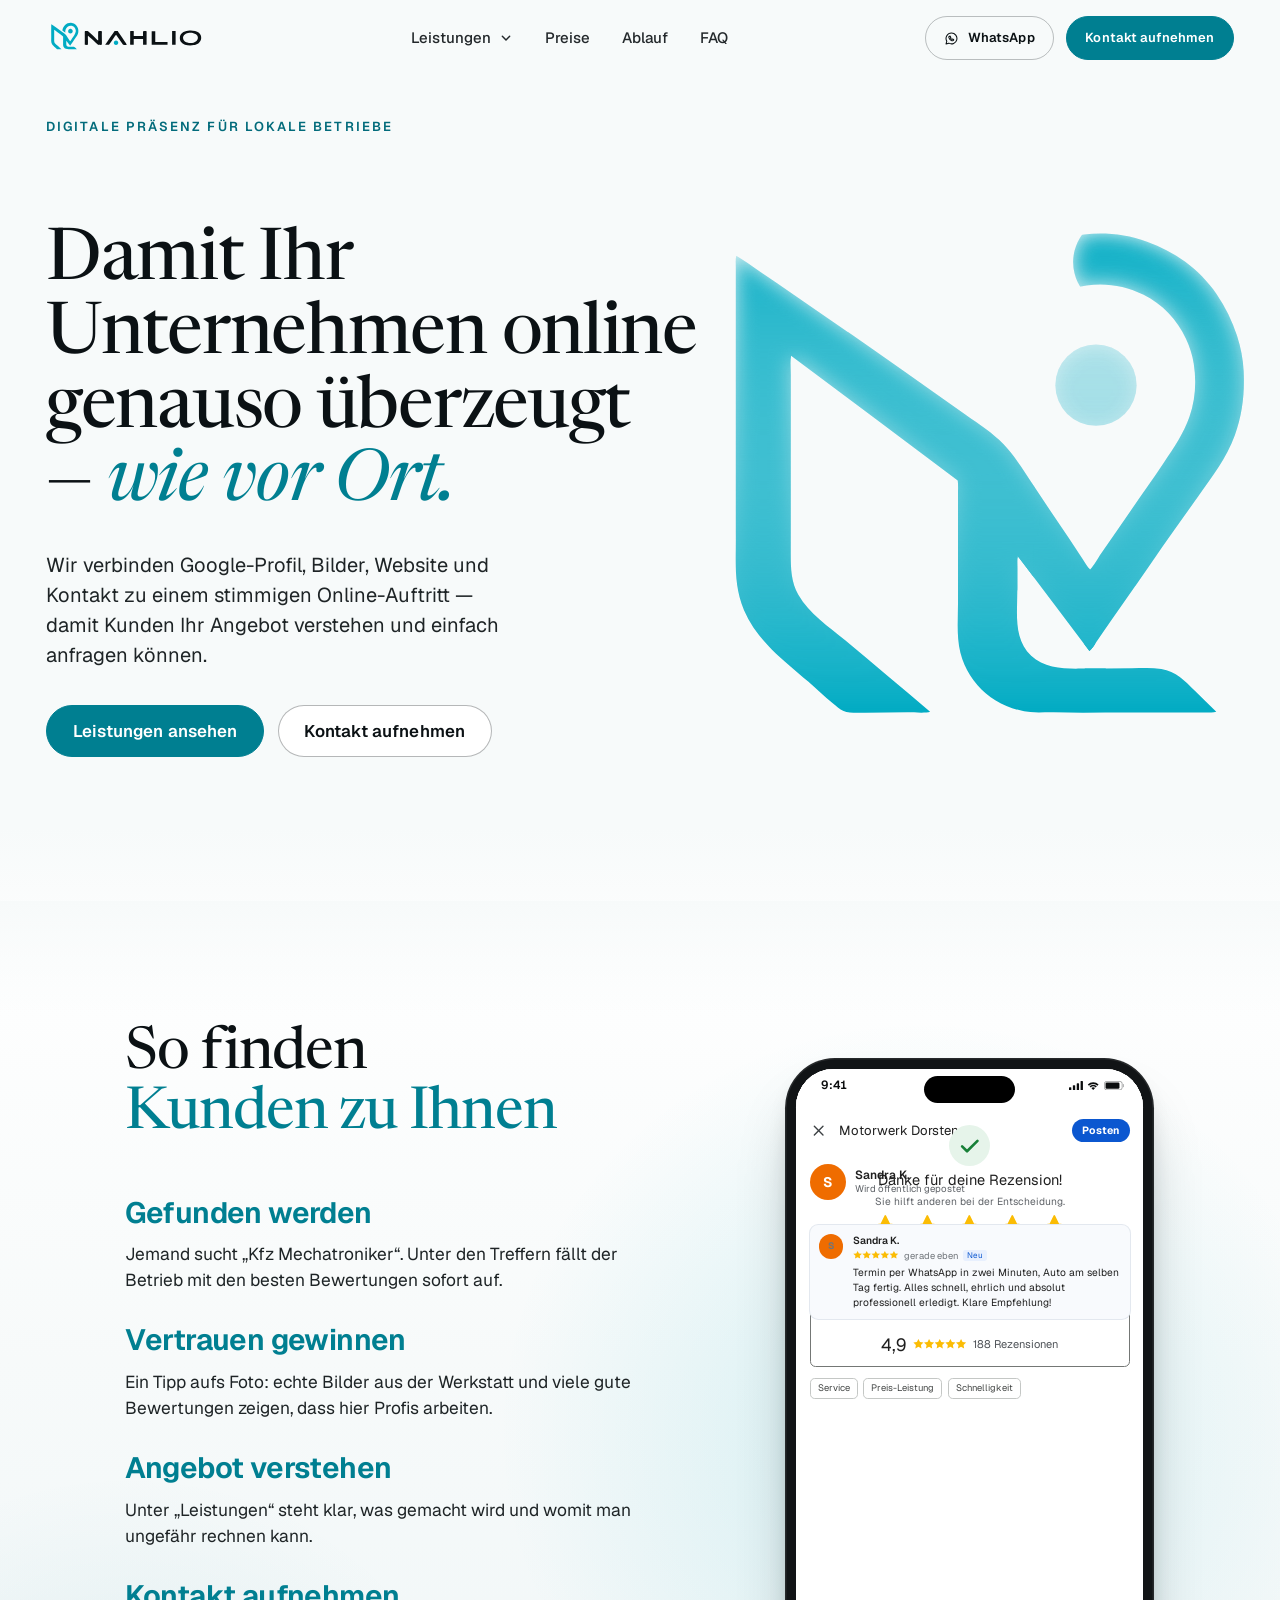
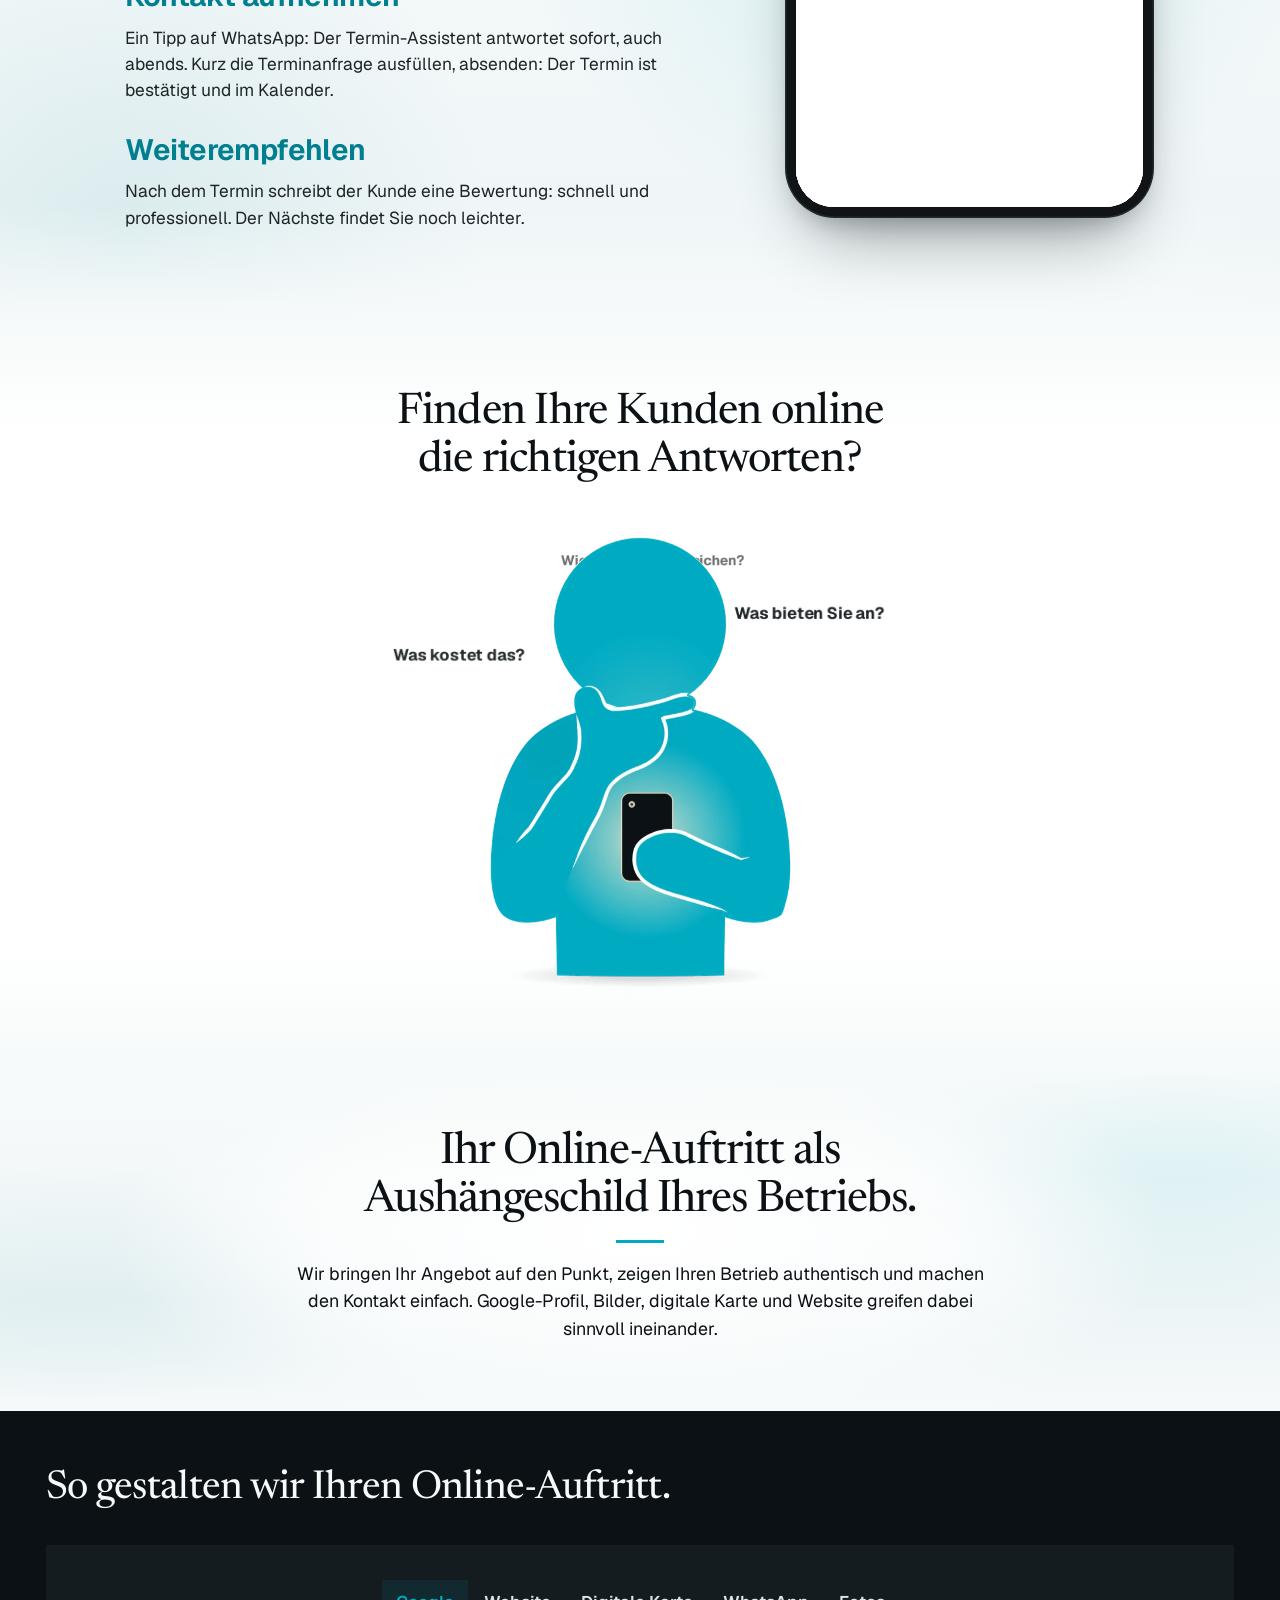
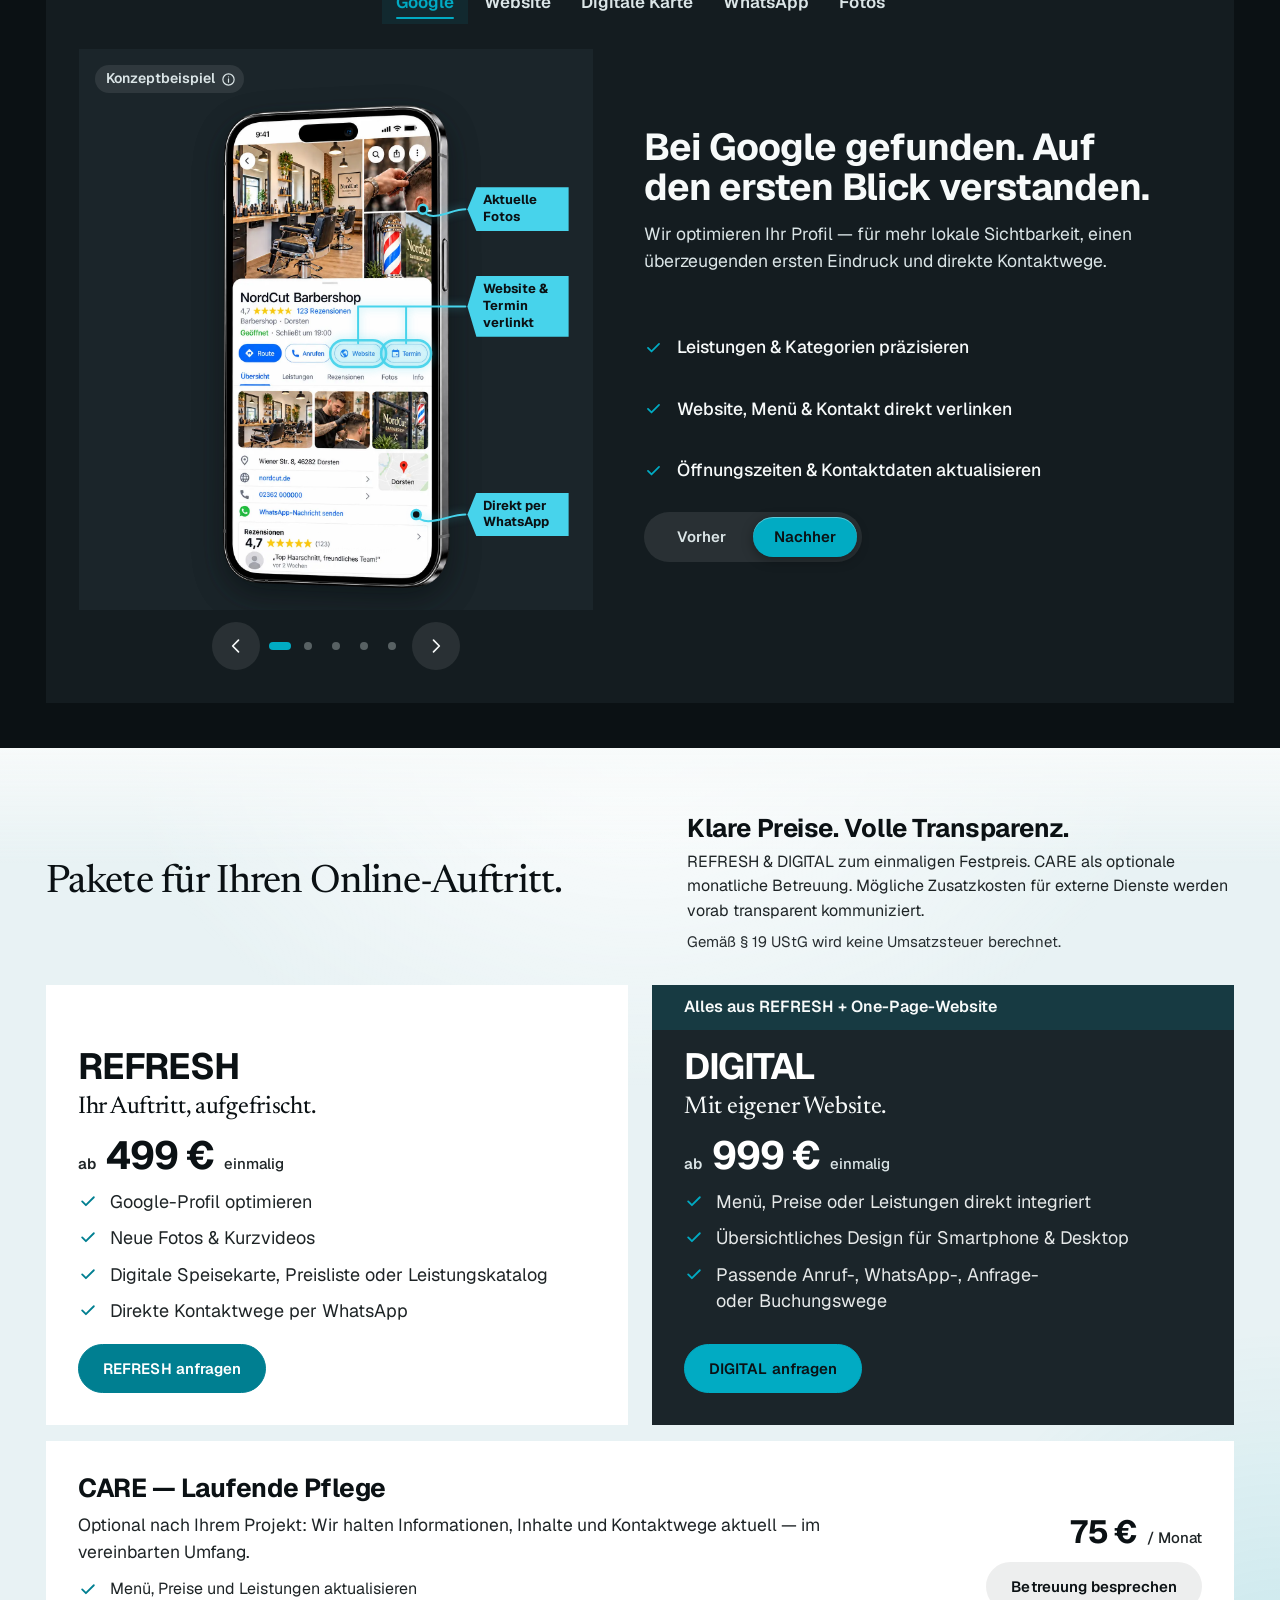
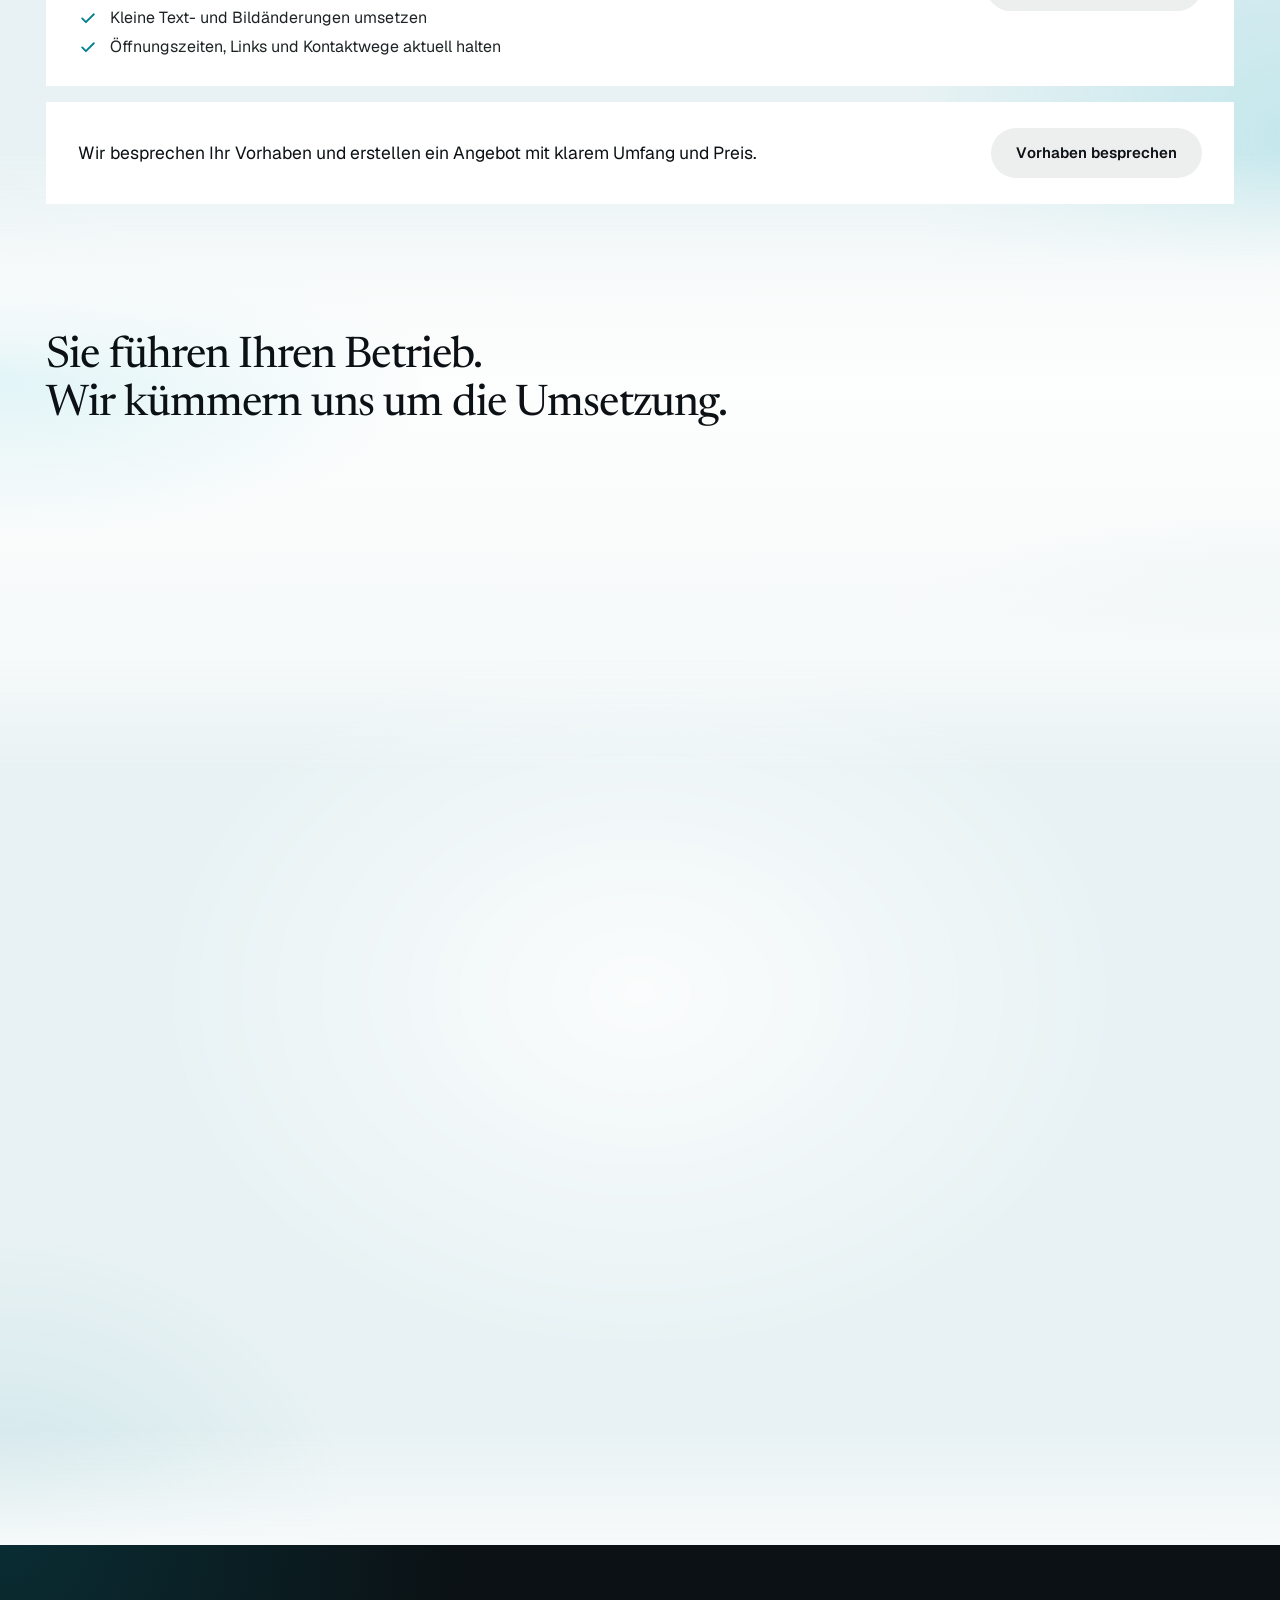
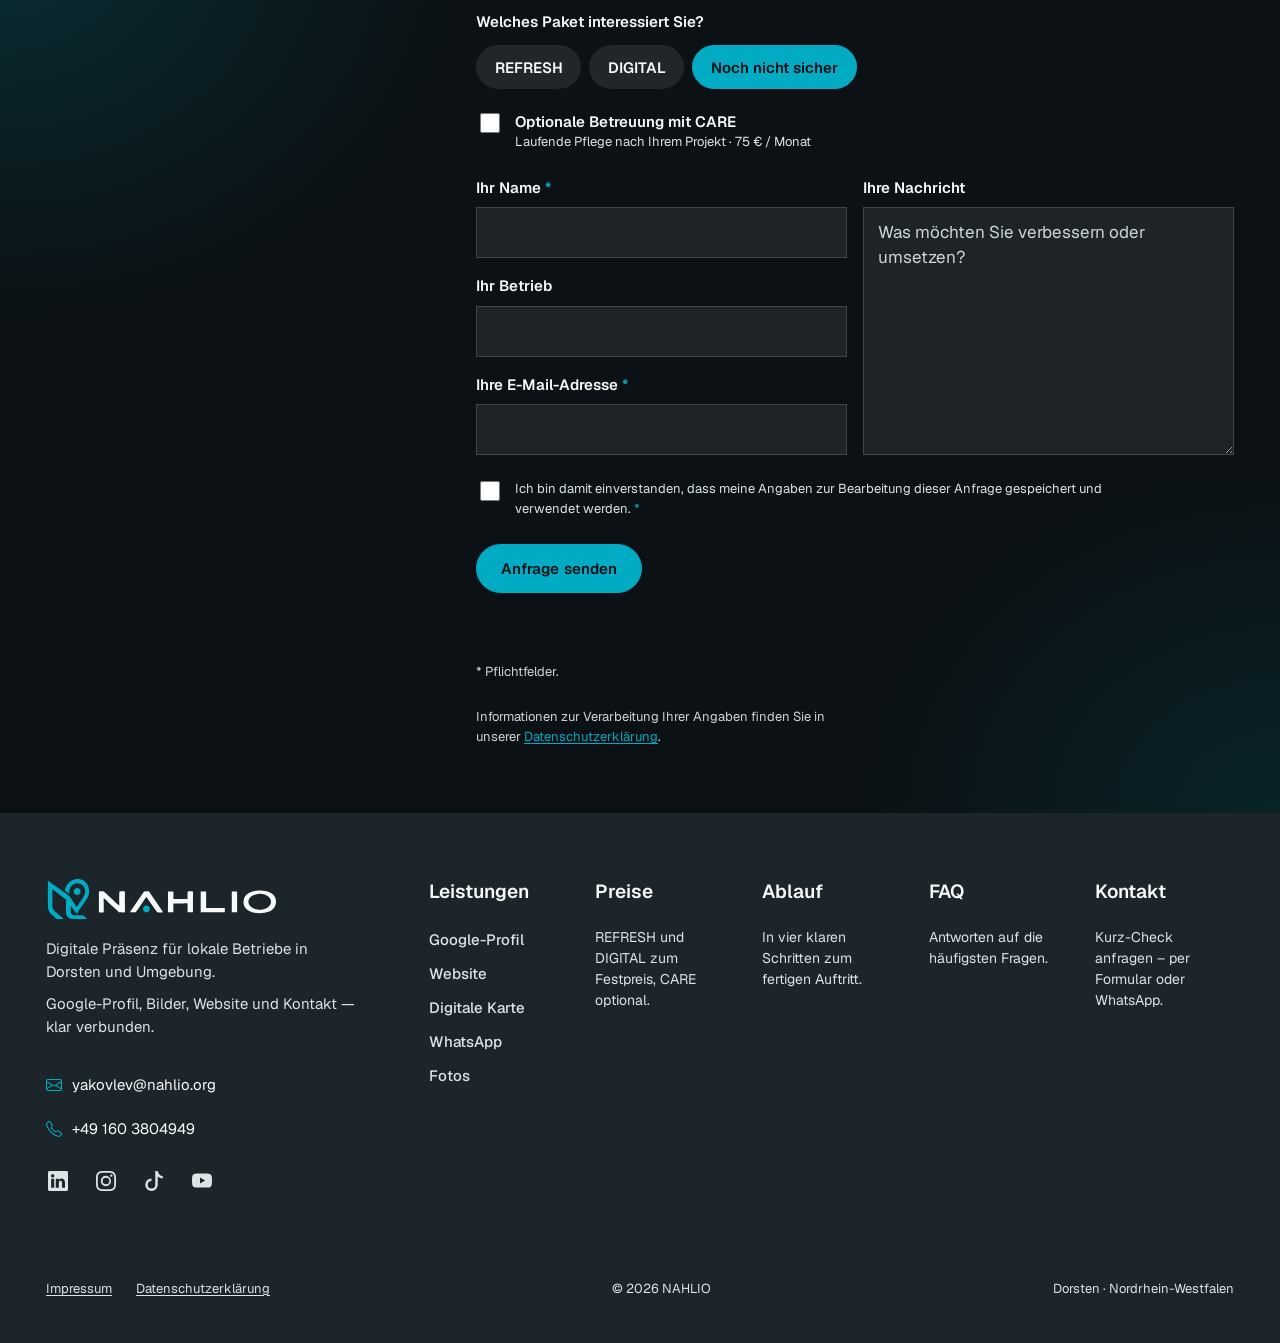
==== index.html @ 48f81d1a "Hero-Marke: Unschaerfe nur auf den Linien, von oben nach unten auslaufend - SVG-Filter statt CSS-blu" ====
<!doctype html>
<html lang="de">
<head>
<meta charset="utf-8">
<meta name="viewport" content="width=device-width, initial-scale=1, viewport-fit=cover">
<meta name="color-scheme" content="only light">
<title>Webdesign &amp; lokales Online-Marketing – NAHLIO aus Dorsten</title>
<meta name="description" content="Mehr Sichtbarkeit für Ihren Betrieb: Wir verbessern Ihren Auftritt bei Google und im Web – mit starken Bildern und einfachen Kontaktwegen. Jetzt unverbindlich anfragen!">
<link rel="canonical" href="https://nahlio.org/">
<meta name="theme-color" content="#0B1114">
<meta property="og:type" content="website">
<meta property="og:locale" content="de_DE">
<meta property="og:site_name" content="NAHLIO">
<meta property="og:title" content="NAHLIO — Digitale Präsenz für lokale Betriebe in Dorsten">
<meta property="og:description" content="Google-Profil, frische Fotos, digitale Karten und Websites für Betriebe in Dorsten und Umgebung. Damit Kunden Ihr Angebot verstehen und einfach Kontakt aufnehmen.">
<meta property="og:url" content="https://nahlio.org/">
<meta name="twitter:card" content="summary_large_image">
<link rel="icon" href="favicon.svg" type="image/svg+xml">
<link rel="icon" href="favicon-32x32.svg" sizes="32x32" type="image/svg+xml">
<link rel="icon" href="favicon-48x48.svg" sizes="48x48" type="image/svg+xml">
<link rel="apple-touch-icon" href="apple-touch-icon.svg">
<link rel="manifest" href="site.webmanifest">
<link rel="preload" href="fonts/geist-latin.woff2" as="font" type="font/woff2" crossorigin>
<link rel="preload" href="fonts/newsreader-latin-standard-normal.woff2" as="font" type="font/woff2" crossorigin>
<link rel="stylesheet" href="css/styles.css?v=g2">
<link rel="stylesheet" href="css/premium.css?v=19">
<link rel="stylesheet" href="css/story.css?v=40">
<link rel="stylesheet" href="css/flat.css?v=9">
<link rel="stylesheet" href="css/szenen.css?v=1">
<link rel="stylesheet" href="css/space.css?v=5">
<script>(function(d,w){var c=d.documentElement.classList;c.add('js');if(!w.location.hash||w.location.hash==='#top')c.add('hero-in-view');try{if(!w.matchMedia('(prefers-reduced-motion: reduce)').matches){c.add('motion-ok');var n=w.performance&&w.performance.getEntriesByType?w.performance.getEntriesByType('navigation')[0]:null;if((!w.location.hash||w.location.hash==='#top')&&(!n||n.type==='navigate'))c.add('hero-intro');}}catch(e){c.add('motion-ok');}w.setTimeout(function(){if(!(w.NAHLIO&&w.NAHLIO.popReady))c.remove('motion-ok','hero-intro');},4000);})(document,window);</script>
<script type="application/ld+json">
{
  "@context": "https://schema.org",
  "@graph": [
    {
      "@type": "Organization",
      "@id": "https://nahlio.org/#organization",
      "name": "NAHLIO Digital Studio",
      "alternateName": "NAHLIO",
      "url": "https://nahlio.org/",
      "slogan": "Damit Ihr Unternehmen online genauso überzeugt wie vor Ort.",
      "description": "Wir machen sichtbar, was Ihr Unternehmen besonders macht – damit Sie online genauso überzeugen wie vor Ort. Mit einem starken Google-Profil, modernen Websites, digitalen Menüs und Preislisten, WhatsApp-Chatbots sowie professionellen Fotos und Kurzvideos schaffen wir einen Online-Auftritt, der Vertrauen weckt und Kunden den Kontakt erleichtert.",
      "logo": {
        "@type": "ImageObject",
        "@id": "https://nahlio.org/#logo",
        "url": "https://nahlio.org/img/nahlio-logo.webp",
        "contentUrl": "https://nahlio.org/img/nahlio-logo.webp",
        "width": 2048,
        "height": 2048
      },
      "email": "yakovlev@nahlio.org",
      "telephone": "+491603804949",
      "sameAs": [
        "https://www.instagram.com/nahlio.studio/",
        "https://www.tiktok.com/@nahlio.studio",
        "https://www.youtube.com/@NAHLIO",
        "https://www.linkedin.com/company/nahlio/"
      ]
    },
    {
      "@type": "WebSite",
      "@id": "https://nahlio.org/#website",
      "url": "https://nahlio.org/",
      "name": "NAHLIO Digital Studio",
      "alternateName": "NAHLIO",
      "inLanguage": "de-DE",
      "publisher": {
        "@id": "https://nahlio.org/#organization"
      }
    },
    {
      "@type": "WebPage",
      "@id": "https://nahlio.org/#webpage",
      "url": "https://nahlio.org/",
      "name": "NAHLIO — Digitale Präsenz für lokale Betriebe in Dorsten",
      "inLanguage": "de-DE",
      "isPartOf": {
        "@id": "https://nahlio.org/#website"
      },
      "about": {
        "@id": "https://nahlio.org/#organization"
      }
    },
    {
      "@type": "Service",
      "@id": "https://nahlio.org/#service-google",
      "name": "Google Unternehmensprofil Optimierung",
      "description": "Optimierung von Google Unternehmensprofilen mit aktuellen Informationen, Leistungen, Bildern und Kontaktmöglichkeiten für lokale Unternehmen.",
      "serviceType": "Google Unternehmensprofil Optimierung",
      "provider": {
        "@id": "https://nahlio.org/#organization"
      },
      "areaServed": {
        "@type": "Place",
        "name": "Ruhrgebiet, Nordrhein-Westfalen, Deutschland"
      }
    },
    {
      "@type": "Service",
      "@id": "https://nahlio.org/#service-webdesign",
      "name": "One-Page Webdesign",
      "description": "Erstellung moderner, mobiloptimierter One-Page-Websites mit klarer Darstellung von Leistungen, Preisen und direkten Kontaktmöglichkeiten.",
      "serviceType": "Webdesign",
      "provider": {
        "@id": "https://nahlio.org/#organization"
      },
      "areaServed": {
        "@type": "Place",
        "name": "Ruhrgebiet, Nordrhein-Westfalen, Deutschland"
      }
    },
    {
      "@type": "Service",
      "@id": "https://nahlio.org/#service-digitale-karten",
      "name": "Digitale Speisekarten und Preislisten",
      "description": "Erstellung digitaler Speisekarten, Preislisten und Leistungskataloge für eine übersichtliche Darstellung auf Smartphones.",
      "serviceType": "Digitale Speisekarten und Preislisten",
      "provider": {
        "@id": "https://nahlio.org/#organization"
      },
      "areaServed": {
        "@type": "Place",
        "name": "Ruhrgebiet, Nordrhein-Westfalen, Deutschland"
      }
    },
    {
      "@type": "Service",
      "@id": "https://nahlio.org/#service-whatsapp",
      "name": "WhatsApp Business Integration",
      "description": "Einrichtung von WhatsApp Business mit automatisierten Chatbots für Kundenanfragen, Terminbuchungen und eine einfache Kundenkommunikation.",
      "serviceType": "WhatsApp Business Integration",
      "provider": {
        "@id": "https://nahlio.org/#organization"
      },
      "areaServed": {
        "@type": "Place",
        "name": "Ruhrgebiet, Nordrhein-Westfalen, Deutschland"
      }
    },
    {
      "@type": "Service",
      "@id": "https://nahlio.org/#service-fotografie",
      "name": "Business Fotografie und Kurzvideos",
      "description": "Professionelle Fotos und kurze Videos für lokale Unternehmen zur Präsentation von Räumen, Produkten und Dienstleistungen.",
      "serviceType": "Business Fotografie und Kurzvideos",
      "provider": {
        "@id": "https://nahlio.org/#organization"
      },
      "areaServed": {
        "@type": "Place",
        "name": "Ruhrgebiet, Nordrhein-Westfalen, Deutschland"
      }
    }
  ]
}
</script>
</head>
<body>
<a class="skip" href="#inhalt">Direkt zum Inhalt</a>
<header class="nav" data-nav data-state="light">
  <div class="nav__bar">
    <div class="nav__inner shell">
      <a class="nav__logo" href="#top" aria-label="NAHLIO — Startseite"><svg xmlns="http://www.w3.org/2000/svg" viewBox="0 0 1600 519" role="img" aria-label="NAHLIO" class="logo logo--wordmark">
  <path class="logo__type" d="M1432.48 184.25C1462.76 182 1502.46 187.81 1526.39 207.99C1559.88 236.24 1555.58 289.33 1520.03 314.01C1506.62 323.32 1490.66 327.63 1474.78 330.3C1433.56 337.21 1372.14 334.12 1345.88 296.1C1340.73 288.64 1338.02 280.06 1336.66 271.21C1335.5 263.62 1335.52 255.73 1336.73 248.16C1344.17 201.7 1391.67 187.29 1432.48 184.25ZM519.6 283.27C522.12 278.9 520.41 264.07 520.28 258.35C519.95 243.42 519.99 228.34 520.55 213.42C520.81 206.44 519.84 198.38 522.34 191.78C529.47 188.99 548.88 189.75 556.71 190.95C559.6 198.44 557.34 214.85 557.31 223.4C557.21 246.99 558.13 270.54 558.09 294.12C558.08 301.62 558.12 309.12 557.83 316.61C557.69 320.19 558.04 324.14 556.21 327.26C550.56 329.48 536.23 328.1 529.59 328.05C526.63 328.03 522.59 328.77 519.83 327.59C517.68 326.67 515.82 324.02 514.1 322.49C508.27 317.25 502.4 312.03 496.7 306.64C481.7 292.5 466.2 278.9 451.26 264.71C441.09 255.05 431.17 244.2 419.76 236.01C417.31 241.49 418.51 256.7 418.51 263.34C418.51 284.66 419.54 306.1 418.64 327.41C412.36 329.05 393.73 328.87 387.31 327.42C386.48 318.33 387.09 309.07 387.1 299.95C387.13 281.37 387.26 262.78 387.1 244.2C387.01 233.66 387.03 223.12 387.04 212.58C387.04 205.51 386.46 197.85 388.06 190.95C394.65 189.55 402.2 190.47 408.94 190.47C411.88 190.47 415.87 189.77 418.61 190.9C421.52 192.09 424.25 195.82 426.58 197.88C433.2 203.73 439.56 209.85 446.1 215.78C464.27 232.24 481.8 249.41 500 265.85C506.45 271.68 512.65 278.05 519.6 283.27ZM807.14 327.41C802.6 328.75 797.29 328.2 792.51 328.21C784.96 328.22 776.59 328.95 769.21 327.49C745.89 293.9 722.57 260.32 699.25 226.73C691.74 233.08 681.63 251.07 675.51 259.87C659.77 282.5 644.7 305.65 628.6 328.03C616.05 328.03 603.5 328.03 590.95 328.03C591.86 323.6 595.11 319.75 597.67 316.01C602.27 309.25 606.91 302.51 611.57 295.79C628.06 272.02 643.86 247.77 660.6 224.17C666.03 216.52 671.05 208.58 676.4 200.88C678.4 198.01 680.54 193.29 683.43 191.26C685.52 189.79 689.38 190.59 691.84 190.56C696.6 190.5 711.3 189.42 715 190.68C717.59 191.57 719.7 196.45 721.26 198.56C727.56 207.05 733.18 216.08 739.17 224.78C754.35 246.84 768.91 269.29 784.1 291.34C791.29 301.78 802.64 315.87 807.14 327.41ZM874.97 190.55C877.47 198.16 876 220.12 875.93 229.23C875.9 233.06 875.42 236.97 876.55 240.6C907.23 240.6 937.91 240.6 968.59 240.6C969.94 226.65 966.07 204.4 970.36 191.78C976.5 189.05 996.71 189.73 1003.61 190.95C1004.92 195.56 1004.38 201.11 1004.44 205.93C1004.55 216.19 1004.24 226.45 1004.16 236.71C1004 258.62 1004.39 280.54 1004.11 302.44C1004 310.9 1004.76 319.61 1003.85 328.01C992.19 328.01 980.54 328.01 968.88 328.01C968.88 308.67 968.88 289.33 968.88 269.99C961.39 267.75 947.27 269.25 938.95 269.25C918.15 269.25 897.35 269.36 876.55 269.35C874.75 275.32 875.72 282.86 875.72 289.13C875.72 302.07 876.14 315.09 875.63 328.02C864.01 328.02 852.39 328.02 840.77 328.02C839.04 321.09 839.98 312.93 839.98 305.77C839.98 291.63 840.2 277.48 840.38 263.34C840.6 246.7 839.93 230.06 840.18 213.42C840.29 205.92 839.56 197.89 841.21 190.55C852.46 190.55 863.71 190.55 874.97 190.55ZM1293.84 190.49C1293.84 236.32 1293.84 282.14 1293.84 327.96C1282.12 327.96 1270.4 327.96 1258.68 327.96C1258.68 282.14 1258.68 236.32 1258.68 190.49C1270.4 190.49 1282.12 190.49 1293.84 190.49ZM1054.83 191.21C1066.79 191.21 1078.75 191.21 1090.71 191.21C1090.71 227.18 1090.71 263.14 1090.71 299.11C1131.51 299.11 1172.31 299.11 1213.11 299.11C1213.11 308.73 1213.11 318.36 1213.11 327.99C1160.35 327.99 1107.59 327.99 1054.83 327.99C1054.83 282.4 1054.83 236.8 1054.83 191.21ZM1429.27 207.54C1401 211.39 1362.66 230.4 1368.78 265C1369.61 269.7 1371.24 274.18 1373.72 278.28C1382 291.97 1396.05 300.06 1410.73 305.25C1438.98 315.26 1475.26 311.16 1498.9 292.05C1523.4 272.26 1521.59 241.21 1496.46 222.95C1477.55 209.2 1452.23 204.41 1429.27 207.54Z" fill="currentColor" fill-rule="evenodd"/>
  <path class="logo__mark" d="M222.94 346.81C223.1 347.06 223.25 347.32 223.4 347.57C225.9 347.71 228.39 347.85 230.89 347.99C231.03 347.72 231.17 347.45 231.31 347.18C239.9 347.17 248.5 347.16 257.1 347.15C257.24 347.42 257.38 347.69 257.51 347.96C261.95 347.97 266.39 347.97 270.83 347.97C270.97 347.7 271.1 347.43 271.24 347.15C275.06 347.26 279.06 347 282.72 348.35C292.29 351.89 301.44 364.35 308.68 371.5C297.22 372 285.65 371.66 274.15 371.66C265.83 371.66 257.51 371.66 249.19 371.66C223.35 371.66 191.68 377.09 176.82 350.27C174.85 346.71 173.16 343.02 172.27 339.03C170.19 329.73 170.72 320.25 170.72 310.76C170.72 297.45 170.68 284.14 170.81 270.83C170.87 264.73 170.83 258.62 170.82 252.52C170.81 250.04 171.42 246.67 170.46 244.34C169.59 242.22 165.89 240.39 164.11 239.02C158.14 234.44 152.2 229.83 146.26 225.22C125.16 208.89 104.53 191.7 82.79 176.24C80.56 179.54 81.75 186.02 81.75 190.12C81.73 202.32 81.75 214.53 81.75 226.73C81.75 242.54 81.87 258.35 81.76 274.15C81.69 284.2 80.7 294.85 84.55 304.39C88.81 314.92 99.04 321.94 107.36 329.04C117.67 337.84 127.87 346.79 138.07 355.72C143.71 360.66 149.77 365.31 155.01 370.67C149.1 372.9 130.01 371.8 122.72 371.79C118.65 371.79 113.59 372.37 109.77 370.69C102.84 367.66 96.88 360 91.47 354.91C80.04 344.18 66.45 335.06 59.32 320.52C48.91 299.27 52.33 273.93 52.33 250.86C52.33 207.64 51.21 164.26 52.42 121.06C58.35 122.71 64.07 128.33 69.02 131.9C80.81 140.38 92.84 148.54 104.6 157.07C125.01 171.88 145.4 186.74 165.9 201.42C175.52 208.31 186.45 214.86 194.53 223.58C202.25 231.92 207.82 242.07 214.09 251.47C219.64 259.81 225.09 268.23 230.46 276.69C233.77 281.91 236.88 287.64 240.87 292.35C246.19 288.34 255.23 272.1 259.49 265.7C273.13 245.2 294.06 220.08 297.05 195.47C298.58 192.54 298.52 186.97 297.05 183.99C295.64 174.07 292.62 164.59 286.58 156.48C269.06 132.98 235.43 130.53 213.08 148.58C196.4 162.06 191.12 182.39 192.36 203.02C192.3 203.71 192.23 204.4 192.17 205.1C191.55 205.28 190.93 205.46 190.32 205.64C181.33 198.8 172.35 191.96 163.36 185.13C168.98 139.95 210.79 102.19 257.48 109.21C266.38 110.55 274.76 113.7 282.62 117.98C290.33 122.17 297.19 127.66 302.88 134.35C309.23 141.8 314.32 150.23 317.71 159.44C320.26 166.36 322.06 173.62 322.76 180.97C325.68 211.74 315.04 229.14 298.46 253.13C291.66 262.97 284.86 272.8 278.16 282.7C269.64 295.26 260.91 307.73 252.63 320.46C248.96 326.11 245.46 332.09 241.29 337.39C228.39 320.35 215.5 303.31 202.6 286.27C202.06 293.82 202.45 301.52 202.45 309.1C202.45 327.32 202.25 341.74 222.94 346.81ZM266.85 187.21C266.6 187.35 266.36 187.48 266.11 187.62C266.23 189.98 266.34 192.34 266.46 194.7C264 221.69 220.8 218.77 221 190.95C221.12 175.09 237.27 163.86 252.2 169.28C260.36 172.25 264.65 179.31 266.85 187.21Z" fill="#01ABC3" fill-rule="evenodd"/><path class="logo__mark logo__dot" d="M699.38 283.31C728.68 283.66 728.34 328.88 698.49 328.39C669.3 327.9 670.04 282.96 699.38 283.31Z" fill="#01ABC3" fill-rule="evenodd"/>
  <path class="logo__mark" d="M297.05 183.99C298.52 186.97 298.58 192.54 297.05 195.47C297.05 191.64 297.05 187.82 297.05 183.99ZM266.85 187.21C266.96 189.56 267.07 191.92 267.18 194.28C266.94 194.42 266.7 194.56 266.46 194.7C266.34 192.34 266.23 189.98 266.11 187.62C266.36 187.48 266.6 187.35 266.85 187.21ZM192.36 203.02C192.6 203.15 192.84 203.29 193.08 203.43C193.23 204.82 193.38 206.21 193.54 207.59C191.79 207.26 191.37 207.09 190.32 205.64C190.93 205.46 191.55 205.28 192.17 205.1C192.23 204.4 192.3 203.71 192.36 203.02ZM222.94 346.81C225.73 346.93 228.52 347.06 231.31 347.18C231.17 347.45 231.03 347.72 230.89 347.99C228.39 347.85 225.9 347.71 223.4 347.57C223.25 347.32 223.1 347.06 222.94 346.81ZM257.1 347.15C261.81 347.15 266.53 347.15 271.24 347.15C271.1 347.43 270.97 347.7 270.83 347.97C266.39 347.97 261.95 347.97 257.51 347.96C257.38 347.69 257.24 347.42 257.1 347.15Z" fill="#01ABC3" fill-rule="evenodd"/>
</svg></a>
      <nav class="nav__links" aria-label="Hauptnavigation">
        <ul class="nav__list"><li class="nav__item nav__item--sub" data-nav-sub><span class="nav__subhead"><a class="nav__link" data-nav-link href="#beispiele">Leistungen</a><button class="nav__subbtn" type="button" aria-expanded="false" aria-controls="nav-sub" data-nav-subbtn><span class="visually-hidden">Leistungen anzeigen</span><svg viewBox="0 0 24 24" aria-hidden="true" focusable="false"><path d="m6.5 9.5 5.5 5.5 5.5-5.5"/></svg></button></span><div class="nav__sub" id="nav-sub" data-nav-subpanel><ul class="nav__sublist"><li><a class="nav__sublink" href="#beispiele" data-show-slide="google"><span class="nav__sublink-ic" aria-hidden="true"><svg viewBox="0 0 24 24" focusable="false"><path class="d" d="M12 21.2s-6.8-6.2-6.8-11.6a6.8 6.8 0 0 1 13.6 0c0 5.4-6.8 11.6-6.8 11.6z"/><path d="M12 21.2s-6.8-6.2-6.8-11.6a6.8 6.8 0 0 1 13.6 0c0 5.4-6.8 11.6-6.8 11.6z"/><path d="m12 6.4 1.05 2.15 2.35.34-1.7 1.66.4 2.34L12 11.8l-2.1 1.1.4-2.34-1.7-1.66 2.35-.34z"/></svg></span><span class="nav__sublink-txt"><b>Google-Profil</b><small>Informationen, Leistungen und Kontakt</small></span></a></li><li><a class="nav__sublink" href="#beispiele" data-show-slide="website"><span class="nav__sublink-ic" aria-hidden="true"><svg viewBox="0 0 24 24" focusable="false"><rect class="d" x="3" y="4.5" width="18" height="15" rx="1.6"/><rect x="3" y="4.5" width="18" height="15" rx="1.6"/><path d="M3 8.5h18M5.6 6.5h.01M7.8 6.5h.01"/><rect x="6" y="11" width="6" height="5.5" rx=".6"/><path d="M14.5 11.6h3.5M14.5 14h3.5M14.5 16.4h2.2"/></svg></span><span class="nav__sublink-txt"><b>One-Page-Website</b><small>Ihr Betrieb auf einer Seite</small></span></a></li><li><a class="nav__sublink" href="#beispiele" data-show-slide="karte"><span class="nav__sublink-ic" aria-hidden="true"><svg viewBox="0 0 24 24" focusable="false"><rect class="d" x="5" y="3" width="14" height="18" rx="1.8"/><rect x="5" y="3" width="14" height="18" rx="1.8"/><path d="M9 7h6M8.2 10.8h5M15.6 10.8h.4M8.2 13.8h5M15.6 13.8h.4M8.2 16.8h5M15.6 16.8h.4"/></svg></span><span class="nav__sublink-txt"><b>Digitale Karte</b><small>Menüs, Preise und Leistungen</small></span></a></li><li><a class="nav__sublink" href="#beispiele" data-show-slide="kontakt"><span class="nav__sublink-ic" aria-hidden="true"><svg viewBox="0 0 24 24" focusable="false"><path class="d" d="M4 5h16v11h-8.4L7 19.8V16H4z"/><path d="M4 5h16v11h-8.4L7 19.8V16H4z"/><path d="M7.4 8.6h9.2M7.4 11.6h4.4"/><path d="m13.4 11.9 1.2 1.2 2.6-2.8"/></svg></span><span class="nav__sublink-txt"><b>Kontakt &amp; WhatsApp</b><small>Einfach schreiben und anfragen</small></span></a></li><li><a class="nav__sublink" href="#beispiele" data-show-slide="fotos"><span class="nav__sublink-ic" aria-hidden="true"><svg viewBox="0 0 24 24" focusable="false"><rect class="d" x="2.5" y="6.5" width="13.5" height="11" rx="1.6"/><rect x="2.5" y="6.5" width="13.5" height="11" rx="1.6"/><path d="m16 10.4 5.5-3v9.2l-5.5-3"/><circle cx="9.2" cy="12" r="2.6"/></svg></span><span class="nav__sublink-txt"><b>Fotos &amp; Kurzvideos</b><small>Ihr Betrieb authentisch im Bild</small></span></a></li></ul></div></li><li class="nav__item"><a class="nav__link" data-nav-link href="#preise">Preise</a></li><li class="nav__item"><a class="nav__link" data-nav-link href="#ablauf">Ablauf</a></li><li class="nav__item"><a class="nav__link" data-nav-link href="#fragen">FAQ</a></li></ul>
      </nav>
      <div class="nav__actions">
        <a class="btn btn--sm btn--wa nav__wa" href="https://wa.me/491603804949?text=Hallo%20Artem"><svg class="wa-ico" viewBox="0 0 24 24" aria-hidden="true" focusable="false"><path d="M12 3.2a8.7 8.7 0 0 0-7.5 13.1L3.3 20.7l4.5-1.2A8.7 8.7 0 1 0 12 3.2z"/><path d="M9.2 8.6c.2-.4.5-.4.8-.3l.9 2c0 .3-.3.6-.5.8.5 1 1.3 1.8 2.3 2.3.2-.2.5-.6.8-.5l2 .9c.1.3.1.6-.2 1-.5.8-1.5 1-2.6.7-2.4-.7-4.2-2.5-4.9-4.9-.3-1 0-1.6.4-2z"/></svg><span>WhatsApp</span></a>
        <a class="btn btn--sm nav__cta" href="#kontakt">Kontakt aufnehmen</a>
      </div>
      <button class="nav__toggle" type="button" data-nav-toggle
              aria-expanded="false" aria-controls="nav-panel"
              aria-label="Menü öffnen" data-label-open="Menü öffnen" data-label-close="Menü schließen">
        <span class="nav__toggle-bars" aria-hidden="true"></span>
      </button>
    </div>
  </div>
  <nav class="nav__panel" id="nav-panel" aria-label="Hauptnavigation" hidden>
    <div class="nav__panel-group" data-nav-panel-sub><span class="nav__panel-row"><a class="nav__panel-link" data-nav-panel-link href="#beispiele">Leistungen</a><button class="nav__panel-subbtn" type="button" aria-expanded="false" aria-controls="nav-panel-sub" data-nav-panel-subbtn><span class="visually-hidden">Leistungen anzeigen</span><svg viewBox="0 0 24 24" aria-hidden="true" focusable="false"><path d="m6.5 9.5 5.5 5.5 5.5-5.5"/></svg></button></span><ul class="nav__panel-sub" id="nav-panel-sub" hidden><li><a class="nav__panel-sublink" href="#beispiele" data-show-slide="google"><span class="nav__panel-sublink-ic" aria-hidden="true"><svg viewBox="0 0 24 24" focusable="false"><path class="d" d="M12 21.2s-6.8-6.2-6.8-11.6a6.8 6.8 0 0 1 13.6 0c0 5.4-6.8 11.6-6.8 11.6z"/><path d="M12 21.2s-6.8-6.2-6.8-11.6a6.8 6.8 0 0 1 13.6 0c0 5.4-6.8 11.6-6.8 11.6z"/><path d="m12 6.4 1.05 2.15 2.35.34-1.7 1.66.4 2.34L12 11.8l-2.1 1.1.4-2.34-1.7-1.66 2.35-.34z"/></svg></span><span class="nav__panel-sublink-txt"><b>Google-Profil</b><small>Informationen, Leistungen und Kontakt</small></span></a></li><li><a class="nav__panel-sublink" href="#beispiele" data-show-slide="website"><span class="nav__panel-sublink-ic" aria-hidden="true"><svg viewBox="0 0 24 24" focusable="false"><rect class="d" x="3" y="4.5" width="18" height="15" rx="1.6"/><rect x="3" y="4.5" width="18" height="15" rx="1.6"/><path d="M3 8.5h18M5.6 6.5h.01M7.8 6.5h.01"/><rect x="6" y="11" width="6" height="5.5" rx=".6"/><path d="M14.5 11.6h3.5M14.5 14h3.5M14.5 16.4h2.2"/></svg></span><span class="nav__panel-sublink-txt"><b>One-Page-Website</b><small>Ihr Betrieb auf einer Seite</small></span></a></li><li><a class="nav__panel-sublink" href="#beispiele" data-show-slide="karte"><span class="nav__panel-sublink-ic" aria-hidden="true"><svg viewBox="0 0 24 24" focusable="false"><rect class="d" x="5" y="3" width="14" height="18" rx="1.8"/><rect x="5" y="3" width="14" height="18" rx="1.8"/><path d="M9 7h6M8.2 10.8h5M15.6 10.8h.4M8.2 13.8h5M15.6 13.8h.4M8.2 16.8h5M15.6 16.8h.4"/></svg></span><span class="nav__panel-sublink-txt"><b>Digitale Karte</b><small>Menüs, Preise und Leistungen</small></span></a></li><li><a class="nav__panel-sublink" href="#beispiele" data-show-slide="kontakt"><span class="nav__panel-sublink-ic" aria-hidden="true"><svg viewBox="0 0 24 24" focusable="false"><path class="d" d="M4 5h16v11h-8.4L7 19.8V16H4z"/><path d="M4 5h16v11h-8.4L7 19.8V16H4z"/><path d="M7.4 8.6h9.2M7.4 11.6h4.4"/><path d="m13.4 11.9 1.2 1.2 2.6-2.8"/></svg></span><span class="nav__panel-sublink-txt"><b>Kontakt &amp; WhatsApp</b><small>Einfach schreiben und anfragen</small></span></a></li><li><a class="nav__panel-sublink" href="#beispiele" data-show-slide="fotos"><span class="nav__panel-sublink-ic" aria-hidden="true"><svg viewBox="0 0 24 24" focusable="false"><rect class="d" x="2.5" y="6.5" width="13.5" height="11" rx="1.6"/><rect x="2.5" y="6.5" width="13.5" height="11" rx="1.6"/><path d="m16 10.4 5.5-3v9.2l-5.5-3"/><circle cx="9.2" cy="12" r="2.6"/></svg></span><span class="nav__panel-sublink-txt"><b>Fotos &amp; Kurzvideos</b><small>Ihr Betrieb authentisch im Bild</small></span></a></li></ul></div><a class="nav__panel-link" data-nav-panel-link href="#preise">Preise</a><a class="nav__panel-link" data-nav-panel-link href="#ablauf">Ablauf</a><a class="nav__panel-link" data-nav-panel-link href="#fragen">FAQ</a>
    <div class="nav__panel-cta">
      <a class="btn" href="#kontakt">Kontakt aufnehmen</a>
      <a class="btn btn--wa" href="https://wa.me/491603804949?text=Hallo%20Artem"><svg class="wa-ico" viewBox="0 0 24 24" aria-hidden="true" focusable="false"><path d="M12 3.2a8.7 8.7 0 0 0-7.5 13.1L3.3 20.7l4.5-1.2A8.7 8.7 0 1 0 12 3.2z"/><path d="M9.2 8.6c.2-.4.5-.4.8-.3l.9 2c0 .3-.3.6-.5.8.5 1 1.3 1.8 2.3 2.3.2-.2.5-.6.8-.5l2 .9c.1.3.1.6-.2 1-.5.8-1.5 1-2.6.7-2.4-.7-4.2-2.5-4.9-4.9-.3-1 0-1.6.4-2z"/></svg><span>WhatsApp</span></a>
    </div>
  </nav>
</header>
<main id="inhalt">
<div class="pageline" data-pageline aria-hidden="true"><svg class="pageline__svg" focusable="false" preserveAspectRatio="xMinYMin meet"><path class="pageline__main" data-line-main d=""/></svg></div><div class="opening"><div class="opening__surface" aria-hidden="true"></div>
<section class="hero hero--mark" id="top" data-nav-theme="light" aria-labelledby="hero-titel">
  <div class="hero__stage">
    <div class="shell hero__copy">
      <p class="hero__eyebrow">DIGITALE PRÄSENZ FÜR LOKALE BETRIEBE</p>
      <h1 class="hero__title" id="hero-titel"><span class="hero__phrase">Damit Ihr Unternehmen online genauso überzeugt — </span><span class="hero__hl">wie vor Ort.</span></h1>
      <p class="hero__sub">Wir verbinden Google-Profil, Bilder, Website und Kontakt zu einem stimmigen Online-Auftritt — damit Kunden Ihr Angebot verstehen und einfach anfragen können.</p>
      <div class="hero__actions"><a class="btn hero__btn hero__btn--main" href="#beispiele">Leistungen ansehen</a><a class="btn hero__btn hero__btn--line" href="#kontakt">Kontakt aufnehmen</a></div>
    </div>
    <div class="hero__mark" data-mark aria-hidden="true">
      <svg class="hero__static" viewBox="0 0 1095 1095" focusable="false"><path d="M698.5 774C664.83 729.41 631.17 684.82 597.5 640.24C596.8 645.91 597.19 651.79 597.19 657.5C597.19 668.17 597.22 678.83 597.22 689.5C597.22 720.67 591.67 757.22 616.67 780.84C634.98 798.14 661.78 799.06 685.5 798.76C709.83 798.45 734.15 798.1 758.5 798.11C772.06 798.11 786.03 797.12 799.49 799.14C819.8 802.18 832.91 815.92 846.6 829.9C856.44 839.94 866.82 849.48 876.7 859.5C872.75 861.06 867.84 860.37 863.5 860.39C855.17 860.42 846.83 860.4 838.5 860.4C809.83 860.4 781.17 860.4 752.5 860.4C717.85 860.4 683.14 861.03 648.5 860.21C637.53 859.95 626.44 861.06 615.5 859.89C568.85 854.91 528.86 822.33 517.29 776.32C511.62 753.78 513.91 729.53 513.91 706.5C513.91 668.17 513.91 629.83 513.91 591.5C513.91 579.5 513.92 567.5 513.92 555.5C513.92 548.55 514.39 541.39 513.55 534.5C435.54 476.14 357.52 417.78 279.5 359.42C277.84 367.61 279.06 377.12 279.06 385.5C279.06 402.5 279.06 419.5 279.06 436.5C279.06 489.5 279.04 542.5 279.03 595.5C279.03 608.17 279.02 620.83 279 633.5C278.96 654.77 278.69 675.85 289.62 694.86C305.18 721.91 332.16 739.33 355.45 759.03C395.13 792.59 435.36 825.55 474.7 859.5C468.47 861.79 450.22 860.13 442.5 860.2C422.83 860.37 403.17 860.63 383.5 860.75C374.63 860.81 361.31 861.77 353.09 858.41C347.62 856.18 342.52 851.21 337.96 847.53C326.03 837.89 315.08 827.04 303.5 816.99C269.17 787.18 231.61 759.54 213.19 716.31C201.59 689.07 201.15 660.65 201.67 631.5C201.9 618.51 201.7 605.49 201.7 592.5C201.7 520.83 201.7 449.17 201.7 377.5C201.7 341.5 201.7 305.5 201.7 269.5C201.7 258.5 201.7 247.5 201.7 236.5C201.7 230.75 200.92 224.32 202.5 218.86C213.74 225.4 224.19 233.23 234.92 240.54C251.19 251.62 267.54 262.57 283.71 273.8C334.67 309.18 386.11 343.91 436.66 379.87C466.09 400.79 495.53 421.68 525.07 442.45C543.26 455.24 562.45 467.43 577.94 483.57C592.64 498.88 603.93 517.29 615.58 534.91C633.21 561.56 651.05 588.06 669.01 614.49C675.78 624.45 682.2 634.64 688.92 644.63C692.22 649.53 695.31 655.41 699.5 659.55C704.74 654.49 710.68 643.13 715.19 636.71C729.1 616.9 742.73 596.91 756.51 577.01C772.19 554.36 788.19 531.87 803.47 508.96C816.97 488.73 830.82 468.59 838.94 445.45C847.36 421.45 849.03 395.53 845.07 370.5C843.15 358.37 839.39 346.48 834.14 335.36C827.92 322.2 819.7 310.38 809.8 299.72C799.83 288.96 787.71 280.4 774.71 273.77C704.38 237.91 620.15 271.13 585.27 339.75C574.47 360.98 569.7 384.78 569.96 408.5C570.03 415.18 570.4 421.86 571.2 428.49C571.74 432.95 573.14 437.58 572.5 441.99C546.45 422.82 520.39 403.66 494.34 384.5C495.31 367.72 503.43 343.08 509.68 327.22C550.67 223.12 671.95 160.88 779.49 199C798.7 205.81 816.78 215.23 833.14 227.38C849.96 239.88 865.15 255.17 877.03 272.49C889.56 290.77 899.14 310.43 905.97 331.51C911.06 347.23 914.38 363.99 915.16 380.5C916.66 412.2 913.58 441.2 902.65 471.21C891.14 502.79 870.88 529.06 851.65 556.17C829.37 587.58 806.87 618.86 785.14 650.66C766.1 678.52 746.46 705.99 727.3 733.77C721.05 742.84 714.62 751.81 708.46 760.94C705.56 765.23 702.6 770.98 698.5 774ZM701.7 339.4C710.41 338.46 719.58 339.61 727.79 342.63C764 355.95 781.18 398.94 760.18 432.69C754.41 441.97 746.59 449.17 737.17 454.64C730.34 458.6 722.34 461 714.5 461.83C706.06 462.71 697.31 461.96 689.25 459.33C681.17 456.7 673.79 452.71 667.28 447.2C634.34 419.34 641.45 367.31 678.13 346.61C685.31 342.56 693.54 340.29 701.7 339.4Z"/></svg>
      <canvas class="hero__gl" data-mark-gl></canvas>
      <svg class="hero__ink" data-mark-ink focusable="false"><g data-mark-g>
        <clipPath id="hero-mark-clip"><path d="M698.5 774C664.83 729.41 631.17 684.82 597.5 640.24C596.8 645.91 597.19 651.79 597.19 657.5C597.19 668.17 597.22 678.83 597.22 689.5C597.22 720.67 591.67 757.22 616.67 780.84C634.98 798.14 661.78 799.06 685.5 798.76C709.83 798.45 734.15 798.1 758.5 798.11C772.06 798.11 786.03 797.12 799.49 799.14C819.8 802.18 832.91 815.92 846.6 829.9C856.44 839.94 866.82 849.48 876.7 859.5C872.75 861.06 867.84 860.37 863.5 860.39C855.17 860.42 846.83 860.4 838.5 860.4C809.83 860.4 781.17 860.4 752.5 860.4C717.85 860.4 683.14 861.03 648.5 860.21C637.53 859.95 626.44 861.06 615.5 859.89C568.85 854.91 528.86 822.33 517.29 776.32C511.62 753.78 513.91 729.53 513.91 706.5C513.91 668.17 513.91 629.83 513.91 591.5C513.91 579.5 513.92 567.5 513.92 555.5C513.92 548.55 514.39 541.39 513.55 534.5C435.54 476.14 357.52 417.78 279.5 359.42C277.84 367.61 279.06 377.12 279.06 385.5C279.06 402.5 279.06 419.5 279.06 436.5C279.06 489.5 279.04 542.5 279.03 595.5C279.03 608.17 279.02 620.83 279 633.5C278.96 654.77 278.69 675.85 289.62 694.86C305.18 721.91 332.16 739.33 355.45 759.03C395.13 792.59 435.36 825.55 474.7 859.5C468.47 861.79 450.22 860.13 442.5 860.2C422.83 860.37 403.17 860.63 383.5 860.75C374.63 860.81 361.31 861.77 353.09 858.41C347.62 856.18 342.52 851.21 337.96 847.53C326.03 837.89 315.08 827.04 303.5 816.99C269.17 787.18 231.61 759.54 213.19 716.31C201.59 689.07 201.15 660.65 201.67 631.5C201.9 618.51 201.7 605.49 201.7 592.5C201.7 520.83 201.7 449.17 201.7 377.5C201.7 341.5 201.7 305.5 201.7 269.5C201.7 258.5 201.7 247.5 201.7 236.5C201.7 230.75 200.92 224.32 202.5 218.86C213.74 225.4 224.19 233.23 234.92 240.54C251.19 251.62 267.54 262.57 283.71 273.8C334.67 309.18 386.11 343.91 436.66 379.87C466.09 400.79 495.53 421.68 525.07 442.45C543.26 455.24 562.45 467.43 577.94 483.57C592.64 498.88 603.93 517.29 615.58 534.91C633.21 561.56 651.05 588.06 669.01 614.49C675.78 624.45 682.2 634.64 688.92 644.63C692.22 649.53 695.31 655.41 699.5 659.55C704.74 654.49 710.68 643.13 715.19 636.71C729.1 616.9 742.73 596.91 756.51 577.01C772.19 554.36 788.19 531.87 803.47 508.96C816.97 488.73 830.82 468.59 838.94 445.45C847.36 421.45 849.03 395.53 845.07 370.5C843.15 358.37 839.39 346.48 834.14 335.36C827.92 322.2 819.7 310.38 809.8 299.72C799.83 288.96 787.71 280.4 774.71 273.77C704.38 237.91 620.15 271.13 585.27 339.75C574.47 360.98 569.7 384.78 569.96 408.5C570.03 415.18 570.4 421.86 571.2 428.49C571.74 432.95 573.14 437.58 572.5 441.99C546.45 422.82 520.39 403.66 494.34 384.5C495.31 367.72 503.43 343.08 509.68 327.22C550.67 223.12 671.95 160.88 779.49 199C798.7 205.81 816.78 215.23 833.14 227.38C849.96 239.88 865.15 255.17 877.03 272.49C889.56 290.77 899.14 310.43 905.97 331.51C911.06 347.23 914.38 363.99 915.16 380.5C916.66 412.2 913.58 441.2 902.65 471.21C891.14 502.79 870.88 529.06 851.65 556.17C829.37 587.58 806.87 618.86 785.14 650.66C766.1 678.52 746.46 705.99 727.3 733.77C721.05 742.84 714.62 751.81 708.46 760.94C705.56 765.23 702.6 770.98 698.5 774ZM701.7 339.4C710.41 338.46 719.58 339.61 727.79 342.63C764 355.95 781.18 398.94 760.18 432.69C754.41 441.97 746.59 449.17 737.17 454.64C730.34 458.6 722.34 461 714.5 461.83C706.06 462.71 697.31 461.96 689.25 459.33C681.17 456.7 673.79 452.71 667.28 447.2C634.34 419.34 641.45 367.31 678.13 346.61C685.31 342.56 693.54 340.29 701.7 339.4Z"/></clipPath>
        <g class="hero__strokes" clip-path="url(#hero-mark-clip)"><path data-stroke="a" stroke-width="130" d="M447.0 851.7 C446.0 851.4 443.2 850.5 441.2 849.9 C439.3 849.3 437.4 848.7 435.5 848.2 C433.5 847.6 431.6 847.0 429.7 846.4 C427.8 845.9 425.8 845.3 423.9 844.7 C422.0 844.2 420.1 843.6 418.1 843.0 C416.2 842.4 414.3 841.9 412.3 841.3 C410.4 840.7 408.5 840.2 406.6 839.6 C404.6 839.0 402.7 838.4 400.8 837.9 C398.9 837.3 396.9 836.8 395.0 836.2 C393.1 835.6 391.1 835.0 389.2 834.4 C387.3 833.7 385.5 833.0 383.7 832.1 C381.9 831.2 380.1 830.2 378.4 829.1 C376.7 828.0 375.1 826.8 373.5 825.6 C372.0 824.3 370.4 823.0 368.9 821.7 C367.3 820.5 365.8 819.1 364.3 817.9 C362.7 816.6 361.2 815.3 359.6 814.0 C358.1 812.7 356.5 811.4 355.0 810.1 C353.5 808.8 352.0 807.5 350.5 806.2 C348.9 804.9 347.4 803.5 345.9 802.2 C344.4 800.9 342.9 799.6 341.3 798.3 C339.8 796.9 338.3 795.6 336.8 794.3 C335.3 793.0 333.8 791.6 332.3 790.3 C330.7 789.0 329.2 787.7 327.7 786.4 C326.2 785.1 324.6 783.8 323.1 782.5 C321.5 781.2 320.0 780.0 318.4 778.7 C316.9 777.4 315.3 776.1 313.8 774.8 C312.2 773.6 310.7 772.3 309.1 771.0 C307.6 769.7 306.0 768.4 304.5 767.1 C303.0 765.8 301.4 764.6 299.9 763.2 C298.4 761.9 296.8 760.6 295.3 759.3 C293.8 758.0 292.3 756.6 290.8 755.3 C289.3 753.9 287.8 752.6 286.4 751.2 C284.9 749.8 283.5 748.4 282.0 747.0 C280.6 745.6 279.2 744.2 277.8 742.7 C276.4 741.3 275.1 739.8 273.8 738.3 C272.4 736.8 271.1 735.2 269.8 733.7 C268.5 732.2 267.3 730.6 266.1 729.0 C264.8 727.4 263.7 725.7 262.5 724.1 C261.4 722.5 260.2 720.8 259.2 719.1 C258.1 717.4 257.1 715.6 256.2 713.8 C255.3 712.1 254.4 710.3 253.5 708.4 C252.7 706.6 252.0 704.7 251.3 702.8 C250.6 701.0 249.9 699.1 249.3 697.1 C248.7 695.2 248.2 693.3 247.7 691.3 C247.2 689.4 246.8 687.4 246.3 685.5 C245.9 683.5 245.5 681.5 245.1 679.5 C244.8 677.6 244.5 675.6 244.2 673.6 C243.9 671.6 243.6 669.6 243.4 667.6 C243.1 665.6 242.9 663.6 242.6 661.6 C242.4 659.6 242.2 657.6 242.0 655.6 C241.8 653.6 241.6 651.6 241.5 649.6 C241.3 647.6 241.1 645.6 241.0 643.6 C240.9 641.6 240.7 639.6 240.6 637.6 C240.5 635.6 240.5 633.6 240.4 631.6 C240.3 629.6 240.1 627.6 240.1 625.5 C240.0 623.5 240.0 621.5 240.0 619.5 C240.0 617.5 240.0 615.5 240.0 613.5 C240.0 611.5 240.0 609.5 240.0 607.5 C240.0 605.4 240.0 603.4 240.0 601.4 C240.0 599.4 240.0 597.4 240.0 595.4 C240.0 593.4 240.0 591.4 240.0 589.4 C240.0 587.4 240.0 585.3 240.0 583.3 C240.0 581.3 240.0 579.3 240.0 577.3 C240.0 575.3 240.0 573.3 240.0 571.3 C240.0 569.3 240.0 567.3 240.0 565.2 C240.0 563.2 240.0 561.2 240.0 559.2 C240.0 557.2 240.0 555.2 240.0 553.2 C240.0 551.2 240.0 549.2 240.0 547.1 C240.0 545.1 240.0 543.1 240.0 541.1 C240.0 539.1 240.0 537.1 240.0 535.1 C240.0 533.1 240.0 531.1 240.0 529.1 C240.0 527.0 240.0 525.0 240.0 523.0 C240.0 521.0 240.0 519.0 240.0 517.0 C240.0 515.0 240.0 513.0 240.0 511.0 C240.0 509.0 240.0 506.9 240.0 504.9 C240.0 502.9 240.0 500.9 240.0 498.9 C240.0 496.9 240.0 494.9 240.0 492.9 C240.0 490.9 240.0 488.9 240.0 486.8 C240.0 484.8 240.0 482.8 240.0 480.8 C240.0 478.8 240.0 476.8 240.0 474.8 C240.0 472.8 240.0 470.8 240.0 468.8 C240.0 466.7 240.0 464.7 240.0 462.7 C240.0 460.7 240.0 458.7 240.0 456.7 C240.0 454.7 240.0 452.7 240.0 450.7 C240.0 448.6 240.0 446.6 240.0 444.6 C240.0 442.6 240.0 440.6 240.0 438.6 C240.0 436.6 240.0 433.6 240.0 432.6 L239.9 285.0 L333.3 352.9 C334.1 353.5 336.5 355.3 338.1 356.5 C339.8 357.6 341.4 358.8 343.0 360.0 C344.7 361.2 346.3 362.3 347.9 363.5 C349.6 364.7 351.2 365.8 352.9 367.0 C354.5 368.1 356.2 369.3 357.8 370.5 C359.4 371.6 361.0 372.8 362.6 374.0 C364.3 375.2 365.9 376.4 367.5 377.6 C369.1 378.7 370.8 379.9 372.4 381.1 C374.0 382.3 375.7 383.4 377.3 384.6 C378.9 385.8 380.6 387.0 382.2 388.1 C383.8 389.3 385.5 390.5 387.1 391.6 C388.7 392.8 390.4 394.0 392.0 395.2 C393.6 396.4 395.2 397.6 396.8 398.8 C398.4 400.0 400.1 401.1 401.7 402.3 C403.3 403.5 404.9 404.7 406.5 405.9 C408.2 407.1 409.8 408.3 411.4 409.5 C413.0 410.6 414.7 411.8 416.3 413.0 C417.9 414.2 419.5 415.4 421.2 416.5 C422.8 417.7 424.4 418.9 426.0 420.1 C427.7 421.3 429.3 422.4 430.9 423.6 C432.6 424.8 434.2 426.0 435.8 427.2 C437.4 428.4 439.0 429.5 440.6 430.7 C442.3 431.9 443.9 433.1 445.5 434.3 C447.1 435.5 448.7 436.7 450.4 437.9 C452.0 439.1 453.6 440.3 455.2 441.4 C456.9 442.6 458.5 443.8 460.1 444.9 C461.8 446.1 463.4 447.3 465.0 448.5 C466.6 449.6 468.3 450.8 469.9 452.0 C471.5 453.2 473.2 454.3 474.8 455.5 C476.4 456.7 478.0 457.9 479.7 459.1 C481.3 460.2 482.9 461.4 484.5 462.6 C486.2 463.8 487.8 465.0 489.4 466.2 C491.0 467.4 492.6 468.6 494.3 469.8 C495.9 470.9 497.5 472.1 499.1 473.3 C500.8 474.4 502.4 475.6 504.1 476.8 C505.7 477.9 507.3 479.1 509.0 480.3 C510.6 481.4 512.2 482.6 513.9 483.8 C515.5 485.0 517.1 486.2 518.7 487.4 C520.3 488.6 521.9 489.8 523.5 491.0 C525.1 492.2 526.8 493.4 528.4 494.6 C530.0 495.8 531.6 497.0 533.1 498.3 C534.7 499.5 536.3 500.7 537.8 502.1 C539.3 503.4 540.9 504.8 542.0 506.4 C543.1 508.0 543.7 510.0 544.5 511.9 C545.2 513.7 545.7 515.7 546.4 517.6 C547.0 519.5 547.5 521.4 548.1 523.4 C548.7 525.3 549.3 527.2 549.9 529.1 C550.4 531.1 551.0 533.0 551.5 534.9 C552.1 536.9 552.6 538.8 553.1 540.7 C553.6 542.7 554.2 544.6 554.7 546.6 C555.2 548.5 555.7 550.5 556.2 552.4 C556.7 554.3 557.2 556.3 557.7 558.2 C558.2 560.2 558.7 562.1 559.2 564.1 C559.7 566.0 560.2 568.0 560.7 569.9 C561.1 571.9 561.6 573.8 562.0 575.8 C562.5 577.7 563.0 579.7 563.5 581.6 C563.9 583.6 564.6 586.5 564.8 587.5"/><path data-stroke="b" stroke-width="130" d="M566.1 589.2 C567.0 589.6 569.9 590.9 571.7 591.7 C573.6 592.5 575.5 593.3 577.4 594.1 C579.3 594.9 581.2 595.7 583.1 596.5 C585.0 597.3 586.8 598.2 588.7 599.0 C590.6 599.8 592.5 600.6 594.4 601.4 C596.3 602.2 598.2 603.0 600.1 603.8 C601.9 604.6 603.8 605.4 605.7 606.2 C607.6 607.0 609.5 607.9 611.4 608.7 C613.3 609.5 615.2 610.3 617.1 611.1 C618.9 611.9 621.0 612.4 622.7 613.6 C624.3 614.7 625.6 616.4 626.9 618.0 C628.2 619.5 629.4 621.3 630.6 622.9 C631.8 624.6 632.9 626.3 634.1 628.0 C635.2 629.7 636.4 631.4 637.6 633.0 C638.8 634.7 640.0 636.4 641.2 638.0 C642.5 639.7 643.7 641.3 644.9 643.0 C646.1 644.7 647.2 646.4 648.4 648.1 C649.6 649.7 650.8 651.4 651.9 653.1 C653.1 654.8 654.3 656.5 655.5 658.1 C656.7 659.8 657.9 661.5 659.1 663.1 C660.3 664.8 662.0 667.3 662.6 668.2 L702.1 712.4 L783.2 595.4 C783.8 594.6 785.5 592.1 786.6 590.5 C787.8 588.8 788.9 587.2 790.1 585.5 C791.2 583.9 792.4 582.3 793.5 580.6 C794.7 579.0 795.8 577.3 797.0 575.7 C798.1 574.0 799.3 572.4 800.4 570.7 C801.6 569.1 802.7 567.4 803.9 565.8 C805.0 564.2 806.2 562.5 807.3 560.9 C808.5 559.2 809.6 557.6 810.8 555.9 C811.9 554.3 813.1 552.6 814.2 551.0 C815.4 549.3 816.5 547.7 817.7 546.0 C818.8 544.4 820.0 542.8 821.1 541.1 C822.3 539.5 823.4 537.8 824.5 536.2 C825.7 534.5 826.8 532.9 828.0 531.2 C829.1 529.6 830.2 527.9 831.4 526.3 C832.5 524.6 833.6 522.9 834.8 521.3 C835.9 519.6 837.0 518.0 838.1 516.3 C839.3 514.6 840.4 512.9 841.5 511.3 C842.6 509.6 843.7 507.9 844.7 506.2 C845.8 504.5 846.9 502.8 847.9 501.1 C849.0 499.4 850.0 497.7 851.1 496.0 C852.1 494.2 853.1 492.5 854.1 490.8 C855.1 489.0 856.1 487.3 857.0 485.5 C857.9 483.7 858.9 481.9 859.8 480.1 C860.7 478.4 861.5 476.5 862.4 474.7 C863.2 472.9 864.0 471.1 864.8 469.2 C865.6 467.4 866.3 465.5 867.0 463.6 C867.8 461.7 868.4 459.9 869.1 458.0 C869.7 456.1 870.3 454.1 870.9 452.2 C871.5 450.3 872.0 448.4 872.5 446.4 C873.0 444.5 873.5 442.5 873.9 440.6 C874.4 438.6 874.8 436.6 875.1 434.7 C875.5 432.7 875.8 430.7 876.1 428.7 C876.4 426.8 876.7 424.8 877.0 422.8 C877.2 420.8 877.5 418.8 877.7 416.8 C877.9 414.8 878.1 412.8 878.2 410.8 C878.4 408.8 878.6 406.8 878.7 404.8 C878.8 402.8 878.8 400.8 878.9 398.8 C878.9 396.8 878.9 394.8 878.9 392.8 C878.9 390.8 878.8 388.7 878.7 386.7 C878.6 384.7 878.4 382.7 878.2 380.7 C878.1 378.7 877.9 376.7 877.7 374.7 C877.4 372.8 877.2 370.8 876.9 368.8 C876.7 366.8 876.4 364.8 876.0 362.8 C875.7 360.8 875.4 358.9 875.0 356.9 C874.6 354.9 874.2 352.9 873.8 351.0 C873.3 349.0 872.9 347.1 872.4 345.1 C871.9 343.2 871.3 341.3 870.8 339.3 C870.2 337.4 869.6 335.5 868.9 333.6 C868.3 331.7 867.6 329.8 866.9 327.9 C866.2 326.1 865.4 324.2 864.6 322.4 C863.9 320.5 863.0 318.7 862.2 316.9 C861.3 315.0 860.4 313.2 859.5 311.5 C858.6 309.7 857.6 307.9 856.6 306.2 C855.7 304.4 854.6 302.7 853.6 301.0 C852.5 299.3 851.4 297.6 850.3 295.9 C849.2 294.3 848.1 292.6 846.9 291.0 C845.7 289.4 844.5 287.8 843.3 286.2 C842.0 284.6 840.8 283.0 839.5 281.5 C838.2 280.0 836.9 278.5 835.5 277.0 C834.1 275.5 832.8 274.0 831.4 272.6 C829.9 271.2 828.5 269.8 827.0 268.4 C825.6 267.1 824.1 265.7 822.5 264.4 C821.0 263.1 819.5 261.8 817.9 260.6 C816.3 259.3 814.7 258.1 813.1 256.9 C811.5 255.7 809.9 254.6 808.2 253.5 C806.5 252.3 804.8 251.3 803.1 250.2 C801.4 249.1 799.7 248.1 798.0 247.1 C796.2 246.1 794.5 245.2 792.7 244.2 C790.9 243.3 789.1 242.4 787.3 241.6 C785.5 240.7 783.6 239.9 781.8 239.1 C779.9 238.3 778.1 237.5 776.2 236.8 C774.3 236.1 772.4 235.4 770.5 234.8 C768.6 234.2 766.7 233.5 764.8 233.0 C762.9 232.4 760.9 231.9 759.0 231.4 C757.1 230.9 755.1 230.4 753.1 230.0 C751.2 229.6 749.2 229.2 747.2 228.8 C745.3 228.5 743.3 228.1 741.3 227.8 C739.3 227.5 737.3 227.2 735.3 227.0 C733.4 226.7 731.4 226.5 729.4 226.3 C727.4 226.1 725.4 225.9 723.4 225.8 C721.4 225.6 719.4 225.5 717.3 225.5 C715.3 225.4 713.3 225.4 711.3 225.4 C709.3 225.4 707.3 225.5 705.3 225.6 C703.3 225.7 701.3 225.8 699.3 226.0 C697.3 226.2 695.3 226.4 693.3 226.6 C691.3 226.8 689.3 227.1 687.3 227.4 C685.4 227.6 683.4 227.9 681.4 228.3 C679.4 228.6 677.4 228.9 675.5 229.3 C673.5 229.7 671.5 230.1 669.6 230.6 C667.6 231.0 665.7 231.5 663.7 232.1 C661.8 232.6 659.9 233.1 658.0 233.7 C656.0 234.3 654.1 234.9 652.2 235.6 C650.3 236.3 648.5 236.9 646.6 237.7 C644.7 238.4 642.9 239.2 641.0 240.0 C639.2 240.7 637.3 241.6 635.5 242.4 C633.7 243.3 631.9 244.2 630.1 245.1 C628.3 246.0 626.6 247.0 624.8 247.9 C623.1 248.9 621.3 249.9 619.6 251.0 C617.9 252.0 616.2 253.1 614.5 254.2 C612.9 255.3 611.2 256.4 609.5 257.6 C607.9 258.7 606.3 259.9 604.7 261.1 C603.1 262.3 601.5 263.5 599.9 264.8 C598.4 266.1 596.8 267.3 595.3 268.6 C593.8 270.0 592.3 271.3 590.8 272.7 C589.3 274.0 587.9 275.4 586.5 276.8 C585.0 278.2 583.6 279.7 582.3 281.1 C580.9 282.6 579.5 284.1 578.2 285.6 C576.9 287.1 575.6 288.6 574.3 290.2 C573.0 291.7 571.8 293.3 570.6 294.9 C569.3 296.5 568.2 298.1 567.0 299.7 C565.8 301.4 564.7 303.0 563.6 304.7 C562.5 306.4 561.4 308.0 560.3 309.8 C559.3 311.5 558.2 313.2 557.3 314.9 C556.3 316.7 555.3 318.4 554.4 320.2 C553.5 322.0 552.6 323.8 551.7 325.6 C550.8 327.4 550.0 329.3 549.2 331.1 C548.4 332.9 547.7 334.8 547.0 336.7 C546.2 338.6 545.5 340.4 544.9 342.3 C544.2 344.2 543.6 346.1 543.0 348.0 C542.3 349.9 541.8 351.9 541.2 353.8 C540.6 355.7 540.0 357.6 539.4 359.5 C538.8 361.5 538.3 363.4 537.7 365.3 C537.1 367.2 536.6 369.2 536.0 371.1 C535.4 373.0 534.8 374.9 534.3 376.9 C533.7 378.8 533.1 380.7 532.5 382.6 C532.0 384.6 531.1 387.4 530.8 388.4 L519.3 426.7"/><path data-stroke="c" stroke-width="130" d="M564.0 590.0 C563.3 590.7 561.1 592.8 559.7 594.3 C558.4 595.8 556.9 597.3 556.1 599.1 C555.3 600.9 555.2 603.1 555.0 605.1 C554.8 607.1 555.0 609.1 555.0 611.1 C555.0 613.2 555.0 615.2 555.0 617.2 C555.0 619.2 555.0 621.3 555.0 623.3 C555.0 625.3 555.0 627.3 555.0 629.4 C555.0 631.4 555.0 633.4 555.0 635.4 C555.0 637.5 555.0 639.5 555.0 641.5 C555.0 643.5 555.0 645.5 555.0 647.6 C555.0 649.6 555.0 651.6 555.0 653.6 C555.0 655.7 555.0 657.7 555.0 659.7 C555.0 661.7 555.0 663.8 555.0 665.8 C555.0 667.8 555.0 669.8 555.0 671.9 C555.0 673.9 555.0 675.9 555.0 677.9 C555.0 680.0 555.0 682.0 555.0 684.0 C555.0 686.0 555.0 688.0 555.0 690.1 C555.0 692.1 555.0 694.1 555.0 696.1 C555.0 698.2 555.0 700.2 555.0 702.2 C555.0 704.2 555.0 706.3 555.0 708.3 C555.0 710.3 555.0 712.3 555.0 714.4 C555.0 716.4 555.1 718.4 555.2 720.4 C555.3 722.4 555.5 724.5 555.6 726.5 C555.8 728.5 555.9 730.5 556.1 732.5 C556.3 734.5 556.6 736.6 556.8 738.6 C557.0 740.6 557.3 742.6 557.6 744.6 C557.8 746.6 558.1 748.6 558.5 750.6 C558.8 752.6 559.1 754.6 559.5 756.6 C559.9 758.6 560.4 760.5 560.8 762.5 C561.3 764.5 561.7 766.4 562.3 768.4 C562.8 770.3 563.4 772.3 564.1 774.2 C564.7 776.1 565.5 778.0 566.2 779.9 C567.0 781.7 567.8 783.6 568.7 785.4 C569.6 787.2 570.6 789.0 571.7 790.7 C572.7 792.4 573.9 794.1 575.1 795.7 C576.3 797.4 577.5 799.0 578.8 800.5 C580.2 802.0 581.5 803.5 583.0 804.9 C584.4 806.3 585.9 807.7 587.5 809.0 C589.0 810.3 590.7 811.5 592.3 812.7 C594.0 813.9 595.6 815.0 597.4 816.0 C599.1 817.1 600.9 818.0 602.7 818.9 C604.5 819.8 606.4 820.6 608.3 821.4 C610.1 822.1 612.0 822.8 614.0 823.5 C615.9 824.1 617.8 824.7 619.8 825.2 C621.7 825.7 623.7 826.1 625.7 826.5 C627.7 826.9 629.7 827.3 631.7 827.6 C633.7 827.9 635.7 828.1 637.7 828.3 C639.7 828.5 641.7 828.6 643.8 828.7 C645.8 828.8 647.8 828.9 649.8 829.0 C651.8 829.0 653.9 829.0 655.9 829.0 C657.9 829.0 659.9 829.0 662.0 829.0 C664.0 829.0 666.0 829.0 668.0 829.0 C670.1 829.0 672.1 829.0 674.1 829.0 C676.1 829.0 678.2 829.0 680.2 829.0 C682.2 829.0 684.2 829.0 686.3 829.0 C688.3 829.0 690.3 829.0 692.3 829.0 C694.3 829.0 696.4 829.0 698.4 829.0 C700.4 829.0 702.4 829.0 704.5 829.0 C706.5 829.0 708.5 829.0 710.5 829.0 C712.6 829.0 714.6 829.0 716.6 829.0 C718.6 829.0 720.7 829.0 722.7 829.0 C724.7 829.0 726.7 829.0 728.8 829.0 C730.8 829.0 732.8 829.0 734.8 829.0 C736.8 829.0 738.9 829.0 740.9 829.0 C742.9 829.0 744.9 829.0 747.0 829.0 C749.0 829.0 751.0 829.0 753.0 829.0 C755.1 829.0 757.1 829.0 759.1 829.0 C761.1 829.0 763.2 829.1 765.2 829.2 C767.2 829.4 769.2 829.5 771.2 829.7 C773.2 829.9 775.3 830.1 777.3 830.4 C779.3 830.6 781.3 830.9 783.3 831.3 C785.3 831.6 787.2 832.0 789.2 832.5 C791.2 832.9 793.2 833.4 795.1 833.8 C797.1 834.3 799.1 834.8 801.0 835.3 C803.0 835.9 804.9 836.4 806.9 837.0 C808.8 837.6 810.7 838.2 812.7 838.8 C814.6 839.4 816.5 840.0 818.4 840.6 C820.4 841.3 822.3 841.9 824.2 842.6 C826.1 843.2 828.0 843.8 830.0 844.5 C831.9 845.1 833.8 845.8 835.7 846.4 C837.6 847.0 839.6 847.7 841.5 848.3 C843.4 849.0 845.3 849.6 847.2 850.2 C849.2 850.9 852.0 851.8 853.0 852.1 L900.9 866.5"/></g>
        <circle class="hero__dot" data-mark-dot cx="707.73" cy="400.63" r="61.55"/>
        <path class="hero__fill" data-mark-fill d="M698.5 774C664.83 729.41 631.17 684.82 597.5 640.24C596.8 645.91 597.19 651.79 597.19 657.5C597.19 668.17 597.22 678.83 597.22 689.5C597.22 720.67 591.67 757.22 616.67 780.84C634.98 798.14 661.78 799.06 685.5 798.76C709.83 798.45 734.15 798.1 758.5 798.11C772.06 798.11 786.03 797.12 799.49 799.14C819.8 802.18 832.91 815.92 846.6 829.9C856.44 839.94 866.82 849.48 876.7 859.5C872.75 861.06 867.84 860.37 863.5 860.39C855.17 860.42 846.83 860.4 838.5 860.4C809.83 860.4 781.17 860.4 752.5 860.4C717.85 860.4 683.14 861.03 648.5 860.21C637.53 859.95 626.44 861.06 615.5 859.89C568.85 854.91 528.86 822.33 517.29 776.32C511.62 753.78 513.91 729.53 513.91 706.5C513.91 668.17 513.91 629.83 513.91 591.5C513.91 579.5 513.92 567.5 513.92 555.5C513.92 548.55 514.39 541.39 513.55 534.5C435.54 476.14 357.52 417.78 279.5 359.42C277.84 367.61 279.06 377.12 279.06 385.5C279.06 402.5 279.06 419.5 279.06 436.5C279.06 489.5 279.04 542.5 279.03 595.5C279.03 608.17 279.02 620.83 279 633.5C278.96 654.77 278.69 675.85 289.62 694.86C305.18 721.91 332.16 739.33 355.45 759.03C395.13 792.59 435.36 825.55 474.7 859.5C468.47 861.79 450.22 860.13 442.5 860.2C422.83 860.37 403.17 860.63 383.5 860.75C374.63 860.81 361.31 861.77 353.09 858.41C347.62 856.18 342.52 851.21 337.96 847.53C326.03 837.89 315.08 827.04 303.5 816.99C269.17 787.18 231.61 759.54 213.19 716.31C201.59 689.07 201.15 660.65 201.67 631.5C201.9 618.51 201.7 605.49 201.7 592.5C201.7 520.83 201.7 449.17 201.7 377.5C201.7 341.5 201.7 305.5 201.7 269.5C201.7 258.5 201.7 247.5 201.7 236.5C201.7 230.75 200.92 224.32 202.5 218.86C213.74 225.4 224.19 233.23 234.92 240.54C251.19 251.62 267.54 262.57 283.71 273.8C334.67 309.18 386.11 343.91 436.66 379.87C466.09 400.79 495.53 421.68 525.07 442.45C543.26 455.24 562.45 467.43 577.94 483.57C592.64 498.88 603.93 517.29 615.58 534.91C633.21 561.56 651.05 588.06 669.01 614.49C675.78 624.45 682.2 634.64 688.92 644.63C692.22 649.53 695.31 655.41 699.5 659.55C704.74 654.49 710.68 643.13 715.19 636.71C729.1 616.9 742.73 596.91 756.51 577.01C772.19 554.36 788.19 531.87 803.47 508.96C816.97 488.73 830.82 468.59 838.94 445.45C847.36 421.45 849.03 395.53 845.07 370.5C843.15 358.37 839.39 346.48 834.14 335.36C827.92 322.2 819.7 310.38 809.8 299.72C799.83 288.96 787.71 280.4 774.71 273.77C704.38 237.91 620.15 271.13 585.27 339.75C574.47 360.98 569.7 384.78 569.96 408.5C570.03 415.18 570.4 421.86 571.2 428.49C571.74 432.95 573.14 437.58 572.5 441.99C546.45 422.82 520.39 403.66 494.34 384.5C495.31 367.72 503.43 343.08 509.68 327.22C550.67 223.12 671.95 160.88 779.49 199C798.7 205.81 816.78 215.23 833.14 227.38C849.96 239.88 865.15 255.17 877.03 272.49C889.56 290.77 899.14 310.43 905.97 331.51C911.06 347.23 914.38 363.99 915.16 380.5C916.66 412.2 913.58 441.2 902.65 471.21C891.14 502.79 870.88 529.06 851.65 556.17C829.37 587.58 806.87 618.86 785.14 650.66C766.1 678.52 746.46 705.99 727.3 733.77C721.05 742.84 714.62 751.81 708.46 760.94C705.56 765.23 702.6 770.98 698.5 774ZM701.7 339.4C710.41 338.46 719.58 339.61 727.79 342.63C764 355.95 781.18 398.94 760.18 432.69C754.41 441.97 746.59 449.17 737.17 454.64C730.34 458.6 722.34 461 714.5 461.83C706.06 462.71 697.31 461.96 689.25 459.33C681.17 456.7 673.79 452.71 667.28 447.2C634.34 419.34 641.45 367.31 678.13 346.61C685.31 342.56 693.54 340.29 701.7 339.4Z"/>
      </g></svg>
      <span class="hero__exit" data-line-exit></span>
    </div>
  </div>
</section>
<section class="section customer-path ks" id="kundenweg" data-ks data-theme="white" data-nav-theme="light" aria-labelledby="kundenweg-titel">
  <div class="ks__track">
    <div class="ks__stage">
      <div class="shell ks__in">
        <div class="ks__text">
          <h2 class="ks__title" id="kundenweg-titel">So finden <span class="ks__hl">Kunden zu Ihnen</span></h2>
          <ol class="ks__steps" role="list">
            <li class="ks__step is-active" data-step="0"><h3 class="ks__step-title"><span class="ks__hl">Gefunden werden</span></h3><p class="ks__step-text">Jemand sucht „Kfz Mechatroniker“. Unter den Treffern fällt der Betrieb mit den besten Bewertungen sofort auf.</p></li>
            <li class="ks__step" data-step="1"><h3 class="ks__step-title"><span class="ks__hl">Vertrauen gewinnen</span></h3><p class="ks__step-text">Ein Tipp aufs Foto: echte Bilder aus der Werkstatt und viele gute Bewertungen zeigen, dass hier Profis arbeiten.</p></li>
            <li class="ks__step" data-step="2"><h3 class="ks__step-title"><span class="ks__hl">Angebot verstehen</span></h3><p class="ks__step-text">Unter „Leistungen“ steht klar, was gemacht wird und womit man ungefähr rechnen kann.</p></li>
            <li class="ks__step" data-step="3"><h3 class="ks__step-title"><span class="ks__hl">Kontakt aufnehmen</span></h3><p class="ks__step-text">Ein Tipp auf WhatsApp: Der Termin-Assistent antwortet sofort, auch abends. Kurz die Terminanfrage ausfüllen, absenden: Der Termin ist bestätigt und im Kalender.</p></li>
            <li class="ks__step" data-step="4"><h3 class="ks__step-title"><span class="ks__hl">Weiterempfehlen</span></h3><p class="ks__step-text">Nach dem Termin schreibt der Kunde eine Bewertung: schnell und professionell. Der Nächste findet Sie noch leichter.</p></li>
          </ol>
          <div class="ks__bar" aria-hidden="true"><i></i><i></i><i></i><i></i><i></i></div>
        </div>

        <div class="ks-phone" data-ui aria-hidden="true">
          <div class="ks-phone__screen">
            <div class="ks-status"><b>9:41</b><span class="ks-status__ic"><svg viewBox="0 0 18 12"><rect x="0" y="8" width="3" height="4" rx=".8"/><rect x="5" y="5.5" width="3" height="6.5" rx=".8"/><rect x="10" y="3" width="3" height="9" rx=".8"/><rect x="15" y="0" width="3" height="12" rx=".8"/></svg><svg viewBox="0 0 16 12"><path d="M8 11.6 5.6 9.2a3.4 3.4 0 0 1 4.8 0zM3.3 6.9a6.6 6.6 0 0 1 9.4 0l-1.5 1.5a4.5 4.5 0 0 0-6.4 0zM1 4.6a9.9 9.9 0 0 1 14 0l-1.5 1.5a7.8 7.8 0 0 0-11 0z"/></svg><svg viewBox="0 0 27 12"><rect x=".5" y=".5" width="23" height="11" rx="3" fill="none" stroke="currentColor" opacity=".45"/><rect x="2" y="2" width="18" height="8" rx="1.6"/><path d="M25 4v4a2 2 0 0 0 0-4z" opacity=".45"/></svg></span></div>
            <div class="ks-island"></div>

            <!-- 1) Google-Suche -->
            <div class="ks-app ks-g">
              <div class="ks-g__top">
                <div class="ks-g__bar"><svg class="ks-ic" viewBox="0 0 24 24"><circle cx="10.5" cy="10.5" r="6.5"/><path d="m15.5 15.5 5 5"/></svg><span class="ks-g__q"><span data-ks-type="Kfz Mechatroniker"></span><span class="ks-g__ph">Suchen oder URL eingeben</span></span><svg class="ks-ic ks-g__x" viewBox="0 0 24 24"><path d="m6 6 12 12M18 6 6 18"/></svg><svg class="ks-ic ks-g__mic" viewBox="0 0 24 24"><rect x="9" y="3" width="6" height="11" rx="3"/><path d="M5.5 11a6.5 6.5 0 0 0 13 0M12 17.5V21"/></svg></div>
                <div class="ks-g__tabs"><span class="is-on">Alle</span><span>Maps</span><span>Bilder</span><span>Videos</span><span>News</span><span>Shopping</span></div>
              </div>
              <div class="ks-g__body">
                <div class="ks-g__packhead"><b>Orte</b><span class="ks-chip">Bewertung <svg viewBox="0 0 10 6"><path d="m1 1 4 4 4-4"/></svg></span><span class="ks-chip">Jetzt geöffnet</span><span class="ks-chip">Öffnungszeiten <svg viewBox="0 0 10 6"><path d="m1 1 4 4 4-4"/></svg></span></div>
                <div class="ks-g__map">
                  <svg viewBox="0 0 250 104" preserveAspectRatio="xMidYMid slice"><rect width="250" height="104" fill="#EEF1F3"/><path d="M0 70c40-6 70 10 110 4s70-30 140-22v52H0z" fill="#DDEFD7"/><path d="M-5 30c50 10 90-12 140 0s90 20 120 4" fill="none" stroke="#BFE0F5" stroke-width="9"/><g fill="none" stroke-linecap="round"><path d="M-5 88 255 46M40-5l30 115M150-5l-10 115M-5 12l260 30M200-5l40 115" stroke="#fff" stroke-width="5"/><path d="M-5 58c80-8 170 6 260-2" stroke="#FCE7A4" stroke-width="6"/><path d="M-5 58c80-8 170 6 260-2" stroke="#F6D77A" stroke-width="1"/></g><g class="ks-pin" style="--px:62px;--py:40px"><path d="M0 0c-6-8-9-11-9-15a9 9 0 0 1 18 0c0 4-3 7-9 15z"/><circle cy="-15" r="3.2"/></g><g class="ks-pin ks-pin--best" style="--px:152px;--py:62px"><path d="M0 0c-6-8-9-11-9-15a9 9 0 0 1 18 0c0 4-3 7-9 15z"/><circle cy="-15" r="3.2"/></g><g class="ks-pin" style="--px:206px;--py:34px"><path d="M0 0c-6-8-9-11-9-15a9 9 0 0 1 18 0c0 4-3 7-9 15z"/><circle cy="-15" r="3.2"/></g></svg>
                </div>
                <div class="ks-g__res" style="--r:0">
                  <div class="ks-g__rt"><b>KFZ-Technik Hellweg</b><span class="ks-rate">4,1 <i class="ks-stars" style="--v:4.1"></i> (29)</span><span>Kfz-Werkstatt · 2,4 km</span><span><em>Geöffnet</em> · Schließt um 17:00</span></div>
                  <img class="ks-g__thumb" src="img/kfz-alt-2.webp" alt="" loading="lazy" decoding="async">
                  <div class="ks-g__acts"><span><svg class="ks-ic" viewBox="0 0 24 24"><circle cx="12" cy="12" r="8.5"/><path d="M3.5 12h17M12 3.5c2.6 2.5 2.6 14.5 0 17M12 3.5c-2.6 2.5-2.6 14.5 0 17"/></svg>Website</span><span><svg class="ks-ic" viewBox="0 0 24 24"><path d="m12 3 9 9-9 9-9-9z"/><path d="M9.5 13.5V11h5m-1.6-1.6L14.5 11l-1.6 1.6"/></svg>Route</span><span><svg class="ks-ic" viewBox="0 0 24 24"><path d="M6.6 3.5 9 3l1.6 4.2-1.9 1.3a10 10 0 0 0 6.8 6.8l1.3-1.9L21 15l-.5 2.4a2.2 2.2 0 0 1-2.3 1.8A15.6 15.6 0 0 1 4.8 5.8a2.2 2.2 0 0 1 1.8-2.3z"/></svg>Anrufen</span></div>
                </div>
                <div class="ks-g__res ks-g__res--best" style="--r:1">
                  <div class="ks-g__rt"><b>Motorwerk Dorsten</b><span class="ks-rate">4,9 <i class="ks-stars" style="--v:4.9"></i> (187)</span><span>Kfz-Werkstatt · Meisterbetrieb · 1,1 km</span><span><em>Geöffnet</em> · Schließt um 18:00</span></div>
                  <img class="ks-g__thumb" src="img/kfz-werkstatt-aussen.webp" alt="" loading="lazy" decoding="async">
                  <div class="ks-g__acts"><span><svg class="ks-ic" viewBox="0 0 24 24"><circle cx="12" cy="12" r="8.5"/><path d="M3.5 12h17M12 3.5c2.6 2.5 2.6 14.5 0 17M12 3.5c-2.6 2.5-2.6 14.5 0 17"/></svg>Website</span><span><svg class="ks-ic" viewBox="0 0 24 24"><path d="m12 3 9 9-9 9-9-9z"/><path d="M9.5 13.5V11h5m-1.6-1.6L14.5 11l-1.6 1.6"/></svg>Route</span><span><svg class="ks-ic" viewBox="0 0 24 24"><path d="M6.6 3.5 9 3l1.6 4.2-1.9 1.3a10 10 0 0 0 6.8 6.8l1.3-1.9L21 15l-.5 2.4a2.2 2.2 0 0 1-2.3 1.8A15.6 15.6 0 0 1 4.8 5.8a2.2 2.2 0 0 1 1.8-2.3z"/></svg>Anrufen</span></div>
                </div>
                <div class="ks-g__res" style="--r:2">
                  <div class="ks-g__rt"><b>Autoservice Brenner</b><span class="ks-rate">3,8 <i class="ks-stars" style="--v:3.8"></i> (14)</span><span>Autowerkstatt · 3,0 km</span><span><em class="is-closed">Geschlossen</em> · Öffnet um 14:00</span></div>
                  <img class="ks-g__thumb" src="img/kfz-alt-1.webp" alt="" loading="lazy" decoding="async">
                  <div class="ks-g__acts"><span><svg class="ks-ic" viewBox="0 0 24 24"><path d="m12 3 9 9-9 9-9-9z"/><path d="M9.5 13.5V11h5m-1.6-1.6L14.5 11l-1.6 1.6"/></svg>Route</span><span><svg class="ks-ic" viewBox="0 0 24 24"><path d="M6.6 3.5 9 3l1.6 4.2-1.9 1.3a10 10 0 0 0 6.8 6.8l1.3-1.9L21 15l-.5 2.4a2.2 2.2 0 0 1-2.3 1.8A15.6 15.6 0 0 1 4.8 5.8a2.2 2.2 0 0 1 1.8-2.3z"/></svg>Anrufen</span></div>
                </div>
              </div>
            </div>

            <!-- 2) Google-Unternehmensprofil -->
            <div class="ks-app ks-p">
              <div class="ks-p__top"><svg class="ks-ic" viewBox="0 0 24 24"><path d="M19 12H5m6-6-6 6 6 6"/></svg><span>Motorwerk Dorsten</span><svg class="ks-ic" viewBox="0 0 24 24"><path d="M12 4v11M7.5 8.5 12 4l4.5 4.5M5 13v6h14v-6"/></svg></div>
              <div class="ks-p__view">
                <div class="ks-p__scroll">
                  <div class="ks-p__photos"><img src="img/kfz-werkstatt-aussen.webp" alt="" loading="lazy" decoding="async"><img src="img/kfz-hebebuehne.webp" alt="" loading="lazy" decoding="async"><img src="img/kfz-meister.webp" alt="" loading="lazy" decoding="async"><span class="ks-p__count">86 Fotos</span></div>
                  <div class="ks-p__head">
                    <b class="ks-p__name">Motorwerk Dorsten</b>
                    <span class="ks-rate">4,9 <i class="ks-stars" style="--v:4.9"></i> <u>(187)</u></span>
                    <span class="ks-p__cat">Kfz-Werkstatt in Dorsten · Meisterbetrieb</span>
                  </div>
                  <div class="ks-p__acts">
                    <span><i><svg class="ks-ic" viewBox="0 0 24 24"><path d="M6.6 3.5 9 3l1.6 4.2-1.9 1.3a10 10 0 0 0 6.8 6.8l1.3-1.9L21 15l-.5 2.4a2.2 2.2 0 0 1-2.3 1.8A15.6 15.6 0 0 1 4.8 5.8a2.2 2.2 0 0 1 1.8-2.3z"/></svg></i>Anrufen</span>
                    <span><i><svg class="ks-ic" viewBox="0 0 24 24"><path d="m12 3 9 9-9 9-9-9z"/><path d="M9.5 13.5V11h5m-1.6-1.6L14.5 11l-1.6 1.6"/></svg></i>Route</span>
                    <span><i><svg class="ks-ic" viewBox="0 0 24 24"><circle cx="12" cy="12" r="8.5"/><path d="M3.5 12h17M12 3.5c2.6 2.5 2.6 14.5 0 17M12 3.5c-2.6 2.5-2.6 14.5 0 17"/></svg></i>Website</span>
                    <span class="ks-p__chat"><i><svg viewBox="0 0 24 24"><path fill="currentColor" d="M12 3.2a8.7 8.7 0 0 0-7.5 13.1L3.3 20.8l4.6-1.2A8.7 8.7 0 1 0 12 3.2zm0 15.9a7.2 7.2 0 0 1-3.7-1l-.3-.2-2.7.7.7-2.6-.2-.3A7.2 7.2 0 1 1 12 19.1zm4-5.4c-.2-.1-1.3-.6-1.5-.7s-.3-.1-.5.1l-.7.9c-.1.2-.3.2-.5.1a5.9 5.9 0 0 1-2.9-2.6c-.2-.4.2-.4.6-1.2.1-.1 0-.3 0-.4l-.7-1.6c-.2-.4-.4-.4-.5-.4h-.4a.8.8 0 0 0-.6.3 2.4 2.4 0 0 0-.8 1.8 4.2 4.2 0 0 0 .9 2.2 9.6 9.6 0 0 0 3.7 3.3c1.4.6 1.9.6 2.6.5.4-.1 1.3-.5 1.5-1.1s.2-1 .1-1.1-.2-.1-.4-.2z"/></svg></i>WhatsApp</span>
                    <span><i><svg class="ks-ic" viewBox="0 0 24 24"><path d="M7 3.5h10v17l-5-3.6-5 3.6z"/></svg></i>Speichern</span>
                  </div>
                  <div class="ks-p__tabs"><span class="ks-p__tab ks-p__tab--ov">Übersicht</span><span class="ks-p__tab ks-p__tab--lei">Leistungen</span><span class="ks-p__tab">Rezensionen</span><span class="ks-p__tab">Fotos</span><span class="ks-p__tab">Info</span><i class="ks-p__ink"></i></div>
                  <div class="ks-p__panes">
                    <div class="ks-p__pane ks-p__pane--ov">
                      <div class="ks-p__row ks-p__row--wa"><svg viewBox="0 0 24 24"><path fill="currentColor" d="M12 3.2a8.7 8.7 0 0 0-7.5 13.1L3.3 20.8l4.6-1.2A8.7 8.7 0 1 0 12 3.2zm0 15.9a7.2 7.2 0 0 1-3.7-1l-.3-.2-2.7.7.7-2.6-.2-.3A7.2 7.2 0 1 1 12 19.1z"/></svg><span>Per WhatsApp chatten</span></div>
                      <div class="ks-p__row"><svg class="ks-ic" viewBox="0 0 24 24"><circle cx="12" cy="12" r="8.5"/><path d="M12 7.5V12l3 2"/></svg><span><em>Geöffnet</em> · Schließt um 18:00</span></div>
                      <div class="ks-p__row"><svg class="ks-ic" viewBox="0 0 24 24"><path d="M12 21s-6.5-5.8-6.5-11a6.5 6.5 0 0 1 13 0c0 5.2-6.5 11-6.5 11z"/><circle cx="12" cy="10" r="2.3"/></svg><span>Industriestraße 12, 46282 Dorsten</span></div>
                      <div class="ks-p__revs">
                        <div class="ks-p__sum"><div class="ks-p__big"><b>4,9</b><i class="ks-stars" style="--v:4.9"></i><span>187 Rezensionen</span></div><div class="ks-p__bars"><i style="--w:92%"></i><i style="--w:6%"></i><i style="--w:2%"></i><i style="--w:0%"></i><i style="--w:1%"></i></div></div>
                        <div class="ks-rev"><span class="ks-av" style="--c:#7cb342">L</span><div><b>Lena M.</b><span><i class="ks-stars" style="--v:5"></i> vor 2 Wochen</span><p>Ehrlich, schnell und fair. Mir wurde genau erklärt, was gemacht werden muss.</p></div></div>
                        <div class="ks-rev"><span class="ks-av" style="--c:#5c6bc0">T</span><div><b>Thomas R.</b><span><i class="ks-stars" style="--v:5"></i> vor einem Monat</span><p>Inspektion am selben Tag fertig, Preis wie abgesprochen. Gerne wieder.</p></div></div>
                      </div>
                    </div>
                    <div class="ks-p__pane ks-p__pane--lei">
                      <div class="ks-svc"><img src="img/kfz-diagnose.webp" alt="" loading="lazy" decoding="async"><div><b>Inspektion nach Herstellervorgaben</b><span>Mit Stempel im Serviceheft, Herstellergarantie bleibt.</span><em>ab 149 €</em></div></div>
                      <div class="ks-svc"><img src="img/kfz-hebebuehne.webp" alt="" loading="lazy" decoding="async"><div><b>Bremsen-Service</b><span>Beläge und Scheiben prüfen und tauschen.</span><em>ab 89 €</em></div></div>
                      <div class="ks-svc"><img src="img/kfz-reifen.webp" alt="" loading="lazy" decoding="async"><div><b>Reifenwechsel inkl. Wuchten</b><span>Auch Einlagerung möglich.</span><em>ab 39 €</em></div></div>
                      <div class="ks-svc"><img src="img/kfz-werkstatt-aussen.webp" alt="" loading="lazy" decoding="async"><div><b>HU/AU-Vorbereitung</b><span>Prüfung im Haus, ohne Wartezeit.</span><em>ab 129 €</em></div></div>
                    </div>
                  </div>
                </div>
              </div>
            </div>

            <!-- 3) WhatsApp: Termin-Assistent (Bot) -> Terminanfrage (Formular) -> bestaetigt -> Kalender (Wunsch 08.11.) -->
            <div class="ks-app ks-w">
              <div class="ks-w__head"><svg class="ks-ic" viewBox="0 0 24 24"><path d="m15 5-7 7 7 7"/></svg><img src="img/kfz-werkstatt-aussen.webp" alt=""><div><b>Motorwerk Dorsten</b><i>Geschäftskonto · Termin-Assistent</i></div><svg class="ks-ic" viewBox="0 0 24 24"><rect x="3" y="6.5" width="12.5" height="11" rx="2.5"/><path d="m15.5 10.5 5-3v9l-5-3z"/></svg><svg class="ks-ic" viewBox="0 0 24 24"><path d="M6.6 3.5 9 3l1.6 4.2-1.9 1.3a10 10 0 0 0 6.8 6.8l1.3-1.9L21 15l-.5 2.4a2.2 2.2 0 0 1-2.3 1.8A15.6 15.6 0 0 1 4.8 5.8a2.2 2.2 0 0 1 1.8-2.3z"/></svg></div>
              <div class="ks-w__chat">
                <span class="ks-w__day">Heute</span>
                <span class="ks-w__note">Automatische Antworten von Motorwerk Dorsten</span>
                <div class="ks-w__row ks-w__row--out" data-m="1"><div class="ks-w__out"><div class="ks-w__msg ks-w__msg--out">Hallo 👋<span class="ks-w__t">18:42 <svg viewBox="0 0 18 10"><path d="m1 5.5 3 3 6-7M7 8.5l.8.8 6-7"/></svg></span></div></div></div>
                <div class="ks-w__row" data-m="2"><div class="ks-w__bot"><div class="ks-w__msg ks-w__msg--in">Hallo! Schön, dass Sie da sind 😊<br>Wie können wir Ihnen helfen?<span class="ks-w__t">18:42</span></div><div class="ks-w__btns"><span class="ks-w__btn ks-w__btn--pick">📅 Termin anfragen</span><span class="ks-w__btn">🔧 Leistungen ansehen</span><span class="ks-w__btn">💬 Direkt kontaktieren</span><span class="ks-w__btn">🌐 Website</span></div></div></div>
                <div class="ks-w__row ks-w__row--out" data-m="3"><div class="ks-w__out"><div class="ks-w__msg ks-w__msg--out">📅 Termin anfragen<span class="ks-w__t">18:42 <svg viewBox="0 0 18 10"><path d="m1 5.5 3 3 6-7M7 8.5l.8.8 6-7"/></svg></span></div></div></div>
                <div class="ks-w__row" data-m="4"><div class="ks-w__bot"><div class="ks-w__msg ks-w__msg--in">Gerne 😊<br>Füllen Sie kurz die Terminanfrage aus.<span class="ks-w__t">18:42</span></div><div class="ks-w__btns"><span class="ks-w__btn ks-w__btn--flow"><svg viewBox="0 0 24 24"><rect x="5" y="3.5" width="14" height="17" rx="2"/><path d="M8.5 8.5h7M8.5 12h7M8.5 15.5h4"/></svg>Terminanfrage</span></div></div></div>
                <div class="ks-w__row" data-m="5"><div class="ks-w__bot"><div class="ks-w__msg ks-w__msg--in ks-w__done"><b>Termin bestätigt ✅</b><span>Inspektion</span><span>14.11. · 15:30 Uhr</span><span class="ks-w__t">18:43</span></div><div class="ks-w__btns"><span class="ks-w__btn ks-w__btn--cal">📅 Im Kalender speichern</span><span class="ks-w__btn">💬 Direkt kontaktieren</span></div></div></div>
              </div>
              <div class="ks-w__input"><svg class="ks-ic" viewBox="0 0 24 24"><path d="M12 5v14M5 12h14"/></svg><span>Nachricht</span><svg class="ks-ic" viewBox="0 0 24 24"><rect x="3" y="6.5" width="18" height="13" rx="3"/><circle cx="12" cy="13" r="3.5"/><path d="M8.5 6.5 10 4h4l1.5 2.5"/></svg><svg class="ks-ic" viewBox="0 0 24 24"><rect x="9" y="3" width="6" height="11" rx="3"/><path d="M5.5 11a6.5 6.5 0 0 0 13 0M12 17.5V21"/></svg></div>
              <div class="ks-w__dim"></div>
              <!-- Terminanfrage als WhatsApp-Formular: fuellt sich von selbst, dann "Anfrage senden" -->
              <div class="ks-w__sheet">
                <div class="ks-w__sh-head"><svg class="ks-ic" viewBox="0 0 24 24"><path d="M6 6l12 12M18 6 6 18"/></svg><b>Terminanfrage</b><svg class="ks-ic" viewBox="0 0 24 24"><circle cx="12" cy="5.5" r="1.2"/><circle cx="12" cy="12" r="1.2"/><circle cx="12" cy="18.5" r="1.2"/></svg></div>
                <div class="ks-w__fields">
                  <p class="ks-w__lead">Wählen Sie Leistung und Wunschtermin.</p>
                  <div class="ks-w__f" data-f="1"><span class="ks-w__fl">Leistung</span><span class="ks-w__fv"><em>Auswählen</em><b>Inspektion</b></span><svg viewBox="0 0 24 24"><path d="m7 10 5 5 5-5"/></svg></div>
                  <div class="ks-w__f" data-f="2"><span class="ks-w__fl">Datum</span><span class="ks-w__fv"><em>TT.MM.</em><b>14.11.</b></span><svg viewBox="0 0 24 24"><rect x="4" y="5.5" width="16" height="14" rx="2"/><path d="M4 10h16M8.5 3.5v4M15.5 3.5v4"/></svg></div>
                  <div class="ks-w__f" data-f="3"><span class="ks-w__fl">Uhrzeit</span><span class="ks-w__fv"><em>Auswählen</em><b>15:30</b></span><svg viewBox="0 0 24 24"><circle cx="12" cy="12" r="8"/><path d="M12 7.5V12l3 2"/></svg></div>
                  <div class="ks-w__f" data-f="4"><span class="ks-w__fl">Name</span><span class="ks-w__fv"><em>Ihr Name</em><b class="ks-w__typed">Max Mustermann</b></span></div>
                </div>
                <div class="ks-w__sh-foot"><span class="ks-w__send">Anfrage senden</span><span class="ks-w__managed">Verwaltet von Motorwerk Dorsten. <u>Mehr erfahren</u></span></div>
              </div>
              <!-- Kalender: Termin uebernehmen -->
              <div class="ks-w__cal">
                <div class="ks-w__cal-bar"><span>Abbrechen</span><b>Neues Ereignis</b><span class="ks-w__cal-add">Hinzufügen</span></div>
                <div class="ks-w__cal-card"><b>Inspektion</b><span>Motorwerk Dorsten · Industriestraße 12</span></div>
                <div class="ks-w__cal-card"><p><span>Beginn</span><b>14.11. · 15:30</b></p><p><span>Ende</span><b>14.11. · 16:30</b></p></div>
                <div class="ks-w__cal-card"><p><span>Erinnerung</span><b>1 Tag vorher</b></p></div>
              </div>
              <span class="ks-w__toast">📅 Im Kalender gespeichert</span>
            </div>

            <!-- 4) Rezension schreiben -->
            <div class="ks-app ks-r">
              <div class="ks-r__write">
                <div class="ks-r__head"><svg class="ks-ic" viewBox="0 0 24 24"><path d="m6 6 12 12M18 6 6 18"/></svg><span>Motorwerk Dorsten</span><b class="ks-r__post">Posten</b></div>
                <div class="ks-r__who"><span class="ks-av" style="--c:#ef6c00">S</span><div><b>Sandra K.</b><i>Wird öffentlich gepostet</i></div></div>
                <div class="ks-r__stars"><svg viewBox="0 0 24 24" style="--k:0"><path d="m12 2.8 2.8 5.8 6.3.9-4.6 4.4 1.1 6.3L12 17.3l-5.6 2.9 1.1-6.3-4.6-4.4 6.3-.9z"/></svg><svg viewBox="0 0 24 24" style="--k:1"><path d="m12 2.8 2.8 5.8 6.3.9-4.6 4.4 1.1 6.3L12 17.3l-5.6 2.9 1.1-6.3-4.6-4.4 6.3-.9z"/></svg><svg viewBox="0 0 24 24" style="--k:2"><path d="m12 2.8 2.8 5.8 6.3.9-4.6 4.4 1.1 6.3L12 17.3l-5.6 2.9 1.1-6.3-4.6-4.4 6.3-.9z"/></svg><svg viewBox="0 0 24 24" style="--k:3"><path d="m12 2.8 2.8 5.8 6.3.9-4.6 4.4 1.1 6.3L12 17.3l-5.6 2.9 1.1-6.3-4.6-4.4 6.3-.9z"/></svg><svg viewBox="0 0 24 24" style="--k:4"><path d="m12 2.8 2.8 5.8 6.3.9-4.6 4.4 1.1 6.3L12 17.3l-5.6 2.9 1.1-6.3-4.6-4.4 6.3-.9z"/></svg></div>
                <div class="ks-r__field"><span data-ks-type="Termin per WhatsApp in zwei Minuten, Auto am selben Tag fertig. Alles schnell, ehrlich und absolut professionell erledigt. Klare Empfehlung!"></span><span class="ks-r__ph">Teile Details zu deinen Erfahrungen an diesem Ort</span></div>
                <div class="ks-r__chips"><span>Service</span><span>Preis-Leistung</span><span>Schnelligkeit</span></div>
              </div>
              <div class="ks-r__done">
                <div class="ks-r__ok"><svg viewBox="0 0 24 24"><path d="m5 12.5 4.5 4.5L19 7.5"/></svg><b>Danke für deine Rezension!</b><span>Sie hilft anderen bei der Entscheidung.</span></div>
                <div class="ks-rev ks-rev--new"><span class="ks-av" style="--c:#ef6c00">S</span><div><b>Sandra K.</b><span><i class="ks-stars" style="--v:5"></i> gerade eben <u>Neu</u></span><p>Termin per WhatsApp in zwei Minuten, Auto am selben Tag fertig. Alles schnell, ehrlich und absolut professionell erledigt. Klare Empfehlung!</p></div></div>
                <div class="ks-r__score"><b>4,9</b><i class="ks-stars" style="--v:4.9"></i><span>188 Rezensionen</span></div>
              </div>
            </div>
          </div>
        </div>
      </div>
    </div>
  </div>
</section>
</div>
<!-- Wunsch 10.11.: Strichmann nach "So finden Kunden zu Ihnen": nimmt das Handy, das Licht des Bildschirms faellt auf sein
     Gesicht, dann denkt er nach; um seinen Kopf kreisen die drei Fragen. Darunter je eine kurze Erklaerung. -->
<section class="section frage" id="fragen-kunden" data-frage data-theme="white" data-nav-theme="light" aria-labelledby="frage-titel">
  <h2 class="frage__title" id="frage-titel">Finden Ihre Kunden online die richtigen Antworten?</h2>
  <div class="frage__scene" aria-hidden="true">
    <!-- die drei Fragen kreisen um den Kopf (story.js setzt Lage, Groesse und vorn/hinten); reiner Text, keine Blasen -->
    <span class="frage__q">Was bieten Sie an?</span>
    <span class="frage__q">Was kostet das?</span>
    <span class="frage__q">Wie kann ich Sie erreichen?</span>
    <!-- Figur als Video (Auftakt, dann ruhige Schleife). Jedes Bild traegt Farbe und Deckkraft nebeneinander; story.js
         setzt sie im WebGL-Canvas zusammen: die Figur mit durchsichtigem Grund, hell wie dunkel gleich (kein Umfaerben). -->
    <video class="frage__src" data-src="intro" muted playsinline preload="auto" aria-hidden="true" tabindex="-1"><source src="media/frage-intro.mp4?v=11" type="video/mp4"><source src="media/frage-intro.webm?v=11" type="video/webm"></video>
    <video class="frage__src" data-src="loop" muted playsinline loop preload="auto" aria-hidden="true" tabindex="-1"><source src="media/frage-ruhe.mp4?v=4" type="video/mp4"><source src="media/frage-ruhe.webm?v=4" type="video/webm"></video>
    <canvas class="frage__gl" aria-hidden="true"></canvas>
    <svg class="frage__art" viewBox="90 96 586 484" focusable="false">
      <!-- Endbild der Figur (= letztes Bild des Videos media/frage-intro, erzeugt mit tools/figur): eine Silhouette aus Torso,
           Schultern und Armen, darueber Hand und Linien; Ruhe-Bewegung per CSS (Atmen, Kopf, Licht). -->
      <defs>
        <radialGradient id="frage-glow" cx="390" cy="430" r="96" gradientUnits="userSpaceOnUse"><stop offset="0" stop-color="#fffaf0" stop-opacity=".96"/><stop offset=".32" stop-color="#efe5cc" stop-opacity=".6"/><stop offset="1" stop-color="#efe5cc" stop-opacity="0"/></radialGradient>
        <radialGradient id="frage-face" cx="392" cy="318" r="92" gradientUnits="userSpaceOnUse"><stop offset="0" stop-color="#f6edd6" stop-opacity=".55"/><stop offset="1" stop-color="#f6edd6" stop-opacity="0"/></radialGradient>
        <radialGradient id="frage-sheen" cx="292" cy="336" r="150" gradientUnits="userSpaceOnUse"><stop offset="0" stop-color="#007F91" stop-opacity=".2"/><stop offset="1" stop-color="#007F91" stop-opacity="0"/></radialGradient>
        <radialGradient id="frage-shadow" cx="383" cy="562" r="130" gradientTransform="matrix(1 0 0 .09 0 511.4)" gradientUnits="userSpaceOnUse"><stop offset="0" stop-color="#0b1114" stop-opacity=".2"/><stop offset="1" stop-color="#0b1114" stop-opacity="0"/></radialGradient>
        <clipPath id="frage-tv"><path d="M465.26 557.37 C465.26 556.99 465.25 557.75 465.26 557.37 C465.26 556.99 465.28 555.85 465.29 555.09 C465.30 554.33 465.31 553.18 465.32 552.80 C465.32 552.42 465.31 553.17 465.32 552.80 C465.32 552.44 465.34 551.34 465.35 550.60 C465.36 549.87 465.37 549.12 465.38 548.41 C465.39 547.69 465.40 547.00 465.41 546.29 C465.42 545.59 465.43 544.87 465.44 544.18 C465.45 543.49 465.46 542.83 465.47 542.15 C465.48 541.48 465.48 541.11 465.50 540.13 C465.52 539.14 465.54 537.51 465.56 536.24 C465.58 534.98 465.60 533.74 465.62 532.53 C465.64 531.32 465.66 530.14 465.68 528.99 C465.70 527.84 465.72 526.72 465.74 525.63 C465.76 524.54 465.78 523.47 465.79 522.44 C465.81 521.40 465.83 520.40 465.84 519.42 C465.86 518.45 465.87 517.50 465.89 516.58 C465.90 515.66 465.91 514.77 465.93 513.91 C465.94 513.05 465.95 512.22 465.96 511.42 C465.97 510.62 465.97 509.85 465.98 509.10 C465.99 508.36 465.99 507.65 465.99 506.96 C466.00 506.28 466.00 505.34 466.00 505.01 C466.00 504.69 466.00 505.01 466.00 505.01 C466.00 505.01 466.00 505.01 466.00 505.01 C466.00 505.01 466.00 505.01 466.00 505.01 C466.00 505.01 466.00 505.01 466.00 505.01 C466.00 505.01 466.00 505.01 466.00 505.01 C466.00 505.01 466.00 505.01 466.00 505.01 C466.00 505.01 466.00 505.01 466.00 505.01 C466.00 505.01 466.00 505.01 466.00 505.01 C466.00 505.01 466.00 505.01 466.00 505.01 C466.00 505.01 466.00 505.01 466.00 505.01 C466.00 505.01 466.01 505.01 466.01 505.01 C466.01 505.01 466.01 505.00 466.01 505.00 C466.01 505.00 466.01 505.00 466.01 505.00 C466.01 505.00 466.01 505.00 466.01 505.00 C466.01 505.00 466.01 505.00 466.01 505.00 C466.01 505.00 466.01 505.00 466.01 505.00 C466.01 505.00 466.01 505.00 466.01 505.00 C466.01 505.00 466.01 505.00 466.01 505.00 C466.01 505.00 465.68 504.88 466.01 505.00 C466.35 505.13 467.70 505.61 468.04 505.73 C468.38 505.86 467.69 505.62 468.04 505.73 C468.39 505.85 469.80 506.31 470.16 506.43 C470.51 506.55 469.79 506.32 470.16 506.43 C470.52 506.54 471.97 506.98 472.34 507.09 C472.70 507.20 471.96 506.99 472.34 507.09 C472.71 507.19 474.20 507.60 474.57 507.70 C474.95 507.80 474.19 507.61 474.57 507.70 C474.96 507.79 476.48 508.17 476.86 508.26 C477.24 508.35 476.47 508.18 476.86 508.26 C477.25 508.34 478.80 508.68 479.19 508.77 C479.58 508.85 478.79 508.69 479.19 508.77 C479.58 508.84 481.15 509.14 481.55 509.21 C481.94 509.29 481.15 509.15 481.55 509.21 C481.94 509.27 483.53 509.53 483.93 509.59 C484.32 509.66 483.53 509.54 483.93 509.59 C484.33 509.64 486.24 510.02 486.32 509.90 C486.40 509.79 485.05 509.23 484.42 508.89 C483.79 508.55 483.16 508.21 482.52 507.88 C481.89 507.54 481.26 507.20 480.63 506.86 C479.99 506.52 479.36 506.18 478.73 505.85 C478.10 505.51 477.46 505.17 476.83 504.83 C476.20 504.49 475.56 504.16 474.93 503.82 C474.30 503.48 473.67 503.14 473.03 502.80 C472.40 502.46 471.77 502.13 471.14 501.79 C470.50 501.45 469.87 501.11 469.24 500.77 C468.60 500.44 467.97 500.10 467.34 499.76 C466.71 499.42 466.07 499.08 465.44 498.74 C464.81 498.41 464.46 498.10 463.54 497.73 C462.62 497.36 461.12 496.94 459.92 496.55 C458.72 496.16 457.52 495.77 456.32 495.39 C455.13 495.00 453.94 494.62 452.75 494.25 C451.56 493.88 450.38 493.50 449.20 493.14 C448.02 492.77 446.84 492.41 445.67 492.05 C444.50 491.69 443.33 491.33 442.17 490.98 C441.00 490.63 439.84 490.28 438.69 489.94 C437.53 489.59 436.38 489.25 435.23 488.92 C434.08 488.58 432.94 488.25 431.80 487.92 C430.66 487.59 429.52 487.27 428.39 486.95 C427.25 486.63 426.00 486.28 425.00 486.00 C424.00 485.72 423.25 485.50 422.38 485.25 C421.50 485.00 420.63 484.75 419.76 484.49 C418.89 484.24 418.02 483.98 417.15 483.72 C416.29 483.46 415.42 483.20 414.56 482.94 C413.70 482.67 412.85 482.40 412.00 482.13 C411.15 481.85 410.30 481.57 409.46 481.29 C408.62 481.00 407.79 480.71 406.96 480.42 C406.13 480.12 405.31 479.81 404.50 479.50 C403.69 479.19 402.88 478.87 402.09 478.54 C401.29 478.21 400.50 477.87 399.73 477.52 C398.95 477.18 398.18 476.82 397.42 476.45 C396.67 476.08 395.92 475.70 395.19 475.31 C394.45 474.92 393.73 474.52 393.02 474.10 C392.31 473.69 391.61 473.26 390.93 472.82 C390.25 472.38 389.58 471.92 388.92 471.45 C388.27 470.98 387.56 470.47 387.00 470.00 C386.44 469.53 386.02 469.11 385.56 468.65 C385.10 468.19 384.66 467.72 384.23 467.24 C383.81 466.76 383.41 466.26 383.03 465.76 C382.64 465.26 382.28 464.74 381.94 464.22 C381.59 463.70 381.27 463.16 380.96 462.62 C380.66 462.08 380.37 461.53 380.11 460.96 C379.84 460.40 379.60 459.83 379.37 459.26 C379.14 458.68 378.94 458.09 378.75 457.50 C378.56 456.91 378.39 456.30 378.25 455.70 C378.10 455.09 377.97 454.47 377.86 453.85 C377.75 453.22 377.66 452.59 377.59 451.96 C377.52 451.32 377.47 450.68 377.44 450.03 C377.41 449.38 377.39 448.73 377.40 448.07 C377.41 447.41 377.44 446.74 377.48 446.07 C377.53 445.40 377.60 444.73 377.68 444.05 C377.77 443.37 377.87 442.64 378.00 442.00 C378.13 441.36 378.27 440.77 378.44 440.18 C378.62 439.60 378.81 439.03 379.03 438.48 C379.24 437.93 379.48 437.39 379.74 436.88 C380.00 436.36 380.28 435.86 380.58 435.38 C380.88 434.89 381.20 434.42 381.54 433.97 C381.88 433.51 382.24 433.07 382.62 432.65 C383.00 432.22 383.40 431.81 383.82 431.41 C384.24 431.01 384.67 430.63 385.12 430.25 C385.58 429.87 386.05 429.51 386.54 429.16 C387.02 428.81 387.53 428.47 388.05 428.13 C388.57 427.80 389.11 427.48 389.66 427.17 C390.21 426.85 390.78 426.55 391.36 426.25 C391.94 425.95 392.54 425.66 393.15 425.38 C393.76 425.10 394.38 424.82 395.02 424.55 C395.66 424.28 396.31 424.02 396.97 423.76 C397.64 423.50 398.35 423.21 399.00 423.00 C399.65 422.79 400.25 422.64 400.87 422.47 C401.50 422.31 402.12 422.16 402.75 422.02 C403.37 421.88 404.00 421.75 404.62 421.64 C405.24 421.52 405.86 421.42 406.48 421.33 C407.11 421.24 407.73 421.16 408.34 421.10 C408.96 421.03 409.58 420.98 410.20 420.94 C410.81 420.91 411.43 420.88 412.04 420.87 C412.65 420.86 413.27 420.86 413.88 420.88 C414.48 420.89 415.09 420.92 415.70 420.96 C416.30 421.01 416.91 421.06 417.51 421.13 C418.11 421.21 418.70 421.29 419.30 421.39 C419.90 421.49 420.49 421.61 421.08 421.73 C421.67 421.86 422.25 422.01 422.84 422.17 C423.42 422.32 424.00 422.50 424.58 422.69 C425.16 422.87 425.73 423.08 426.30 423.30 C426.87 423.52 427.46 423.76 428.00 424.00 C428.54 424.24 429.01 424.50 429.52 424.76 C430.04 425.02 430.56 425.28 431.09 425.54 C431.62 425.81 432.16 426.08 432.71 426.35 C433.26 426.62 433.81 426.89 434.38 427.17 C434.94 427.45 435.51 427.73 436.09 428.01 C436.66 428.30 437.25 428.58 437.84 428.87 C438.44 429.16 439.04 429.45 439.65 429.74 C440.26 430.03 440.88 430.33 441.50 430.62 C442.12 430.92 442.76 431.22 443.40 431.52 C444.04 431.82 444.69 432.12 445.34 432.43 C446.00 432.73 446.66 433.04 447.34 433.34 C448.01 433.65 448.69 433.96 449.38 434.27 C450.06 434.57 450.76 434.88 451.46 435.19 C452.16 435.50 452.88 435.82 453.59 436.13 C454.31 436.44 455.04 436.75 455.77 437.06 C456.51 437.37 457.24 437.68 458.00 438.00 C458.76 438.32 459.52 438.64 460.32 438.97 C461.11 439.31 461.93 439.65 462.76 440.01 C463.59 440.36 464.44 440.72 465.30 441.10 C466.17 441.47 467.05 441.85 467.94 442.23 C468.83 442.62 469.73 443.02 470.64 443.41 C471.55 443.81 472.47 444.22 473.40 444.63 C474.32 445.04 475.26 445.45 476.19 445.87 C477.12 446.28 478.06 446.70 479.00 447.12 C479.94 447.55 481.01 448.26 481.81 448.40 C482.61 448.53 483.12 448.11 483.78 447.96 C484.43 447.82 485.09 447.67 485.74 447.53 C486.40 447.38 487.05 447.24 487.71 447.10 C488.36 446.95 489.02 446.81 489.67 446.66 C490.33 446.52 490.99 446.37 491.64 446.23 C492.30 446.09 492.95 445.94 493.61 445.80 C494.26 445.65 494.92 445.51 495.57 445.36 C496.23 445.22 496.88 445.07 497.54 444.93 C498.20 444.79 498.85 444.64 499.51 444.50 C500.16 444.35 500.82 444.21 501.47 444.06 C502.13 443.92 502.78 443.78 503.44 443.63 C504.09 443.49 504.75 443.34 505.40 443.20 C506.06 443.05 506.72 442.91 507.37 442.76 C508.03 442.62 508.68 442.48 509.34 442.33 C509.99 442.19 510.65 442.04 511.30 441.90 C511.96 441.75 512.61 441.61 513.27 441.47 C513.93 441.32 514.58 441.18 515.24 441.03 C515.89 440.89 516.55 440.74 517.20 440.60 C517.86 440.45 518.51 440.31 519.17 440.17 C519.82 440.02 520.48 439.88 521.13 439.73 C521.79 439.59 522.45 439.44 523.10 439.30 C523.76 439.15 524.41 439.01 525.07 438.87 C525.72 438.72 526.38 438.58 527.03 438.43 C527.69 438.29 528.71 438.51 529.00 438.00 C529.29 437.49 528.86 436.25 528.79 435.38 C528.72 434.51 528.61 433.20 528.58 432.76 C528.54 432.32 528.62 433.20 528.58 432.76 C528.54 432.33 528.41 431.02 528.32 430.16 C528.23 429.29 528.10 427.98 528.06 427.55 C528.02 427.12 528.11 427.98 528.06 427.55 C528.01 427.12 527.86 425.82 527.76 424.96 C527.65 424.10 527.50 422.80 527.45 422.37 C527.40 421.94 527.51 422.80 527.45 422.37 C527.39 421.94 527.22 420.66 527.10 419.80 C526.98 418.94 526.80 417.66 526.75 417.23 C526.69 416.80 526.81 417.66 526.75 417.23 C526.68 416.81 526.48 415.53 526.34 414.68 C526.21 413.84 526.01 412.56 525.94 412.14 C525.88 411.71 526.02 412.56 525.94 412.14 C525.87 411.72 525.65 410.46 525.50 409.62 C525.35 408.77 525.12 407.51 525.05 407.09 C524.97 406.67 525.13 407.51 525.05 407.09 C524.96 406.68 524.72 405.43 524.55 404.60 C524.38 403.77 524.14 402.52 524.05 402.11 C523.97 401.69 524.14 402.52 524.05 402.11 C523.96 401.70 523.69 400.47 523.51 399.65 C523.33 398.83 523.05 397.60 522.96 397.19 C522.87 396.78 523.06 397.59 522.96 397.19 C522.86 396.78 522.57 395.57 522.37 394.76 C522.17 393.95 521.87 392.74 521.78 392.33 C521.68 391.93 521.88 392.73 521.78 392.33 C521.67 391.93 521.35 390.74 521.13 389.94 C520.92 389.15 520.60 387.95 520.49 387.55 C520.38 387.16 520.61 387.95 520.49 387.55 C520.37 387.16 520.03 385.99 519.80 385.21 C519.57 384.42 519.22 383.25 519.11 382.86 C518.99 382.47 519.23 383.24 519.11 382.86 C518.98 382.47 518.61 381.32 518.37 380.55 C518.12 379.79 517.75 378.63 517.63 378.25 C517.50 377.87 517.76 378.63 517.62 378.25 C517.49 377.87 517.10 376.75 516.83 375.99 C516.57 375.24 516.18 374.11 516.04 373.74 C515.91 373.36 516.18 374.10 516.04 373.74 C515.90 373.37 515.48 372.26 515.20 371.53 C514.92 370.79 514.50 369.69 514.36 369.32 C514.22 368.95 514.51 369.68 514.36 369.32 C514.22 368.96 513.77 367.88 513.47 367.17 C513.18 366.45 512.73 365.37 512.58 365.01 C512.44 364.65 512.74 365.36 512.58 365.01 C512.43 364.66 511.96 363.61 511.64 362.91 C511.33 362.21 510.86 361.16 510.70 360.81 C510.55 360.47 510.87 361.15 510.70 360.81 C510.54 360.47 510.04 359.46 509.71 358.78 C509.38 358.10 508.89 357.08 508.72 356.74 C508.56 356.40 508.90 357.07 508.72 356.74 C508.55 356.41 508.03 355.42 507.68 354.76 C507.33 354.10 506.81 353.11 506.64 352.78 C506.47 352.45 506.82 353.10 506.64 352.78 C506.46 352.46 505.91 351.51 505.55 350.87 C505.18 350.23 504.64 349.28 504.46 348.96 C504.28 348.64 504.65 349.26 504.46 348.96 C504.27 348.65 503.70 347.73 503.31 347.11 C502.93 346.50 502.36 345.58 502.17 345.27 C501.98 344.96 502.37 345.56 502.17 345.27 C501.97 344.97 501.38 344.09 500.98 343.50 C500.58 342.90 499.98 342.02 499.78 341.72 C499.58 341.43 499.99 342.01 499.78 341.72 C499.58 341.44 498.95 340.59 498.54 340.02 C498.12 339.46 497.50 338.61 497.29 338.33 C497.08 338.04 497.51 338.60 497.29 338.33 C497.08 338.05 496.43 337.24 496.00 336.70 C495.56 336.16 494.91 335.35 494.70 335.08 C494.48 334.81 494.92 335.34 494.70 335.08 C494.47 334.83 493.80 334.05 493.35 333.54 C492.90 333.03 492.23 332.26 492.00 332.00 C491.78 331.74 492.38 332.37 492.00 332.00 C491.62 331.63 490.08 330.15 489.70 329.78 C489.32 329.41 490.10 330.14 489.70 329.78 C489.30 329.42 487.70 327.99 487.30 327.63 C486.90 327.27 487.71 327.98 487.30 327.63 C486.88 327.28 485.22 325.89 484.80 325.54 C484.38 325.19 485.23 325.88 484.80 325.54 C484.37 325.20 482.64 323.86 482.21 323.52 C481.78 323.18 482.66 323.84 482.21 323.52 C481.77 323.19 479.98 321.89 479.54 321.57 C479.09 321.24 480.00 321.88 479.54 321.57 C479.08 321.25 477.24 320.00 476.78 319.69 C476.32 319.37 477.25 319.99 476.78 319.69 C476.31 319.39 474.42 318.18 473.95 317.88 C473.47 317.58 474.43 318.17 473.95 317.88 C473.46 317.59 471.52 316.44 471.04 316.15 C470.55 315.86 471.53 316.42 471.04 316.15 C470.54 315.87 468.56 314.77 468.06 314.49 C467.56 314.22 468.57 314.76 468.06 314.49 C467.55 314.23 465.52 313.18 465.02 312.91 C464.51 312.65 465.53 313.16 465.01 312.91 C464.50 312.66 462.43 311.67 461.91 311.42 C461.39 311.17 462.44 311.65 461.91 311.42 C461.38 311.18 459.28 310.24 458.75 310.00 C458.22 309.76 459.29 310.22 458.75 310.00 C458.21 309.78 456.07 308.89 455.54 308.67 C455.00 308.44 456.08 308.87 455.54 308.67 C454.99 308.46 452.82 307.63 452.28 307.42 C451.73 307.21 452.83 307.61 452.28 307.42 C451.73 307.23 449.52 306.45 448.97 306.26 C448.42 306.06 449.53 306.44 448.97 306.26 C448.42 306.08 446.19 305.36 445.63 305.19 C445.07 305.01 446.19 305.35 445.63 305.19 C445.07 305.02 442.81 304.37 442.25 304.20 C441.69 304.04 442.82 304.35 442.25 304.20 C441.68 304.05 439.41 303.46 438.84 303.31 C438.28 303.16 439.42 303.45 438.84 303.31 C438.27 303.18 435.98 302.65 435.41 302.52 C434.84 302.38 435.48 302.53 435.41 302.52 C435.34 302.50 435.08 302.40 434.97 302.43 C434.86 302.45 434.97 302.48 434.76 302.67 C434.54 302.86 434.06 303.29 433.67 303.57 C433.28 303.86 432.86 304.12 432.42 304.36 C431.97 304.60 431.49 304.80 431.00 305.00 C430.51 305.20 429.99 305.37 429.48 305.54 C428.96 305.71 428.44 305.88 427.91 306.04 C427.39 306.20 426.85 306.35 426.32 306.50 C425.78 306.64 425.23 306.78 424.69 306.92 C424.14 307.06 423.59 307.19 423.04 307.32 C422.48 307.45 421.93 307.57 421.37 307.69 C420.81 307.81 420.25 307.93 419.69 308.04 C419.13 308.15 418.56 308.27 418.00 308.38 C417.44 308.48 416.87 308.59 416.31 308.70 C415.75 308.80 415.19 308.91 414.63 309.01 C414.07 309.12 413.52 309.22 412.96 309.33 C412.41 309.43 411.86 309.53 411.31 309.64 C410.77 309.75 410.22 309.85 409.68 309.96 C409.15 310.07 408.61 310.18 408.09 310.29 C407.56 310.40 407.04 310.52 406.52 310.64 C406.01 310.75 405.11 310.65 405.00 311.00 C404.89 311.35 405.61 312.13 405.88 312.71 C406.15 313.29 406.41 313.87 406.64 314.46 C406.88 315.05 407.09 315.65 407.29 316.25 C407.48 316.86 407.66 317.47 407.81 318.08 C407.97 318.69 408.11 319.31 408.22 319.93 C408.34 320.55 408.44 321.18 408.52 321.81 C408.59 322.44 408.65 323.07 408.69 323.71 C408.73 324.35 408.75 324.98 408.75 325.62 C408.75 326.27 408.73 326.91 408.69 327.55 C408.65 328.20 408.59 328.84 408.52 329.49 C408.44 330.13 408.34 330.78 408.22 331.42 C408.11 332.07 407.97 332.72 407.81 333.36 C407.66 334.00 407.48 334.65 407.29 335.29 C407.09 335.93 406.88 336.57 406.64 337.21 C406.41 337.85 406.15 338.48 405.88 339.11 C405.61 339.75 405.31 340.41 405.00 341.00 C404.69 341.59 404.36 342.11 404.02 342.65 C403.67 343.19 403.31 343.72 402.94 344.24 C402.57 344.75 402.18 345.26 401.78 345.75 C401.38 346.25 400.96 346.73 400.53 347.20 C400.10 347.68 399.66 348.14 399.20 348.59 C398.75 349.04 398.28 349.48 397.79 349.91 C397.31 350.34 396.82 350.76 396.31 351.17 C395.80 351.58 395.28 351.98 394.75 352.38 C394.22 352.77 393.68 353.15 393.12 353.52 C392.57 353.89 392.00 354.25 391.43 354.60 C390.85 354.96 390.26 355.30 389.67 355.63 C389.07 355.97 388.46 356.29 387.84 356.61 C387.23 356.93 386.60 357.23 385.96 357.53 C385.33 357.83 384.68 358.12 384.03 358.40 C383.37 358.69 382.71 358.96 382.04 359.23 C381.37 359.49 380.65 359.75 380.00 360.00 C379.35 360.25 378.76 360.50 378.15 360.75 C377.54 361.00 376.94 361.25 376.34 361.51 C375.75 361.76 375.16 362.02 374.58 362.28 C374.00 362.54 373.43 362.80 372.86 363.06 C372.29 363.33 371.73 363.60 371.18 363.87 C370.63 364.15 370.08 364.43 369.54 364.71 C369.00 365.00 368.47 365.29 367.94 365.58 C367.41 365.88 366.89 366.19 366.38 366.50 C365.86 366.81 365.35 367.13 364.85 367.46 C364.34 367.79 363.84 368.13 363.35 368.48 C362.86 368.82 362.37 369.18 361.89 369.55 C361.40 369.92 360.93 370.30 360.45 370.69 C359.98 371.08 359.51 371.48 359.05 371.90 C358.59 372.31 358.13 372.74 357.67 373.18 C357.22 373.62 356.77 374.08 356.32 374.55 C355.88 375.02 355.42 375.46 355.00 376.00 C354.59 376.54 354.22 377.18 353.83 377.77 C353.44 378.35 353.02 378.91 352.66 379.53 C352.31 380.15 352.02 380.84 351.69 381.49 C351.37 382.15 351.01 382.76 350.72 383.45 C350.44 384.14 350.23 384.90 349.99 385.62 C349.74 386.34 349.50 387.05 349.25 387.79 C349.00 388.52 348.75 389.28 348.49 390.03 C348.24 390.78 348.00 391.52 347.74 392.28 C347.47 393.03 347.19 393.81 346.92 394.57 C346.64 395.34 346.38 396.10 346.09 396.87 C345.80 397.64 345.48 398.42 345.18 399.19 C344.87 399.96 344.59 400.74 344.26 401.51 C343.93 402.29 343.54 403.05 343.18 403.82 C342.82 404.59 342.48 405.37 342.09 406.13 C341.70 406.90 341.25 407.65 340.82 408.42 C340.40 409.18 339.98 409.93 339.56 410.70 C339.13 411.47 338.71 412.25 338.28 413.03 C337.86 413.80 337.43 414.57 337.01 415.36 C336.59 416.14 336.17 416.94 335.75 417.73 C335.33 418.53 334.91 419.31 334.49 420.11 C334.07 420.91 333.66 421.73 333.25 422.53 C332.84 423.34 332.42 424.14 332.01 424.96 C331.60 425.77 331.19 426.60 330.79 427.41 C330.38 428.23 329.97 429.05 329.56 429.87 C329.16 430.70 328.76 431.53 328.36 432.36 C327.96 433.19 327.56 434.01 327.16 434.85 C326.77 435.68 326.38 436.52 325.99 437.36 C325.59 438.19 325.14 439.13 324.81 439.87 C324.48 440.60 324.26 441.14 323.98 441.77 C323.71 442.41 323.43 443.04 323.16 443.68 C322.88 444.32 322.61 444.95 322.33 445.59 C322.06 446.22 321.78 446.86 321.51 447.49 C321.23 448.13 320.96 448.76 320.68 449.40 C320.41 450.03 320.13 450.67 319.86 451.31 C319.58 451.94 319.30 452.58 319.03 453.21 C318.75 453.85 318.48 454.48 318.20 455.12 C317.93 455.75 317.65 456.39 317.38 457.03 C317.10 457.66 316.83 458.30 316.55 458.93 C316.28 459.57 316.00 460.20 315.73 460.84 C315.45 461.47 315.18 462.11 314.90 462.74 C314.63 463.38 314.35 464.02 314.08 464.65 C313.80 465.29 313.52 465.92 313.25 466.56 C312.97 467.19 312.70 467.83 312.42 468.46 C312.15 469.10 311.87 469.73 311.60 470.37 C311.32 471.01 311.05 471.64 310.77 472.28 C310.50 472.91 310.33 473.30 309.95 474.18 C309.56 475.07 308.96 476.46 308.47 477.59 C307.97 478.72 307.48 479.84 306.98 480.95 C306.49 482.06 305.99 483.16 305.49 484.24 C305.00 485.33 304.50 486.40 304.00 487.46 C303.50 488.52 302.99 489.57 302.49 490.60 C301.98 491.63 301.48 492.64 300.97 493.64 C300.46 494.63 299.95 495.61 299.44 496.56 C298.93 497.52 298.41 498.45 297.89 499.36 C297.38 500.27 296.81 501.27 296.34 502.03 C295.86 502.79 295.47 503.29 295.03 503.92 C294.60 504.55 294.16 505.18 293.73 505.81 C293.29 506.44 292.27 507.49 292.43 507.70 C292.58 507.91 294.29 507.19 294.66 507.09 C295.04 506.99 294.30 507.20 294.66 507.09 C295.03 506.98 296.48 506.54 296.84 506.43 C297.21 506.32 296.49 506.55 296.84 506.43 C297.20 506.31 298.61 505.85 298.96 505.73 C299.31 505.62 298.62 505.86 298.96 505.73 C299.30 505.61 300.65 505.13 300.99 505.00 C301.32 504.88 300.99 505.00 300.99 505.00 C300.99 505.00 300.99 505.00 300.99 505.00 C300.99 505.00 300.99 505.00 300.99 505.00 C300.99 505.00 300.99 505.00 300.99 505.00 C300.99 505.00 300.99 505.00 300.99 505.00 C300.99 505.00 300.99 505.00 300.99 505.00 C300.99 505.00 300.99 505.00 300.99 505.00 C300.99 505.00 300.99 505.01 300.99 505.01 C300.99 505.01 301.00 505.01 301.00 505.01 C301.00 505.01 301.00 505.01 301.00 505.01 C301.00 505.01 301.00 505.01 301.00 505.01 C301.00 505.01 301.00 505.01 301.00 505.01 C301.00 505.01 301.00 505.01 301.00 505.01 C301.00 505.01 301.00 505.01 301.00 505.01 C301.00 505.01 301.00 505.01 301.00 505.01 C301.00 505.01 301.00 505.01 301.00 505.01 C301.00 505.01 301.00 505.01 301.00 505.01 C301.00 505.01 301.00 505.01 301.00 505.01 C301.00 505.01 301.00 504.69 301.00 505.01 C301.00 505.34 301.00 506.28 301.01 506.96 C301.01 507.65 301.01 508.36 301.02 509.10 C301.03 509.85 301.03 510.62 301.04 511.42 C301.05 512.22 301.06 513.05 301.07 513.91 C301.09 514.77 301.10 515.66 301.11 516.58 C301.13 517.50 301.14 518.45 301.16 519.42 C301.17 520.40 301.19 521.40 301.21 522.44 C301.22 523.47 301.24 524.54 301.26 525.63 C301.28 526.72 301.30 527.84 301.32 528.99 C301.34 530.14 301.36 531.32 301.38 532.53 C301.40 533.74 301.42 534.98 301.44 536.24 C301.46 537.51 301.48 539.14 301.50 540.12 C301.52 541.11 301.52 541.48 301.53 542.15 C301.54 542.83 301.55 543.49 301.56 544.18 C301.57 544.87 301.58 545.59 301.59 546.29 C301.60 547.00 301.61 547.69 301.62 548.41 C301.63 549.12 301.64 549.87 301.65 550.60 C301.66 551.34 301.68 552.44 301.68 552.80 C301.69 553.17 301.68 552.42 301.68 552.80 C301.69 553.18 301.70 554.33 301.71 555.09 C301.72 555.85 301.74 556.99 301.74 557.37 C301.75 557.75 301.74 556.99 301.74 557.37 C301.75 557.75 301.76 558.88 301.77 559.63 C301.77 560.38 301.67 561.51 301.79 561.89 C301.91 562.27 302.00 561.90 302.50 561.91 C303.00 561.92 304.03 561.95 304.79 561.96 C305.56 561.98 306.32 562.00 307.08 562.02 C307.85 562.04 308.61 562.06 309.38 562.07 C310.14 562.09 310.90 562.11 311.67 562.13 C312.43 562.15 313.19 562.17 313.96 562.18 C314.72 562.20 315.49 562.22 316.25 562.24 C317.01 562.26 317.78 562.27 318.54 562.28 C319.31 562.30 320.07 562.31 320.83 562.33 C321.60 562.34 322.36 562.36 323.12 562.37 C323.89 562.39 324.65 562.40 325.42 562.42 C326.18 562.44 326.94 562.45 327.71 562.47 C328.47 562.48 329.24 562.50 330.00 562.51 C330.76 562.52 331.53 562.53 332.29 562.55 C333.06 562.56 333.82 562.57 334.58 562.58 C335.35 562.59 336.11 562.61 336.88 562.62 C337.64 562.63 338.40 562.64 339.17 562.65 C339.93 562.66 340.69 562.68 341.46 562.69 C342.22 562.70 342.99 562.71 343.75 562.72 C344.51 562.73 345.28 562.74 346.04 562.75 C346.81 562.76 347.57 562.77 348.33 562.77 C349.10 562.78 349.86 562.79 350.62 562.80 C351.39 562.81 352.15 562.82 352.92 562.83 C353.68 562.83 354.44 562.84 355.21 562.85 C355.97 562.86 356.74 562.87 357.50 562.88 C358.26 562.88 359.03 562.89 359.79 562.89 C360.56 562.90 361.32 562.90 362.08 562.91 C362.85 562.91 363.61 562.92 364.38 562.92 C365.14 562.93 365.90 562.93 366.67 562.94 C367.43 562.94 368.19 562.95 368.96 562.95 C369.72 562.96 370.49 562.97 371.25 562.97 C372.01 562.97 372.78 562.97 373.54 562.97 C374.31 562.98 375.07 562.98 375.83 562.98 C376.60 562.98 377.36 562.98 378.12 562.98 C378.89 562.99 379.65 562.99 380.42 562.99 C381.18 562.99 381.94 562.99 382.71 562.99 C383.47 563.00 384.24 563.00 385.00 563.00 C385.76 563.00 386.53 563.00 387.29 562.99 C388.06 562.99 388.82 562.99 389.58 562.99 C390.35 562.99 391.11 562.99 391.88 562.98 C392.64 562.98 393.40 562.98 394.17 562.98 C394.93 562.98 395.69 562.98 396.46 562.97 C397.22 562.97 397.99 562.97 398.75 562.97 C399.51 562.97 400.28 562.96 401.04 562.95 C401.81 562.95 402.57 562.94 403.33 562.94 C404.10 562.93 404.86 562.93 405.62 562.92 C406.39 562.92 407.15 562.91 407.92 562.91 C408.68 562.90 409.44 562.90 410.21 562.89 C410.97 562.89 411.74 562.88 412.50 562.88 C413.26 562.87 414.03 562.86 414.79 562.85 C415.56 562.84 416.32 562.83 417.08 562.83 C417.85 562.82 418.61 562.81 419.38 562.80 C420.14 562.79 420.90 562.78 421.67 562.77 C422.43 562.77 423.19 562.76 423.96 562.75 C424.72 562.74 425.49 562.73 426.25 562.72 C427.01 562.71 427.78 562.70 428.54 562.69 C429.31 562.68 430.07 562.66 430.83 562.65 C431.60 562.64 432.36 562.63 433.12 562.62 C433.89 562.61 434.65 562.59 435.42 562.58 C436.18 562.57 436.94 562.56 437.71 562.55 C438.47 562.53 439.24 562.52 440.00 562.51 C440.76 562.50 441.53 562.48 442.29 562.47 C443.06 562.45 443.82 562.44 444.58 562.42 C445.35 562.40 446.11 562.39 446.88 562.37 C447.64 562.36 448.40 562.34 449.17 562.33 C449.93 562.31 450.69 562.30 451.46 562.28 C452.22 562.27 452.99 562.26 453.75 562.24 C454.51 562.22 455.28 562.20 456.04 562.18 C456.81 562.17 457.57 562.15 458.33 562.13 C459.10 562.11 459.86 562.09 460.62 562.07 C461.39 562.06 462.15 562.04 462.92 562.02 C463.68 562.00 464.82 562.36 465.21 561.96 C465.59 561.57 465.22 560.43 465.23 559.67 C465.24 558.90 465.25 557.75 465.26 557.37Z M373.05 300.00 C372.17 300.00 371.52 300.00 370.76 300.00 C369.99 300.00 369.23 300.00 368.47 300.00 C367.70 300.00 366.94 300.00 366.18 300.00 C365.41 300.00 364.65 300.00 363.89 300.00 C363.12 300.00 362.43 300.00 361.60 300.00 C360.76 300.00 359.78 300.00 358.89 300.00 C358.00 300.00 357.12 300.00 356.27 300.00 C355.41 300.00 354.56 300.00 353.74 300.00 C352.91 300.00 351.74 300.00 351.31 300.00 C350.88 300.00 351.16 299.98 351.16 300.00 C351.15 300.02 351.16 300.02 351.28 300.10 C351.40 300.18 351.67 300.38 351.88 300.50 C352.08 300.62 352.29 300.74 352.50 300.85 C352.72 300.96 352.94 301.06 353.17 301.16 C353.39 301.25 353.63 301.34 353.87 301.41 C354.11 301.49 354.36 301.56 354.61 301.62 C354.86 301.69 355.12 301.74 355.39 301.79 C355.66 301.84 355.93 301.87 356.22 301.91 C356.50 301.94 356.79 301.96 357.09 301.98 C357.38 301.99 357.40 302.00 358.00 302.00 C358.60 302.00 359.77 301.98 360.68 301.95 C361.59 301.92 362.52 301.88 363.47 301.82 C364.42 301.76 365.38 301.68 366.36 301.60 C367.33 301.51 368.32 301.41 369.33 301.30 C370.33 301.18 371.35 301.06 372.38 300.92 C373.40 300.78 374.49 300.62 375.49 300.47 C376.49 300.32 378.29 300.08 378.38 300.00 C378.47 299.92 376.90 300.00 376.01 300.00 C375.13 300.00 373.92 300.00 373.05 300.00Z M318.03 306.26 C317.48 306.45 315.27 307.23 314.72 307.42 C314.17 307.61 315.27 307.21 314.72 307.42 C314.18 307.63 312.01 308.46 311.46 308.67 C310.92 308.87 312.00 308.44 311.46 308.67 C310.93 308.89 308.79 309.78 308.25 310.00 C307.71 310.22 308.78 309.76 308.25 310.00 C307.72 310.24 305.62 311.18 305.09 311.42 C304.56 311.65 305.61 311.17 305.09 311.42 C304.57 311.67 302.50 312.66 301.99 312.91 C301.47 313.16 302.49 312.65 301.98 312.91 C301.48 313.18 299.45 314.23 298.94 314.49 C298.43 314.76 299.44 314.22 298.94 314.49 C298.44 314.77 296.46 315.87 295.96 316.15 C295.47 316.42 296.45 315.86 295.96 316.15 C295.48 316.44 293.54 317.59 293.05 317.88 C292.57 318.17 293.53 317.58 293.05 317.88 C292.58 318.18 290.69 319.39 290.22 319.69 C289.75 319.99 290.68 319.37 290.22 319.69 C289.76 320.00 287.92 321.25 287.46 321.57 C287.00 321.88 287.91 321.24 287.46 321.57 C287.02 321.89 285.23 323.19 284.79 323.52 C284.34 323.84 285.22 323.18 284.79 323.52 C284.36 323.86 282.63 325.20 282.20 325.54 C281.77 325.88 282.62 325.19 282.20 325.54 C281.78 325.89 280.12 327.28 279.70 327.63 C279.29 327.98 280.10 327.27 279.70 327.63 C279.30 327.99 277.70 329.42 277.30 329.78 C276.90 330.14 277.68 329.41 277.30 329.78 C276.92 330.15 275.38 331.63 275.00 332.00 C274.62 332.37 275.22 331.74 275.00 332.00 C274.77 332.26 274.10 333.03 273.65 333.54 C273.20 334.05 272.53 334.83 272.30 335.08 C272.08 335.34 272.52 334.81 272.30 335.08 C272.09 335.35 271.44 336.16 271.00 336.70 C270.57 337.24 269.92 338.05 269.71 338.33 C269.49 338.60 269.92 338.04 269.71 338.33 C269.50 338.61 268.88 339.46 268.46 340.02 C268.05 340.59 267.42 341.44 267.22 341.72 C267.01 342.01 267.42 341.43 267.22 341.72 C267.02 342.02 266.42 342.90 266.02 343.50 C265.62 344.09 265.03 344.97 264.83 345.27 C264.63 345.56 265.02 344.96 264.83 345.27 C264.64 345.58 264.07 346.50 263.69 347.11 C263.30 347.73 262.73 348.65 262.54 348.96 C262.35 349.26 262.72 348.64 262.54 348.96 C262.36 349.28 261.82 350.23 261.45 350.87 C261.09 351.51 260.54 352.46 260.36 352.78 C260.18 353.10 260.53 352.45 260.36 352.78 C260.19 353.11 259.67 354.10 259.32 354.76 C258.97 355.42 258.45 356.41 258.28 356.74 C258.10 357.07 258.44 356.40 258.28 356.74 C258.11 357.08 257.62 358.10 257.29 358.78 C256.96 359.46 256.46 360.47 256.30 360.81 C256.13 361.15 256.45 360.47 256.30 360.81 C256.14 361.16 255.67 362.21 255.36 362.91 C255.04 363.61 254.57 364.66 254.42 365.01 C254.26 365.36 254.56 364.65 254.42 365.01 C254.27 365.37 253.82 366.45 253.53 367.17 C253.23 367.88 252.78 368.96 252.64 369.32 C252.49 369.68 252.78 368.95 252.64 369.32 C252.50 369.69 252.08 370.79 251.80 371.53 C251.52 372.26 251.10 373.37 250.96 373.74 C250.82 374.10 251.09 373.36 250.96 373.74 C250.82 374.11 250.43 375.24 250.17 375.99 C249.90 376.75 249.51 377.87 249.38 378.25 C249.24 378.63 249.50 377.87 249.37 378.25 C249.25 378.63 248.88 379.79 248.63 380.55 C248.39 381.32 248.02 382.47 247.89 382.86 C247.77 383.24 248.01 382.47 247.89 382.86 C247.78 383.25 247.43 384.42 247.20 385.21 C246.97 385.99 246.63 387.16 246.51 387.55 C246.39 387.95 246.62 387.16 246.51 387.55 C246.40 387.95 246.08 389.15 245.87 389.94 C245.65 390.74 245.33 391.93 245.22 392.33 C245.12 392.73 245.32 391.93 245.22 392.33 C245.13 392.74 244.83 393.95 244.63 394.76 C244.43 395.57 244.14 396.78 244.04 397.19 C243.94 397.59 244.13 396.78 244.04 397.19 C243.95 397.60 243.67 398.83 243.49 399.65 C243.31 400.47 243.04 401.70 242.95 402.11 C242.86 402.52 243.03 401.69 242.95 402.11 C242.86 402.52 242.62 403.77 242.45 404.60 C242.28 405.43 242.04 406.68 241.95 407.09 C241.87 407.51 242.03 406.67 241.95 407.09 C241.88 407.51 241.65 408.77 241.50 409.62 C241.35 410.46 241.13 411.72 241.06 412.14 C240.98 412.56 241.12 411.71 241.06 412.14 C240.99 412.56 240.79 413.84 240.66 414.68 C240.52 415.53 240.32 416.81 240.25 417.23 C240.19 417.66 240.31 416.80 240.25 417.23 C240.20 417.66 240.02 418.94 239.90 419.80 C239.78 420.66 239.61 421.94 239.55 422.37 C239.49 422.80 239.60 421.94 239.55 422.37 C239.50 422.80 239.35 424.10 239.24 424.96 C239.14 425.82 238.99 427.12 238.94 427.55 C238.89 427.98 238.98 427.12 238.94 427.55 C238.90 427.98 238.77 429.29 238.68 430.16 C238.59 431.02 238.46 432.33 238.42 432.76 C238.38 433.20 238.46 432.32 238.42 432.76 C238.39 433.20 238.28 434.51 238.21 435.38 C238.14 436.25 238.04 437.56 238.00 438.00 C237.96 438.44 238.04 437.42 238.00 438.00 C237.96 438.58 237.81 440.91 237.77 441.49 C237.73 442.07 237.80 440.91 237.77 441.49 C237.74 442.07 237.62 444.37 237.59 444.95 C237.56 445.53 237.61 444.38 237.59 444.95 C237.56 445.52 237.47 447.81 237.45 448.38 C237.42 448.95 237.46 447.82 237.45 448.38 C237.43 448.95 237.37 451.21 237.36 451.77 C237.34 452.34 237.36 451.22 237.36 451.77 C237.35 452.33 237.32 454.56 237.32 455.12 C237.31 455.68 237.31 454.57 237.32 455.12 C237.32 455.67 237.09 458.12 237.33 458.42 C237.57 458.72 238.27 457.43 238.75 456.93 C239.22 456.44 239.69 455.94 240.17 455.44 C240.64 454.95 241.11 454.45 241.58 453.95 C242.06 453.46 242.53 452.96 243.00 452.46 C243.48 451.97 243.95 451.47 244.42 450.97 C244.90 450.48 245.37 449.98 245.84 449.48 C246.31 448.99 246.79 448.49 247.26 447.99 C247.73 447.50 248.21 447.00 248.68 446.50 C249.15 446.01 249.63 445.51 250.10 445.01 C250.57 444.52 251.04 444.02 251.52 443.52 C251.99 443.03 252.46 442.53 252.94 442.04 C253.41 441.54 253.88 441.04 254.36 440.55 C254.83 440.05 255.30 439.55 255.77 439.06 C256.25 438.56 256.72 438.06 257.19 437.57 C257.67 437.07 258.14 436.57 258.61 436.08 C259.08 435.58 259.56 435.08 260.03 434.59 C260.50 434.09 260.98 433.59 261.45 433.10 C261.92 432.60 262.40 432.10 262.87 431.61 C263.34 431.11 263.81 430.61 264.29 430.12 C264.76 429.62 265.23 429.12 265.71 428.63 C266.18 428.13 266.65 427.63 267.13 427.14 C267.60 426.64 268.07 426.14 268.54 425.65 C269.02 425.15 269.49 424.66 269.96 424.16 C270.44 423.66 270.91 423.17 271.38 422.67 C271.86 422.17 272.33 421.68 272.80 421.18 C273.27 420.68 273.75 420.19 274.22 419.69 C274.69 419.19 275.17 418.82 275.64 418.20 C276.11 417.58 276.58 416.70 277.05 415.95 C277.52 415.20 277.98 414.45 278.46 413.70 C278.93 412.95 279.40 412.19 279.88 411.43 C280.35 410.68 280.82 409.92 281.30 409.16 C281.77 408.41 282.25 407.64 282.72 406.88 C283.20 406.12 283.67 405.36 284.15 404.60 C284.62 403.84 285.10 403.07 285.57 402.31 C286.05 401.54 286.53 400.78 287.00 400.01 C287.47 399.24 287.94 398.47 288.42 397.71 C288.89 396.94 289.36 396.17 289.83 395.40 C290.30 394.63 290.77 393.86 291.23 393.09 C291.70 392.32 292.17 391.55 292.64 390.78 C293.10 390.01 293.56 389.23 294.02 388.46 C294.47 387.69 294.91 386.90 295.39 386.14 C295.88 385.39 296.43 384.66 296.94 383.92 C297.46 383.17 297.93 382.41 298.49 381.69 C299.04 380.97 299.67 380.29 300.27 379.59 C300.86 378.88 301.44 378.17 302.04 377.48 C302.65 376.79 303.29 376.12 303.91 375.45 C304.54 374.77 305.16 374.08 305.78 373.41 C306.41 372.73 307.04 372.07 307.66 371.40 C308.29 370.73 308.93 370.06 309.54 369.40 C310.16 368.73 310.75 368.06 311.36 367.40 C311.96 366.73 312.64 366.09 313.17 365.39 C313.71 364.70 314.09 363.95 314.55 363.23 C315.01 362.50 315.52 361.80 315.93 361.06 C316.34 360.32 316.64 359.55 316.99 358.79 C317.35 358.04 317.72 357.28 318.06 356.52 C318.40 355.77 318.70 355.01 319.03 354.26 C319.35 353.51 319.72 352.69 320.00 352.00 C320.28 351.31 320.49 350.74 320.71 350.10 C320.94 349.46 321.16 348.81 321.36 348.16 C321.56 347.51 321.75 346.84 321.93 346.18 C322.11 345.51 322.28 344.84 322.44 344.16 C322.59 343.48 322.74 342.79 322.87 342.10 C323.00 341.41 323.12 340.71 323.23 340.01 C323.34 339.31 323.44 338.60 323.53 337.89 C323.61 337.18 323.69 336.47 323.75 335.75 C323.81 335.03 323.86 334.31 323.90 333.58 C323.94 332.86 323.97 332.13 323.98 331.39 C324.00 330.66 324.00 329.93 324.00 329.19 C323.99 328.45 323.97 327.71 323.94 326.97 C323.91 326.23 323.86 325.48 323.81 324.74 C323.75 323.99 323.69 323.24 323.61 322.50 C323.53 321.75 323.44 321.00 323.34 320.25 C323.24 319.50 323.12 318.75 323.00 318.00 C322.88 317.25 322.74 316.51 322.60 315.77 C322.47 315.04 322.32 314.31 322.17 313.59 C322.03 312.88 321.87 312.16 321.72 311.46 C321.57 310.76 321.42 310.06 321.27 309.37 C321.11 308.69 320.96 307.98 320.81 307.34 C320.67 306.69 320.88 305.67 320.41 305.49 C319.95 305.31 318.43 306.13 318.03 306.26 C317.63 306.39 318.58 306.06 318.03 306.26Z"/></clipPath>
        <clipPath id="frage-hd"><circle cx="383.00" cy="219.00" r="84"/></clipPath>
      </defs>
      <ellipse cx="383" cy="562" rx="150" ry="14" fill="url(#frage-shadow)"/>
      <g class="fig__breath">
        <path class="fig__ink" d="M436.56 300.28 C436.67 300.09 436.76 299.89 436.85 299.70 C436.94 299.50 437.02 299.31 437.09 299.11 C437.17 298.91 437.24 298.71 437.30 298.51 C437.36 298.31 437.41 298.11 437.45 297.91 C437.50 297.71 437.54 297.51 437.57 297.30 C437.60 297.10 437.62 296.90 437.64 296.70 C437.65 296.49 437.66 296.29 437.66 296.09 C437.67 295.89 437.66 295.69 437.65 295.49 C437.63 295.29 437.61 295.09 437.58 294.89 C437.56 294.69 437.52 294.50 437.48 294.30 C437.43 294.11 437.38 293.91 437.33 293.72 C437.27 293.53 437.20 293.35 437.13 293.16 C437.06 292.98 436.97 292.80 436.89 292.62 C436.80 292.44 436.70 292.26 436.60 292.09 C436.50 291.92 436.39 291.75 436.27 291.59 C436.15 291.42 436.02 291.26 435.89 291.11 C435.75 290.95 435.61 290.80 435.46 290.65 C435.31 290.51 435.16 290.37 434.99 290.23 C434.83 290.09 434.66 289.96 434.48 289.84 C434.30 289.71 434.11 289.59 433.91 289.48 C433.72 289.37 433.51 289.26 433.30 289.16 C433.10 289.06 432.88 288.97 432.67 288.88 C432.45 288.79 432.22 288.71 432.00 288.64 C431.77 288.56 431.55 288.50 431.32 288.44 C431.09 288.37 430.86 288.32 430.63 288.27 C430.40 288.22 430.17 288.18 429.93 288.14 C429.70 288.10 429.46 288.07 429.22 288.05 C428.98 288.02 428.74 288.00 428.50 287.98 C428.26 287.97 428.02 287.96 427.77 287.95 C427.53 287.95 427.28 287.95 427.03 287.95 C426.79 287.96 426.54 287.97 426.29 287.98 C426.04 287.99 425.78 288.01 425.53 288.03 C425.28 288.06 425.02 288.08 424.77 288.12 C424.51 288.15 424.26 288.18 424.00 288.22 C423.74 288.26 423.48 288.30 423.22 288.35 C422.96 288.39 422.70 288.44 422.44 288.50 C422.17 288.55 421.91 288.61 421.65 288.67 C421.38 288.72 421.12 288.79 420.85 288.85 C420.58 288.92 420.31 288.99 420.05 289.06 C419.78 289.13 419.51 289.20 419.24 289.27 C418.97 289.35 418.70 289.43 418.43 289.51 C418.15 289.59 417.88 289.67 417.61 289.75 C417.34 289.84 417.06 289.92 416.79 290.01 C416.51 290.10 416.24 290.19 415.96 290.28 C415.69 290.37 415.41 290.46 415.13 290.55 C414.86 290.64 414.58 290.74 414.30 290.83 C414.02 290.92 413.75 291.02 413.47 291.12 C413.19 291.21 412.91 291.31 412.63 291.41 C412.35 291.50 412.07 291.60 411.79 291.70 C411.51 291.80 411.23 291.89 410.95 291.99 C410.67 292.09 410.39 292.18 410.11 292.28 C409.83 292.38 409.55 292.47 409.27 292.57 C408.98 292.67 408.77 292.75 408.42 292.86 C408.08 292.97 407.67 293.09 407.20 293.23 C406.73 293.37 406.13 293.54 405.59 293.69 C405.06 293.85 404.52 294.00 403.98 294.15 C403.44 294.30 402.90 294.45 402.36 294.60 C401.81 294.75 401.27 294.89 400.73 295.04 C400.18 295.18 399.64 295.33 399.09 295.47 C398.54 295.61 398.00 295.75 397.45 295.89 C396.90 296.03 396.35 296.17 395.81 296.31 C395.26 296.44 394.71 296.58 394.16 296.71 C393.61 296.85 393.06 296.98 392.51 297.11 C391.96 297.24 391.42 297.36 390.87 297.49 C390.32 297.61 389.77 297.74 389.22 297.86 C388.68 297.98 388.13 298.10 387.58 298.22 C387.04 298.34 386.49 298.45 385.94 298.56 C385.40 298.68 384.86 298.79 384.31 298.90 C383.77 299.01 383.23 299.11 382.69 299.22 C382.15 299.32 381.61 299.42 381.07 299.52 C380.53 299.62 379.88 299.74 379.46 299.81 C379.05 299.88 378.76 299.94 378.59 299.97 C378.42 300.00 378.58 299.98 378.45 299.99 C378.32 299.99 378.10 300.00 377.79 300.00 C377.48 300.00 377.02 300.00 376.61 300.00 C376.19 300.00 375.74 300.00 375.27 300.00 C374.80 300.00 374.25 300.00 373.79 300.00 C373.32 300.00 372.88 300.00 372.47 300.00 C372.06 300.00 371.71 300.00 371.33 300.00 C370.95 300.00 370.57 300.00 370.18 300.00 C369.80 300.00 369.42 300.00 369.04 300.00 C368.66 300.00 368.28 300.00 367.89 300.00 C367.51 300.00 367.13 300.00 366.75 300.00 C366.37 300.00 365.99 300.00 365.60 300.00 C365.22 300.00 364.84 300.00 364.46 300.00 C364.08 300.00 363.69 300.00 363.31 300.00 C362.93 300.00 362.57 300.00 362.17 300.00 C361.77 300.00 361.35 300.00 360.92 300.00 C360.49 300.00 360.01 300.00 359.57 300.00 C359.12 300.00 358.67 300.00 358.23 300.00 C357.79 300.00 357.35 300.00 356.92 300.00 C356.49 300.00 356.06 300.00 355.63 300.00 C355.21 300.00 354.79 300.00 354.37 300.00 C353.95 300.00 353.54 300.00 353.13 300.00 C352.72 300.00 352.23 300.00 351.92 300.00 C351.61 300.00 351.39 300.00 351.27 300.00 C351.15 300.00 351.23 300.01 351.19 300.00 C351.16 299.99 351.11 299.96 351.05 299.91 C350.99 299.87 350.91 299.81 350.83 299.74 C350.76 299.68 350.68 299.61 350.59 299.53 C350.51 299.46 350.42 299.37 350.33 299.29 C350.24 299.20 350.16 299.12 350.07 299.03 C349.99 298.94 349.91 298.85 349.83 298.76 C349.75 298.67 349.67 298.57 349.59 298.48 C349.51 298.38 349.43 298.29 349.35 298.19 C349.28 298.09 349.20 297.98 349.13 297.88 C349.05 297.78 348.98 297.67 348.91 297.56 C348.84 297.46 348.77 297.35 348.70 297.24 C348.63 297.12 348.56 297.01 348.49 296.90 C348.42 296.78 348.36 296.66 348.29 296.54 C348.22 296.43 348.16 296.31 348.10 296.18 C348.03 296.05 347.97 295.91 347.91 295.76 C347.84 295.61 347.78 295.44 347.72 295.28 C347.66 295.12 347.59 294.96 347.53 294.79 C347.47 294.63 347.40 294.46 347.34 294.29 C347.27 294.12 347.21 293.96 347.14 293.79 C347.08 293.62 347.01 293.44 346.95 293.27 C346.88 293.10 346.81 292.93 346.75 292.75 C346.68 292.58 346.61 292.41 346.54 292.23 C346.47 292.06 346.40 291.88 346.33 291.70 C346.26 291.53 346.19 291.35 346.11 291.17 C346.04 291.00 345.96 290.82 345.89 290.64 C345.81 290.47 345.73 290.29 345.66 290.11 C345.58 289.94 345.50 289.76 345.41 289.58 C345.33 289.41 345.25 289.23 345.16 289.06 C345.08 288.88 344.99 288.71 344.91 288.53 C344.82 288.36 344.73 288.18 344.64 288.01 C344.54 287.84 344.45 287.67 344.35 287.50 C344.26 287.32 344.16 287.15 344.06 286.99 C343.96 286.82 343.86 286.65 343.75 286.49 C343.65 286.32 343.54 286.16 343.43 285.99 C343.32 285.83 343.21 285.67 343.10 285.51 C342.98 285.35 342.87 285.19 342.75 285.04 C342.63 284.88 342.51 284.73 342.38 284.58 C342.26 284.43 342.13 284.28 342.00 284.13 C341.87 283.98 341.74 283.84 341.60 283.70 C341.47 283.56 341.33 283.42 341.19 283.28 C341.05 283.14 340.90 283.01 340.75 282.88 C340.60 282.75 340.45 282.62 340.30 282.49 C340.14 282.37 339.98 282.25 339.82 282.13 C339.66 282.01 339.50 281.89 339.33 281.78 C339.16 281.67 338.99 281.56 338.81 281.46 C338.63 281.35 338.45 281.25 338.27 281.15 C338.09 281.06 337.90 280.96 337.71 280.88 C337.52 280.79 337.33 280.71 337.13 280.63 C336.94 280.55 336.74 280.48 336.54 280.42 C336.34 280.35 336.14 280.29 335.93 280.24 C335.73 280.19 335.52 280.14 335.31 280.10 C335.10 280.05 334.89 280.02 334.68 279.99 C334.47 279.96 334.26 279.93 334.05 279.91 C333.83 279.89 333.62 279.88 333.40 279.87 C333.18 279.86 332.97 279.85 332.75 279.85 C332.53 279.86 332.32 279.86 332.10 279.87 C331.88 279.89 331.66 279.90 331.44 279.93 C331.22 279.95 331.01 279.98 330.79 280.01 C330.57 280.04 330.35 280.08 330.13 280.12 C329.92 280.17 329.70 280.21 329.48 280.27 C329.27 280.32 329.05 280.38 328.84 280.44 C328.62 280.51 328.41 280.57 328.20 280.65 C327.98 280.72 327.77 280.80 327.56 280.88 C327.35 280.96 327.15 281.05 326.94 281.15 C326.73 281.24 326.53 281.34 326.33 281.44 C326.13 281.54 325.93 281.65 325.73 281.76 C325.53 281.87 325.34 281.99 325.15 282.11 C324.96 282.23 324.77 282.35 324.58 282.48 C324.39 282.61 324.21 282.75 324.03 282.89 C323.85 283.02 323.67 283.17 323.50 283.32 C323.33 283.46 323.16 283.62 322.99 283.77 C322.83 283.93 322.66 284.09 322.50 284.26 C322.35 284.42 322.19 284.59 322.04 284.76 C321.89 284.94 321.75 285.12 321.61 285.30 C321.47 285.48 321.33 285.67 321.20 285.86 C321.07 286.05 320.94 286.24 320.82 286.44 C320.70 286.64 320.58 286.84 320.47 287.05 C320.36 287.26 320.26 287.46 320.16 287.68 C320.06 287.91 319.97 288.14 319.88 288.38 C319.79 288.62 319.71 288.89 319.64 289.14 C319.56 289.40 319.50 289.66 319.43 289.92 C319.37 290.18 319.32 290.44 319.27 290.70 C319.22 290.96 319.18 291.23 319.14 291.50 C319.10 291.77 319.07 292.04 319.04 292.31 C319.01 292.58 318.99 292.85 318.97 293.13 C318.96 293.40 318.95 293.68 318.94 293.96 C318.93 294.24 318.93 294.52 318.93 294.80 C318.93 295.09 318.94 295.37 318.95 295.66 C318.96 295.95 318.98 296.23 319.00 296.53 C319.02 296.82 319.04 297.11 319.07 297.40 C319.10 297.70 319.13 298.00 319.16 298.29 C319.19 298.59 319.23 298.89 319.27 299.20 C319.31 299.50 319.36 299.80 319.40 300.11 C319.45 300.42 319.50 300.73 319.55 301.04 C319.60 301.35 319.66 301.66 319.71 301.97 C319.77 302.29 319.83 302.61 319.89 302.92 C319.95 303.24 320.02 303.56 320.08 303.88 C320.15 304.21 320.23 304.61 320.28 304.86 C320.33 305.11 320.37 305.28 320.39 305.38 C320.41 305.48 320.50 305.40 320.41 305.46 C320.31 305.51 320.11 305.58 319.82 305.68 C319.52 305.79 318.92 305.97 318.62 306.07 C318.33 306.16 318.13 306.23 318.03 306.26 C317.93 306.29 318.16 306.21 318.03 306.26 C317.89 306.31 317.61 306.40 317.20 306.55 C316.79 306.69 315.96 306.98 315.55 307.13 C315.14 307.27 314.86 307.37 314.72 307.42 C314.59 307.47 314.86 307.37 314.72 307.42 C314.59 307.47 314.32 307.57 313.91 307.73 C313.50 307.89 312.69 308.20 312.28 308.35 C311.87 308.51 311.60 308.61 311.46 308.67 C311.33 308.72 311.60 308.61 311.46 308.67 C311.33 308.72 311.06 308.83 310.66 309.00 C310.26 309.17 309.45 309.50 309.05 309.67 C308.65 309.83 308.38 309.94 308.25 310.00 C308.12 310.06 308.38 309.94 308.25 310.00 C308.12 310.06 307.85 310.18 307.46 310.35 C307.06 310.53 306.27 310.89 305.88 311.06 C305.48 311.24 305.22 311.36 305.09 311.42 C304.96 311.48 305.22 311.35 305.09 311.42 C304.96 311.48 304.70 311.60 304.31 311.79 C303.93 311.98 303.15 312.35 302.76 312.54 C302.37 312.73 302.11 312.85 301.98 312.91 C301.86 312.98 302.11 312.85 301.98 312.91 C301.86 312.98 301.60 313.11 301.22 313.31 C300.84 313.51 300.08 313.90 299.70 314.10 C299.32 314.29 299.07 314.43 298.94 314.49 C298.81 314.56 299.07 314.42 298.94 314.49 C298.82 314.56 298.57 314.70 298.20 314.91 C297.82 315.11 297.08 315.53 296.71 315.73 C296.34 315.94 296.09 316.08 295.96 316.15 C295.84 316.22 296.08 316.08 295.96 316.15 C295.84 316.22 295.60 316.36 295.24 316.58 C294.87 316.80 294.14 317.23 293.78 317.45 C293.42 317.66 293.18 317.81 293.05 317.88 C292.93 317.95 293.17 317.81 293.05 317.88 C292.94 317.96 292.70 318.11 292.35 318.33 C291.99 318.56 291.28 319.01 290.93 319.24 C290.57 319.46 290.34 319.61 290.22 319.69 C290.10 319.76 290.33 319.61 290.22 319.69 C290.10 319.77 289.87 319.92 289.53 320.16 C289.18 320.39 288.50 320.86 288.15 321.10 C287.81 321.33 287.58 321.49 287.46 321.57 C287.35 321.65 287.57 321.49 287.46 321.57 C287.35 321.65 287.13 321.81 286.79 322.06 C286.46 322.30 285.79 322.79 285.46 323.03 C285.12 323.27 284.90 323.44 284.79 323.52 C284.68 323.60 284.89 323.43 284.79 323.52 C284.68 323.60 284.46 323.77 284.14 324.02 C283.82 324.28 283.17 324.78 282.85 325.03 C282.52 325.29 282.31 325.45 282.20 325.54 C282.09 325.62 282.30 325.45 282.20 325.54 C282.10 325.63 281.89 325.80 281.58 326.06 C281.26 326.32 280.64 326.84 280.33 327.11 C280.01 327.37 279.81 327.54 279.70 327.63 C279.60 327.71 279.80 327.54 279.70 327.63 C279.60 327.72 279.40 327.90 279.10 328.17 C278.80 328.44 278.20 328.97 277.90 329.24 C277.60 329.51 277.40 329.69 277.30 329.78 C277.20 329.87 277.40 329.69 277.30 329.78 C277.21 329.87 277.01 330.06 276.73 330.34 C276.44 330.61 275.86 331.17 275.58 331.45 C275.29 331.72 275.10 331.91 275.00 332.00 C274.90 332.09 275.06 331.94 275.00 332.00 C274.94 332.06 274.83 332.19 274.66 332.39 C274.49 332.58 274.21 332.90 273.99 333.16 C273.76 333.41 273.54 333.67 273.31 333.93 C273.09 334.18 272.81 334.50 272.64 334.70 C272.47 334.89 272.36 335.02 272.30 335.08 C272.25 335.15 272.36 335.01 272.30 335.08 C272.25 335.15 272.14 335.29 271.98 335.49 C271.82 335.69 271.55 336.03 271.33 336.30 C271.11 336.57 270.90 336.84 270.68 337.11 C270.46 337.38 270.19 337.72 270.03 337.92 C269.87 338.12 269.76 338.26 269.71 338.33 C269.65 338.39 269.76 338.25 269.71 338.33 C269.66 338.40 269.55 338.54 269.40 338.75 C269.24 338.96 268.98 339.32 268.77 339.60 C268.57 339.88 268.36 340.17 268.15 340.45 C267.94 340.73 267.68 341.09 267.53 341.30 C267.37 341.51 267.27 341.65 267.22 341.72 C267.16 341.79 267.27 341.65 267.22 341.72 C267.17 341.80 267.07 341.94 266.92 342.17 C266.77 342.39 266.52 342.76 266.32 343.05 C266.12 343.35 265.92 343.64 265.72 343.94 C265.53 344.23 265.28 344.60 265.13 344.83 C264.98 345.05 264.88 345.19 264.83 345.27 C264.78 345.34 264.88 345.19 264.83 345.27 C264.78 345.35 264.69 345.50 264.54 345.73 C264.40 345.96 264.16 346.34 263.97 346.65 C263.78 346.96 263.59 347.27 263.40 347.57 C263.21 347.88 262.97 348.27 262.83 348.50 C262.69 348.73 262.59 348.88 262.54 348.96 C262.50 349.03 262.59 348.88 262.54 348.96 C262.50 349.04 262.41 349.20 262.27 349.43 C262.13 349.67 261.91 350.07 261.72 350.39 C261.54 350.71 261.36 351.03 261.18 351.35 C261.00 351.67 260.77 352.06 260.63 352.30 C260.50 352.54 260.40 352.70 260.36 352.78 C260.31 352.86 260.40 352.70 260.36 352.78 C260.32 352.86 260.23 353.03 260.10 353.28 C259.97 353.52 259.75 353.93 259.58 354.26 C259.41 354.59 259.23 354.92 259.06 355.25 C258.88 355.58 258.67 355.99 258.54 356.24 C258.41 356.49 258.32 356.65 258.28 356.74 C258.23 356.82 258.32 356.65 258.28 356.74 C258.24 356.82 258.15 356.99 258.03 357.25 C257.91 357.50 257.70 357.93 257.53 358.27 C257.37 358.61 257.20 358.95 257.04 359.29 C256.87 359.63 256.67 360.05 256.54 360.30 C256.42 360.56 256.34 360.73 256.30 360.81 C256.26 360.90 256.34 360.73 256.30 360.81 C256.26 360.90 256.18 361.08 256.06 361.34 C255.94 361.60 255.75 362.04 255.59 362.39 C255.43 362.74 255.28 363.09 255.12 363.44 C254.96 363.79 254.77 364.22 254.65 364.49 C254.53 364.75 254.46 364.92 254.42 365.01 C254.38 365.10 254.45 364.92 254.42 365.01 C254.38 365.10 254.30 365.28 254.19 365.55 C254.08 365.82 253.90 366.27 253.75 366.63 C253.60 366.99 253.45 367.35 253.30 367.70 C253.16 368.06 252.97 368.51 252.86 368.78 C252.75 369.05 252.67 369.23 252.64 369.32 C252.60 369.41 252.67 369.23 252.64 369.32 C252.60 369.41 252.53 369.60 252.43 369.87 C252.32 370.15 252.15 370.61 252.01 370.98 C251.87 371.34 251.73 371.71 251.59 372.08 C251.45 372.45 251.27 372.91 251.17 373.18 C251.06 373.46 250.99 373.64 250.96 373.74 C250.92 373.83 250.99 373.64 250.96 373.74 C250.92 373.83 250.86 374.02 250.76 374.30 C250.66 374.58 250.49 375.05 250.36 375.43 C250.23 375.80 250.10 376.18 249.97 376.56 C249.84 376.93 249.67 377.40 249.57 377.69 C249.47 377.97 249.41 378.16 249.38 378.25 C249.34 378.34 249.41 378.15 249.37 378.25 C249.34 378.35 249.28 378.54 249.19 378.83 C249.10 379.11 248.94 379.59 248.82 379.98 C248.70 380.36 248.57 380.75 248.45 381.13 C248.33 381.51 248.17 381.99 248.08 382.28 C247.99 382.57 247.92 382.76 247.89 382.86 C247.86 382.95 247.92 382.76 247.89 382.86 C247.86 382.96 247.81 383.15 247.72 383.45 C247.63 383.74 247.49 384.23 247.37 384.62 C247.26 385.01 247.14 385.40 247.03 385.79 C246.91 386.18 246.77 386.67 246.68 386.97 C246.60 387.26 246.54 387.46 246.51 387.55 C246.48 387.65 246.54 387.45 246.51 387.55 C246.48 387.65 246.43 387.85 246.35 388.15 C246.27 388.45 246.13 388.95 246.03 389.35 C245.92 389.74 245.81 390.14 245.71 390.54 C245.60 390.94 245.47 391.44 245.39 391.73 C245.30 392.03 245.25 392.23 245.22 392.33 C245.20 392.43 245.25 392.23 245.22 392.33 C245.20 392.43 245.15 392.64 245.08 392.94 C245.00 393.24 244.88 393.75 244.78 394.15 C244.68 394.56 244.58 394.96 244.48 395.37 C244.38 395.77 244.26 396.28 244.19 396.58 C244.11 396.88 244.06 397.08 244.04 397.19 C244.01 397.29 244.06 397.08 244.04 397.19 C244.01 397.29 243.97 397.49 243.90 397.80 C243.83 398.11 243.72 398.62 243.63 399.03 C243.54 399.44 243.45 399.85 243.36 400.26 C243.26 400.67 243.15 401.18 243.08 401.49 C243.01 401.80 242.97 402.01 242.95 402.11 C242.92 402.21 242.97 402.00 242.95 402.11 C242.93 402.21 242.88 402.42 242.82 402.73 C242.76 403.04 242.66 403.56 242.57 403.98 C242.49 404.39 242.41 404.81 242.33 405.22 C242.24 405.64 242.14 406.16 242.08 406.47 C242.02 406.78 241.97 406.99 241.95 407.09 C241.93 407.20 241.97 406.99 241.95 407.09 C241.93 407.20 241.90 407.41 241.84 407.72 C241.78 408.04 241.69 408.56 241.62 408.98 C241.54 409.41 241.47 409.83 241.39 410.25 C241.32 410.67 241.22 411.19 241.17 411.51 C241.11 411.82 241.07 412.03 241.06 412.14 C241.04 412.24 241.07 412.03 241.06 412.14 C241.04 412.24 241.01 412.46 240.96 412.77 C240.91 413.09 240.82 413.62 240.76 414.05 C240.69 414.47 240.62 414.90 240.56 415.32 C240.49 415.75 240.40 416.28 240.35 416.59 C240.30 416.91 240.27 417.13 240.25 417.23 C240.24 417.34 240.27 417.12 240.25 417.23 C240.24 417.34 240.21 417.55 240.17 417.87 C240.12 418.20 240.05 418.73 239.99 419.16 C239.93 419.59 239.87 420.02 239.81 420.44 C239.75 420.87 239.68 421.41 239.64 421.73 C239.59 422.05 239.56 422.26 239.55 422.37 C239.53 422.48 239.56 422.26 239.55 422.37 C239.54 422.48 239.51 422.69 239.47 423.02 C239.43 423.34 239.37 423.88 239.32 424.31 C239.27 424.74 239.22 425.18 239.17 425.61 C239.12 426.04 239.05 426.58 239.01 426.90 C238.98 427.23 238.95 427.44 238.94 427.55 C238.93 427.66 238.95 427.44 238.94 427.55 C238.93 427.66 238.91 427.88 238.87 428.20 C238.84 428.53 238.79 429.07 238.74 429.50 C238.70 429.94 238.66 430.37 238.62 430.81 C238.57 431.24 238.52 431.78 238.49 432.11 C238.45 432.44 238.43 432.65 238.42 432.76 C238.41 432.87 238.43 432.65 238.42 432.76 C238.41 432.87 238.40 433.09 238.37 433.42 C238.34 433.74 238.30 434.29 238.26 434.73 C238.23 435.16 238.19 435.60 238.16 436.04 C238.12 436.47 238.08 437.02 238.05 437.35 C238.03 437.67 238.01 437.89 238.00 438.00 C237.99 438.11 238.01 437.85 238.00 438.00 C237.99 438.15 237.97 438.44 237.94 438.87 C237.91 439.31 237.86 440.18 237.83 440.62 C237.80 441.05 237.78 441.34 237.77 441.49 C237.76 441.63 237.78 441.34 237.77 441.49 C237.76 441.63 237.75 441.92 237.72 442.35 C237.70 442.79 237.66 443.65 237.63 444.09 C237.61 444.52 237.59 444.81 237.59 444.95 C237.58 445.10 237.59 444.81 237.59 444.95 C237.58 445.09 237.57 445.38 237.55 445.81 C237.53 446.24 237.50 447.09 237.48 447.52 C237.46 447.95 237.45 448.24 237.45 448.38 C237.44 448.52 237.45 448.24 237.45 448.38 C237.44 448.52 237.44 448.80 237.42 449.23 C237.41 449.65 237.39 450.50 237.38 450.93 C237.37 451.35 237.36 451.63 237.36 451.77 C237.35 451.91 237.36 451.63 237.36 451.77 C237.35 451.91 237.35 452.19 237.35 452.61 C237.34 453.03 237.33 453.87 237.33 454.28 C237.32 454.70 237.32 454.98 237.32 455.12 C237.31 455.26 237.32 454.98 237.32 455.12 C237.32 455.26 237.32 455.53 237.32 455.95 C237.32 456.36 237.32 457.18 237.33 457.60 C237.33 458.01 237.33 458.28 237.33 458.42 C237.33 458.56 237.33 458.29 237.33 458.42 C237.33 458.56 237.34 458.83 237.34 459.23 C237.35 459.64 237.37 460.45 237.38 460.86 C237.39 461.26 237.39 461.53 237.39 461.67 C237.40 461.80 237.39 461.53 237.39 461.67 C237.40 461.80 237.41 462.07 237.43 462.46 C237.44 462.86 237.47 463.66 237.49 464.06 C237.50 464.45 237.51 464.72 237.52 464.85 C237.52 464.98 237.51 464.72 237.52 464.85 C237.53 464.98 237.54 465.24 237.56 465.63 C237.59 466.02 237.63 466.80 237.66 467.19 C237.68 467.58 237.69 467.84 237.70 467.97 C237.71 468.10 237.69 467.84 237.70 467.97 C237.71 468.10 237.73 468.35 237.76 468.73 C237.79 469.11 237.85 469.88 237.88 470.26 C237.91 470.64 237.93 470.89 237.95 471.02 C237.96 471.14 237.93 470.89 237.95 471.02 C237.96 471.14 237.98 471.39 238.02 471.76 C238.06 472.13 238.14 472.87 238.18 473.25 C238.21 473.62 238.24 473.86 238.25 473.99 C238.27 474.11 238.24 473.87 238.25 473.99 C238.27 474.11 238.30 474.35 238.35 474.71 C238.39 475.07 238.49 475.79 238.53 476.15 C238.58 476.51 238.61 476.75 238.62 476.87 C238.64 477.00 238.61 476.76 238.63 476.88 C238.64 476.99 238.68 477.22 238.74 477.57 C238.79 477.92 238.90 478.62 238.96 478.97 C239.01 479.32 239.05 479.56 239.07 479.67 C239.08 479.79 239.04 479.56 239.07 479.67 C239.09 479.79 239.13 480.01 239.19 480.35 C239.26 480.69 239.38 481.36 239.45 481.70 C239.51 482.04 239.55 482.27 239.58 482.38 C239.60 482.49 239.55 482.27 239.58 482.38 C239.60 482.49 239.65 482.70 239.72 483.03 C239.79 483.35 239.94 484.01 240.01 484.33 C240.09 484.66 240.13 484.87 240.16 484.98 C240.18 485.09 240.13 484.88 240.16 484.98 C240.19 485.09 240.24 485.29 240.32 485.61 C240.40 485.92 240.57 486.54 240.65 486.86 C240.73 487.17 240.79 487.38 240.81 487.48 C240.84 487.59 240.78 487.38 240.81 487.48 C240.85 487.58 240.91 487.78 241.00 488.08 C241.09 488.38 241.27 488.97 241.36 489.27 C241.46 489.57 241.52 489.77 241.55 489.87 C241.58 489.97 241.51 489.77 241.55 489.87 C241.58 489.96 241.65 490.15 241.75 490.44 C241.85 490.72 242.06 491.29 242.16 491.57 C242.26 491.86 242.33 492.05 242.36 492.14 C242.39 492.24 242.32 492.05 242.36 492.14 C242.40 492.23 242.47 492.41 242.58 492.68 C242.69 492.95 242.92 493.48 243.03 493.75 C243.14 494.02 243.21 494.20 243.25 494.29 C243.29 494.38 243.21 494.21 243.25 494.29 C243.29 494.37 243.37 494.54 243.50 494.79 C243.62 495.05 243.86 495.55 243.98 495.80 C244.10 496.06 244.19 496.23 244.23 496.31 C244.27 496.39 244.18 496.23 244.23 496.31 C244.27 496.39 244.36 496.55 244.49 496.78 C244.62 497.02 244.89 497.49 245.02 497.73 C245.15 497.96 245.24 498.12 245.29 498.20 C245.33 498.28 245.24 498.12 245.29 498.20 C245.33 498.27 245.43 498.42 245.57 498.63 C245.72 498.85 246.00 499.29 246.15 499.51 C246.29 499.73 246.39 499.87 246.43 499.94 C246.48 500.02 246.38 499.88 246.43 499.95 C246.49 500.01 246.59 500.15 246.74 500.35 C246.90 500.55 247.21 500.95 247.36 501.15 C247.52 501.35 247.62 501.48 247.67 501.55 C247.72 501.61 247.62 501.49 247.67 501.55 C247.73 501.61 247.84 501.73 248.00 501.91 C248.17 502.09 248.50 502.46 248.67 502.64 C248.83 502.82 248.94 502.94 249.00 503.00 C249.06 503.06 248.94 502.95 249.00 503.00 C249.07 503.05 249.20 503.16 249.39 503.33 C249.59 503.49 249.98 503.81 250.17 503.98 C250.37 504.14 250.50 504.25 250.56 504.30 C250.63 504.36 250.49 504.25 250.56 504.30 C250.63 504.35 250.77 504.45 250.98 504.59 C251.19 504.74 251.61 505.03 251.82 505.17 C252.03 505.32 252.17 505.42 252.24 505.46 C252.31 505.51 252.16 505.42 252.24 505.46 C252.31 505.51 252.46 505.59 252.68 505.72 C252.91 505.85 253.35 506.11 253.58 506.23 C253.80 506.36 253.95 506.45 254.02 506.49 C254.10 506.53 253.94 506.45 254.02 506.49 C254.10 506.53 254.26 506.60 254.49 506.71 C254.73 506.83 255.20 507.05 255.44 507.16 C255.67 507.27 255.83 507.35 255.91 507.38 C255.99 507.42 255.83 507.35 255.91 507.38 C255.99 507.42 256.15 507.48 256.40 507.58 C256.65 507.67 257.14 507.86 257.39 507.96 C257.63 508.06 257.80 508.12 257.88 508.15 C257.96 508.18 257.80 508.12 257.88 508.15 C257.97 508.18 258.14 508.23 258.40 508.31 C258.65 508.39 259.17 508.55 259.42 508.64 C259.68 508.72 259.85 508.77 259.94 508.80 C260.02 508.82 259.85 508.77 259.94 508.80 C260.03 508.82 260.20 508.86 260.47 508.93 C260.74 508.99 261.27 509.13 261.53 509.19 C261.80 509.26 261.98 509.30 262.07 509.32 C262.15 509.35 261.97 509.31 262.07 509.33 C262.16 509.34 262.34 509.38 262.61 509.43 C262.89 509.48 263.44 509.58 263.71 509.64 C263.99 509.69 264.17 509.72 264.26 509.74 C264.35 509.76 264.17 509.73 264.26 509.74 C264.35 509.75 264.54 509.78 264.82 509.82 C265.10 509.86 265.66 509.93 265.95 509.97 C266.23 510.01 266.41 510.04 266.51 510.05 C266.60 510.06 266.41 510.04 266.51 510.05 C266.60 510.06 266.79 510.07 267.08 510.10 C267.37 510.13 267.94 510.18 268.23 510.20 C268.52 510.23 268.71 510.25 268.80 510.25 C268.90 510.26 268.71 510.25 268.80 510.25 C268.90 510.26 269.10 510.27 269.39 510.28 C269.68 510.29 270.26 510.32 270.55 510.33 C270.85 510.35 271.04 510.36 271.14 510.36 C271.23 510.37 271.04 510.36 271.14 510.36 C271.24 510.36 271.43 510.36 271.73 510.36 C272.02 510.37 272.61 510.37 272.91 510.37 C273.20 510.37 273.40 510.37 273.50 510.37 C273.60 510.38 273.40 510.38 273.50 510.37 C273.60 510.37 273.80 510.37 274.10 510.36 C274.39 510.35 274.99 510.33 275.29 510.32 C275.59 510.31 275.78 510.30 275.88 510.30 C275.98 510.30 275.78 510.31 275.88 510.30 C275.98 510.29 276.18 510.28 276.48 510.26 C276.78 510.24 277.38 510.20 277.68 510.18 C277.98 510.16 278.18 510.15 278.28 510.14 C278.38 510.14 278.18 510.15 278.28 510.14 C278.38 510.13 278.58 510.11 278.88 510.08 C279.18 510.05 279.78 509.99 280.08 509.96 C280.38 509.93 280.58 509.91 280.68 509.90 C280.78 509.89 280.58 509.92 280.68 509.90 C280.78 509.89 280.98 509.87 281.28 509.83 C281.58 509.79 282.18 509.71 282.48 509.67 C282.77 509.63 282.97 509.61 283.07 509.59 C283.17 509.58 282.97 509.61 283.07 509.59 C283.17 509.58 283.37 509.54 283.67 509.50 C283.97 509.45 284.56 509.35 284.86 509.31 C285.16 509.26 285.36 509.23 285.45 509.21 C285.55 509.20 285.36 509.23 285.45 509.21 C285.55 509.19 285.75 509.16 286.04 509.10 C286.34 509.04 286.93 508.93 287.22 508.88 C287.52 508.82 287.71 508.78 287.81 508.77 C287.91 508.75 287.72 508.79 287.81 508.77 C287.91 508.74 288.10 508.70 288.39 508.64 C288.69 508.58 289.27 508.45 289.56 508.39 C289.85 508.32 290.04 508.28 290.14 508.26 C290.24 508.24 290.04 508.28 290.14 508.26 C290.23 508.24 290.43 508.19 290.71 508.12 C291.00 508.05 291.57 507.91 291.85 507.84 C292.14 507.77 292.33 507.72 292.43 507.70 C292.52 507.68 292.33 507.72 292.43 507.70 C292.52 507.67 292.71 507.62 292.99 507.55 C293.27 507.47 293.82 507.32 294.10 507.24 C294.38 507.16 294.57 507.11 294.66 507.09 C294.76 507.06 294.57 507.12 294.66 507.09 C294.75 507.06 294.94 507.01 295.21 506.92 C295.48 506.84 296.03 506.68 296.30 506.60 C296.57 506.51 296.75 506.46 296.84 506.43 C296.94 506.40 296.76 506.46 296.84 506.43 C296.93 506.40 297.11 506.34 297.37 506.26 C297.64 506.17 298.17 506.00 298.43 505.91 C298.70 505.82 298.87 505.76 298.96 505.73 C299.05 505.70 298.88 505.76 298.96 505.73 C299.04 505.70 299.21 505.64 299.47 505.55 C299.72 505.46 300.23 505.28 300.48 505.19 C300.73 505.10 300.90 505.04 300.99 505.00 C301.07 504.97 300.99 505.00 300.99 505.00 C300.99 505.00 300.99 505.00 300.99 505.00 C300.99 505.00 300.99 505.00 300.99 505.00 C300.99 505.00 300.99 505.00 300.99 505.00 C300.99 505.00 300.99 505.00 300.99 505.00 C300.99 505.00 300.99 505.00 300.99 505.00 C300.99 505.00 300.99 505.00 300.99 505.00 C300.99 505.00 300.99 505.00 300.99 505.00 C300.99 505.00 300.99 505.00 300.99 505.00 C300.99 505.00 300.99 505.00 300.99 505.00 C300.99 505.00 300.99 505.00 300.99 505.00 C300.99 505.00 300.99 505.00 300.99 505.00 C300.99 505.00 300.99 505.00 300.99 505.00 C300.99 505.00 300.99 505.00 300.99 505.00 C300.99 505.01 300.99 505.01 300.99 505.01 C300.99 505.01 300.99 505.01 300.99 505.01 C300.99 505.01 300.99 505.01 301.00 505.01 C301.00 505.01 301.00 505.01 301.00 505.01 C301.00 505.01 301.00 505.01 301.00 505.01 C301.00 505.01 301.00 505.01 301.00 505.01 C301.00 505.01 301.00 505.01 301.00 505.01 C301.00 505.01 301.00 505.01 301.00 505.01 C301.00 505.01 301.00 505.01 301.00 505.01 C301.00 505.01 301.00 505.01 301.00 505.01 C301.00 505.01 301.00 505.01 301.00 505.01 C301.00 505.01 301.00 505.01 301.00 505.01 C301.00 505.01 301.00 505.01 301.00 505.01 C301.00 505.01 301.00 505.01 301.00 505.01 C301.00 505.01 301.00 505.01 301.00 505.01 C301.00 505.01 301.00 505.01 301.00 505.01 C301.00 505.01 301.00 505.01 301.00 505.01 C301.00 505.01 301.00 505.01 301.00 505.01 C301.00 505.01 301.00 505.01 301.00 505.01 C301.00 505.01 301.00 505.01 301.00 505.01 C301.00 505.01 301.00 505.01 301.00 505.01 C301.00 505.01 301.00 505.01 301.00 505.01 C301.00 505.01 301.00 504.93 301.00 505.01 C301.00 505.10 301.00 505.26 301.00 505.50 C301.00 505.75 301.00 506.14 301.00 506.48 C301.01 506.81 301.01 507.15 301.01 507.50 C301.01 507.85 301.01 508.20 301.02 508.57 C301.02 508.93 301.02 509.30 301.03 509.68 C301.03 510.06 301.03 510.45 301.04 510.84 C301.04 511.23 301.05 511.63 301.05 512.04 C301.06 512.45 301.06 512.87 301.07 513.29 C301.07 513.71 301.08 514.14 301.08 514.58 C301.09 515.02 301.10 515.46 301.10 515.91 C301.11 516.36 301.12 516.82 301.12 517.29 C301.13 517.76 301.14 518.23 301.15 518.71 C301.15 519.19 301.16 519.68 301.17 520.18 C301.18 520.67 301.18 521.17 301.19 521.68 C301.20 522.19 301.21 522.71 301.22 523.24 C301.23 523.76 301.24 524.29 301.25 524.83 C301.25 525.37 301.26 525.92 301.27 526.47 C301.28 527.02 301.29 527.59 301.30 528.15 C301.31 528.72 301.32 529.30 301.33 529.88 C301.34 530.46 301.35 531.05 301.36 531.65 C301.37 532.24 301.38 532.85 301.39 533.46 C301.40 534.07 301.41 534.69 301.42 535.31 C301.43 535.94 301.44 536.57 301.45 537.21 C301.46 537.85 301.48 538.58 301.48 539.15 C301.49 539.72 301.50 540.22 301.51 540.63 C301.51 541.05 301.52 541.31 301.52 541.65 C301.53 541.98 301.53 542.32 301.54 542.66 C301.54 543.00 301.55 543.33 301.55 543.67 C301.56 544.01 301.56 544.36 301.57 544.71 C301.58 545.06 301.58 545.41 301.59 545.76 C301.59 546.12 301.60 546.47 301.60 546.82 C301.61 547.17 301.61 547.52 301.62 547.88 C301.62 548.23 301.63 548.59 301.63 548.96 C301.64 549.32 301.64 549.69 301.65 550.05 C301.65 550.42 301.66 550.79 301.66 551.15 C301.67 551.52 301.67 551.98 301.68 552.25 C301.68 552.53 301.68 552.71 301.68 552.80 C301.68 552.89 301.68 552.71 301.68 552.80 C301.68 552.90 301.69 553.09 301.69 553.37 C301.69 553.66 301.70 554.13 301.71 554.52 C301.71 554.90 301.71 555.28 301.72 555.66 C301.72 556.04 301.73 556.51 301.73 556.80 C301.74 557.08 301.74 557.28 301.74 557.37 C301.74 557.47 301.74 557.28 301.74 557.37 C301.74 557.46 301.74 557.65 301.75 557.94 C301.75 558.22 301.76 558.69 301.76 559.07 C301.76 559.44 301.77 559.82 301.77 560.20 C301.78 560.57 301.75 561.04 301.79 561.33 C301.82 561.61 301.88 561.80 301.97 561.90 C302.06 561.99 302.14 561.90 302.32 561.91 C302.51 561.91 302.76 561.92 303.07 561.92 C303.39 561.93 303.84 561.94 304.22 561.95 C304.60 561.96 304.98 561.97 305.36 561.98 C305.75 561.99 306.13 562.00 306.51 562.01 C306.89 562.02 307.27 562.02 307.66 562.03 C308.04 562.04 308.42 562.05 308.80 562.06 C309.18 562.07 309.57 562.08 309.95 562.09 C310.33 562.10 310.71 562.11 311.09 562.12 C311.48 562.12 311.86 562.13 312.24 562.14 C312.62 562.15 313.00 562.16 313.39 562.17 C313.77 562.18 314.15 562.19 314.53 562.20 C314.91 562.21 315.30 562.22 315.68 562.23 C316.06 562.23 316.44 562.24 316.82 562.25 C317.20 562.26 317.59 562.27 317.97 562.27 C318.35 562.28 318.73 562.29 319.11 562.30 C319.50 562.30 319.88 562.31 320.26 562.32 C320.64 562.33 321.02 562.33 321.41 562.34 C321.79 562.35 322.17 562.36 322.55 562.36 C322.93 562.37 323.32 562.38 323.70 562.39 C324.08 562.39 324.46 562.40 324.84 562.41 C325.23 562.42 325.61 562.42 325.99 562.43 C326.37 562.44 326.75 562.45 327.14 562.45 C327.52 562.46 327.90 562.47 328.28 562.48 C328.66 562.48 329.05 562.49 329.43 562.50 C329.81 562.51 330.19 562.51 330.57 562.52 C330.95 562.53 331.34 562.53 331.72 562.54 C332.10 562.54 332.48 562.55 332.86 562.55 C333.25 562.56 333.63 562.57 334.01 562.57 C334.39 562.58 334.77 562.58 335.16 562.59 C335.54 562.60 335.92 562.60 336.30 562.61 C336.68 562.61 337.07 562.62 337.45 562.63 C337.83 562.63 338.21 562.64 338.59 562.64 C338.98 562.65 339.36 562.66 339.74 562.66 C340.12 562.67 340.50 562.67 340.89 562.68 C341.27 562.69 341.65 562.69 342.03 562.70 C342.41 562.70 342.80 562.71 343.18 562.71 C343.56 562.72 343.94 562.73 344.32 562.73 C344.70 562.73 345.09 562.74 345.47 562.74 C345.85 562.75 346.23 562.75 346.61 562.76 C347.00 562.76 347.38 562.76 347.76 562.77 C348.14 562.77 348.52 562.78 348.91 562.78 C349.29 562.79 349.67 562.79 350.05 562.79 C350.43 562.80 350.82 562.80 351.20 562.81 C351.58 562.81 351.96 562.82 352.34 562.82 C352.73 562.82 353.11 562.83 353.49 562.83 C353.87 562.84 354.25 562.84 354.64 562.84 C355.02 562.85 355.40 562.85 355.78 562.86 C356.16 562.86 356.55 562.87 356.93 562.87 C357.31 562.87 357.69 562.88 358.07 562.88 C358.45 562.88 358.84 562.89 359.22 562.89 C359.60 562.89 359.98 562.89 360.36 562.90 C360.75 562.90 361.13 562.90 361.51 562.90 C361.89 562.91 362.27 562.91 362.66 562.91 C363.04 562.91 363.42 562.92 363.80 562.92 C364.18 562.92 364.57 562.92 364.95 562.93 C365.33 562.93 365.71 562.93 366.09 562.93 C366.48 562.94 366.86 562.94 367.24 562.94 C367.62 562.94 368.00 562.95 368.39 562.95 C368.77 562.95 369.15 562.96 369.53 562.96 C369.91 562.96 370.30 562.96 370.68 562.97 C371.06 562.97 371.44 562.97 371.82 562.97 C372.20 562.97 372.59 562.97 372.97 562.97 C373.35 562.97 373.73 562.97 374.11 562.98 C374.50 562.98 374.88 562.98 375.26 562.98 C375.64 562.98 376.02 562.98 376.41 562.98 C376.79 562.98 377.17 562.98 377.55 562.98 C377.93 562.98 378.32 562.99 378.70 562.99 C379.08 562.99 379.46 562.99 379.84 562.99 C380.23 562.99 380.61 562.99 380.99 562.99 C381.37 562.99 381.75 562.99 382.14 562.99 C382.52 562.99 382.90 563.00 383.28 563.00 C383.66 563.00 384.05 563.00 384.43 563.00 C384.81 563.00 385.19 563.00 385.57 563.00 C385.95 563.00 386.34 563.00 386.72 563.00 C387.10 563.00 387.48 562.99 387.86 562.99 C388.25 562.99 388.63 562.99 389.01 562.99 C389.39 562.99 389.77 562.99 390.16 562.99 C390.54 562.99 390.92 562.99 391.30 562.99 C391.68 562.99 392.07 562.98 392.45 562.98 C392.83 562.98 393.21 562.98 393.59 562.98 C393.98 562.98 394.36 562.98 394.74 562.98 C395.12 562.98 395.50 562.98 395.89 562.98 C396.27 562.97 396.65 562.97 397.03 562.97 C397.41 562.97 397.80 562.97 398.18 562.97 C398.56 562.97 398.94 562.97 399.32 562.97 C399.70 562.96 400.09 562.96 400.47 562.96 C400.85 562.96 401.23 562.95 401.61 562.95 C402.00 562.95 402.38 562.94 402.76 562.94 C403.14 562.94 403.52 562.94 403.91 562.93 C404.29 562.93 404.67 562.93 405.05 562.93 C405.43 562.92 405.82 562.92 406.20 562.92 C406.58 562.92 406.96 562.91 407.34 562.91 C407.73 562.91 408.11 562.91 408.49 562.90 C408.87 562.90 409.25 562.90 409.64 562.90 C410.02 562.89 410.40 562.89 410.78 562.89 C411.16 562.89 411.55 562.88 411.93 562.88 C412.31 562.88 412.69 562.87 413.07 562.87 C413.45 562.87 413.84 562.86 414.22 562.86 C414.60 562.85 414.98 562.85 415.36 562.84 C415.75 562.84 416.13 562.84 416.51 562.83 C416.89 562.83 417.27 562.82 417.66 562.82 C418.04 562.82 418.42 562.81 418.80 562.81 C419.18 562.80 419.57 562.80 419.95 562.79 C420.33 562.79 420.71 562.79 421.09 562.78 C421.48 562.78 421.86 562.77 422.24 562.77 C422.62 562.76 423.00 562.76 423.39 562.76 C423.77 562.75 424.15 562.75 424.53 562.74 C424.91 562.74 425.30 562.73 425.68 562.73 C426.06 562.73 426.44 562.72 426.82 562.71 C427.20 562.71 427.59 562.70 427.97 562.70 C428.35 562.69 428.73 562.69 429.11 562.68 C429.50 562.67 429.88 562.67 430.26 562.66 C430.64 562.66 431.02 562.65 431.41 562.64 C431.79 562.64 432.17 562.63 432.55 562.63 C432.93 562.62 433.32 562.61 433.70 562.61 C434.08 562.60 434.46 562.60 434.84 562.59 C435.23 562.58 435.61 562.58 435.99 562.57 C436.37 562.57 436.75 562.56 437.14 562.55 C437.52 562.55 437.90 562.54 438.28 562.54 C438.66 562.53 439.05 562.53 439.43 562.52 C439.81 562.51 440.19 562.51 440.57 562.50 C440.95 562.49 441.34 562.48 441.72 562.48 C442.10 562.47 442.48 562.46 442.86 562.45 C443.25 562.45 443.63 562.44 444.01 562.43 C444.39 562.42 444.77 562.42 445.16 562.41 C445.54 562.40 445.92 562.39 446.30 562.39 C446.68 562.38 447.07 562.37 447.45 562.36 C447.83 562.36 448.21 562.35 448.59 562.34 C448.98 562.33 449.36 562.33 449.74 562.32 C450.12 562.31 450.50 562.30 450.89 562.30 C451.27 562.29 451.65 562.28 452.03 562.27 C452.41 562.27 452.80 562.26 453.18 562.25 C453.56 562.24 453.94 562.23 454.32 562.23 C454.70 562.22 455.09 562.21 455.47 562.20 C455.85 562.19 456.23 562.18 456.61 562.17 C457.00 562.16 457.38 562.15 457.76 562.14 C458.14 562.13 458.52 562.12 458.91 562.12 C459.29 562.11 459.67 562.10 460.05 562.09 C460.43 562.08 460.82 562.07 461.20 562.06 C461.58 562.05 461.96 562.04 462.34 562.03 C462.72 562.02 463.11 562.02 463.49 562.01 C463.87 562.00 464.35 562.08 464.63 561.98 C464.92 561.88 465.11 561.68 465.21 561.39 C465.31 561.10 465.22 560.62 465.23 560.24 C465.23 559.86 465.24 559.48 465.24 559.09 C465.24 558.71 465.25 558.23 465.25 557.94 C465.26 557.66 465.26 557.47 465.26 557.37 C465.26 557.27 465.26 557.47 465.26 557.37 C465.26 557.28 465.26 557.08 465.27 556.80 C465.27 556.51 465.28 556.04 465.28 555.66 C465.29 555.28 465.29 554.90 465.29 554.52 C465.30 554.13 465.31 553.66 465.31 553.37 C465.31 553.09 465.32 552.90 465.32 552.80 C465.32 552.71 465.32 552.89 465.32 552.80 C465.32 552.71 465.32 552.53 465.32 552.25 C465.33 551.98 465.33 551.52 465.34 551.15 C465.34 550.79 465.35 550.42 465.35 550.05 C465.36 549.69 465.36 549.32 465.37 548.96 C465.37 548.59 465.38 548.23 465.38 547.88 C465.39 547.52 465.39 547.17 465.40 546.82 C465.40 546.47 465.41 546.12 465.41 545.76 C465.42 545.41 465.42 545.06 465.43 544.71 C465.44 544.36 465.44 544.01 465.45 543.67 C465.45 543.33 465.46 543.00 465.46 542.66 C465.47 542.32 465.47 541.98 465.48 541.65 C465.48 541.31 465.49 541.05 465.49 540.63 C465.50 540.22 465.51 539.72 465.52 539.15 C465.52 538.58 465.54 537.85 465.55 537.21 C465.56 536.57 465.57 535.94 465.58 535.31 C465.59 534.69 465.60 534.07 465.61 533.46 C465.62 532.85 465.63 532.24 465.64 531.65 C465.65 531.05 465.66 530.46 465.67 529.88 C465.68 529.30 465.69 528.72 465.70 528.15 C465.71 527.59 465.72 527.02 465.73 526.47 C465.74 525.92 465.75 525.37 465.75 524.83 C465.76 524.29 465.77 523.76 465.78 523.24 C465.79 522.71 465.80 522.19 465.81 521.68 C465.82 521.17 465.82 520.67 465.83 520.18 C465.84 519.68 465.85 519.19 465.85 518.71 C465.86 518.23 465.87 517.76 465.88 517.29 C465.88 516.82 465.89 516.36 465.90 515.91 C465.90 515.46 465.91 515.02 465.92 514.58 C465.92 514.14 465.93 513.71 465.93 513.29 C465.94 512.87 465.94 512.45 465.95 512.04 C465.95 511.63 465.96 511.23 465.96 510.84 C465.97 510.45 465.97 510.06 465.97 509.68 C465.98 509.30 465.98 508.93 465.98 508.57 C465.99 508.20 465.99 507.85 465.99 507.50 C465.99 507.15 465.99 506.81 466.00 506.48 C466.00 506.14 466.00 505.75 466.00 505.50 C466.00 505.26 466.00 505.10 466.00 505.01 C466.00 504.93 466.00 505.01 466.00 505.01 C466.00 505.01 466.00 505.01 466.00 505.01 C466.00 505.01 466.00 505.01 466.00 505.01 C466.00 505.01 466.00 505.01 466.00 505.01 C466.00 505.01 466.00 505.01 466.00 505.01 C466.00 505.01 466.00 505.01 466.00 505.01 C466.00 505.01 466.00 505.01 466.00 505.01 C466.00 505.01 466.00 505.01 466.00 505.01 C466.00 505.01 466.00 505.01 466.00 505.01 C466.00 505.01 466.00 505.01 466.00 505.01 C466.00 505.01 466.00 505.01 466.00 505.01 C466.00 505.01 466.00 505.01 466.00 505.01 C466.00 505.01 466.00 505.01 466.00 505.01 C466.00 505.01 466.00 505.01 466.00 505.01 C466.00 505.01 466.00 505.01 466.00 505.01 C466.00 505.01 466.00 505.01 466.00 505.01 C466.00 505.01 466.00 505.01 466.00 505.01 C466.00 505.01 466.00 505.01 466.00 505.01 C466.00 505.01 466.00 505.01 466.00 505.01 C466.00 505.01 466.00 505.01 466.00 505.01 C466.01 505.01 466.01 505.01 466.01 505.01 C466.01 505.01 466.01 505.01 466.01 505.01 C466.01 505.01 466.01 505.01 466.01 505.00 C466.01 505.00 466.01 505.00 466.01 505.00 C466.01 505.00 466.01 505.00 466.01 505.00 C466.01 505.00 466.01 505.00 466.01 505.00 C466.01 505.00 466.01 505.00 466.01 505.00 C466.01 505.00 466.01 505.00 466.01 505.00 C466.01 505.00 466.01 505.00 466.01 505.00 C466.01 505.00 466.01 505.00 466.01 505.00 C466.01 505.00 466.01 505.00 466.01 505.00 C466.01 505.00 466.01 505.00 466.01 505.00 C466.01 505.00 466.01 505.00 466.01 505.00 C466.01 505.00 466.01 505.00 466.01 505.00 C466.01 505.00 466.01 505.00 466.01 505.00 C466.01 505.00 466.01 505.00 466.01 505.00 C466.01 505.00 465.93 504.97 466.01 505.00 C466.10 505.04 466.27 505.10 466.52 505.19 C466.77 505.28 467.28 505.46 467.53 505.55 C467.79 505.64 467.96 505.70 468.04 505.73 C468.12 505.76 467.95 505.70 468.04 505.73 C468.13 505.76 468.30 505.82 468.57 505.91 C468.83 506.00 469.36 506.17 469.63 506.26 C469.89 506.34 470.07 506.40 470.16 506.43 C470.24 506.46 470.06 506.40 470.16 506.43 C470.25 506.46 470.43 506.51 470.70 506.60 C470.97 506.68 471.52 506.84 471.79 506.92 C472.06 507.01 472.25 507.06 472.34 507.09 C472.43 507.12 472.24 507.06 472.34 507.09 C472.43 507.11 472.62 507.16 472.90 507.24 C473.18 507.32 473.73 507.47 474.01 507.55 C474.29 507.62 474.48 507.67 474.57 507.70 C474.67 507.72 474.48 507.68 474.57 507.70 C474.67 507.72 474.86 507.77 475.15 507.84 C475.43 507.91 476.00 508.05 476.29 508.12 C476.57 508.19 476.77 508.24 476.86 508.26 C476.96 508.28 476.76 508.24 476.86 508.26 C476.96 508.28 477.15 508.32 477.44 508.39 C477.73 508.45 478.31 508.58 478.61 508.64 C478.90 508.70 479.09 508.74 479.19 508.77 C479.28 508.79 479.09 508.75 479.19 508.77 C479.29 508.78 479.48 508.82 479.78 508.88 C480.07 508.93 480.66 509.04 480.96 509.10 C481.25 509.16 481.45 509.19 481.55 509.21 C481.64 509.23 481.45 509.20 481.55 509.21 C481.64 509.23 481.84 509.26 482.14 509.31 C482.44 509.35 483.03 509.45 483.33 509.50 C483.63 509.54 483.83 509.58 483.93 509.59 C484.03 509.61 483.83 509.58 483.93 509.59 C484.03 509.61 484.23 509.63 484.52 509.67 C484.82 509.71 485.42 509.79 485.72 509.83 C486.02 509.87 486.22 509.89 486.32 509.90 C486.42 509.92 486.22 509.89 486.32 509.90 C486.42 509.91 486.62 509.93 486.92 509.96 C487.22 509.99 487.82 510.05 488.12 510.08 C488.42 510.11 488.62 510.13 488.72 510.14 C488.82 510.15 488.62 510.14 488.72 510.14 C488.82 510.15 489.02 510.16 489.32 510.18 C489.62 510.20 490.22 510.24 490.52 510.26 C490.82 510.28 491.02 510.29 491.12 510.30 C491.22 510.31 491.02 510.30 491.12 510.30 C491.22 510.30 491.41 510.31 491.71 510.32 C492.01 510.33 492.61 510.35 492.90 510.36 C493.20 510.37 493.40 510.37 493.50 510.37 C493.60 510.38 493.40 510.38 493.50 510.37 C493.60 510.37 493.80 510.37 494.09 510.37 C494.39 510.37 494.98 510.37 495.27 510.36 C495.57 510.36 495.76 510.36 495.86 510.36 C495.96 510.36 495.77 510.37 495.86 510.36 C495.96 510.36 496.15 510.35 496.45 510.33 C496.74 510.32 497.32 510.29 497.61 510.28 C497.90 510.27 498.10 510.26 498.20 510.25 C498.29 510.25 498.10 510.26 498.20 510.25 C498.29 510.25 498.48 510.23 498.77 510.20 C499.06 510.18 499.63 510.13 499.92 510.10 C500.21 510.07 500.40 510.06 500.49 510.05 C500.59 510.04 500.40 510.06 500.49 510.05 C500.59 510.04 500.77 510.01 501.05 509.97 C501.34 509.93 501.90 509.86 502.18 509.82 C502.46 509.78 502.65 509.75 502.74 509.74 C502.83 509.73 502.65 509.76 502.74 509.74 C502.83 509.72 503.01 509.69 503.29 509.64 C503.56 509.58 504.11 509.48 504.39 509.43 C504.66 509.38 504.84 509.34 504.93 509.33 C505.03 509.31 504.85 509.35 504.93 509.32 C505.02 509.30 505.20 509.26 505.47 509.19 C505.73 509.13 506.26 508.99 506.53 508.93 C506.80 508.86 506.97 508.82 507.06 508.80 C507.15 508.77 506.98 508.82 507.06 508.80 C507.15 508.77 507.32 508.72 507.58 508.64 C507.83 508.55 508.27 508.42 508.60 508.31 C508.94 508.20 509.28 508.09 509.61 507.98 C509.94 507.87 510.26 507.76 510.58 507.64 C510.91 507.53 511.23 507.42 511.56 507.31 C511.88 507.19 512.21 507.08 512.53 506.97 C512.86 506.85 513.18 506.74 513.51 506.63 C513.83 506.52 514.15 506.41 514.49 506.29 C514.82 506.17 515.15 506.04 515.50 505.90 C515.84 505.77 516.20 505.62 516.54 505.47 C516.89 505.32 517.23 505.16 517.57 505.00 C517.91 504.83 518.24 504.66 518.58 504.48 C518.91 504.30 519.24 504.11 519.56 503.91 C519.88 503.72 520.24 503.53 520.52 503.30 C520.80 503.08 521.03 502.84 521.22 502.57 C521.41 502.30 521.52 502.00 521.67 501.71 C521.81 501.42 521.95 501.13 522.09 500.83 C522.23 500.54 522.36 500.24 522.49 499.94 C522.62 499.64 522.74 499.34 522.86 499.03 C522.98 498.73 523.10 498.42 523.21 498.11 C523.33 497.81 523.44 497.49 523.54 497.18 C523.65 496.87 523.75 496.55 523.85 496.24 C523.95 495.92 524.04 495.60 524.13 495.28 C524.22 494.96 524.30 494.65 524.39 494.32 C524.48 493.99 524.57 493.64 524.66 493.28 C524.76 492.93 524.85 492.55 524.95 492.18 C525.05 491.81 525.15 491.44 525.24 491.07 C525.34 490.70 525.44 490.33 525.53 489.96 C525.63 489.59 525.73 489.22 525.82 488.86 C525.92 488.49 526.02 488.12 526.11 487.75 C526.21 487.38 526.31 487.01 526.41 486.64 C526.50 486.27 526.62 485.81 526.70 485.54 C526.77 485.26 526.82 485.07 526.84 484.98 C526.87 484.89 526.82 485.09 526.84 484.98 C526.87 484.87 526.91 484.66 526.99 484.33 C527.06 484.01 527.21 483.35 527.28 483.03 C527.35 482.70 527.40 482.49 527.42 482.38 C527.45 482.27 527.40 482.49 527.42 482.38 C527.45 482.27 527.49 482.04 527.55 481.70 C527.62 481.36 527.74 480.69 527.81 480.35 C527.87 480.01 527.91 479.79 527.93 479.67 C527.96 479.56 527.92 479.79 527.93 479.67 C527.95 479.56 527.99 479.32 528.04 478.97 C528.10 478.62 528.21 477.92 528.26 477.57 C528.32 477.22 528.36 476.99 528.37 476.88 C528.39 476.76 528.36 477.00 528.38 476.87 C528.39 476.75 528.42 476.51 528.47 476.15 C528.51 475.79 528.61 475.07 528.65 474.71 C528.70 474.35 528.73 474.11 528.75 473.99 C528.76 473.87 528.73 474.11 528.75 473.99 C528.76 473.86 528.79 473.62 528.82 473.25 C528.86 472.87 528.94 472.13 528.98 471.76 C529.02 471.39 529.04 471.14 529.05 471.02 C529.07 470.89 529.04 471.14 529.05 471.02 C529.07 470.89 529.09 470.64 529.12 470.26 C529.15 469.88 529.21 469.11 529.24 468.73 C529.27 468.35 529.29 468.10 529.30 467.97 C529.31 467.84 529.29 468.10 529.30 467.97 C529.31 467.84 529.32 467.58 529.34 467.19 C529.37 466.80 529.41 466.02 529.44 465.63 C529.46 465.24 529.47 464.98 529.48 464.85 C529.49 464.72 529.48 464.98 529.48 464.85 C529.49 464.72 529.50 464.45 529.51 464.06 C529.53 463.66 529.56 462.86 529.57 462.46 C529.59 462.07 529.60 461.80 529.61 461.67 C529.61 461.53 529.60 461.80 529.61 461.67 C529.61 461.53 529.61 461.26 529.62 460.86 C529.63 460.45 529.65 459.64 529.66 459.23 C529.66 458.83 529.67 458.56 529.67 458.42 C529.67 458.29 529.67 458.56 529.67 458.42 C529.67 458.28 529.67 458.01 529.67 457.60 C529.68 457.18 529.68 456.36 529.68 455.95 C529.68 455.53 529.68 455.26 529.68 455.12 C529.68 454.98 529.69 455.26 529.68 455.12 C529.68 454.98 529.68 454.70 529.67 454.28 C529.67 453.87 529.66 453.03 529.65 452.61 C529.65 452.19 529.65 451.91 529.64 451.77 C529.64 451.63 529.65 451.91 529.64 451.77 C529.64 451.63 529.63 451.35 529.62 450.93 C529.61 450.50 529.59 449.65 529.58 449.23 C529.56 448.80 529.56 448.52 529.55 448.38 C529.55 448.24 529.56 448.52 529.55 448.38 C529.55 448.24 529.54 447.95 529.52 447.52 C529.50 447.09 529.47 446.24 529.45 445.81 C529.43 445.38 529.42 445.09 529.41 444.95 C529.41 444.81 529.42 445.10 529.41 444.95 C529.41 444.81 529.39 444.52 529.37 444.09 C529.34 443.65 529.30 442.79 529.28 442.35 C529.25 441.92 529.24 441.63 529.23 441.49 C529.22 441.34 529.24 441.63 529.23 441.49 C529.22 441.34 529.20 441.05 529.17 440.62 C529.14 440.18 529.09 439.31 529.06 438.87 C529.03 438.44 529.01 438.15 529.00 438.00 C528.99 437.85 529.01 438.11 529.00 438.00 C528.99 437.89 528.97 437.67 528.95 437.35 C528.92 437.02 528.88 436.47 528.84 436.04 C528.81 435.60 528.77 435.16 528.74 434.73 C528.70 434.29 528.66 433.74 528.63 433.42 C528.60 433.09 528.59 432.87 528.58 432.76 C528.57 432.65 528.59 432.87 528.58 432.76 C528.57 432.65 528.55 432.44 528.51 432.11 C528.48 431.78 528.43 431.24 528.38 430.81 C528.34 430.37 528.30 429.94 528.26 429.50 C528.21 429.07 528.16 428.53 528.13 428.20 C528.09 427.88 528.07 427.66 528.06 427.55 C528.05 427.44 528.07 427.66 528.06 427.55 C528.05 427.44 528.02 427.23 527.99 426.90 C527.95 426.58 527.88 426.04 527.83 425.61 C527.78 425.18 527.73 424.74 527.68 424.31 C527.63 423.88 527.57 423.34 527.53 423.02 C527.49 422.69 527.46 422.48 527.45 422.37 C527.44 422.26 527.47 422.48 527.45 422.37 C527.44 422.26 527.41 422.05 527.36 421.73 C527.32 421.41 527.25 420.87 527.19 420.44 C527.13 420.02 527.07 419.59 527.01 419.16 C526.95 418.73 526.88 418.20 526.83 417.87 C526.79 417.55 526.76 417.34 526.75 417.23 C526.73 417.12 526.76 417.34 526.75 417.23 C526.73 417.13 526.70 416.91 526.65 416.59 C526.60 416.28 526.51 415.75 526.44 415.32 C526.38 414.90 526.31 414.47 526.24 414.05 C526.18 413.62 526.09 413.09 526.04 412.77 C525.99 412.46 525.96 412.24 525.94 412.14 C525.93 412.03 525.96 412.24 525.94 412.14 C525.93 412.03 525.89 411.82 525.83 411.51 C525.78 411.19 525.68 410.67 525.61 410.25 C525.53 409.83 525.46 409.41 525.38 408.98 C525.31 408.56 525.22 408.04 525.16 407.72 C525.10 407.41 525.07 407.20 525.05 407.09 C525.03 406.99 525.07 407.20 525.05 407.09 C525.03 406.99 524.98 406.78 524.92 406.47 C524.86 406.16 524.76 405.64 524.67 405.22 C524.59 404.81 524.51 404.39 524.43 403.98 C524.34 403.56 524.24 403.04 524.18 402.73 C524.12 402.42 524.07 402.21 524.05 402.11 C524.03 402.00 524.08 402.21 524.05 402.11 C524.03 402.01 523.99 401.80 523.92 401.49 C523.85 401.18 523.74 400.67 523.64 400.26 C523.55 399.85 523.46 399.44 523.37 399.03 C523.28 398.62 523.17 398.11 523.10 397.80 C523.03 397.49 522.99 397.29 522.96 397.19 C522.94 397.08 522.99 397.29 522.96 397.19 C522.94 397.08 522.89 396.88 522.81 396.58 C522.74 396.28 522.62 395.77 522.52 395.37 C522.42 394.96 522.32 394.56 522.22 394.15 C522.12 393.75 522.00 393.24 521.92 392.94 C521.85 392.64 521.80 392.43 521.78 392.33 C521.75 392.23 521.80 392.43 521.78 392.33 C521.75 392.23 521.70 392.03 521.61 391.73 C521.53 391.44 521.40 390.94 521.29 390.54 C521.19 390.14 521.08 389.74 520.97 389.35 C520.87 388.95 520.73 388.45 520.65 388.15 C520.57 387.85 520.52 387.65 520.49 387.55 C520.46 387.45 520.52 387.65 520.49 387.55 C520.46 387.46 520.40 387.26 520.32 386.97 C520.23 386.67 520.09 386.18 519.97 385.79 C519.86 385.40 519.74 385.01 519.63 384.62 C519.51 384.23 519.37 383.74 519.28 383.45 C519.19 383.15 519.14 382.96 519.11 382.86 C519.08 382.76 519.14 382.95 519.11 382.86 C519.08 382.76 519.01 382.57 518.92 382.28 C518.83 381.99 518.67 381.51 518.55 381.13 C518.43 380.75 518.30 380.36 518.18 379.98 C518.06 379.59 517.90 379.11 517.81 378.83 C517.72 378.54 517.66 378.35 517.63 378.25 C517.59 378.15 517.66 378.34 517.62 378.25 C517.59 378.16 517.53 377.97 517.43 377.69 C517.33 377.40 517.16 376.93 517.03 376.56 C516.90 376.18 516.77 375.80 516.64 375.43 C516.51 375.05 516.34 374.58 516.24 374.30 C516.14 374.02 516.08 373.83 516.04 373.74 C516.01 373.64 516.08 373.83 516.04 373.74 C516.01 373.64 515.94 373.46 515.83 373.18 C515.73 372.91 515.55 372.45 515.41 372.08 C515.27 371.71 515.13 371.34 514.99 370.98 C514.85 370.61 514.68 370.15 514.57 369.87 C514.47 369.60 514.40 369.41 514.36 369.32 C514.33 369.23 514.40 369.41 514.36 369.32 C514.33 369.23 514.25 369.05 514.14 368.78 C514.03 368.51 513.84 368.06 513.70 367.70 C513.55 367.35 513.40 366.99 513.25 366.63 C513.10 366.27 512.92 365.82 512.81 365.55 C512.70 365.28 512.62 365.10 512.58 365.01 C512.55 364.92 512.62 365.10 512.58 365.01 C512.54 364.92 512.47 364.75 512.35 364.49 C512.23 364.22 512.04 363.79 511.88 363.44 C511.72 363.09 511.57 362.74 511.41 362.39 C511.25 362.04 511.06 361.60 510.94 361.34 C510.82 361.08 510.74 360.90 510.70 360.81 C510.66 360.73 510.74 360.90 510.70 360.81 C510.66 360.73 510.58 360.56 510.46 360.30 C510.33 360.05 510.13 359.63 509.96 359.29 C509.80 358.95 509.63 358.61 509.47 358.27 C509.30 357.93 509.09 357.50 508.97 357.25 C508.85 356.99 508.76 356.82 508.72 356.74 C508.68 356.65 508.77 356.82 508.72 356.74 C508.68 356.65 508.59 356.49 508.46 356.24 C508.33 355.99 508.12 355.58 507.94 355.25 C507.77 354.92 507.59 354.59 507.42 354.26 C507.25 353.93 507.03 353.52 506.90 353.28 C506.77 353.03 506.68 352.86 506.64 352.78 C506.60 352.70 506.69 352.86 506.64 352.78 C506.60 352.70 506.50 352.54 506.37 352.30 C506.23 352.06 506.00 351.67 505.82 351.35 C505.64 351.03 505.46 350.71 505.28 350.39 C505.09 350.07 504.87 349.67 504.73 349.43 C504.59 349.20 504.50 349.04 504.46 348.96 C504.41 348.88 504.50 349.03 504.46 348.96 C504.41 348.88 504.31 348.73 504.17 348.50 C504.03 348.27 503.79 347.88 503.60 347.57 C503.41 347.27 503.22 346.96 503.03 346.65 C502.84 346.34 502.60 345.96 502.46 345.73 C502.31 345.50 502.22 345.35 502.17 345.27 C502.12 345.19 502.22 345.34 502.17 345.27 C502.12 345.19 502.02 345.05 501.87 344.83 C501.72 344.60 501.47 344.23 501.28 343.94 C501.08 343.64 500.88 343.35 500.68 343.05 C500.48 342.76 500.23 342.39 500.08 342.17 C499.93 341.94 499.83 341.80 499.78 341.72 C499.73 341.65 499.84 341.79 499.78 341.72 C499.73 341.65 499.63 341.51 499.47 341.30 C499.32 341.09 499.06 340.73 498.85 340.45 C498.64 340.17 498.43 339.88 498.23 339.60 C498.02 339.32 497.76 338.96 497.60 338.75 C497.45 338.54 497.34 338.40 497.29 338.33 C497.24 338.25 497.35 338.39 497.29 338.33 C497.24 338.26 497.13 338.12 496.97 337.92 C496.81 337.72 496.54 337.38 496.32 337.11 C496.10 336.84 495.89 336.57 495.67 336.30 C495.45 336.03 495.18 335.69 495.02 335.49 C494.86 335.29 494.75 335.15 494.70 335.08 C494.64 335.01 494.75 335.15 494.70 335.08 C494.64 335.02 494.53 334.89 494.36 334.70 C494.19 334.50 493.91 334.18 493.69 333.93 C493.46 333.67 493.24 333.41 493.01 333.16 C492.79 332.90 492.51 332.58 492.34 332.39 C492.17 332.19 492.06 332.06 492.00 332.00 C491.94 331.94 492.10 332.09 492.00 332.00 C491.90 331.91 491.71 331.72 491.42 331.45 C491.14 331.17 490.56 330.61 490.27 330.34 C489.99 330.06 489.79 329.87 489.70 329.78 C489.60 329.69 489.80 329.87 489.70 329.78 C489.60 329.69 489.40 329.51 489.10 329.24 C488.80 328.97 488.20 328.44 487.90 328.17 C487.60 327.90 487.40 327.72 487.30 327.63 C487.20 327.54 487.40 327.71 487.30 327.63 C487.19 327.54 486.99 327.37 486.67 327.11 C486.36 326.84 485.74 326.32 485.42 326.06 C485.11 325.80 484.90 325.63 484.80 325.54 C484.70 325.45 484.91 325.62 484.80 325.54 C484.69 325.45 484.48 325.29 484.15 325.03 C483.83 324.78 483.18 324.28 482.86 324.02 C482.54 323.77 482.32 323.60 482.21 323.52 C482.11 323.43 482.32 323.60 482.21 323.52 C482.10 323.44 481.88 323.27 481.54 323.03 C481.21 322.79 480.54 322.30 480.21 322.06 C479.87 321.81 479.65 321.65 479.54 321.57 C479.43 321.49 479.65 321.65 479.54 321.57 C479.42 321.49 479.19 321.33 478.85 321.10 C478.50 320.86 477.82 320.39 477.47 320.16 C477.13 319.92 476.90 319.77 476.78 319.69 C476.67 319.61 476.90 319.76 476.78 319.69 C476.66 319.61 476.43 319.46 476.07 319.24 C475.72 319.01 475.01 318.56 474.65 318.33 C474.30 318.11 474.06 317.96 473.95 317.88 C473.83 317.81 474.07 317.95 473.95 317.88 C473.82 317.81 473.58 317.66 473.22 317.45 C472.86 317.23 472.13 316.80 471.76 316.58 C471.40 316.36 471.16 316.22 471.04 316.15 C470.92 316.08 471.16 316.22 471.04 316.15 C470.91 316.08 470.66 315.94 470.29 315.73 C469.92 315.53 469.18 315.11 468.80 314.91 C468.43 314.70 468.18 314.56 468.06 314.49 C467.93 314.42 468.19 314.56 468.06 314.49 C467.93 314.43 467.68 314.29 467.30 314.10 C466.92 313.90 466.16 313.51 465.78 313.31 C465.40 313.11 465.14 312.98 465.02 312.91 C464.89 312.85 465.14 312.98 465.02 312.91 C464.89 312.85 464.63 312.73 464.24 312.54 C463.85 312.35 463.07 311.98 462.69 311.79 C462.30 311.60 462.04 311.48 461.91 311.42 C461.78 311.35 462.04 311.48 461.91 311.42 C461.78 311.36 461.52 311.24 461.12 311.06 C460.73 310.89 459.94 310.53 459.54 310.35 C459.15 310.18 458.88 310.06 458.75 310.00 C458.62 309.94 458.88 310.06 458.75 310.00 C458.62 309.94 458.35 309.83 457.95 309.67 C457.55 309.50 456.74 309.17 456.34 309.00 C455.94 308.83 455.67 308.72 455.54 308.67 C455.40 308.61 455.67 308.72 455.54 308.67 C455.40 308.61 455.13 308.51 454.72 308.35 C454.31 308.20 453.50 307.89 453.09 307.73 C452.68 307.57 452.41 307.47 452.28 307.42 C452.14 307.37 452.41 307.47 452.28 307.42 C452.14 307.37 451.86 307.27 451.45 307.13 C451.04 306.98 450.21 306.69 449.80 306.55 C449.39 306.40 449.11 306.31 448.97 306.26 C448.84 306.21 449.11 306.30 448.97 306.26 C448.83 306.21 448.55 306.12 448.14 305.99 C447.72 305.86 446.88 305.59 446.47 305.45 C446.05 305.32 445.77 305.23 445.63 305.19 C445.49 305.14 445.77 305.23 445.63 305.19 C445.49 305.14 445.21 305.06 444.79 304.94 C444.36 304.82 443.52 304.57 443.10 304.45 C442.67 304.33 442.39 304.24 442.25 304.20 C442.11 304.16 442.39 304.24 442.25 304.20 C442.11 304.17 441.83 304.09 441.40 303.98 C440.97 303.87 440.12 303.65 439.70 303.54 C439.27 303.42 438.99 303.35 438.84 303.31 C438.70 303.28 438.99 303.35 438.84 303.31 C438.70 303.28 438.41 303.21 437.99 303.11 C437.56 303.01 436.70 302.81 436.27 302.72 C435.84 302.62 435.55 302.55 435.41 302.52 C435.27 302.48 435.43 302.52 435.41 302.52 C435.39 302.51 435.35 302.50 435.30 302.49 C435.25 302.48 435.11 302.49 435.08 302.45 C435.06 302.41 435.08 302.33 435.15 302.23 C435.22 302.13 435.38 301.99 435.50 301.85 C435.62 301.71 435.74 301.55 435.86 301.38 C435.98 301.21 436.11 301.02 436.23 300.84 C436.35 300.65 436.46 300.47 436.56 300.28Z"/>
        <rect x="220" y="280" width="330" height="330" fill="url(#frage-sheen)" clip-path="url(#frage-tv)"/>
        <rect class="fig__glow" x="220" y="280" width="330" height="330" fill="url(#frage-glow)" clip-path="url(#frage-tv)"/>
        <rect class="fig__case" x="365.00" y="384.00" width="50.00" height="86.00" rx="8" transform="rotate(-0.00 390.00 427.00)"/>
        <circle class="fig__cam" cx="375.00" cy="395.00" r="3.2"/><circle class="fig__lens" cx="375.00" cy="395.00" r="1.3"/>
        <path class="fig__ink" d="M425.87 423.14 C425.58 423.04 425.30 422.94 425.01 422.84 C424.72 422.74 424.43 422.65 424.14 422.56 C423.86 422.46 423.57 422.38 423.27 422.30 C422.98 422.21 422.69 422.13 422.40 422.06 C422.11 421.98 421.81 421.91 421.52 421.84 C421.22 421.77 420.93 421.71 420.63 421.65 C420.34 421.59 420.04 421.53 419.74 421.48 C419.45 421.42 419.15 421.37 418.85 421.33 C418.55 421.28 418.25 421.24 417.95 421.20 C417.65 421.16 417.35 421.12 417.05 421.09 C416.75 421.06 416.45 421.03 416.15 421.01 C415.85 420.98 415.54 420.96 415.24 420.94 C414.94 420.92 414.63 420.91 414.33 420.90 C414.03 420.89 413.72 420.88 413.42 420.87 C413.11 420.87 412.81 420.87 412.50 420.87 C412.19 420.87 411.89 420.88 411.58 420.89 C411.27 420.90 410.97 420.91 410.66 420.92 C410.35 420.94 410.04 420.96 409.73 420.98 C409.43 421.00 409.12 421.03 408.81 421.06 C408.50 421.09 408.19 421.12 407.88 421.15 C407.57 421.19 407.26 421.23 406.95 421.27 C406.64 421.31 406.33 421.36 406.02 421.40 C405.71 421.45 405.40 421.50 405.08 421.56 C404.77 421.61 404.46 421.67 404.15 421.73 C403.84 421.79 403.53 421.86 403.22 421.92 C402.90 421.99 402.59 422.06 402.28 422.13 C401.97 422.20 401.66 422.28 401.34 422.36 C401.03 422.44 400.72 422.52 400.41 422.60 C400.09 422.69 399.79 422.77 399.47 422.87 C399.15 422.97 398.82 423.07 398.49 423.19 C398.16 423.31 397.81 423.44 397.48 423.57 C397.15 423.70 396.81 423.83 396.49 423.96 C396.16 424.09 395.83 424.22 395.51 424.36 C395.19 424.49 394.87 424.63 394.55 424.76 C394.24 424.90 393.93 425.04 393.62 425.18 C393.31 425.31 393.00 425.46 392.70 425.60 C392.40 425.74 392.10 425.89 391.81 426.03 C391.51 426.18 391.22 426.33 390.93 426.48 C390.65 426.63 390.36 426.78 390.08 426.94 C389.80 427.09 389.53 427.25 389.26 427.41 C388.98 427.57 388.72 427.73 388.45 427.89 C388.19 428.05 387.93 428.22 387.67 428.39 C387.41 428.56 387.16 428.73 386.91 428.90 C386.67 429.08 386.42 429.25 386.18 429.43 C385.94 429.61 385.71 429.79 385.48 429.98 C385.25 430.16 385.02 430.35 384.80 430.54 C384.58 430.73 384.36 430.92 384.15 431.12 C383.93 431.32 383.72 431.52 383.52 431.72 C383.32 431.92 383.12 432.13 382.92 432.34 C382.73 432.55 382.54 432.76 382.35 432.98 C382.17 433.19 381.99 433.41 381.81 433.64 C381.64 433.86 381.47 434.09 381.30 434.32 C381.14 434.55 380.97 434.78 380.82 435.02 C380.66 435.26 380.51 435.50 380.37 435.75 C380.22 436.00 380.08 436.25 379.95 436.50 C379.81 436.76 379.68 437.01 379.56 437.28 C379.44 437.54 379.32 437.81 379.20 438.08 C379.09 438.35 378.98 438.62 378.88 438.90 C378.78 439.18 378.68 439.47 378.59 439.76 C378.50 440.05 378.41 440.34 378.33 440.64 C378.25 440.94 378.18 441.23 378.11 441.55 C378.04 441.86 377.98 442.18 377.92 442.51 C377.86 442.84 377.81 443.20 377.76 443.54 C377.71 443.88 377.67 444.22 377.63 444.56 C377.60 444.89 377.56 445.23 377.53 445.57 C377.51 445.90 377.48 446.24 377.46 446.57 C377.45 446.91 377.43 447.24 377.42 447.57 C377.41 447.90 377.41 448.23 377.41 448.56 C377.41 448.89 377.42 449.22 377.43 449.54 C377.44 449.87 377.46 450.19 377.48 450.51 C377.50 450.84 377.52 451.16 377.55 451.48 C377.58 451.80 377.62 452.11 377.66 452.43 C377.70 452.75 377.74 453.06 377.79 453.38 C377.84 453.69 377.90 454.00 377.96 454.31 C378.02 454.62 378.08 454.93 378.15 455.23 C378.22 455.54 378.29 455.84 378.37 456.15 C378.45 456.45 378.54 456.75 378.62 457.05 C378.71 457.35 378.81 457.64 378.91 457.94 C379.00 458.23 379.11 458.53 379.22 458.82 C379.32 459.11 379.44 459.40 379.56 459.68 C379.67 459.97 379.80 460.26 379.92 460.54 C380.05 460.82 380.19 461.10 380.32 461.38 C380.46 461.66 380.60 461.93 380.75 462.21 C380.90 462.48 381.05 462.75 381.21 463.02 C381.37 463.29 381.53 463.55 381.69 463.82 C381.86 464.08 382.03 464.34 382.21 464.60 C382.39 464.86 382.57 465.12 382.75 465.37 C382.94 465.63 383.13 465.88 383.33 466.13 C383.53 466.38 383.73 466.62 383.93 466.87 C384.14 467.11 384.35 467.35 384.57 467.59 C384.78 467.83 385.00 468.07 385.23 468.30 C385.45 468.53 385.68 468.76 385.92 468.99 C386.15 469.22 386.38 469.43 386.64 469.66 C386.90 469.89 387.18 470.13 387.48 470.36 C387.78 470.60 388.12 470.85 388.44 471.09 C388.76 471.33 389.09 471.56 389.42 471.80 C389.75 472.03 390.09 472.25 390.43 472.48 C390.77 472.70 391.11 472.92 391.45 473.14 C391.80 473.36 392.15 473.57 392.50 473.78 C392.85 473.99 393.20 474.20 393.56 474.41 C393.92 474.61 394.28 474.81 394.65 475.01 C395.01 475.21 395.38 475.40 395.75 475.60 C396.12 475.79 396.49 475.98 396.87 476.17 C397.24 476.35 397.62 476.54 398.00 476.72 C398.38 476.90 398.77 477.08 399.15 477.26 C399.54 477.43 399.93 477.61 400.32 477.78 C400.71 477.95 401.10 478.12 401.50 478.28 C401.89 478.45 402.29 478.62 402.69 478.78 C403.09 478.94 403.49 479.10 403.90 479.26 C404.30 479.42 404.71 479.57 405.11 479.73 C405.52 479.88 405.93 480.04 406.34 480.19 C406.76 480.34 407.17 480.49 407.59 480.63 C408.00 480.78 408.42 480.93 408.84 481.07 C409.25 481.21 409.67 481.36 410.09 481.50 C410.52 481.64 410.94 481.78 411.36 481.92 C411.79 482.06 412.21 482.19 412.64 482.33 C413.06 482.47 413.49 482.60 413.92 482.74 C414.35 482.87 414.78 483.00 415.21 483.13 C415.64 483.27 416.17 483.43 416.50 483.53 C416.84 483.63 417.07 483.70 417.20 483.74 C417.34 483.78 417.27 483.76 417.31 483.77 C417.35 483.78 417.40 483.78 417.45 483.77 C417.51 483.77 417.54 483.77 417.64 483.74 C417.74 483.72 417.88 483.69 418.06 483.65 C418.25 483.60 418.51 483.54 418.73 483.48 C418.95 483.42 419.17 483.35 419.39 483.28 C419.60 483.21 419.82 483.13 420.03 483.05 C420.25 482.97 420.46 482.88 420.67 482.79 C420.88 482.69 421.08 482.60 421.29 482.49 C421.49 482.39 421.70 482.28 421.89 482.17 C422.09 482.06 422.29 481.94 422.48 481.82 C422.68 481.69 422.87 481.57 423.05 481.44 C423.24 481.30 423.43 481.17 423.61 481.03 C423.79 480.89 423.96 480.74 424.14 480.59 C424.31 480.44 424.48 480.29 424.64 480.13 C424.81 479.97 424.97 479.81 425.13 479.64 C425.29 479.48 425.44 479.31 425.59 479.14 C425.74 478.96 425.89 478.79 426.03 478.61 C426.17 478.43 426.30 478.24 426.44 478.05 C426.57 477.87 426.69 477.68 426.82 477.48 C426.94 477.29 427.06 477.09 427.17 476.89 C427.28 476.70 427.39 476.49 427.49 476.29 C427.60 476.08 427.69 475.88 427.79 475.67 C427.88 475.46 427.97 475.25 428.05 475.03 C428.13 474.82 428.21 474.60 428.28 474.39 C428.35 474.17 428.42 473.95 428.48 473.73 C428.54 473.51 428.60 473.29 428.65 473.06 C428.70 472.84 428.74 472.62 428.78 472.39 C428.82 472.17 428.85 471.94 428.88 471.71 C428.91 471.48 428.93 471.26 428.95 471.03 C428.97 470.80 428.97 470.60 428.98 470.34 C428.99 470.09 429.00 469.80 429.00 469.48 C429.00 469.17 429.00 468.79 429.00 468.45 C429.00 468.10 429.00 467.76 429.00 467.41 C429.00 467.07 429.00 466.73 429.00 466.38 C429.00 466.04 429.00 465.69 429.00 465.35 C429.00 465.00 429.00 464.66 429.00 464.31 C429.00 463.97 429.00 463.62 429.00 463.28 C429.00 462.93 429.00 462.59 429.00 462.24 C429.00 461.90 429.00 461.55 429.00 461.21 C429.00 460.87 429.00 460.52 429.00 460.18 C429.00 459.83 429.00 459.49 429.00 459.14 C429.00 458.80 429.00 458.45 429.00 458.11 C429.00 457.76 429.00 457.42 429.00 457.07 C429.00 456.73 429.00 456.38 429.00 456.04 C429.00 455.70 429.00 455.35 429.00 455.01 C429.00 454.66 429.00 454.32 429.00 453.97 C429.00 453.63 429.00 453.28 429.00 452.94 C429.00 452.59 429.00 452.25 429.00 451.90 C429.00 451.56 429.00 451.21 429.00 450.87 C429.00 450.52 429.00 450.18 429.00 449.84 C429.00 449.49 429.00 449.15 429.00 448.80 C429.00 448.46 429.00 448.11 429.00 447.77 C429.00 447.42 429.00 447.08 429.00 446.73 C429.00 446.39 429.00 446.04 429.00 445.70 C429.00 445.35 429.00 445.01 429.00 444.66 C429.00 444.32 429.00 443.98 429.00 443.63 C429.00 443.29 429.00 442.94 429.00 442.60 C429.00 442.25 429.00 441.91 429.00 441.56 C429.00 441.22 429.00 440.87 429.00 440.53 C429.00 440.18 429.00 439.84 429.00 439.49 C429.00 439.15 429.00 438.80 429.00 438.46 C429.00 438.12 429.00 437.77 429.00 437.43 C429.00 437.08 429.00 436.74 429.00 436.39 C429.00 436.05 429.00 435.70 429.00 435.36 C429.00 435.01 429.00 434.67 429.00 434.32 C429.00 433.98 429.00 433.63 429.00 433.29 C429.00 432.94 429.00 432.60 429.00 432.26 C429.00 431.91 429.00 431.57 429.00 431.22 C429.00 430.88 429.00 430.53 429.00 430.19 C429.00 429.84 429.00 429.50 429.00 429.15 C429.00 428.81 429.00 428.46 429.00 428.12 C429.00 427.77 429.00 427.43 429.00 427.09 C429.00 426.74 429.00 426.40 429.00 426.05 C429.00 425.71 429.04 425.30 429.00 425.02 C428.96 424.74 428.88 424.52 428.75 424.37 C428.62 424.23 428.45 424.22 428.25 424.12 C428.05 424.03 427.83 423.93 427.58 423.82 C427.32 423.72 427.01 423.59 426.73 423.47 C426.44 423.36 426.16 423.25 425.87 423.14Z"/><path class="fig__line" d="M491.6 446.2 L489.6 446.5 L487.6 446.7 L485.6 447.0 L483.6 447.2 L482.0 447.5 L479.5 446.1 L476.7 444.6 L474.0 443.2 L471.3 441.9 L468.6 440.6 L466.0 439.4 L463.5 438.3 L461.0 437.3 L458.7 436.3 L456.5 435.4 L454.3 434.5 L452.2 433.5 L450.1 432.6 L448.1 431.7 L446.1 430.8 L444.2 429.9 L442.3 429.0 L440.4 428.1 L438.6 427.2 L436.9 426.4 L435.2 425.6 L433.5 424.7 L431.9 423.9 L430.3 423.2 L428.7 422.4 L426.9 421.6 L425.1 421.0 L423.3 420.4 L421.5 420.0 L419.6 419.6 L417.7 419.3 L415.8 419.2 L413.9 419.1 L412.0 419.1 L410.1 419.1 L408.2 419.3 L406.2 419.5 L404.3 419.9 L402.4 420.3 L400.4 420.7 L398.4 421.3 L396.3 422.1 L394.3 422.9 L392.4 423.7 L390.5 424.6 L388.8 425.6 L387.1 426.6 L385.5 427.7 L384.0 428.9 L382.6 430.1 L381.3 431.5 L380.1 432.9 L379.0 434.4 L378.1 436.1 L377.3 437.8 L376.7 439.7 L376.2 441.7 L375.9 443.8 L375.7 445.9 L375.6 448.0 L375.6 450.1 L375.8 452.2 L376.1 454.2 L376.5 456.1 L377.0 458.0 L377.7 459.9 L378.5 461.7 L379.4 463.5 L380.4 465.2 L381.6 466.8 L382.9 468.4 L384.3 469.9 L385.8 471.4 L387.9 472.9 L390.0 474.3 L392.1 475.7 L394.3 476.9 L396.6 478.1 L399.0 479.2 L401.4 480.2 L403.9 481.2 L406.3 482.1 L408.9 483.0 L411.4 483.8 L414.0 484.7 L416.6 485.4 L419.3 486.2 L421.9 487.0 L424.5 487.7 L427.9 488.7 L431.3 489.7 L434.7 490.6 L438.2 491.7 L441.6 492.7 L445.2 493.7 L448.7 494.7 L452.3 495.6 L456.0 496.5 L459.6 497.4 L463.3 498.3 L465.2 499.1 L467.2 499.9 L469.2 500.8 L469.2 500.8 L467.4 499.6 L465.6 498.4 L463.8 497.2 L460.2 495.7 L456.7 494.2 L453.2 492.9 L449.7 491.6 L446.2 490.4 L442.7 489.3 L439.2 488.2 L435.7 487.2 L432.3 486.2 L428.9 485.2 L425.5 484.3 L422.9 483.5 L420.3 482.8 L417.7 482.0 L415.1 481.2 L412.6 480.4 L410.0 479.6 L407.6 478.7 L405.1 477.8 L402.8 476.9 L400.5 475.9 L398.2 474.8 L396.0 473.7 L393.9 472.6 L391.9 471.3 L390.0 470.0 L388.2 468.6 L386.8 467.4 L385.6 466.1 L384.5 464.7 L383.4 463.2 L382.5 461.7 L381.7 460.2 L381.0 458.6 L380.5 457.0 L380.0 455.3 L379.6 453.5 L379.4 451.8 L379.2 449.9 L379.2 448.1 L379.3 446.2 L379.5 444.3 L379.8 442.3 L380.2 440.7 L380.7 439.1 L381.3 437.7 L382.1 436.3 L383.0 435.0 L384.0 433.8 L385.1 432.7 L386.3 431.6 L387.6 430.6 L389.0 429.6 L390.5 428.7 L392.2 427.9 L393.9 427.0 L395.7 426.2 L397.6 425.4 L399.6 424.7 L401.3 424.2 L403.1 423.8 L404.9 423.4 L406.7 423.1 L408.5 422.9 L410.3 422.7 L412.1 422.7 L413.8 422.7 L415.6 422.8 L417.3 422.9 L419.0 423.2 L420.7 423.5 L422.4 423.9 L424.0 424.4 L425.7 425.0 L427.3 425.6 L428.7 426.4 L430.3 427.2 L431.9 428.0 L433.6 428.8 L435.3 429.6 L437.1 430.5 L438.9 431.4 L440.7 432.3 L442.6 433.2 L444.6 434.1 L446.6 435.0 L448.6 435.9 L450.7 436.8 L452.9 437.8 L455.1 438.7 L457.3 439.7 L459.6 440.6 L462.1 441.7 L464.6 442.7 L467.2 443.8 L470.0 444.9 L472.8 446.0 L475.6 447.1 L478.5 448.2 L481.7 449.3 L483.9 448.7 L485.9 448.1 L487.8 447.5 L489.7 446.8 L491.6 446.2Z"/>
        <g class="fig__head"><circle class="fig__ink" cx="383.00" cy="219.00" r="84"/><rect x="290" y="130" width="190" height="180" fill="url(#frage-face)" clip-path="url(#frage-hd)" opacity="0.350"/></g>
        <path class="fig__ink" d="M327.46 434.23 C327.66 433.81 327.86 433.40 328.06 432.98 C328.26 432.57 328.46 432.15 328.66 431.74 C328.86 431.32 329.06 430.91 329.26 430.49 C329.47 430.08 329.67 429.67 329.87 429.26 C330.07 428.85 330.28 428.44 330.48 428.03 C330.68 427.62 330.89 427.21 331.09 426.80 C331.30 426.39 331.50 425.98 331.70 425.57 C331.91 425.16 332.11 424.76 332.32 424.35 C332.52 423.95 332.73 423.54 332.94 423.14 C333.15 422.74 333.35 422.33 333.56 421.93 C333.77 421.53 333.97 421.12 334.18 420.72 C334.39 420.32 334.60 419.92 334.81 419.52 C335.01 419.12 335.22 418.73 335.43 418.33 C335.64 417.93 335.85 417.54 336.06 417.14 C336.27 416.74 336.48 416.34 336.69 415.95 C336.90 415.56 337.11 415.16 337.33 414.77 C337.54 414.38 337.75 414.00 337.96 413.61 C338.18 413.22 338.39 412.83 338.60 412.44 C338.81 412.06 339.02 411.67 339.24 411.28 C339.45 410.89 339.66 410.51 339.87 410.13 C340.08 409.74 340.30 409.37 340.51 408.99 C340.72 408.61 340.93 408.23 341.14 407.85 C341.35 407.46 341.57 407.09 341.78 406.70 C341.98 406.32 342.17 405.94 342.36 405.56 C342.55 405.17 342.72 404.79 342.91 404.40 C343.09 404.02 343.27 403.63 343.45 403.25 C343.63 402.86 343.82 402.48 343.99 402.09 C344.16 401.71 344.33 401.32 344.49 400.93 C344.65 400.55 344.80 400.16 344.95 399.77 C345.10 399.38 345.25 399.00 345.41 398.61 C345.56 398.22 345.72 397.83 345.86 397.45 C346.01 397.06 346.16 396.68 346.30 396.29 C346.44 395.91 346.57 395.53 346.71 395.14 C346.85 394.76 346.98 394.38 347.12 394.00 C347.26 393.61 347.40 393.23 347.53 392.85 C347.67 392.47 347.80 392.09 347.93 391.71 C348.06 391.34 348.18 390.97 348.31 390.59 C348.43 390.22 348.56 389.84 348.68 389.47 C348.81 389.10 348.94 388.72 349.06 388.35 C349.19 387.98 349.31 387.61 349.44 387.25 C349.56 386.88 349.68 386.52 349.80 386.16 C349.93 385.80 350.05 385.44 350.17 385.08 C350.29 384.72 350.41 384.35 350.54 383.99 C350.67 383.64 350.81 383.30 350.96 382.96 C351.12 382.63 351.29 382.31 351.45 381.98 C351.61 381.65 351.77 381.33 351.93 381.00 C352.10 380.67 352.25 380.34 352.42 380.02 C352.59 379.70 352.77 379.39 352.95 379.09 C353.14 378.79 353.34 378.50 353.54 378.21 C353.73 377.91 353.93 377.62 354.12 377.32 C354.32 377.03 354.51 376.72 354.71 376.44 C354.91 376.16 355.12 375.89 355.33 375.64 C355.55 375.38 355.77 375.15 355.99 374.91 C356.22 374.67 356.44 374.44 356.66 374.20 C356.89 373.97 357.11 373.75 357.34 373.52 C357.56 373.30 357.79 373.08 358.02 372.86 C358.25 372.64 358.48 372.43 358.71 372.22 C358.94 372.01 359.17 371.80 359.40 371.59 C359.63 371.39 359.87 371.19 360.10 370.99 C360.34 370.79 360.57 370.60 360.81 370.40 C361.05 370.21 361.29 370.02 361.53 369.83 C361.77 369.65 362.01 369.46 362.25 369.28 C362.49 369.10 362.74 368.92 362.98 368.74 C363.23 368.57 363.48 368.39 363.72 368.22 C363.97 368.05 364.22 367.88 364.47 367.72 C364.72 367.55 364.97 367.38 365.23 367.22 C365.48 367.06 365.74 366.90 365.99 366.74 C366.25 366.58 366.51 366.43 366.77 366.27 C367.03 366.12 367.29 365.96 367.55 365.81 C367.81 365.66 368.07 365.51 368.34 365.37 C368.61 365.22 368.87 365.07 369.14 364.93 C369.41 364.79 369.68 364.64 369.95 364.50 C370.22 364.36 370.50 364.22 370.77 364.08 C371.05 363.94 371.32 363.81 371.60 363.67 C371.88 363.53 372.16 363.40 372.44 363.26 C372.72 363.13 373.00 363.00 373.29 362.87 C373.57 362.73 373.86 362.60 374.15 362.47 C374.44 362.34 374.73 362.21 375.02 362.08 C375.31 361.96 375.61 361.83 375.90 361.70 C376.20 361.57 376.49 361.45 376.79 361.32 C377.09 361.19 377.39 361.07 377.70 360.94 C378.00 360.81 378.30 360.69 378.61 360.56 C378.92 360.44 379.22 360.31 379.54 360.19 C379.85 360.06 380.18 359.93 380.51 359.81 C380.84 359.68 381.19 359.55 381.53 359.42 C381.87 359.29 382.20 359.16 382.54 359.02 C382.87 358.89 383.20 358.75 383.53 358.61 C383.86 358.47 384.19 358.33 384.51 358.19 C384.84 358.04 385.16 357.90 385.48 357.75 C385.80 357.60 386.12 357.45 386.43 357.30 C386.75 357.15 387.06 357.00 387.37 356.84 C387.68 356.68 387.99 356.53 388.30 356.37 C388.61 356.20 388.91 356.04 389.21 355.88 C389.51 355.71 389.81 355.55 390.11 355.38 C390.40 355.21 390.70 355.04 390.99 354.86 C391.28 354.69 391.56 354.51 391.85 354.33 C392.14 354.15 392.42 353.97 392.70 353.79 C392.98 353.61 393.25 353.42 393.53 353.23 C393.80 353.04 394.07 352.85 394.34 352.66 C394.61 352.47 394.88 352.27 395.14 352.07 C395.40 351.88 395.66 351.68 395.92 351.47 C396.18 351.27 396.43 351.07 396.68 350.86 C396.93 350.65 397.18 350.44 397.42 350.23 C397.67 350.01 397.91 349.80 398.15 349.58 C398.38 349.36 398.62 349.14 398.85 348.92 C399.08 348.70 399.31 348.47 399.53 348.24 C399.76 348.01 399.98 347.78 400.20 347.55 C400.42 347.32 400.63 347.08 400.84 346.84 C401.05 346.60 401.26 346.36 401.47 346.12 C401.67 345.87 401.87 345.62 402.07 345.37 C402.27 345.12 402.46 344.87 402.65 344.62 C402.84 344.36 403.03 344.10 403.21 343.84 C403.39 343.58 403.57 343.32 403.75 343.05 C403.92 342.78 404.09 342.51 404.26 342.24 C404.43 341.97 404.59 341.70 404.75 341.41 C404.91 341.13 405.07 340.83 405.22 340.53 C405.37 340.22 405.52 339.90 405.66 339.59 C405.80 339.27 405.94 338.95 406.07 338.64 C406.20 338.32 406.33 338.00 406.45 337.69 C406.57 337.37 406.69 337.05 406.80 336.73 C406.91 336.41 407.02 336.09 407.12 335.77 C407.23 335.45 407.32 335.13 407.42 334.81 C407.51 334.49 407.60 334.16 407.68 333.84 C407.76 333.52 407.84 333.20 407.92 332.88 C407.99 332.55 408.06 332.23 408.12 331.91 C408.18 331.58 408.24 331.26 408.30 330.94 C408.35 330.62 408.40 330.29 408.44 329.97 C408.49 329.65 408.53 329.33 408.56 329.00 C408.59 328.68 408.62 328.36 408.65 328.04 C408.67 327.71 408.69 327.39 408.71 327.07 C408.72 326.75 408.73 326.43 408.74 326.11 C408.74 325.79 408.74 325.47 408.74 325.15 C408.73 324.83 408.72 324.51 408.71 324.19 C408.69 323.87 408.67 323.55 408.65 323.23 C408.62 322.92 408.59 322.60 408.56 322.29 C408.53 321.97 408.49 321.65 408.44 321.34 C408.40 321.03 408.35 320.71 408.30 320.40 C408.24 320.09 408.18 319.78 408.12 319.47 C408.06 319.16 407.99 318.85 407.92 318.54 C407.84 318.23 407.76 317.93 407.68 317.62 C407.60 317.32 407.51 317.01 407.42 316.71 C407.32 316.41 407.23 316.11 407.12 315.81 C407.02 315.51 406.91 315.21 406.80 314.91 C406.69 314.61 406.57 314.32 406.45 314.02 C406.33 313.73 406.20 313.44 406.07 313.15 C405.94 312.86 405.80 312.57 405.66 312.28 C405.52 312.00 405.27 311.66 405.22 311.43 C405.17 311.20 405.23 311.03 405.38 310.91 C405.53 310.79 405.89 310.79 406.14 310.73 C406.40 310.67 406.65 310.61 406.91 310.55 C407.17 310.49 407.43 310.43 407.70 310.38 C407.96 310.32 408.22 310.26 408.49 310.21 C408.75 310.15 409.02 310.10 409.28 310.04 C409.55 309.99 409.82 309.93 410.09 309.88 C410.36 309.83 410.63 309.77 410.91 309.72 C411.18 309.67 411.45 309.61 411.73 309.56 C412.00 309.51 412.28 309.46 412.55 309.40 C412.83 309.35 413.10 309.30 413.38 309.25 C413.66 309.20 413.94 309.14 414.22 309.09 C414.49 309.04 414.77 308.99 415.05 308.93 C415.33 308.88 415.61 308.83 415.89 308.78 C416.17 308.72 416.45 308.67 416.74 308.62 C417.02 308.56 417.30 308.51 417.58 308.46 C417.86 308.40 418.14 308.35 418.42 308.29 C418.70 308.24 418.98 308.18 419.26 308.12 C419.55 308.07 419.83 308.01 420.11 307.95 C420.39 307.89 420.67 307.84 420.95 307.78 C421.23 307.72 421.51 307.66 421.78 307.60 C422.06 307.54 422.34 307.47 422.62 307.41 C422.90 307.35 423.17 307.28 423.45 307.22 C423.72 307.15 424.00 307.09 424.27 307.02 C424.55 306.95 424.82 306.89 425.09 306.82 C425.37 306.75 425.64 306.68 425.91 306.60 C426.18 306.53 426.45 306.46 426.72 306.38 C426.98 306.31 427.25 306.23 427.51 306.15 C427.78 306.07 428.04 305.99 428.30 305.91 C428.57 305.83 428.83 305.75 429.09 305.66 C429.35 305.58 429.60 305.49 429.86 305.40 C430.11 305.32 430.37 305.23 430.62 305.13 C430.87 305.04 431.11 304.94 431.35 304.84 C431.60 304.74 431.83 304.63 432.06 304.52 C432.29 304.41 432.52 304.29 432.73 304.16 C432.95 304.04 433.16 303.91 433.36 303.77 C433.56 303.63 433.75 303.49 433.94 303.35 C434.13 303.20 434.31 303.05 434.48 302.89 C434.66 302.74 434.82 302.58 434.98 302.41 C435.14 302.25 435.30 302.08 435.44 301.91 C435.59 301.74 435.73 301.56 435.86 301.38 C435.99 301.20 436.11 301.02 436.23 300.84 C436.35 300.65 436.46 300.47 436.56 300.28 C436.67 300.09 436.76 299.89 436.85 299.70 C436.94 299.50 437.02 299.31 437.09 299.11 C437.17 298.91 437.24 298.71 437.30 298.51 C437.36 298.31 437.41 298.11 437.45 297.91 C437.50 297.71 437.54 297.51 437.57 297.30 C437.60 297.10 437.62 296.90 437.64 296.70 C437.65 296.49 437.66 296.29 437.66 296.09 C437.67 295.89 437.66 295.69 437.65 295.49 C437.63 295.29 437.61 295.09 437.58 294.89 C437.56 294.69 437.52 294.50 437.48 294.30 C437.43 294.11 437.38 293.91 437.33 293.72 C437.27 293.53 437.20 293.35 437.13 293.16 C437.06 292.98 436.97 292.80 436.89 292.62 C436.80 292.44 436.70 292.26 436.60 292.09 C436.50 291.92 436.39 291.75 436.27 291.59 C436.15 291.42 436.02 291.26 435.89 291.11 C435.75 290.95 435.61 290.80 435.46 290.65 C435.31 290.51 435.16 290.37 434.99 290.23 C434.83 290.09 434.66 289.96 434.48 289.84 C434.30 289.71 434.11 289.59 433.91 289.48 C433.72 289.37 433.51 289.26 433.30 289.16 C433.10 289.06 432.88 288.97 432.67 288.88 C432.45 288.79 432.22 288.71 432.00 288.64 C431.77 288.56 431.55 288.50 431.32 288.44 C431.09 288.37 430.86 288.32 430.63 288.27 C430.40 288.22 430.17 288.18 429.93 288.14 C429.70 288.10 429.46 288.07 429.22 288.05 C428.98 288.02 428.74 288.00 428.50 287.98 C428.26 287.97 428.02 287.96 427.77 287.95 C427.53 287.95 427.28 287.95 427.03 287.95 C426.79 287.96 426.54 287.97 426.29 287.98 C426.04 287.99 425.78 288.01 425.53 288.03 C425.28 288.06 425.02 288.08 424.77 288.12 C424.51 288.15 424.26 288.18 424.00 288.22 C423.74 288.26 423.48 288.30 423.22 288.35 C422.96 288.39 422.70 288.44 422.44 288.50 C422.17 288.55 421.91 288.61 421.65 288.67 C421.38 288.72 421.12 288.79 420.85 288.85 C420.58 288.92 420.31 288.99 420.05 289.06 C419.78 289.13 419.51 289.20 419.24 289.27 C418.97 289.35 418.70 289.43 418.43 289.51 C418.15 289.59 417.88 289.67 417.61 289.75 C417.34 289.84 417.06 289.92 416.79 290.01 C416.51 290.10 416.24 290.19 415.96 290.28 C415.69 290.37 415.41 290.46 415.13 290.55 C414.86 290.64 414.58 290.74 414.30 290.83 C414.02 290.92 413.75 291.02 413.47 291.12 C413.19 291.21 412.91 291.31 412.63 291.41 C412.35 291.50 412.07 291.60 411.79 291.70 C411.51 291.80 411.23 291.89 410.95 291.99 C410.67 292.09 410.39 292.18 410.11 292.28 C409.83 292.38 409.55 292.47 409.27 292.57 C408.98 292.67 408.77 292.75 408.42 292.86 C408.08 292.97 407.67 293.09 407.20 293.23 C406.73 293.37 406.13 293.54 405.59 293.69 C405.06 293.85 404.52 294.00 403.98 294.15 C403.44 294.30 402.90 294.45 402.36 294.60 C401.81 294.75 401.27 294.89 400.73 295.04 C400.18 295.18 399.64 295.33 399.09 295.47 C398.54 295.61 398.00 295.75 397.45 295.89 C396.90 296.03 396.35 296.17 395.81 296.31 C395.26 296.44 394.71 296.58 394.16 296.71 C393.61 296.85 393.06 296.98 392.51 297.11 C391.96 297.24 391.42 297.36 390.87 297.49 C390.32 297.61 389.77 297.74 389.22 297.86 C388.68 297.98 388.13 298.10 387.58 298.22 C387.04 298.34 386.49 298.45 385.94 298.56 C385.40 298.68 384.86 298.79 384.31 298.90 C383.77 299.01 383.23 299.11 382.69 299.22 C382.15 299.32 381.61 299.42 381.07 299.52 C380.53 299.62 380.00 299.72 379.46 299.81 C378.93 299.90 378.40 299.99 377.87 300.08 C377.34 300.17 376.81 300.26 376.28 300.34 C375.76 300.42 375.23 300.51 374.71 300.58 C374.19 300.66 373.67 300.74 373.15 300.81 C372.64 300.88 372.12 300.95 371.61 301.01 C371.10 301.08 370.59 301.14 370.09 301.20 C369.59 301.26 369.08 301.32 368.59 301.37 C368.09 301.43 367.59 301.48 367.10 301.52 C366.61 301.57 366.12 301.61 365.63 301.65 C365.15 301.69 364.67 301.73 364.19 301.76 C363.72 301.80 363.24 301.83 362.77 301.85 C362.30 301.88 361.84 301.90 361.38 301.92 C360.92 301.94 360.46 301.95 360.01 301.97 C359.56 301.98 359.04 301.98 358.67 301.99 C358.30 301.99 358.00 302.00 357.77 301.99 C357.55 301.99 357.46 301.99 357.31 301.98 C357.16 301.98 357.02 301.97 356.87 301.96 C356.72 301.95 356.58 301.94 356.43 301.92 C356.29 301.91 356.15 301.89 356.01 301.88 C355.87 301.86 355.73 301.84 355.60 301.82 C355.46 301.80 355.33 301.77 355.20 301.75 C355.06 301.72 354.93 301.70 354.80 301.67 C354.68 301.64 354.55 301.61 354.42 301.57 C354.30 301.54 354.18 301.50 354.05 301.47 C353.93 301.43 353.81 301.39 353.69 301.35 C353.57 301.31 353.46 301.27 353.34 301.22 C353.23 301.18 353.11 301.13 353.00 301.08 C352.89 301.03 352.78 300.98 352.67 300.93 C352.56 300.88 352.45 300.82 352.35 300.76 C352.24 300.71 352.13 300.65 352.03 300.59 C351.93 300.53 351.83 300.46 351.73 300.40 C351.63 300.34 351.53 300.27 351.43 300.20 C351.33 300.13 351.24 300.06 351.14 299.99 C351.05 299.92 350.96 299.84 350.86 299.77 C350.77 299.69 350.68 299.61 350.59 299.53 C350.50 299.45 350.42 299.37 350.33 299.29 C350.24 299.20 350.16 299.12 350.07 299.03 C349.99 298.94 349.91 298.85 349.83 298.76 C349.75 298.67 349.67 298.57 349.59 298.48 C349.51 298.38 349.43 298.29 349.35 298.19 C349.28 298.09 349.20 297.98 349.13 297.88 C349.05 297.78 348.98 297.67 348.91 297.56 C348.84 297.46 348.77 297.35 348.70 297.24 C348.63 297.12 348.56 297.01 348.49 296.90 C348.42 296.78 348.36 296.66 348.29 296.54 C348.22 296.43 348.16 296.31 348.10 296.18 C348.03 296.05 347.97 295.91 347.91 295.76 C347.84 295.61 347.78 295.44 347.72 295.28 C347.66 295.12 347.59 294.96 347.53 294.79 C347.47 294.63 347.40 294.46 347.34 294.29 C347.27 294.12 347.21 293.96 347.14 293.79 C347.08 293.62 347.01 293.44 346.95 293.27 C346.88 293.10 346.81 292.93 346.75 292.75 C346.68 292.58 346.61 292.41 346.54 292.23 C346.47 292.06 346.40 291.88 346.33 291.70 C346.26 291.53 346.19 291.35 346.11 291.17 C346.04 291.00 345.96 290.82 345.89 290.64 C345.81 290.47 345.73 290.29 345.66 290.11 C345.58 289.94 345.50 289.76 345.41 289.58 C345.33 289.41 345.25 289.23 345.16 289.06 C345.08 288.88 344.99 288.71 344.91 288.53 C344.82 288.36 344.73 288.18 344.64 288.01 C344.54 287.84 344.45 287.67 344.35 287.50 C344.26 287.32 344.16 287.15 344.06 286.99 C343.96 286.82 343.86 286.65 343.75 286.49 C343.65 286.32 343.54 286.16 343.43 285.99 C343.32 285.83 343.21 285.67 343.10 285.51 C342.98 285.35 342.87 285.19 342.75 285.04 C342.63 284.88 342.51 284.73 342.38 284.58 C342.26 284.43 342.13 284.28 342.00 284.13 C341.87 283.98 341.74 283.84 341.60 283.70 C341.47 283.56 341.33 283.42 341.19 283.28 C341.05 283.14 340.90 283.01 340.75 282.88 C340.60 282.75 340.45 282.62 340.30 282.49 C340.14 282.37 339.98 282.25 339.82 282.13 C339.66 282.01 339.50 281.89 339.33 281.78 C339.16 281.67 338.99 281.56 338.81 281.46 C338.63 281.35 338.45 281.25 338.27 281.15 C338.09 281.06 337.90 280.96 337.71 280.88 C337.52 280.79 337.33 280.71 337.13 280.63 C336.94 280.55 336.74 280.48 336.54 280.42 C336.34 280.35 336.14 280.29 335.93 280.24 C335.73 280.19 335.52 280.14 335.31 280.10 C335.10 280.05 334.89 280.02 334.68 279.99 C334.47 279.96 334.26 279.93 334.05 279.91 C333.83 279.89 333.62 279.88 333.40 279.87 C333.18 279.86 332.97 279.85 332.75 279.85 C332.53 279.86 332.32 279.86 332.10 279.87 C331.88 279.89 331.66 279.90 331.44 279.93 C331.22 279.95 331.01 279.98 330.79 280.01 C330.57 280.04 330.35 280.08 330.13 280.12 C329.92 280.17 329.70 280.21 329.48 280.27 C329.27 280.32 329.05 280.38 328.84 280.44 C328.62 280.51 328.41 280.57 328.20 280.65 C327.98 280.72 327.77 280.80 327.56 280.88 C327.35 280.96 327.15 281.05 326.94 281.15 C326.73 281.24 326.53 281.34 326.33 281.44 C326.13 281.54 325.93 281.65 325.73 281.76 C325.53 281.87 325.34 281.99 325.15 282.11 C324.96 282.23 324.77 282.35 324.58 282.48 C324.39 282.61 324.21 282.75 324.03 282.89 C323.85 283.02 323.67 283.17 323.50 283.32 C323.33 283.46 323.16 283.62 322.99 283.77 C322.83 283.93 322.66 284.09 322.50 284.26 C322.35 284.42 322.19 284.59 322.04 284.76 C321.89 284.94 321.75 285.12 321.61 285.30 C321.47 285.48 321.33 285.67 321.20 285.86 C321.07 286.05 320.94 286.24 320.82 286.44 C320.70 286.64 320.58 286.84 320.47 287.05 C320.36 287.26 320.26 287.46 320.16 287.68 C320.06 287.91 319.97 288.14 319.88 288.38 C319.79 288.62 319.71 288.89 319.64 289.14 C319.56 289.40 319.50 289.66 319.43 289.92 C319.37 290.18 319.32 290.44 319.27 290.70 C319.22 290.96 319.18 291.23 319.14 291.50 C319.10 291.77 319.07 292.04 319.04 292.31 C319.01 292.58 318.99 292.85 318.97 293.13 C318.96 293.40 318.95 293.68 318.94 293.96 C318.93 294.24 318.93 294.52 318.93 294.80 C318.93 295.09 318.94 295.37 318.95 295.66 C318.96 295.95 318.98 296.23 319.00 296.53 C319.02 296.82 319.04 297.11 319.07 297.40 C319.10 297.70 319.13 298.00 319.16 298.29 C319.19 298.59 319.23 298.89 319.27 299.20 C319.31 299.50 319.36 299.80 319.40 300.11 C319.45 300.42 319.50 300.73 319.55 301.04 C319.60 301.35 319.66 301.66 319.71 301.97 C319.77 302.29 319.83 302.61 319.89 302.92 C319.95 303.24 320.02 303.56 320.08 303.88 C320.15 304.21 320.21 304.53 320.28 304.86 C320.35 305.18 320.42 305.51 320.49 305.84 C320.56 306.17 320.63 306.50 320.71 306.84 C320.78 307.17 320.85 307.51 320.93 307.85 C321.00 308.18 321.08 308.52 321.15 308.87 C321.23 309.21 321.30 309.55 321.38 309.90 C321.46 310.24 321.53 310.59 321.61 310.94 C321.68 311.29 321.76 311.64 321.84 311.99 C321.91 312.35 321.99 312.70 322.06 313.06 C322.14 313.42 322.21 313.78 322.28 314.14 C322.35 314.50 322.43 314.86 322.50 315.23 C322.57 315.59 322.64 315.96 322.70 316.33 C322.77 316.70 322.84 317.07 322.90 317.44 C322.96 317.82 323.03 318.19 323.08 318.56 C323.14 318.94 323.20 319.31 323.25 319.69 C323.31 320.06 323.36 320.44 323.41 320.81 C323.46 321.19 323.50 321.56 323.54 321.93 C323.58 322.31 323.62 322.68 323.66 323.06 C323.70 323.43 323.73 323.80 323.76 324.18 C323.79 324.55 323.82 324.92 323.84 325.29 C323.87 325.67 323.89 326.04 323.91 326.41 C323.92 326.78 323.94 327.15 323.95 327.52 C323.96 327.89 323.97 328.26 323.98 328.63 C323.99 329.00 323.99 329.37 323.99 329.74 C323.99 330.11 323.99 330.48 323.99 330.84 C323.98 331.21 323.97 331.58 323.96 331.94 C323.95 332.31 323.94 332.67 323.92 333.04 C323.91 333.40 323.89 333.76 323.86 334.12 C323.84 334.49 323.82 334.85 323.79 335.21 C323.76 335.57 323.73 335.93 323.69 336.29 C323.66 336.64 323.62 337.00 323.58 337.36 C323.54 337.71 323.50 338.07 323.45 338.42 C323.41 338.78 323.36 339.13 323.31 339.48 C323.26 339.83 323.20 340.18 323.14 340.53 C323.09 340.88 323.03 341.23 322.96 341.58 C322.90 341.92 322.83 342.27 322.76 342.61 C322.69 342.96 322.62 343.30 322.55 343.64 C322.47 343.98 322.39 344.32 322.31 344.66 C322.23 345.00 322.15 345.34 322.06 345.67 C321.97 346.01 321.88 346.34 321.79 346.67 C321.70 347.01 321.60 347.34 321.50 347.66 C321.40 347.99 321.30 348.32 321.20 348.65 C321.09 348.97 320.99 349.29 320.88 349.62 C320.77 349.94 320.65 350.26 320.54 350.58 C320.42 350.89 320.31 351.19 320.18 351.53 C320.05 351.86 319.91 352.20 319.76 352.57 C319.61 352.93 319.43 353.32 319.27 353.70 C319.11 354.07 318.95 354.45 318.79 354.83 C318.62 355.20 318.47 355.58 318.30 355.96 C318.13 356.33 317.96 356.71 317.79 357.09 C317.62 357.47 317.44 357.85 317.26 358.22 C317.08 358.60 316.90 358.98 316.73 359.36 C316.55 359.74 316.39 360.12 316.20 360.49 C316.00 360.87 315.80 361.24 315.58 361.60 C315.37 361.97 315.13 362.32 314.90 362.69 C314.67 363.05 314.44 363.41 314.21 363.77 C313.98 364.13 313.77 364.50 313.52 364.85 C313.27 365.21 313.00 365.55 312.72 365.89 C312.44 366.24 312.12 366.56 311.81 366.90 C311.51 367.23 311.21 367.56 310.90 367.90 C310.60 368.23 310.30 368.56 310.00 368.90 C309.69 369.23 309.38 369.56 309.07 369.90 C308.76 370.23 308.45 370.57 308.13 370.90 C307.82 371.24 307.51 371.57 307.19 371.90 C306.88 372.24 306.57 372.57 306.25 372.91 C305.94 373.24 305.63 373.58 305.32 373.92 C305.00 374.26 304.69 374.60 304.38 374.94 C304.07 375.28 303.76 375.61 303.45 375.95 C303.13 376.29 302.82 376.63 302.51 376.97 C302.20 377.32 301.90 377.66 301.60 378.01 C301.30 378.36 301.01 378.71 300.71 379.06 C300.41 379.41 300.12 379.76 299.82 380.11 C299.53 380.46 299.22 380.81 298.93 381.16 C298.65 381.52 298.37 381.88 298.10 382.25 C297.83 382.61 297.59 382.99 297.33 383.36 C297.07 383.73 296.81 384.10 296.55 384.47 C296.30 384.84 296.03 385.21 295.78 385.59 C295.53 385.96 295.29 386.34 295.05 386.72 C294.81 387.11 294.59 387.50 294.36 387.88 C294.13 388.27 293.90 388.65 293.67 389.04 C293.44 389.43 293.21 389.81 292.98 390.20 C292.75 390.58 292.52 390.97 292.29 391.36 C292.05 391.74 291.82 392.13 291.58 392.51 C291.35 392.90 291.12 393.28 290.88 393.67 C290.65 394.05 290.42 394.44 290.18 394.82 C289.95 395.21 289.71 395.59 289.48 395.98 C289.24 396.36 289.01 396.75 288.77 397.13 C288.53 397.51 288.30 397.90 288.06 398.28 C287.83 398.67 287.59 399.05 287.35 399.43 C287.12 399.82 286.88 400.20 286.64 400.58 C286.41 400.97 286.17 401.35 285.93 401.73 C285.69 402.11 285.46 402.50 285.22 402.88 C284.98 403.26 284.74 403.64 284.51 404.03 C284.27 404.41 284.03 404.79 283.79 405.17 C283.56 405.55 283.32 405.93 283.08 406.31 C282.84 406.69 282.60 407.07 282.37 407.45 C282.13 407.83 281.89 408.21 281.65 408.59 C281.42 408.97 281.18 409.35 280.94 409.73 C280.70 410.11 280.47 410.49 280.23 410.87 C279.99 411.24 279.76 411.62 279.52 412.00 C279.28 412.38 279.05 412.76 278.81 413.13 C278.57 413.51 278.34 413.89 278.10 414.26 C277.87 414.64 277.63 415.01 277.40 415.39 C277.16 415.76 276.93 416.14 276.70 416.51 C276.46 416.89 276.23 417.29 275.99 417.64 C275.75 417.99 275.50 418.32 275.24 418.62 C274.98 418.92 274.70 419.18 274.44 419.46 C274.17 419.74 273.90 420.02 273.63 420.30 C273.37 420.58 273.10 420.86 272.83 421.15 C272.57 421.43 272.30 421.71 272.03 421.99 C271.76 422.27 271.50 422.55 271.23 422.83 C270.96 423.11 270.70 423.39 270.43 423.67 C270.16 423.95 269.77 424.31 269.63 424.51 C269.48 424.71 269.47 424.83 269.57 424.87 C269.68 424.91 269.96 424.80 270.26 424.75 C270.57 424.71 270.94 424.65 271.39 424.60 C271.84 424.54 272.43 424.46 272.95 424.40 C273.47 424.35 273.99 424.30 274.51 424.25 C275.03 424.21 275.55 424.17 276.08 424.13 C276.60 424.10 277.12 424.08 277.64 424.06 C278.17 424.04 278.69 424.03 279.21 424.02 C279.74 424.01 280.26 424.01 280.79 424.02 C281.31 424.03 281.83 424.04 282.36 424.06 C282.88 424.08 283.40 424.10 283.92 424.13 C284.45 424.17 284.97 424.21 285.49 424.25 C286.01 424.30 286.53 424.35 287.05 424.40 C287.57 424.46 288.09 424.53 288.61 424.60 C289.13 424.67 289.65 424.74 290.16 424.83 C290.68 424.91 291.20 425.00 291.71 425.10 C292.23 425.19 292.74 425.29 293.25 425.40 C293.76 425.51 294.28 425.62 294.78 425.75 C295.29 425.87 295.80 425.99 296.31 426.13 C296.81 426.26 297.32 426.40 297.82 426.55 C298.32 426.69 298.82 426.84 299.32 427.00 C299.82 427.16 300.32 427.32 300.82 427.49 C301.31 427.67 301.80 427.84 302.29 428.02 C302.78 428.21 303.27 428.39 303.76 428.59 C304.25 428.78 304.73 428.98 305.21 429.19 C305.69 429.40 306.17 429.61 306.65 429.83 C307.12 430.04 307.59 430.27 308.06 430.50 C308.54 430.73 309.00 430.96 309.47 431.20 C309.93 431.45 310.39 431.69 310.85 431.94 C311.31 432.20 311.77 432.45 312.22 432.72 C312.67 432.98 313.12 433.25 313.57 433.53 C314.01 433.80 314.45 434.08 314.89 434.37 C315.33 434.65 315.77 434.94 316.20 435.24 C316.63 435.53 317.06 435.84 317.48 436.14 C317.91 436.45 318.33 436.76 318.74 437.08 C319.16 437.39 319.57 437.72 319.98 438.04 C320.39 438.37 320.80 438.70 321.20 439.04 C321.60 439.38 322.04 439.77 322.39 440.07 C322.73 440.37 323.02 440.62 323.25 440.84 C323.48 441.05 323.62 441.29 323.79 441.35 C323.95 441.40 324.11 441.34 324.25 441.17 C324.38 441.00 324.48 440.62 324.62 440.30 C324.76 439.98 324.93 439.63 325.10 439.24 C325.28 438.85 325.50 438.40 325.69 437.98 C325.89 437.57 326.08 437.15 326.28 436.73 C326.48 436.31 326.67 435.89 326.87 435.47 C327.07 435.06 327.26 434.64 327.46 434.23Z"/><path class="fig__line" d="M316.6 458.9 L317.5 457.1 L318.5 455.2 L319.4 453.4 L320.4 451.5 L321.3 449.7 L322.2 447.8 L323.2 446.0 L324.1 444.1 L325.0 442.2 L326.0 440.4 L327.2 437.9 L328.5 435.5 L329.8 433.1 L331.1 430.6 L332.3 428.2 L333.6 425.8 L334.8 423.4 L336.1 420.9 L337.3 418.6 L338.6 416.2 L339.9 413.9 L341.1 411.6 L342.4 409.3 L343.7 407.0 L344.8 404.6 L345.9 402.2 L346.9 399.8 L347.8 397.5 L348.6 395.2 L349.4 392.9 L350.2 390.6 L351.0 388.4 L351.7 386.2 L352.4 384.1 L353.3 382.3 L354.2 380.4 L355.3 378.8 L356.4 377.1 L357.6 375.8 L358.9 374.5 L360.3 373.2 L361.6 372.1 L363.0 371.0 L364.4 369.9 L365.8 369.0 L367.3 368.0 L368.8 367.2 L370.4 366.3 L372.0 365.5 L373.6 364.7 L375.3 363.9 L377.0 363.2 L378.8 362.4 L380.7 361.7 L382.7 360.9 L384.7 360.1 L386.7 359.2 L388.7 358.2 L390.5 357.2 L392.4 356.1 L394.1 355.0 L395.8 353.8 L397.4 352.6 L399.0 351.3 L400.5 349.9 L401.9 348.4 L403.2 346.9 L404.4 345.3 L405.5 343.6 L406.6 341.8 L407.5 339.8 L408.3 337.8 L409.0 335.8 L409.6 333.8 L410.0 331.7 L410.3 329.7 L410.5 327.7 L410.6 325.6 L410.5 323.6 L410.3 321.6 L410.0 319.6 L409.6 317.6 L409.0 315.7 L408.3 313.8 L407.5 311.9 L406.7 311.5 L406.9 312.4 L408.5 312.1 L410.0 311.7 L411.7 311.4 L413.3 311.1 L415.0 310.8 L416.6 310.5 L418.3 310.1 L420.0 309.8 L421.7 309.4 L423.4 309.1 L425.1 308.7 L426.8 308.2 L428.4 307.8 L430.1 307.2 L431.7 306.7 L433.3 305.9 L434.7 305.0 L436.0 304.0 L437.1 302.8 L438.0 301.5 L438.7 300.1 L439.1 298.7 L439.4 297.2 L439.5 295.7 L439.3 294.3 L438.9 292.8 L438.3 291.5 L437.5 290.2 L436.5 289.1 L435.2 288.1 L433.7 287.4 L432.2 286.8 L430.6 286.4 L429.0 286.2 L427.4 286.1 L425.8 286.2 L424.1 286.4 L422.5 286.6 L420.8 287.0 L419.2 287.4 L417.5 287.9 L415.8 288.4 L414.1 289.0 L412.5 289.6 L410.8 290.1 L409.1 290.7 L407.5 291.3 L404.3 292.2 L401.1 293.1 L397.8 293.9 L394.6 294.8 L391.3 295.5 L388.0 296.3 L384.8 297.0 L381.5 297.6 L378.4 298.2 L375.2 298.7 L372.1 299.1 L369.1 299.5 L366.2 299.8 L363.4 300.0 L360.6 300.2 L358.0 300.2 L357.2 300.2 L356.4 300.1 L355.7 300.0 L355.0 299.9 L354.4 299.7 L353.8 299.5 L353.3 299.3 L352.8 299.0 L352.3 298.7 L351.9 298.3 L351.4 298.0 L351.0 297.5 L350.6 297.0 L350.2 296.5 L349.8 295.9 L349.5 295.3 L349.1 294.5 L348.7 293.5 L348.3 292.5 L347.8 291.4 L347.3 290.4 L346.8 289.3 L346.2 288.2 L345.6 287.1 L345.0 286.1 L344.2 285.1 L343.4 284.1 L342.6 283.2 L341.6 282.4 L340.6 281.6 L339.5 280.9 L338.3 280.3 L337.1 279.9 L335.8 279.6 L334.4 279.4 L333.1 279.4 L331.7 279.5 L330.4 279.8 L329.1 280.2 L327.8 280.7 L326.6 281.3 L326.6 281.3 L327.9 280.8 L329.2 280.5 L330.5 280.3 L331.8 280.2 L333.1 280.3 L334.3 280.5 L335.5 280.7 L336.6 281.2 L337.7 281.7 L338.6 282.3 L339.5 283.0 L340.3 283.8 L341.0 284.6 L341.7 285.5 L342.3 286.4 L342.9 287.4 L343.4 288.4 L343.8 289.4 L344.3 290.4 L344.7 291.5 L345.1 292.5 L345.4 293.6 L345.8 294.6 L346.1 295.6 L346.5 296.7 L347.0 297.5 L347.4 298.3 L347.9 299.0 L348.4 299.7 L349.0 300.4 L349.6 301.0 L350.3 301.5 L351.0 302.0 L351.7 302.4 L352.5 302.8 L353.3 303.1 L354.2 303.4 L355.1 303.6 L356.0 303.7 L357.0 303.8 L358.0 303.8 L360.7 303.8 L363.6 303.6 L366.5 303.4 L369.5 303.1 L372.6 302.7 L375.8 302.2 L379.0 301.7 L382.2 301.1 L385.5 300.5 L388.8 299.8 L392.1 299.1 L395.4 298.3 L398.7 297.4 L402.0 296.6 L405.3 295.7 L408.5 294.7 L410.3 294.1 L412.0 293.5 L413.6 293.0 L415.3 292.4 L416.9 291.9 L418.5 291.3 L420.1 290.9 L421.7 290.5 L423.2 290.2 L424.6 289.9 L426.0 289.8 L427.4 289.7 L428.7 289.8 L430.0 290.0 L431.1 290.2 L432.3 290.6 L433.3 291.2 L434.0 291.8 L434.7 292.4 L435.2 293.2 L435.6 294.0 L435.8 294.9 L435.9 295.8 L435.8 296.8 L435.7 297.8 L435.3 298.7 L434.9 299.7 L434.3 300.5 L433.5 301.4 L432.6 302.1 L431.6 302.8 L430.3 303.3 L428.9 303.8 L427.4 304.3 L425.8 304.8 L424.2 305.2 L422.6 305.6 L421.0 305.9 L419.3 306.3 L417.7 306.6 L416.0 306.9 L414.3 307.2 L412.6 307.6 L411.0 307.9 L409.3 308.2 L407.7 308.5 L406.1 308.9 L403.3 310.5 L404.3 313.5 L405.0 315.1 L405.6 316.8 L406.1 318.5 L406.5 320.3 L406.7 322.0 L406.9 323.8 L406.9 325.6 L406.9 327.4 L406.7 329.3 L406.5 331.1 L406.1 332.9 L405.6 334.8 L405.0 336.6 L404.2 338.4 L403.4 340.2 L402.5 341.7 L401.5 343.2 L400.4 344.6 L399.2 346.0 L397.9 347.3 L396.6 348.6 L395.2 349.8 L393.7 350.9 L392.1 352.0 L390.5 353.1 L388.8 354.1 L387.0 355.0 L385.2 355.9 L383.3 356.8 L381.4 357.6 L379.3 358.3 L377.5 359.1 L375.6 359.9 L373.8 360.6 L372.1 361.4 L370.4 362.3 L368.7 363.1 L367.1 364.0 L365.4 365.0 L363.9 366.0 L362.3 367.0 L360.8 368.1 L359.3 369.3 L357.8 370.6 L356.4 371.9 L355.0 373.3 L353.6 374.9 L352.3 376.8 L351.1 378.6 L350.1 380.7 L349.1 382.8 L348.3 385.0 L347.5 387.2 L346.8 389.5 L346.0 391.7 L345.2 394.0 L344.4 396.2 L343.5 398.5 L342.6 400.8 L341.5 403.1 L340.5 405.3 L339.3 407.5 L338.0 409.8 L336.7 412.2 L335.4 414.5 L334.2 416.9 L332.9 419.3 L331.7 421.7 L330.4 424.2 L329.2 426.6 L328.1 429.1 L326.9 431.7 L325.8 434.2 L324.7 436.8 L323.7 439.3 L322.9 441.3 L322.2 443.3 L321.5 445.2 L320.8 447.2 L320.1 449.1 L319.4 451.1 L318.6 453.0 L317.9 455.0 L317.3 457.0 L316.6 458.9Z"/><path class="fig__line" d="M320.8 307.3 L320.9 309.4 L321.1 311.6 L321.2 313.8 L321.4 316.0 L321.5 318.2 L321.7 320.5 L321.9 322.7 L322.0 324.9 L322.1 327.0 L322.2 329.2 L322.2 331.4 L322.1 333.5 L322.0 335.6 L321.7 337.7 L321.5 339.7 L321.1 341.8 L320.7 343.8 L320.2 345.7 L319.6 347.6 L319.0 349.5 L318.3 351.3 L317.4 353.6 L316.4 355.8 L315.4 358.0 L314.4 360.2 L313.0 362.3 L311.7 364.3 L310.0 366.2 L308.2 368.2 L306.3 370.2 L304.5 372.2 L302.6 374.2 L300.7 376.3 L298.9 378.4 L297.1 380.6 L295.5 382.9 L293.9 385.2 L292.5 387.5 L291.1 389.9 L289.7 392.2 L288.3 394.5 L286.9 396.8 L285.5 399.1 L284.0 401.4 L282.6 403.6 L281.2 405.9 L279.8 408.2 L278.4 410.5 L276.9 412.7 L275.5 415.0 L274.2 417.1 L272.9 418.4 L271.5 419.9 L270.1 421.5 L268.8 423.0 L267.5 424.7 L266.2 426.3 L265.0 428.0 L263.8 429.7 L262.6 431.4 L261.4 433.1 L261.4 433.1 L263.1 431.8 L264.8 430.6 L266.4 429.3 L268.0 428.0 L269.6 426.6 L271.1 425.3 L272.6 423.9 L274.1 422.4 L275.5 420.9 L277.1 419.3 L278.6 416.9 L280.0 414.7 L281.4 412.4 L282.8 410.1 L284.2 407.8 L285.7 405.6 L287.1 403.3 L288.5 401.0 L289.9 398.6 L291.4 396.3 L292.8 394.0 L294.2 391.7 L295.6 389.4 L296.9 387.1 L298.4 384.9 L299.9 382.8 L301.6 380.7 L303.4 378.7 L305.2 376.7 L307.1 374.6 L309.0 372.6 L310.9 370.6 L312.7 368.6 L314.6 366.5 L316.1 364.2 L317.5 361.9 L318.6 359.6 L319.7 357.3 L320.7 355.0 L321.7 352.7 L322.4 350.7 L323.1 348.7 L323.7 346.6 L324.2 344.6 L324.6 342.4 L325.0 340.3 L325.3 338.1 L325.5 335.9 L325.7 333.7 L325.8 331.4 L325.8 329.2 L325.7 326.9 L325.6 324.6 L325.4 322.3 L325.0 320.0 L324.5 317.8 L323.8 315.5 L323.1 313.4 L322.4 311.3 L321.6 309.3 L320.8 307.3Z"/>
      </g>
    </svg>
  </div>
  <p class="visually-hidden">Was bieten Sie an? Was kostet das? Wie kann ich Sie erreichen?</p>
</section>
<div class="journey" data-journey>
<section class="uebergang ue" data-ue data-theme="white" data-nav-theme="light" aria-labelledby="uebergang-titel">
  <div class="ue__track">
    <div class="ue__stage">
      <div class="ue__in">
        <h2 class="uebergang__title ue__title" id="uebergang-titel">Ihr <span class="nw">Online-Auftritt</span> als Aushängeschild Ihres Betriebs.</h2>
        <span class="ue__rule" aria-hidden="true"></span>
        <p class="uebergang__statement ue__text">Wir bringen Ihr Angebot auf den Punkt, zeigen Ihren Betrieb authentisch und machen den Kontakt einfach. <span class="nw">Google-Profil</span>, Bilder, digitale Karte und Website greifen dabei sinnvoll ineinander.</p>
      </div>
    </div>
  </div>
</section>
<section class="zoom" id="beispiele" data-zoom data-theme="dark" data-nav-theme="dark" aria-labelledby="sc-intro-title">
  <header class="sc__intro" data-pop="rise">
    <h2 class="sc__intro-title" id="sc-intro-title">So gestalten wir Ihren Online-Auftritt.</h2>
  </header>
  <div class="sc" data-pop="rise">
    <div class="sc__card">
      <div class="sc__tabs" role="tablist" aria-label="Beispiel auswählen" data-sc-tabs><button class="sc__tab" type="button" role="tab" id="sc-tab-google" data-key="google" aria-controls="sc-panel" aria-selected="true" tabindex="0">Google</button><button class="sc__tab" type="button" role="tab" id="sc-tab-website" data-key="website" aria-controls="sc-panel" aria-selected="false" tabindex="-1">Website</button><button class="sc__tab" type="button" role="tab" id="sc-tab-karte" data-key="karte" aria-controls="sc-panel" aria-selected="false" tabindex="-1">Digitale Karte</button><button class="sc__tab" type="button" role="tab" id="sc-tab-kontakt" data-key="kontakt" aria-controls="sc-panel" aria-selected="false" tabindex="-1">WhatsApp</button><button class="sc__tab" type="button" role="tab" id="sc-tab-fotos" data-key="fotos" aria-controls="sc-panel" aria-selected="false" tabindex="-1">Fotos</button></div>
      <div class="sc__panel" id="sc-panel" role="tabpanel" aria-labelledby="sc-tab-google" tabindex="0" data-sc-panel>
        <div class="sc__stack sc__text"><div class="sc__item sc__copy is-active" data-sc-item data-key="google" style="--k:0"><h3 class="sc__h">Bei Google gefunden. Auf den ersten Blick verstanden.</h3><p class="sc__p">Wir optimieren Ihr Profil — für mehr lokale Sichtbarkeit, einen überzeugenden ersten Eindruck und direkte Kontaktwege.</p></div><div class="sc__item sc__copy" data-sc-item data-key="website" style="--k:1"><h3 class="sc__h">Ihr Betrieb. Alles auf einer Seite.</h3><p class="sc__p">Wir gestalten Ihren Webauftritt — mit Bildern, Angeboten und direkten Kontaktwegen. Ihre digitale Menü-, Preis- oder Servicekarte ist integriert.</p></div><div class="sc__item sc__copy" data-sc-item data-key="karte" style="--k:2"><h3 class="sc__h">Ihr Angebot. Auf einen Blick.</h3><p class="sc__p">Wir erstellen digitale Speisekarten, Preislisten und Leistungskataloge — damit Kunden schnell finden, was zu ihnen passt.</p></div><div class="sc__item sc__copy" data-sc-item data-key="kontakt" style="--k:3"><h3 class="sc__h">Aus einer Frage wird eine Anfrage.</h3><p class="sc__p">Preise klären, Termine anfragen oder direkt mit Ihnen schreiben — alles in WhatsApp.</p></div><div class="sc__item sc__copy" data-sc-item data-key="fotos" style="--k:4"><h3 class="sc__h">Ihr Betrieb. Echt im Bild.</h3><p class="sc__p">Wir fotografieren und filmen bei Ihnen vor Ort — Räume, Angebote und Ihre Arbeit im Detail.</p></div></div>
        <div class="sc__media">
          <div class="sc__stage" data-sc-stage>
            <button class="sc__concept-trigger" type="button" popovertarget="sc-concept" aria-controls="sc-concept" aria-expanded="false" data-sc-concept-trigger>Konzeptbeispiel<svg viewBox="0 0 24 24" aria-hidden="true" focusable="false"><circle cx="12" cy="12" r="9"/><path d="M12 11v5.2M12 7.7h.01"/></svg></button>
            <div class="sc__concept" id="sc-concept" popover role="dialog" aria-labelledby="sc-concept-title" data-sc-concept>
              <div class="sc__concept-head"><p class="sc__concept-title" id="sc-concept-title">Hinweis zum Konzeptbeispiel</p>
                <button class="sc__concept-close" type="button" popovertarget="sc-concept" popovertargetaction="hide" aria-label="Hinweis schließen"><svg viewBox="0 0 24 24" aria-hidden="true" focusable="false"><path d="M6.5 6.5l11 11M17.5 6.5l-11 11"/></svg></button></div>
              <p>Konzeptbeispiele zeigen mögliche Verbesserungen. Sie sind keine dokumentierten Kundenergebnisse.</p>
              <p>Konzeptdarstellung – Namen und Bewertungen sind fiktiv.</p>
            </div>
            <div class="sc__scenes"><div class="sc__scene is-active" data-sc-item data-key="google" style="--k:0" data-slide="google" aria-hidden="true"><div class="vis vis--google"><div class="sz sz--google" style="--arn:0.78"><div class="sz__in"><div class="google-compare"><img class="sz__shot google-compare__after" data-google-state="after" src="img/nordcut-google-nachher.webp" width="1024" height="1536" alt="" loading="lazy" decoding="async"><img class="sz__shot google-compare__before" data-google-state="before" src="img/nordcut-google-vorher.webp" width="1024" height="1536" alt="" loading="lazy" decoding="async"></div></div></div><div class="g-notes" data-g-notes aria-hidden="true"><svg class="g-notes__lines" focusable="false"></svg><span class="g-note" data-ax="0.765" data-ay="0.22">Aktuelle Fotos</span><span class="g-note" data-ax="0.568,0.714" data-ay="0.513" data-bw="0.152,0.134" data-bh="0.042">Website &amp; Termin verlinkt</span><span class="g-note" data-ax="0.745" data-ay="0.84">Direkt per WhatsApp</span></div></div></div><div class="sc__scene" data-sc-item data-key="website" style="--k:1" data-slide="website" aria-hidden="true"><div class="vis vis--website"><div class="sz sz--website" style="--arn:1.954"><div class="sz__in"><img class="sz__shot sz__shot--web" src="img/website-archi-720.webp" srcset="img/website-archi-720.webp 720w, img/website-archi-1200.webp 1200w" sizes="(min-width: 60em) 560px, (min-width: 48em) 300px, 92vw" width="720" height="368" alt="" decoding="async" loading="lazy"></div></div></div></div><div class="sc__scene" data-sc-item data-key="karte" style="--k:2" data-slide="karte" aria-hidden="true"><div class="vis vis--karte"><div class="sz sz--karte" style="--arn:0.8"><div class="sz__in"><div class="dv-tab sz__tab"><div class="dv-tab__screen"><div class="dv-sb dv-sb--tab" aria-hidden="true"><span class="dv-sb__t">9:41</span><span class="dv-sb__i"><svg class="dv-sb__wifi" viewBox="0 0 16 12" aria-hidden="true"><path d="M8 11.6 5.7 9.2a3.3 3.3 0 0 1 4.6 0z"/><path d="M3.3 6.9a6.6 6.6 0 0 1 9.4 0l-1.5 1.5a4.5 4.5 0 0 0-6.4 0z"/><path d="M.9 4.5a10 10 0 0 1 14.2 0l-1.5 1.5a7.9 7.9 0 0 0-11.2 0z"/></svg><svg class="dv-sb__bat" viewBox="0 0 27 13" aria-hidden="true"><rect x=".6" y=".6" width="22.8" height="11.8" rx="3.4" fill="none" stroke="currentColor" stroke-opacity=".38" stroke-width="1.1"/><rect x="2.3" y="2.3" width="19.4" height="8.4" rx="2"/><path d="M24.8 4.4v4.2c.9-.3 1.5-1.1 1.5-2.1s-.6-1.8-1.5-2.1z" fill-opacity=".4"/></svg></span></div><div class="mt">
  <div class="mt__bar"><span class="mn__brand mt__brand"><b>Uferhaus</b><i>Restaurant am Kanal</i></span>
    <span class="mt__search"><svg class="ic" viewBox="0 0 24 24" aria-hidden="true" focusable="false"><circle cx="10.5" cy="10.5" r="6.2"/><path d="m15.2 15.2 5.3 5.3"/></svg><span>Gericht suchen</span></span><span class="mt__cta">Tisch reservieren</span></div>
  <div class="mt__head"><b class="mt__title">Speisekarte</b><span class="mt__open"><i></i>Heute geöffnet bis 22:00 Uhr</span></div>
  <div class="mt__tabs"><span class="mn__tab is-on">Empfehlungen</span><span class="mn__tab">Mittagstisch</span><span class="mn__tab">Hauptgerichte</span><span class="mn__tab">Desserts</span><span class="mn__tab">Getränke</span></div>
  <span class="mt__sec">Empfehlungen des Hauses</span>
  <div class="mt__grid"><div class="mt__card"><img class="mt__img" src="img/sz-fisch.webp" alt="" decoding="async"><div class="mt__body"><b>Zanderfilet</b><span class="mt__price">19,50 €</span><i>Safransauce, Gemüse, Kartoffeln</i></div></div><div class="mt__card"><img class="mt__img" src="img/sz-lachs.webp" alt="" decoding="async"><div class="mt__body"><b>Lachs vom Grill</b><span class="mt__price">21,90 €</span><i>Garnelen, Blattspinat, Zitrone</i></div></div><div class="mt__card"><img class="mt__img" src="img/sz-fleisch.webp" alt="" decoding="async"><div class="mt__body"><b>Kalbsrücken</b><span class="mt__price">24,50 €</span><i>Möhren, Jus, Kartoffelcreme</i></div></div><div class="mt__card"><img class="mt__img" src="img/sz-dessert.webp" alt="" decoding="async"><div class="mt__body"><b>Sorbet &amp; Beeren</b><span class="mt__price">8,90 €</span><i>Mango, Zitrone, Knusper</i></div></div></div>
  <div class="mt__lunch"><img class="" src="img/sz-terrasse.webp" alt="" decoding="async"><span><b>Mittagstisch</b><span>Mo–Fr ab 11:30 Uhr · wechselnde Tagesgerichte</span></span><svg class="ic" viewBox="0 0 24 24" aria-hidden="true" focusable="false"><path d="m9 5 7 7-7 7"/></svg></div>
  <div class="mt__foot"><span class="mn__all">Allergene &amp; Zusatzstoffe<svg class="ic" viewBox="0 0 24 24" aria-hidden="true" focusable="false"><path d="m9 5 7 7-7 7"/></svg></span></div>
</div></div><span class="dv-tab__cam" aria-hidden="true"></span><span class="dv-tab__glare" aria-hidden="true"></span></div><div class="dv-phone dv-phone--mn sz__phone"><i class="dv-phone__btn" aria-hidden="true"></i><div class="dv-phone__screen"><div class="dv-sb" aria-hidden="true"><span class="dv-sb__t">9:41</span><span class="dv-sb__i"><svg class="dv-sb__sig" viewBox="0 0 18 12" aria-hidden="true"><rect x="0" y="8" width="3" height="4" rx=".8"/><rect x="5" y="5.5" width="3" height="6.5" rx=".8"/><rect x="10" y="3" width="3" height="9" rx=".8"/><rect x="15" y="0" width="3" height="12" rx=".8"/></svg><svg class="dv-sb__wifi" viewBox="0 0 16 12" aria-hidden="true"><path d="M8 11.6 5.7 9.2a3.3 3.3 0 0 1 4.6 0z"/><path d="M3.3 6.9a6.6 6.6 0 0 1 9.4 0l-1.5 1.5a4.5 4.5 0 0 0-6.4 0z"/><path d="M.9 4.5a10 10 0 0 1 14.2 0l-1.5 1.5a7.9 7.9 0 0 0-11.2 0z"/></svg><svg class="dv-sb__bat" viewBox="0 0 27 13" aria-hidden="true"><rect x=".6" y=".6" width="22.8" height="11.8" rx="3.4" fill="none" stroke="currentColor" stroke-opacity=".38" stroke-width="1.1"/><rect x="2.3" y="2.3" width="19.4" height="8.4" rx="2"/><path d="M24.8 4.4v4.2c.9-.3 1.5-1.1 1.5-2.1s-.6-1.8-1.5-2.1z" fill-opacity=".4"/></svg></span></div><div class="mn">
  <div class="mn__bar"><span class="mn__brand"><b>Uferhaus</b><i>Restaurant am Kanal</i></span><span class="mn__search"><svg class="ic" viewBox="0 0 24 24" aria-hidden="true" focusable="false"><circle cx="10.5" cy="10.5" r="6.2"/><path d="m15.2 15.2 5.3 5.3"/></svg></span></div>
  <b class="mn__title">Speisekarte</b>
  <div class="mn__tabs"><span class="mn__tab is-on">Empfehlungen</span><span class="mn__tab">Mittagstisch</span><span class="mn__tab">Hauptgerichte</span><span class="mn__tab">Desserts</span><span class="mn__tab">Getränke</span></div>
  <span class="mn__sec">Empfehlungen des Hauses</span>
  <div class="mn__list"><div class="mn__item"><img class="mn__img" src="img/sz-fisch.webp" alt="" decoding="async"><span class="mn__txt"><b>Zanderfilet</b><i>Safransauce, Gemüse, Kartoffeln</i></span><span class="mn__price">19,50 €</span></div><div class="mn__item"><img class="mn__img" src="img/sz-lachs.webp" alt="" decoding="async"><span class="mn__txt"><b>Lachs vom Grill</b><i>Garnelen, Blattspinat, Zitrone</i></span><span class="mn__price">21,90 €</span></div><div class="mn__item"><img class="mn__img" src="img/sz-fleisch.webp" alt="" decoding="async"><span class="mn__txt"><b>Kalbsrücken</b><i>Möhren, Jus, Kartoffelcreme</i></span><span class="mn__price">24,50 €</span></div><div class="mn__item"><img class="mn__img" src="img/sz-dessert.webp" alt="" decoding="async"><span class="mn__txt"><b>Sorbet &amp; Beeren</b><i>Mango, Zitrone, Knusper</i></span><span class="mn__price">8,90 €</span></div></div>
  <div class="mn__foot"><span class="mn__all">Allergene &amp; Zusatzstoffe<svg class="ic" viewBox="0 0 24 24" aria-hidden="true" focusable="false"><path d="m9 5 7 7-7 7"/></svg></span><span class="mn__cta">Tisch reservieren</span></div>
</div></div><span class="dv-phone__island" aria-hidden="true"></span><span class="dv-phone__glare" aria-hidden="true"></span></div><div class="sz__float mn-card"><span class="mn-card__ic"><svg class="ic" viewBox="0 0 24 24" aria-hidden="true" focusable="false"><path d="M19.5 12a7.5 7.5 0 1 1-2.2-5.3"/><path d="M19.5 4.5v4.6h-4.6"/></svg></span><span><b>Karte aktualisiert</b><i>Neue Preise sind sofort online.</i></span></div></div></div></div></div><div class="sc__scene" data-sc-item data-key="kontakt" style="--k:3" data-slide="kontakt" aria-hidden="true"><div class="vis vis--kontakt"><div class="sz sz--kontakt" style="--arn:0.56"><div class="sz__in"><div class="dv-phone dv-phone--wa sz__phone"><i class="dv-phone__btn" aria-hidden="true"></i><div class="dv-phone__screen"><div class="dv-sb" aria-hidden="true"><span class="dv-sb__t">9:41</span><span class="dv-sb__i"><svg class="dv-sb__sig" viewBox="0 0 18 12" aria-hidden="true"><rect x="0" y="8" width="3" height="4" rx=".8"/><rect x="5" y="5.5" width="3" height="6.5" rx=".8"/><rect x="10" y="3" width="3" height="9" rx=".8"/><rect x="15" y="0" width="3" height="12" rx=".8"/></svg><svg class="dv-sb__wifi" viewBox="0 0 16 12" aria-hidden="true"><path d="M8 11.6 5.7 9.2a3.3 3.3 0 0 1 4.6 0z"/><path d="M3.3 6.9a6.6 6.6 0 0 1 9.4 0l-1.5 1.5a4.5 4.5 0 0 0-6.4 0z"/><path d="M.9 4.5a10 10 0 0 1 14.2 0l-1.5 1.5a7.9 7.9 0 0 0-11.2 0z"/></svg><svg class="dv-sb__bat" viewBox="0 0 27 13" aria-hidden="true"><rect x=".6" y=".6" width="22.8" height="11.8" rx="3.4" fill="none" stroke="currentColor" stroke-opacity=".38" stroke-width="1.1"/><rect x="2.3" y="2.3" width="19.4" height="8.4" rx="2"/><path d="M24.8 4.4v4.2c.9-.3 1.5-1.1 1.5-2.1s-.6-1.8-1.5-2.1z" fill-opacity=".4"/></svg></span></div><div class="wa" data-wa-live aria-hidden="true">
  <div class="wa__head"><svg class="ic" viewBox="0 0 24 24" aria-hidden="true" focusable="false"><path d="M15 4.5 7.5 12l7.5 7.5"/></svg><span class="wa__avatar">SM</span>
    <span class="wa__who"><b>Salon Mara</b><i>Geschäftskonto</i></span>
    <span class="wa__tools"><svg class="ic" viewBox="0 0 24 24" aria-hidden="true" focusable="false"><rect x="2.5" y="6" width="13" height="12" rx="2.6"/><path d="m15.5 10.2 6-3.4v10.4l-6-3.4"/></svg><svg class="ic" viewBox="0 0 24 24" aria-hidden="true" focusable="false"><path d="M6.6 3.5h2.6l1.4 4.2-2.1 1.5a12 12 0 0 0 6.3 6.3l1.5-2.1 4.2 1.4v2.6a2 2 0 0 1-2.2 2A16.6 16.6 0 0 1 4.6 5.7a2 2 0 0 1 2-2.2z"/></svg></span></div>
  <div class="wa__chat" data-wa-chat><span class="wa__daypill">Heute</span><div class="wa__row wa__row--out" data-step="1"><div class="wa__rin"><div class="wa__msg wa__msg--out"><p>Hallo 👋</p><span class="wa__time-s">10:24<svg class="ic ic--ticks" viewBox="0 0 18 11" aria-hidden="true" focusable="false"><path d="M1 5.8 4.2 9 11 1.8M7.4 8.2l.8.8L15 1.8"/></svg></span></div></div></div><div class="wa__row" data-step="2"><div class="wa__rin"><div class="wa__msg wa__msg--in"><p><b>Hallo! Willkommen bei Salon Mara ✨</b></p><p>Schön, dass Sie da sind. Wie können wir Ihnen helfen?</p><span class="wa__time-s">10:24</span></div><div class="wa__btns"><span class="wa__btn" data-wa-pick="book">📅 Termin buchen</span><span class="wa__btn">💬 Frage stellen</span><span class="wa__btn">🌐 Website</span></div></div></div><div class="wa__row wa__row--out" data-step="3"><div class="wa__rin"><div class="wa__msg wa__msg--out"><p>📅 Termin buchen</p><span class="wa__time-s">10:24<svg class="ic ic--ticks" viewBox="0 0 18 11" aria-hidden="true" focusable="false"><path d="M1 5.8 4.2 9 11 1.8M7.4 8.2l.8.8L15 1.8"/></svg></span></div></div></div><div class="wa__row" data-step="4"><div class="wa__rin"><div class="wa__msg wa__msg--in"><p><b>Sehr gern 😊</b></p><p>Füllen Sie kurz Ihre Terminanfrage aus.</p><span class="wa__time-s">10:24</span><span class="wa__flow" data-wa-pick="flow"><svg class="ic" viewBox="0 0 24 24" aria-hidden="true" focusable="false"><rect x="5" y="3.5" width="14" height="17" rx="2.4"/><path d="M8.5 8.5h7M8.5 12h7M8.5 15.5h4"/></svg>Terminanfrage</span></div></div></div><div class="wa__row" data-step="5"><div class="wa__rin"><div class="wa__msg wa__msg--in wa__ok"><p><b>Termin bestätigt ✅</b></p><p>📅 Freitag, 13. November</p><p>🕝 14:30 Uhr</p><p>👤 Mara</p><span class="wa__time-s">10:25</span></div><div class="wa__btns"><span class="wa__btn" data-wa-pick="cal">📅 Im Kalender speichern</span><span class="wa__btn">💬 Direkt kontaktieren</span></div></div></div><div class="wa__row wa__typing" data-wa-typing><div class="wa__rin"><div class="wa__msg wa__msg--in"><i></i><i></i><i></i></div></div></div></div>
  <div class="wa__input"><svg class="ic" viewBox="0 0 24 24" aria-hidden="true" focusable="false"><path d="M12 5v14M5 12h14"/></svg><span class="wa__field">Nachricht</span><svg class="ic" viewBox="0 0 24 24" aria-hidden="true" focusable="false"><path d="M4 8h3l1.6-2.4h6.8L17 8h3v11H4z"/><circle cx="12" cy="13.2" r="3.4"/></svg><svg class="ic" viewBox="0 0 24 24" aria-hidden="true" focusable="false"><rect x="9" y="3" width="6" height="11" rx="3"/><path d="M5.5 11a6.5 6.5 0 0 0 13 0M12 17.5V21"/></svg></div>
  <div class="wa__dim"></div>
  <!-- Terminanfrage als WhatsApp-Formular (Wunsch 09.11.): fuellt sich in gut 2 s von selbst -->
  <div class="wa__sheet"><div class="wa__sh-head"><svg class="ic" viewBox="0 0 24 24" aria-hidden="true" focusable="false"><path d="M6.5 6.5l11 11M17.5 6.5l-11 11"/></svg><b>Termin buchen</b><svg class="ic" viewBox="0 0 24 24" aria-hidden="true" focusable="false"><circle cx="12" cy="5.5" r="1.4"/><circle cx="12" cy="12" r="1.4"/><circle cx="12" cy="18.5" r="1.4"/></svg></div><div class="wa__form"><div class="wa__fq"><span class="wa__fl">Bei wem möchten Sie Ihren Termin?</span><div class="wa__opts"><span class="wa__opt wa__opt--pick">Mara</span><span class="wa__opt">Sophie</span><span class="wa__opt">Lisa</span><span class="wa__opt wa__opt--any">✨ Egal / nächster verfügbarer Termin</span></div></div><div class="wa__fi" data-f="2"><span class="wa__fl">Wunschtag</span><span class="wa__fv"><em>Auswählen</em><b>Freitag, 13. November</b></span><svg class="ic" viewBox="0 0 24 24" aria-hidden="true" focusable="false"><path d="m9 5 7 7-7 7"/></svg></div><div class="wa__fi" data-f="3"><span class="wa__fl">Uhrzeit</span><span class="wa__fv"><em>Auswählen</em><b>14:30 Uhr</b></span><svg class="ic" viewBox="0 0 24 24" aria-hidden="true" focusable="false"><path d="m9 5 7 7-7 7"/></svg></div><div class="wa__fi" data-f="4"><span class="wa__fl">Ihr Name</span><span class="wa__fv"><em>Name eingeben</em><b data-wa-name="Anna Müller">Anna Müller</b></span></div></div><div class="wa__sh-foot"><span class="wa__send">📅 Termin buchen</span><span class="wa__managed">Verwaltet von Salon Mara</span></div></div>
  <span class="wa__toast">📅 Im Kalender gespeichert</span>
</div></div><span class="dv-phone__island" aria-hidden="true"></span><span class="dv-phone__glare" aria-hidden="true"></span></div></div></div></div></div><div class="sc__scene" data-sc-item data-key="fotos" style="--k:4" data-slide="fotos" aria-hidden="true"><div class="vis vis--fotos"><div class="sz sz--fotos" style="--arn:0.7"><div class="sz__in"><div class="ft-shot"><img class="ft-shot__img" src="img/sz-dreh.webp" alt="" decoding="async" loading="lazy"><span class="ft-rec"><i></i>REC <span>00:12</span></span><span class="ft-corners" aria-hidden="true"></span></div><div class="dv-phone dv-phone--clip sz__phone"><i class="dv-phone__btn" aria-hidden="true"></i><div class="dv-phone__screen"><div class="dv-sb dv-sb--light" aria-hidden="true"><span class="dv-sb__t">9:41</span><span class="dv-sb__i"><svg class="dv-sb__sig" viewBox="0 0 18 12" aria-hidden="true"><rect x="0" y="8" width="3" height="4" rx=".8"/><rect x="5" y="5.5" width="3" height="6.5" rx=".8"/><rect x="10" y="3" width="3" height="9" rx=".8"/><rect x="15" y="0" width="3" height="12" rx=".8"/></svg><svg class="dv-sb__wifi" viewBox="0 0 16 12" aria-hidden="true"><path d="M8 11.6 5.7 9.2a3.3 3.3 0 0 1 4.6 0z"/><path d="M3.3 6.9a6.6 6.6 0 0 1 9.4 0l-1.5 1.5a4.5 4.5 0 0 0-6.4 0z"/><path d="M.9 4.5a10 10 0 0 1 14.2 0l-1.5 1.5a7.9 7.9 0 0 0-11.2 0z"/></svg><svg class="dv-sb__bat" viewBox="0 0 27 13" aria-hidden="true"><rect x=".6" y=".6" width="22.8" height="11.8" rx="3.4" fill="none" stroke="currentColor" stroke-opacity=".38" stroke-width="1.1"/><rect x="2.3" y="2.3" width="19.4" height="8.4" rx="2"/><path d="M24.8 4.4v4.2c.9-.3 1.5-1.1 1.5-2.1s-.6-1.8-1.5-2.1z" fill-opacity=".4"/></svg></span></div><div class="cl">
  <img class="cl__img" src="img/sz-latte.webp" alt="" decoding="async" loading="lazy"><span class="cl__shade"></span>
  <span class="cl__top"><span class="cl__badge"><svg class="ic" viewBox="0 0 24 24" aria-hidden="true" focusable="false"><rect x="3.5" y="4.5" width="17" height="15" rx="2.4"/><path d="m10 9.2 5 2.8-5 2.8z"/></svg>Kurzclip</span></span>
  <span class="cl__side"><svg class="ic" viewBox="0 0 24 24" aria-hidden="true" focusable="false"><path d="M12 20s-7.5-4.4-7.5-10.2A4.3 4.3 0 0 1 12 7.2a4.3 4.3 0 0 1 7.5 2.6C19.5 15.6 12 20 12 20z"/></svg><svg class="ic" viewBox="0 0 24 24" aria-hidden="true" focusable="false"><path d="M20 12a8 8 0 0 1-11.6 7.1L4 20l.9-4.1A8 8 0 1 1 20 12z"/></svg><svg class="ic" viewBox="0 0 24 24" aria-hidden="true" focusable="false"><path d="M12 15V3.5M7.5 8 12 3.5 16.5 8"/><path d="M5 12.5V20h14v-7.5"/></svg></span>
  <div class="cl__bottom"><span class="cl__cap">Frisch gebrüht. Jeden Morgen.</span>
    <span class="cl__bar"><i></i></span><span class="cl__time">0:12 / 0:15</span></div>
</div></div><span class="dv-phone__island" aria-hidden="true"></span><span class="dv-phone__glare" aria-hidden="true"></span></div><div class="sz__float ft-chips"><span class="ft-chip"><svg class="ic" viewBox="0 0 24 24" aria-hidden="true" focusable="false"><rect x="3.5" y="6.5" width="13" height="13" rx="2.2"/><path d="M7.5 3.5h11a2 2 0 0 1 2 2v11"/></svg><span>15–20 bearbeitete Fotos</span></span><span class="ft-chip"><svg class="ic" viewBox="0 0 24 24" aria-hidden="true" focusable="false"><rect x="3.5" y="4.5" width="17" height="15" rx="2.4"/><path d="m10 9.2 5 2.8-5 2.8z"/></svg><span>Kurzclips à 15 Sekunden</span></span></div></div></div></div></div></div>
          </div>
          <div class="sc__controls">
            <button class="sc__arrow" type="button" data-slide-prev aria-label="Vorheriges Beispiel"><svg viewBox="0 0 24 24" aria-hidden="true" focusable="false"><path d="M15 5 8 12l7 7"/></svg></button>
            <div class="sc__dots"><button class="sc__dot" type="button" data-sc-dot="0" aria-label="Beispiel 1 von 5 anzeigen: Google" aria-current="true"><span></span></button><button class="sc__dot" type="button" data-sc-dot="1" aria-label="Beispiel 2 von 5 anzeigen: Website" aria-current="false"><span></span></button><button class="sc__dot" type="button" data-sc-dot="2" aria-label="Beispiel 3 von 5 anzeigen: Digitale Karte" aria-current="false"><span></span></button><button class="sc__dot" type="button" data-sc-dot="3" aria-label="Beispiel 4 von 5 anzeigen: WhatsApp" aria-current="false"><span></span></button><button class="sc__dot" type="button" data-sc-dot="4" aria-label="Beispiel 5 von 5 anzeigen: Fotos" aria-current="false"><span></span></button></div>
            <button class="sc__arrow" type="button" data-slide-next aria-label="Nächstes Beispiel"><svg viewBox="0 0 24 24" aria-hidden="true" focusable="false"><path d="m9 5 7 7-7 7"/></svg></button>
          </div>
        </div>
        <div class="sc__stack sc__details"><div class="sc__item sc__more is-active" data-sc-item data-key="google" style="--k:0"><ul class="sc__list"><li><svg viewBox="0 0 24 24" aria-hidden="true" focusable="false"><path d="m5 12.5 4.5 4.5L19 7.5"/></svg><span>Leistungen &amp; Kategorien präzisieren</span></li><li><svg viewBox="0 0 24 24" aria-hidden="true" focusable="false"><path d="m5 12.5 4.5 4.5L19 7.5"/></svg><span>Website, Menü &amp; Kontakt direkt verlinken</span></li><li><svg viewBox="0 0 24 24" aria-hidden="true" focusable="false"><path d="m5 12.5 4.5 4.5L19 7.5"/></svg><span>Öffnungszeiten &amp; Kontaktdaten aktualisieren</span></li></ul><div class="sc__links"><div class="sc__compare" role="group" aria-label="Ansicht des Google-Profils"><button class="sc__seg" type="button" data-compare="before" aria-pressed="false">Vorher</button><button class="sc__seg" type="button" data-compare="after" aria-pressed="true">Nachher</button></div></div><p class="sc__gnotes" data-g-list><span class="sc__gnotes-k">Im Nachher-Bild:</span> <span class="sc__gnote">Aktuelle Fotos</span><span class="sc__gnotes-sep" aria-hidden="true"> · </span><span class="sc__gnote">Website &amp; Termin verlinkt</span><span class="sc__gnotes-sep" aria-hidden="true"> · </span><span class="sc__gnote">Direkt per WhatsApp</span></p></div><div class="sc__item sc__more" data-sc-item data-key="website" style="--k:1"><ul class="sc__list"><li><svg viewBox="0 0 24 24" aria-hidden="true" focusable="false"><path d="m5 12.5 4.5 4.5L19 7.5"/></svg><span>Individuelles Design für Ihren Betrieb</span></li><li><svg viewBox="0 0 24 24" aria-hidden="true" focusable="false"><path d="m5 12.5 4.5 4.5L19 7.5"/></svg><span>Klar strukturiert auf Smartphone &amp; Desktop</span></li><li><svg viewBox="0 0 24 24" aria-hidden="true" focusable="false"><path d="m5 12.5 4.5 4.5L19 7.5"/></svg><span>Anrufen, schreiben oder einen Termin anfragen</span></li></ul><div class="sc__links"><button class="sc__link" type="button" data-slide-action="goto" data-target="karte">Digitale Karte ansehen<svg viewBox="0 0 24 24" aria-hidden="true" focusable="false"><path d="m9 5 7 7-7 7"/></svg></button></div></div><div class="sc__item sc__more" data-sc-item data-key="karte" style="--k:2"><ul class="sc__list"><li><svg viewBox="0 0 24 24" aria-hidden="true" focusable="false"><path d="m5 12.5 4.5 4.5L19 7.5"/></svg><span>Übersichtlich nach Kategorien</span></li><li><svg viewBox="0 0 24 24" aria-hidden="true" focusable="false"><path d="m5 12.5 4.5 4.5L19 7.5"/></svg><span>Auf dem Smartphone leicht lesbar</span></li><li><svg viewBox="0 0 24 24" aria-hidden="true" focusable="false"><path d="m5 12.5 4.5 4.5L19 7.5"/></svg><span>Leistungen und Preise direkt vergleichen</span></li></ul><div class="sc__links"><button class="sc__link" type="button" data-slide-action="goto" data-target="website">Website-Beispiel ansehen<svg viewBox="0 0 24 24" aria-hidden="true" focusable="false"><path d="m9 5 7 7-7 7"/></svg></button></div></div><div class="sc__item sc__more" data-sc-item data-key="kontakt" style="--k:3"><ul class="sc__list"><li><svg viewBox="0 0 24 24" aria-hidden="true" focusable="false"><path d="m5 12.5 4.5 4.5L19 7.5"/></svg><span>Termin anfragen</span></li><li><svg viewBox="0 0 24 24" aria-hidden="true" focusable="false"><path d="m5 12.5 4.5 4.5L19 7.5"/></svg><span>Preise &amp; Leistungen ansehen</span></li><li><svg viewBox="0 0 24 24" aria-hidden="true" focusable="false"><path d="m5 12.5 4.5 4.5L19 7.5"/></svg><span>Direkt mit Ihnen schreiben</span></li></ul><p class="sc__closing">Auf Wunsch mit automatischen Antworten.</p><div class="sc__links"><button class="sc__link" type="button" data-slide-action="replay">Vorführung neu starten<svg viewBox="0 0 24 24" aria-hidden="true" focusable="false"><path d="m9 5 7 7-7 7"/></svg></button></div></div><div class="sc__item sc__more" data-sc-item data-key="fotos" style="--k:4"><ul class="sc__list"><li><svg viewBox="0 0 24 24" aria-hidden="true" focusable="false"><path d="m5 12.5 4.5 4.5L19 7.5"/></svg><span>15–20 bearbeitete Fotos</span></li><li><svg viewBox="0 0 24 24" aria-hidden="true" focusable="false"><path d="m5 12.5 4.5 4.5L19 7.5"/></svg><span>Kurzclips à 15 Sekunden</span></li><li><svg viewBox="0 0 24 24" aria-hidden="true" focusable="false"><path d="m5 12.5 4.5 4.5L19 7.5"/></svg><span>Für Google, Website &amp; Social Media</span></li></ul></div></div>
      </div>
    </div>
    <p class="visually-hidden" aria-live="polite" data-sc-live data-announce="Beispiel {n} von {total}: {name}"></p>
  </div>
</section>
</div>
<section class="section plans" id="preise" data-theme="mist" data-nav-theme="light" aria-labelledby="preise-titel">
  
  <div class="shell">
    <div class="plans__packages" role="group" aria-labelledby="preise-titel">
      <header class="plans__head" data-pop="rise">
        <h2 class="plans__title" id="preise-titel">Pakete für Ihren Online-Auftritt.</h2>
        <div class="plans__tax" id="plans-package-note"><p class="plans__tax-h">Klare Preise. Volle Transparenz.</p><p>REFRESH &amp; DIGITAL zum einmaligen Festpreis. CARE als optionale monatliche Betreuung. Mögliche Zusatzkosten für externe Dienste werden vorab transparent kommuniziert.</p><p class="plans__tax-ust">Gemäß <span class="nobr">§ 19</span> UStG wird keine Umsatzsteuer berechnet.</p></div>
      </header>
      <div class="plans__grid">
      <article class="plan plan--refresh" data-pop="rise" aria-labelledby="plan-refresh-h">
      <h3 class="plan__h" id="plan-refresh-h">REFRESH</h3>
      <p class="plan__lead">Ihr Auftritt, aufgefrischt.</p>
      <p class="price plan__price"><span class="price__from">ab</span> <b>499 €</b> <span class="price__per">einmalig</span></p>
      <ul class="plan__list"><li><svg viewBox="0 0 24 24" aria-hidden="true" focusable="false"><path d="m5 12.5 4.5 4.5L19 7.5"/></svg><span>Google-Profil optimieren</span></li><li><svg viewBox="0 0 24 24" aria-hidden="true" focusable="false"><path d="m5 12.5 4.5 4.5L19 7.5"/></svg><span>Neue Fotos &amp; Kurzvideos</span></li><li><svg viewBox="0 0 24 24" aria-hidden="true" focusable="false"><path d="m5 12.5 4.5 4.5L19 7.5"/></svg><span>Digitale Speisekarte, Preisliste oder Leistungskatalog</span></li><li><svg viewBox="0 0 24 24" aria-hidden="true" focusable="false"><path d="m5 12.5 4.5 4.5L19 7.5"/></svg><span>Direkte Kontaktwege per WhatsApp</span></li></ul>
      <a class="btn plan__cta" href="?paket=refresh#kontakt" data-paket="refresh">REFRESH anfragen</a>
    </article><article class="plan plan--digital" data-pop="rise" aria-labelledby="plan-digital-h" aria-describedby="plan-digital-band">
      <p class="plan__band" id="plan-digital-band">Alles aus REFRESH + One-Page-Website</p><h3 class="plan__h" id="plan-digital-h">DIGITAL</h3>
      <p class="plan__lead">Mit eigener Website.</p>
      <p class="price plan__price"><span class="price__from">ab</span> <b>999 €</b> <span class="price__per">einmalig</span></p>
      <ul class="plan__list"><li><svg viewBox="0 0 24 24" aria-hidden="true" focusable="false"><path d="m5 12.5 4.5 4.5L19 7.5"/></svg><span>Menü, Preise oder Leistungen direkt integriert</span></li><li><svg viewBox="0 0 24 24" aria-hidden="true" focusable="false"><path d="m5 12.5 4.5 4.5L19 7.5"/></svg><span>Übersichtliches Design für Smartphone &amp; Desktop</span></li><li><svg viewBox="0 0 24 24" aria-hidden="true" focusable="false"><path d="m5 12.5 4.5 4.5L19 7.5"/></svg><span>Passende Anruf-, WhatsApp-, Anfrage- oder Buchungswege</span></li></ul>
      <a class="btn plan__cta" href="?paket=digital#kontakt" data-paket="digital">DIGITAL anfragen</a>
    </article>
      </div>
    </div>
    <article class="care" data-pop="rise" aria-labelledby="care-h">
      <div class="care__main">
        <h3 class="care__h" id="care-h">CARE — Laufende Pflege</h3>
        <p class="care__p">Optional nach Ihrem Projekt: Wir halten Informationen, Inhalte und Kontaktwege aktuell — im vereinbarten Umfang.</p>
        <ul class="care__list"><li><svg viewBox="0 0 24 24" aria-hidden="true" focusable="false"><path d="m5 12.5 4.5 4.5L19 7.5"/></svg><span>Menü, Preise und Leistungen aktualisieren</span></li><li><svg viewBox="0 0 24 24" aria-hidden="true" focusable="false"><path d="m5 12.5 4.5 4.5L19 7.5"/></svg><span>Kleine Text- und Bildänderungen umsetzen</span></li><li><svg viewBox="0 0 24 24" aria-hidden="true" focusable="false"><path d="m5 12.5 4.5 4.5L19 7.5"/></svg><span>Öffnungszeiten, Links und Kontaktwege aktuell halten</span></li></ul>
      </div>
      <div class="care__side"><p class="price care__price"> <b>75 €</b> <span class="price__per">/ Monat</span></p><a class="btn btn--ghost care__cta" href="?care=1#kontakt" data-care>Betreuung besprechen</a></div>
    </article>
    
    <div class="enquiry" data-pop="rise">
      <p class="enquiry__p">Wir besprechen Ihr Vorhaben und erstellen ein Angebot mit klarem Umfang und Preis.</p>
      <a class="btn btn--ghost enquiry__cta" href="#kontakt">Vorhaben besprechen</a>
    </div>
  </div>
</section>
<section class="section process" id="ablauf" data-theme="white" data-nav-theme="light" aria-labelledby="ablauf-titel">
  
  <div class="shell">
    <h2 class="process__title" id="ablauf-titel" data-pop="rise"><span class="process__l">Sie führen Ihren Betrieb.</span> <span class="process__l">Wir kümmern uns um die Umsetzung.</span></h2>
    <ol class="steps" data-pop="rise"><li class="step"><div class="step__body"><h3 class="step__title">Kennenlernen</h3><p class="step__p">Wir schauen auf Ihren Online-Auftritt und besprechen, was Sie verbessern möchten.</p></div></li><li class="step"><div class="step__body"><h3 class="step__title">Abstimmen</h3><p class="step__p">Sie erhalten ein klares Angebot mit Leistungen, Kosten und Zeitplan.</p></div></li><li class="step"><div class="step__body"><h3 class="step__title">Umsetzen</h3><p class="step__p">Wir erstellen die Inhalte. Sie geben sie vor der Veröffentlichung frei.</p></div></li><li class="step"><div class="step__body"><h3 class="step__title">Übergeben</h3><p class="step__p">Sie erhalten die Ergebnisse und eine kurze Einführung. Ihre Konten bleiben bei Ihnen.</p></div></li></ol>
  </div>
</section>
<section class="section faq-sec" id="fragen" data-theme="mist" data-nav-theme="light" aria-labelledby="faq-titel">
  
  <div class="shell">
    <div class="faq-sec__grid">
      <header class="sec-head faq-sec__head">
        <h2 class="faq-sec__title" id="faq-titel" data-pop="rise">Fragen &amp; Antworten</h2>
      </header>
      <div class="faq" data-faq data-pop="rise"><div class="faq__item" data-faq-item><h3 class="faq__h"><button class="faq__q" type="button" id="faq-q0" aria-expanded="false" aria-controls="faq-a0"><span>Wie hilft NAHLIO meinem Unternehmen?</span><span class="faq__icon" aria-hidden="true"></span></button></h3><div class="faq__panel" id="faq-a0" role="region" aria-labelledby="faq-q0"><div class="faq__a"><p>Wir helfen Ihrem Unternehmen, online genauso überzeugend aufzutreten wie vor Ort. Dafür verbessern wir Ihr Google-Unternehmensprofil, Ihre Bilder, digitalen Preislisten und Ihre Website. So erkennen Interessenten schneller, was Ihr Unternehmen besonders macht, und können einfacher Kontakt aufnehmen.</p></div></div></div><div class="faq__item" data-faq-item><h3 class="faq__h"><button class="faq__q" type="button" id="faq-q1" aria-expanded="false" aria-controls="faq-a1"><span>Brauche ich dafür eine neue Website?</span><span class="faq__icon" aria-hidden="true"></span></button></h3><div class="faq__panel" id="faq-a1" role="region" aria-labelledby="faq-q1"><div class="faq__a"><p>Nicht unbedingt. Wir schauen uns Ihren bestehenden Online-Auftritt an und empfehlen nur, was für Ihr Unternehmen sinnvoll ist. Oft reichen gezielte Verbesserungen, um einen deutlich überzeugenderen Eindruck zu schaffen.</p></div></div></div><div class="faq__item" data-faq-item><h3 class="faq__h"><button class="faq__q" type="button" id="faq-q2" aria-expanded="false" aria-controls="faq-a2"><span>Welches Paket passt zu meinem Unternehmen?</span><span class="faq__icon" aria-hidden="true"></span></button></h3><div class="faq__panel" id="faq-a2" role="region" aria-labelledby="faq-q2"><div class="faq__a"><p>REFRESH eignet sich, wenn Sie Ihren bestehenden Online-Auftritt verbessern möchten. DIGITAL ist interessant, wenn Sie zusätzlich eine moderne One-Page-Website benötigen. Gemeinsam finden wir die passende Lösung.</p></div></div></div><div class="faq__item" data-faq-item><h3 class="faq__h"><button class="faq__q" type="button" id="faq-q3" aria-expanded="false" aria-controls="faq-a3"><span>Was benötigen Sie von mir für den Projektstart?</span><span class="faq__icon" aria-hidden="true"></span></button></h3><div class="faq__panel" id="faq-a3" role="region" aria-labelledby="faq-q3"><div class="faq__a"><p>Zu Beginn benötigen wir nur einige Informationen über Ihr Unternehmen, vorhandene Inhalte und die passenden Zugriffsrechte. Falls Konten oder Dienste wie Google Business, Meta Business oder WhatsApp noch fehlen, unterstützen wir Sie bei der Einrichtung. Sie behalten jederzeit die Kontrolle über Ihre Konten – wir kümmern uns um die technische Umsetzung.</p></div></div></div><div class="faq__item" data-faq-item><h3 class="faq__h"><button class="faq__q" type="button" id="faq-q4" aria-expanded="false" aria-controls="faq-a4"><span>Sind professionelle Fotos und Videos enthalten?</span><span class="faq__icon" aria-hidden="true"></span></button></h3><div class="faq__panel" id="faq-a4" role="region" aria-labelledby="faq-q4"><div class="faq__a"><p>Das hängt vom gewählten Angebot ab. Wir legen vor Projektstart genau fest, welche Aufnahmen, Bearbeitungen und Kurzvideos enthalten sind. So wissen Sie von Anfang an, was Sie erhalten.</p></div></div></div><div class="faq__item" data-faq-item><h3 class="faq__h"><button class="faq__q" type="button" id="faq-q5" aria-expanded="false" aria-controls="faq-a5"><span>Wie kann ich Kundenanfragen automatisieren?</span><span class="faq__icon" aria-hidden="true"></span></button></h3><div class="faq__panel" id="faq-a5" role="region" aria-labelledby="faq-q5"><div class="faq__a"><p>Ihre Kunden haben Fragen, während Sie beschäftigt sind? Unser WhatsApp-Chatbot beantwortet häufige Fragen automatisch und nimmt Anfragen strukturiert auf. Direkte WhatsApp- und Buchungslinks machen den Kontakt besonders einfach. Das spart Zeit, reduziert wiederkehrende Rückfragen und sorgt für einen professionellen ersten Eindruck.</p></div></div></div><div class="faq__item" data-faq-item><h3 class="faq__h"><button class="faq__q" type="button" id="faq-q6" aria-expanded="false" aria-controls="faq-a6"><span>Welche zusätzlichen Kosten können entstehen?</span><span class="faq__icon" aria-hidden="true"></span></button></h3><div class="faq__panel" id="faq-a6" role="region" aria-labelledby="faq-q6"><div class="faq__a"><p>Je nach Lösung können Kosten für Domain, Hosting oder externe Dienste anfallen. Wir informieren Sie vorab transparent über mögliche einmalige und laufende Kosten. Zusätzliche Leistungen werden nur nach Vereinbarung umgesetzt.</p></div></div></div><div class="faq__item" data-faq-item><h3 class="faq__h"><button class="faq__q" type="button" id="faq-q7" aria-expanded="false" aria-controls="faq-a7"><span>Wie lange dauert die Umsetzung?</span><span class="faq__icon" aria-hidden="true"></span></button></h3><div class="faq__panel" id="faq-a7" role="region" aria-labelledby="faq-q7"><div class="faq__a"><p>Die Dauer hängt vom Projektumfang und den vorhandenen Inhalten ab. Vor dem Start erhalten Sie einen klaren Ablauf und einen abgestimmten Zeitplan. Wir halten Sie während der Umsetzung auf dem Laufenden.</p></div></div></div><div class="faq__item" data-faq-item><h3 class="faq__h"><button class="faq__q" type="button" id="faq-q8" aria-expanded="false" aria-controls="faq-a8"><span>Was passiert nach der Fertigstellung?</span><span class="faq__icon" aria-hidden="true"></span></button></h3><div class="faq__panel" id="faq-a8" role="region" aria-labelledby="faq-q8"><div class="faq__a"><p>Sie erhalten Ihren fertigen Online-Auftritt und die vereinbarten Zugänge. Ihre zentralen Konten bleiben unter Ihrer Kontrolle. Auf Wunsch unterstützen wir Sie anschließend mit CARE bei der laufenden Pflege und Aktualisierung. CARE ist freiwillig.</p></div></div></div></div>
    </div>
  </div>
</section>
<section class="section cta" id="kontakt" data-theme="dark" data-nav-theme="dark" aria-labelledby="kontakt-titel">
  <div class="cta__line-zone" aria-hidden="true"></div>
  <div class="shell">
    <div class="cta__grid">
      <div class="stack cta__intro" data-pop="rise">
        <h2 class="cta__title" id="kontakt-titel">Sprechen wir über Ihren Betrieb.</h2>
        <p class="cta__body">Erzählen Sie uns kurz, was Sie verändern möchten. Wir besprechen die nächsten Schritte.</p>
        <div class="cta__direct"><a class="btn btn--wa cta__wa" href="https://wa.me/491603804949?text=Hallo%20Artem"><svg class="wa-ico" viewBox="0 0 24 24" aria-hidden="true" focusable="false"><path d="M12 3.2a8.7 8.7 0 0 0-7.5 13.1L3.3 20.7l4.5-1.2A8.7 8.7 0 1 0 12 3.2z"/><path d="M9.2 8.6c.2-.4.5-.4.8-.3l.9 2c0 .3-.3.6-.5.8.5 1 1.3 1.8 2.3 2.3.2-.2.5-.6.8-.5l2 .9c.1.3.1.6-.2 1-.5.8-1.5 1-2.6.7-2.4-.7-4.2-2.5-4.9-4.9-.3-1 0-1.6.4-2z"/></svg><span>Direkt per WhatsApp</span></a></div>
      </div>
      <form class="form" data-form data-pop="rise" method="post" action="kontakt.php" data-packages="{&quot;refresh&quot;: &quot;REFRESH&quot;, &quot;digital&quot;: &quot;DIGITAL&quot;, &quot;unsure&quot;: &quot;Noch nicht sicher&quot;}"
            data-messages="{&quot;name&quot;: &quot;Bitte geben Sie Ihren Namen an.&quot;, &quot;email_required&quot;: &quot;Bitte geben Sie Ihre E-Mail-Adresse an.&quot;, &quot;email&quot;: &quot;Bitte prüfen Sie Ihre E-Mail-Adresse.&quot;, &quot;consent&quot;: &quot;Bitte bestätigen Sie diesen Punkt.&quot;, &quot;summary&quot;: &quot;Bitte prüfen Sie die markierten Felder.&quot;, &quot;sending&quot;: &quot;Anfrage wird gesendet …&quot;}" data-success="Vielen Dank! Wir melden uns, um die nächsten Schritte mit Ihnen zu besprechen." data-error="Das hat nicht funktioniert. Bitte versuchen Sie es erneut oder nutzen Sie die direkten Kontaktwege." data-unavailable="Das Formular ist derzeit nicht verfügbar. Schreiben Sie uns bitte per E-Mail oder WhatsApp.">
        
        <p class="form__context" data-form-context data-label="Ihre Anfrage zu" aria-live="polite"></p>
        <fieldset class="form__pkg">
          <legend class="field__label">Welches Paket interessiert Sie?</legend>
          <div class="radios form__pkg-opts"><label class="radio"><input type="radio" name="paket" value="refresh"><span>REFRESH</span></label><label class="radio"><input type="radio" name="paket" value="digital"><span>DIGITAL</span></label><label class="radio"><input type="radio" name="paket" value="unsure" checked><span>Noch nicht sicher</span></label></div>
          <label class="form__care"><input type="checkbox" name="care" value="true" data-form-care>
            <span><b>Optionale Betreuung mit CARE</b> <small>Laufende Pflege nach Ihrem Projekt · <span class="nobr">75 € / Monat</span></small></span></label>
        </fieldset>
        <div class="form__top">
          <div class="form__who">
            <div class="field"><label class="field__label" for="f-name">Ihr Name <span class="field__req" aria-hidden="true">*</span></label><input id="f-name" name="name" type="text" autocomplete="name" data-label="Ihr Name" required aria-required="true" maxlength="100" aria-describedby="f-name-error"><p class="field__error" id="f-name-error" role="alert"></p></div>
            <div class="field"><label class="field__label" for="f-betrieb">Ihr Betrieb</label><input id="f-betrieb" name="betrieb" type="text" autocomplete="organization" data-label="Ihr Betrieb" maxlength="120"></div>
            <div class="field"><label class="field__label" for="f-email">Ihre E-Mail-Adresse <span class="field__req" aria-hidden="true">*</span></label><input id="f-email" name="email" type="email" autocomplete="email" data-label="Ihre E-Mail-Adresse" required aria-required="true" maxlength="254" inputmode="email" spellcheck="false" autocapitalize="off" aria-describedby="f-email-error"><p class="field__error" id="f-email-error" role="alert"></p></div>
          </div>
          <div class="field field--msg"><label class="field__label" for="f-nachricht">Ihre Nachricht</label><textarea id="f-nachricht" name="nachricht" rows="5" placeholder="Was möchten Sie verbessern oder umsetzen?" maxlength="3000"></textarea></div>
        </div>
        <div class="form__hp" aria-hidden="true"><label for="f-website">Dieses Feld bitte leer lassen</label><input id="f-website" name="website" type="text" tabindex="-1" autocomplete="off" value=""></div>
        <div class="consent">
          <input type="checkbox" id="f-consent" name="einwilligung" required aria-required="true" data-label="Einwilligung" aria-describedby="f-consent-error">
          <label for="f-consent">Ich bin damit einverstanden, dass meine Angaben zur Bearbeitung dieser Anfrage gespeichert und verwendet werden. <span class="field__req" aria-hidden="true">*</span></label>
        </div>
        <p class="field__error" id="f-consent-error" role="alert"></p>
        <button class="btn form__submit" type="submit">Anfrage senden</button>
        <p class="form__status" data-form-status role="status" aria-live="polite"></p>
        <p class="form__note"><span aria-hidden="true">* </span>Pflichtfelder.</p>
        <p class="form__note form__privacy">Informationen zur Verarbeitung Ihrer Angaben finden Sie in unserer <a href="datenschutz.html">Datenschutzerklärung</a>.</p>
      </form>
    </div>
  </div>
</section>
</main>
<footer class="footer" data-theme="graphite">
  <div class="shell">
    <div class="footer__grid">
      <div class="footer__brand">
        <div class="footer__logo"><svg xmlns="http://www.w3.org/2000/svg" viewBox="40 96 1522 289" role="img" aria-label="NAHLIO" class="logo logo--wordmark">
  <path class="logo__type" d="M1432.48 184.25C1462.76 182 1502.46 187.81 1526.39 207.99C1559.88 236.24 1555.58 289.33 1520.03 314.01C1506.62 323.32 1490.66 327.63 1474.78 330.3C1433.56 337.21 1372.14 334.12 1345.88 296.1C1340.73 288.64 1338.02 280.06 1336.66 271.21C1335.5 263.62 1335.52 255.73 1336.73 248.16C1344.17 201.7 1391.67 187.29 1432.48 184.25ZM519.6 283.27C522.12 278.9 520.41 264.07 520.28 258.35C519.95 243.42 519.99 228.34 520.55 213.42C520.81 206.44 519.84 198.38 522.34 191.78C529.47 188.99 548.88 189.75 556.71 190.95C559.6 198.44 557.34 214.85 557.31 223.4C557.21 246.99 558.13 270.54 558.09 294.12C558.08 301.62 558.12 309.12 557.83 316.61C557.69 320.19 558.04 324.14 556.21 327.26C550.56 329.48 536.23 328.1 529.59 328.05C526.63 328.03 522.59 328.77 519.83 327.59C517.68 326.67 515.82 324.02 514.1 322.49C508.27 317.25 502.4 312.03 496.7 306.64C481.7 292.5 466.2 278.9 451.26 264.71C441.09 255.05 431.17 244.2 419.76 236.01C417.31 241.49 418.51 256.7 418.51 263.34C418.51 284.66 419.54 306.1 418.64 327.41C412.36 329.05 393.73 328.87 387.31 327.42C386.48 318.33 387.09 309.07 387.1 299.95C387.13 281.37 387.26 262.78 387.1 244.2C387.01 233.66 387.03 223.12 387.04 212.58C387.04 205.51 386.46 197.85 388.06 190.95C394.65 189.55 402.2 190.47 408.94 190.47C411.88 190.47 415.87 189.77 418.61 190.9C421.52 192.09 424.25 195.82 426.58 197.88C433.2 203.73 439.56 209.85 446.1 215.78C464.27 232.24 481.8 249.41 500 265.85C506.45 271.68 512.65 278.05 519.6 283.27ZM807.14 327.41C802.6 328.75 797.29 328.2 792.51 328.21C784.96 328.22 776.59 328.95 769.21 327.49C745.89 293.9 722.57 260.32 699.25 226.73C691.74 233.08 681.63 251.07 675.51 259.87C659.77 282.5 644.7 305.65 628.6 328.03C616.05 328.03 603.5 328.03 590.95 328.03C591.86 323.6 595.11 319.75 597.67 316.01C602.27 309.25 606.91 302.51 611.57 295.79C628.06 272.02 643.86 247.77 660.6 224.17C666.03 216.52 671.05 208.58 676.4 200.88C678.4 198.01 680.54 193.29 683.43 191.26C685.52 189.79 689.38 190.59 691.84 190.56C696.6 190.5 711.3 189.42 715 190.68C717.59 191.57 719.7 196.45 721.26 198.56C727.56 207.05 733.18 216.08 739.17 224.78C754.35 246.84 768.91 269.29 784.1 291.34C791.29 301.78 802.64 315.87 807.14 327.41ZM874.97 190.55C877.47 198.16 876 220.12 875.93 229.23C875.9 233.06 875.42 236.97 876.55 240.6C907.23 240.6 937.91 240.6 968.59 240.6C969.94 226.65 966.07 204.4 970.36 191.78C976.5 189.05 996.71 189.73 1003.61 190.95C1004.92 195.56 1004.38 201.11 1004.44 205.93C1004.55 216.19 1004.24 226.45 1004.16 236.71C1004 258.62 1004.39 280.54 1004.11 302.44C1004 310.9 1004.76 319.61 1003.85 328.01C992.19 328.01 980.54 328.01 968.88 328.01C968.88 308.67 968.88 289.33 968.88 269.99C961.39 267.75 947.27 269.25 938.95 269.25C918.15 269.25 897.35 269.36 876.55 269.35C874.75 275.32 875.72 282.86 875.72 289.13C875.72 302.07 876.14 315.09 875.63 328.02C864.01 328.02 852.39 328.02 840.77 328.02C839.04 321.09 839.98 312.93 839.98 305.77C839.98 291.63 840.2 277.48 840.38 263.34C840.6 246.7 839.93 230.06 840.18 213.42C840.29 205.92 839.56 197.89 841.21 190.55C852.46 190.55 863.71 190.55 874.97 190.55ZM1293.84 190.49C1293.84 236.32 1293.84 282.14 1293.84 327.96C1282.12 327.96 1270.4 327.96 1258.68 327.96C1258.68 282.14 1258.68 236.32 1258.68 190.49C1270.4 190.49 1282.12 190.49 1293.84 190.49ZM1054.83 191.21C1066.79 191.21 1078.75 191.21 1090.71 191.21C1090.71 227.18 1090.71 263.14 1090.71 299.11C1131.51 299.11 1172.31 299.11 1213.11 299.11C1213.11 308.73 1213.11 318.36 1213.11 327.99C1160.35 327.99 1107.59 327.99 1054.83 327.99C1054.83 282.4 1054.83 236.8 1054.83 191.21ZM1429.27 207.54C1401 211.39 1362.66 230.4 1368.78 265C1369.61 269.7 1371.24 274.18 1373.72 278.28C1382 291.97 1396.05 300.06 1410.73 305.25C1438.98 315.26 1475.26 311.16 1498.9 292.05C1523.4 272.26 1521.59 241.21 1496.46 222.95C1477.55 209.2 1452.23 204.41 1429.27 207.54Z" fill="currentColor" fill-rule="evenodd"/>
  <path class="logo__mark" d="M222.94 346.81C223.1 347.06 223.25 347.32 223.4 347.57C225.9 347.71 228.39 347.85 230.89 347.99C231.03 347.72 231.17 347.45 231.31 347.18C239.9 347.17 248.5 347.16 257.1 347.15C257.24 347.42 257.38 347.69 257.51 347.96C261.95 347.97 266.39 347.97 270.83 347.97C270.97 347.7 271.1 347.43 271.24 347.15C275.06 347.26 279.06 347 282.72 348.35C292.29 351.89 301.44 364.35 308.68 371.5C297.22 372 285.65 371.66 274.15 371.66C265.83 371.66 257.51 371.66 249.19 371.66C223.35 371.66 191.68 377.09 176.82 350.27C174.85 346.71 173.16 343.02 172.27 339.03C170.19 329.73 170.72 320.25 170.72 310.76C170.72 297.45 170.68 284.14 170.81 270.83C170.87 264.73 170.83 258.62 170.82 252.52C170.81 250.04 171.42 246.67 170.46 244.34C169.59 242.22 165.89 240.39 164.11 239.02C158.14 234.44 152.2 229.83 146.26 225.22C125.16 208.89 104.53 191.7 82.79 176.24C80.56 179.54 81.75 186.02 81.75 190.12C81.73 202.32 81.75 214.53 81.75 226.73C81.75 242.54 81.87 258.35 81.76 274.15C81.69 284.2 80.7 294.85 84.55 304.39C88.81 314.92 99.04 321.94 107.36 329.04C117.67 337.84 127.87 346.79 138.07 355.72C143.71 360.66 149.77 365.31 155.01 370.67C149.1 372.9 130.01 371.8 122.72 371.79C118.65 371.79 113.59 372.37 109.77 370.69C102.84 367.66 96.88 360 91.47 354.91C80.04 344.18 66.45 335.06 59.32 320.52C48.91 299.27 52.33 273.93 52.33 250.86C52.33 207.64 51.21 164.26 52.42 121.06C58.35 122.71 64.07 128.33 69.02 131.9C80.81 140.38 92.84 148.54 104.6 157.07C125.01 171.88 145.4 186.74 165.9 201.42C175.52 208.31 186.45 214.86 194.53 223.58C202.25 231.92 207.82 242.07 214.09 251.47C219.64 259.81 225.09 268.23 230.46 276.69C233.77 281.91 236.88 287.64 240.87 292.35C246.19 288.34 255.23 272.1 259.49 265.7C273.13 245.2 294.06 220.08 297.05 195.47C298.58 192.54 298.52 186.97 297.05 183.99C295.64 174.07 292.62 164.59 286.58 156.48C269.06 132.98 235.43 130.53 213.08 148.58C196.4 162.06 191.12 182.39 192.36 203.02C192.3 203.71 192.23 204.4 192.17 205.1C191.55 205.28 190.93 205.46 190.32 205.64C181.33 198.8 172.35 191.96 163.36 185.13C168.98 139.95 210.79 102.19 257.48 109.21C266.38 110.55 274.76 113.7 282.62 117.98C290.33 122.17 297.19 127.66 302.88 134.35C309.23 141.8 314.32 150.23 317.71 159.44C320.26 166.36 322.06 173.62 322.76 180.97C325.68 211.74 315.04 229.14 298.46 253.13C291.66 262.97 284.86 272.8 278.16 282.7C269.64 295.26 260.91 307.73 252.63 320.46C248.96 326.11 245.46 332.09 241.29 337.39C228.39 320.35 215.5 303.31 202.6 286.27C202.06 293.82 202.45 301.52 202.45 309.1C202.45 327.32 202.25 341.74 222.94 346.81ZM266.85 187.21C266.6 187.35 266.36 187.48 266.11 187.62C266.23 189.98 266.34 192.34 266.46 194.7C264 221.69 220.8 218.77 221 190.95C221.12 175.09 237.27 163.86 252.2 169.28C260.36 172.25 264.65 179.31 266.85 187.21ZM699.38 283.31C728.68 283.66 728.34 328.88 698.49 328.39C669.3 327.9 670.04 282.96 699.38 283.31Z" fill="#01ABC3" fill-rule="evenodd"/>
  <path class="logo__mark" d="M297.05 183.99C298.52 186.97 298.58 192.54 297.05 195.47C297.05 191.64 297.05 187.82 297.05 183.99ZM266.85 187.21C266.96 189.56 267.07 191.92 267.18 194.28C266.94 194.42 266.7 194.56 266.46 194.7C266.34 192.34 266.23 189.98 266.11 187.62C266.36 187.48 266.6 187.35 266.85 187.21ZM192.36 203.02C192.6 203.15 192.84 203.29 193.08 203.43C193.23 204.82 193.38 206.21 193.54 207.59C191.79 207.26 191.37 207.09 190.32 205.64C190.93 205.46 191.55 205.28 192.17 205.1C192.23 204.4 192.3 203.71 192.36 203.02ZM222.94 346.81C225.73 346.93 228.52 347.06 231.31 347.18C231.17 347.45 231.03 347.72 230.89 347.99C228.39 347.85 225.9 347.71 223.4 347.57C223.25 347.32 223.1 347.06 222.94 346.81ZM257.1 347.15C261.81 347.15 266.53 347.15 271.24 347.15C271.1 347.43 270.97 347.7 270.83 347.97C266.39 347.97 261.95 347.97 257.51 347.96C257.38 347.69 257.24 347.42 257.1 347.15Z" fill="#01ABC3" fill-rule="evenodd"/>
</svg></div>
        <p class="footer__claim">Digitale Präsenz für lokale Betriebe in Dorsten und Umgebung.</p>
        <p class="footer__claim footer__claim--2">Google-Profil, Bilder, Website und Kontakt — klar verbunden.</p>
        <address class="footer__contact" aria-label="Kontakt"><a class="footer__contact-link" href="mailto:yakovlev@nahlio.org"><svg aria-hidden="true" focusable="false" xmlns="http://www.w3.org/2000/svg" width="16" height="16" fill="currentColor" class="bi bi-envelope" viewBox="0 0 16 16">
  <path d="M0 4a2 2 0 0 1 2-2h12a2 2 0 0 1 2 2v8a2 2 0 0 1-2 2H2a2 2 0 0 1-2-2zm2-1a1 1 0 0 0-1 1v.217l7 4.2 7-4.2V4a1 1 0 0 0-1-1zm13 2.383-4.708 2.825L15 11.105zm-.034 6.876-5.64-3.471L8 9.583l-1.326-.795-5.64 3.47A1 1 0 0 0 2 13h12a1 1 0 0 0 .966-.741M1 11.105l4.708-2.897L1 5.383z"/>
</svg><span class="visually-hidden">E-Mail: </span>yakovlev@nahlio.org</a><a class="footer__contact-link" href="tel:+491603804949"><svg aria-hidden="true" focusable="false" xmlns="http://www.w3.org/2000/svg" width="16" height="16" fill="currentColor" class="bi bi-telephone" viewBox="0 0 16 16">
  <path d="M3.654 1.328a.678.678 0 0 0-1.015-.063L1.605 2.3c-.483.484-.661 1.169-.45 1.77a17.6 17.6 0 0 0 4.168 6.608 17.6 17.6 0 0 0 6.608 4.168c.601.211 1.286.033 1.77-.45l1.034-1.034a.678.678 0 0 0-.063-1.015l-2.307-1.794a.68.68 0 0 0-.58-.122l-2.19.547a1.75 1.75 0 0 1-1.657-.459L5.482 8.062a1.75 1.75 0 0 1-.46-1.657l.548-2.19a.68.68 0 0 0-.122-.58zM1.884.511a1.745 1.745 0 0 1 2.612.163L6.29 2.98c.329.423.445.974.315 1.494l-.547 2.19a.68.68 0 0 0 .178.643l2.457 2.457a.68.68 0 0 0 .644.178l2.189-.547a1.75 1.75 0 0 1 1.494.315l2.306 1.794c.829.645.905 1.87.163 2.611l-1.034 1.034c-.74.74-1.846 1.065-2.877.702a18.6 18.6 0 0 1-7.01-4.42 18.6 18.6 0 0 1-4.42-7.009c-.362-1.03-.037-2.137.703-2.877z"/>
</svg><span class="visually-hidden">Telefon: </span>+49 160 3804949</a></address><ul class="footer__social" aria-label="NAHLIO in sozialen Netzwerken"><li><a class="footer__social-link" href="https://www.linkedin.com/in/artem-yakovlev-938697430" target="_blank" rel="noopener noreferrer" aria-label="NAHLIO auf LinkedIn (öffnet in neuem Tab)"><svg aria-hidden="true" focusable="false" xmlns="http://www.w3.org/2000/svg" width="16" height="16" fill="currentColor" class="bi bi-linkedin" viewBox="0 0 16 16">
  <path d="M0 1.146C0 .513.526 0 1.175 0h13.65C15.474 0 16 .513 16 1.146v13.708c0 .633-.526 1.146-1.175 1.146H1.175C.526 16 0 15.487 0 14.854zm4.943 12.248V6.169H2.542v7.225zm-1.2-8.212c.837 0 1.358-.554 1.358-1.248-.015-.709-.52-1.248-1.342-1.248S2.4 3.226 2.4 3.934c0 .694.521 1.248 1.327 1.248zm4.908 8.212V9.359c0-.216.016-.432.08-.586.173-.431.568-.878 1.232-.878.869 0 1.216.662 1.216 1.634v3.865h2.401V9.25c0-2.22-1.184-3.252-2.764-3.252-1.274 0-1.845.7-2.165 1.193v.025h-.016l.016-.025V6.169h-2.4c.03.678 0 7.225 0 7.225z"/>
</svg></a></li><li><a class="footer__social-link" href="https://www.instagram.com/nahlio.studio/" target="_blank" rel="noopener noreferrer" aria-label="NAHLIO auf Instagram (öffnet in neuem Tab)"><svg aria-hidden="true" focusable="false" xmlns="http://www.w3.org/2000/svg" width="16" height="16" fill="currentColor" class="bi bi-instagram" viewBox="0 0 16 16">
  <path d="M8 0C5.829 0 5.556.01 4.703.048 3.85.088 3.269.222 2.76.42a3.9 3.9 0 0 0-1.417.923A3.9 3.9 0 0 0 .42 2.76C.222 3.268.087 3.85.048 4.7.01 5.555 0 5.827 0 8.001c0 2.172.01 2.444.048 3.297.04.852.174 1.433.372 1.942.205.526.478.972.923 1.417.444.445.89.719 1.416.923.51.198 1.09.333 1.942.372C5.555 15.99 5.827 16 8 16s2.444-.01 3.298-.048c.851-.04 1.434-.174 1.943-.372a3.9 3.9 0 0 0 1.416-.923c.445-.445.718-.891.923-1.417.197-.509.332-1.09.372-1.942C15.99 10.445 16 10.173 16 8s-.01-2.445-.048-3.299c-.04-.851-.175-1.433-.372-1.941a3.9 3.9 0 0 0-.923-1.417A3.9 3.9 0 0 0 13.24.42c-.51-.198-1.092-.333-1.943-.372C10.443.01 10.172 0 7.998 0zm-.717 1.442h.718c2.136 0 2.389.007 3.232.046.78.035 1.204.166 1.486.275.373.145.64.319.92.599s.453.546.598.92c.11.281.24.705.275 1.485.039.843.047 1.096.047 3.231s-.008 2.389-.047 3.232c-.035.78-.166 1.203-.275 1.485a2.5 2.5 0 0 1-.599.919c-.28.28-.546.453-.92.598-.28.11-.704.24-1.485.276-.843.038-1.096.047-3.232.047s-2.39-.009-3.233-.047c-.78-.036-1.203-.166-1.485-.276a2.5 2.5 0 0 1-.92-.598 2.5 2.5 0 0 1-.6-.92c-.109-.281-.24-.705-.275-1.485-.038-.843-.046-1.096-.046-3.233s.008-2.388.046-3.231c.036-.78.166-1.204.276-1.486.145-.373.319-.64.599-.92s.546-.453.92-.598c.282-.11.705-.24 1.485-.276.738-.034 1.024-.044 2.515-.045zm4.988 1.328a.96.96 0 1 0 0 1.92.96.96 0 0 0 0-1.92m-4.27 1.122a4.109 4.109 0 1 0 0 8.217 4.109 4.109 0 0 0 0-8.217m0 1.441a2.667 2.667 0 1 1 0 5.334 2.667 2.667 0 0 1 0-5.334"/>
</svg></a></li><li><a class="footer__social-link" href="https://www.tiktok.com/@nahlio.studio" target="_blank" rel="noopener noreferrer" aria-label="NAHLIO auf TikTok (öffnet in neuem Tab)"><svg aria-hidden="true" focusable="false" xmlns="http://www.w3.org/2000/svg" width="16" height="16" fill="currentColor" class="bi bi-tiktok" viewBox="0 0 16 16">
  <path d="M9 0h1.98c.144.715.54 1.617 1.235 2.512C12.895 3.389 13.797 4 15 4v2c-1.753 0-3.07-.814-4-1.829V11a5 5 0 1 1-5-5v2a3 3 0 1 0 3 3z"/>
</svg></a></li><li><a class="footer__social-link" href="https://www.youtube.com/@NAHLIO" target="_blank" rel="noopener noreferrer" aria-label="NAHLIO auf YouTube (öffnet in neuem Tab)"><svg aria-hidden="true" focusable="false" xmlns="http://www.w3.org/2000/svg" width="16" height="16" fill="currentColor" class="bi bi-youtube" viewBox="0 0 16 16">
  <path d="M8.051 1.999h.089c.822.003 4.987.033 6.11.335a2.01 2.01 0 0 1 1.415 1.42c.101.38.172.883.22 1.402l.01.104.022.26.008.104c.065.914.073 1.77.074 1.957v.075c-.001.194-.01 1.108-.082 2.06l-.008.105-.009.104c-.05.572-.124 1.14-.235 1.558a2.01 2.01 0 0 1-1.415 1.42c-1.16.312-5.569.334-6.18.335h-.142c-.309 0-1.587-.006-2.927-.052l-.17-.006-.087-.004-.171-.007-.171-.007c-1.11-.049-2.167-.128-2.654-.26a2.01 2.01 0 0 1-1.415-1.419c-.111-.417-.185-.986-.235-1.558L.09 9.82l-.008-.104A31 31 0 0 1 0 7.68v-.123c.002-.215.01-.958.064-1.778l.007-.103.003-.052.008-.104.022-.26.01-.104c.048-.519.119-1.023.22-1.402a2.01 2.01 0 0 1 1.415-1.42c.487-.13 1.544-.21 2.654-.26l.17-.007.172-.006.086-.003.171-.007A100 100 0 0 1 7.858 2zM6.4 5.209v4.818l4.157-2.408z"/>
</svg></a></li></ul>
      </div>
      <nav class="footer__nav" aria-label="Fußzeilen-Navigation"><ol class="footer__navlist"><li><a href="#beispiele"><span class="footer__label">Leistungen</span></a><ul class="footer__sub" aria-label="Unsere Leistungen"><li><a href="#beispiele" data-show-slide="google">Google-Profil</a></li><li><a href="#beispiele" data-show-slide="website">Website</a></li><li><a href="#beispiele" data-show-slide="karte">Digitale Karte</a></li><li><a href="#beispiele" data-show-slide="kontakt">WhatsApp</a></li><li><a href="#beispiele" data-show-slide="fotos">Fotos</a></li></ul></li><li><a href="#preise"><span class="footer__label">Preise</span></a><p class="footer__note">REFRESH und DIGITAL zum Festpreis, CARE optional.</p></li><li><a href="#ablauf"><span class="footer__label">Ablauf</span></a><p class="footer__note">In vier klaren Schritten zum fertigen Auftritt.</p></li><li><a href="#fragen"><span class="footer__label">FAQ</span></a><p class="footer__note">Antworten auf die häufigsten Fragen.</p></li><li><a href="#kontakt"><span class="footer__label">Kontakt</span></a><p class="footer__note">Kurz-Check anfragen – per Formular oder WhatsApp.</p></li></ol></nav>
    </div>
    <div class="footer__bottom">
      <nav class="footer__links footer__links--legal" aria-label="Rechtliches"><a href="impressum.html">Impressum</a><a href="datenschutz.html">Datenschutzerklärung</a></nav>
      <p>&copy; 2026 NAHLIO</p>
      <p>Dorsten · Nordrhein-Westfalen</p>
    </div>
  </div>
</footer>
<script src="js/app.js?v=w1" defer></script>
<script src="js/hero-mark.js?v=15" defer></script>
<script src="js/story.js?v=31" defer></script>
</body>
</html>
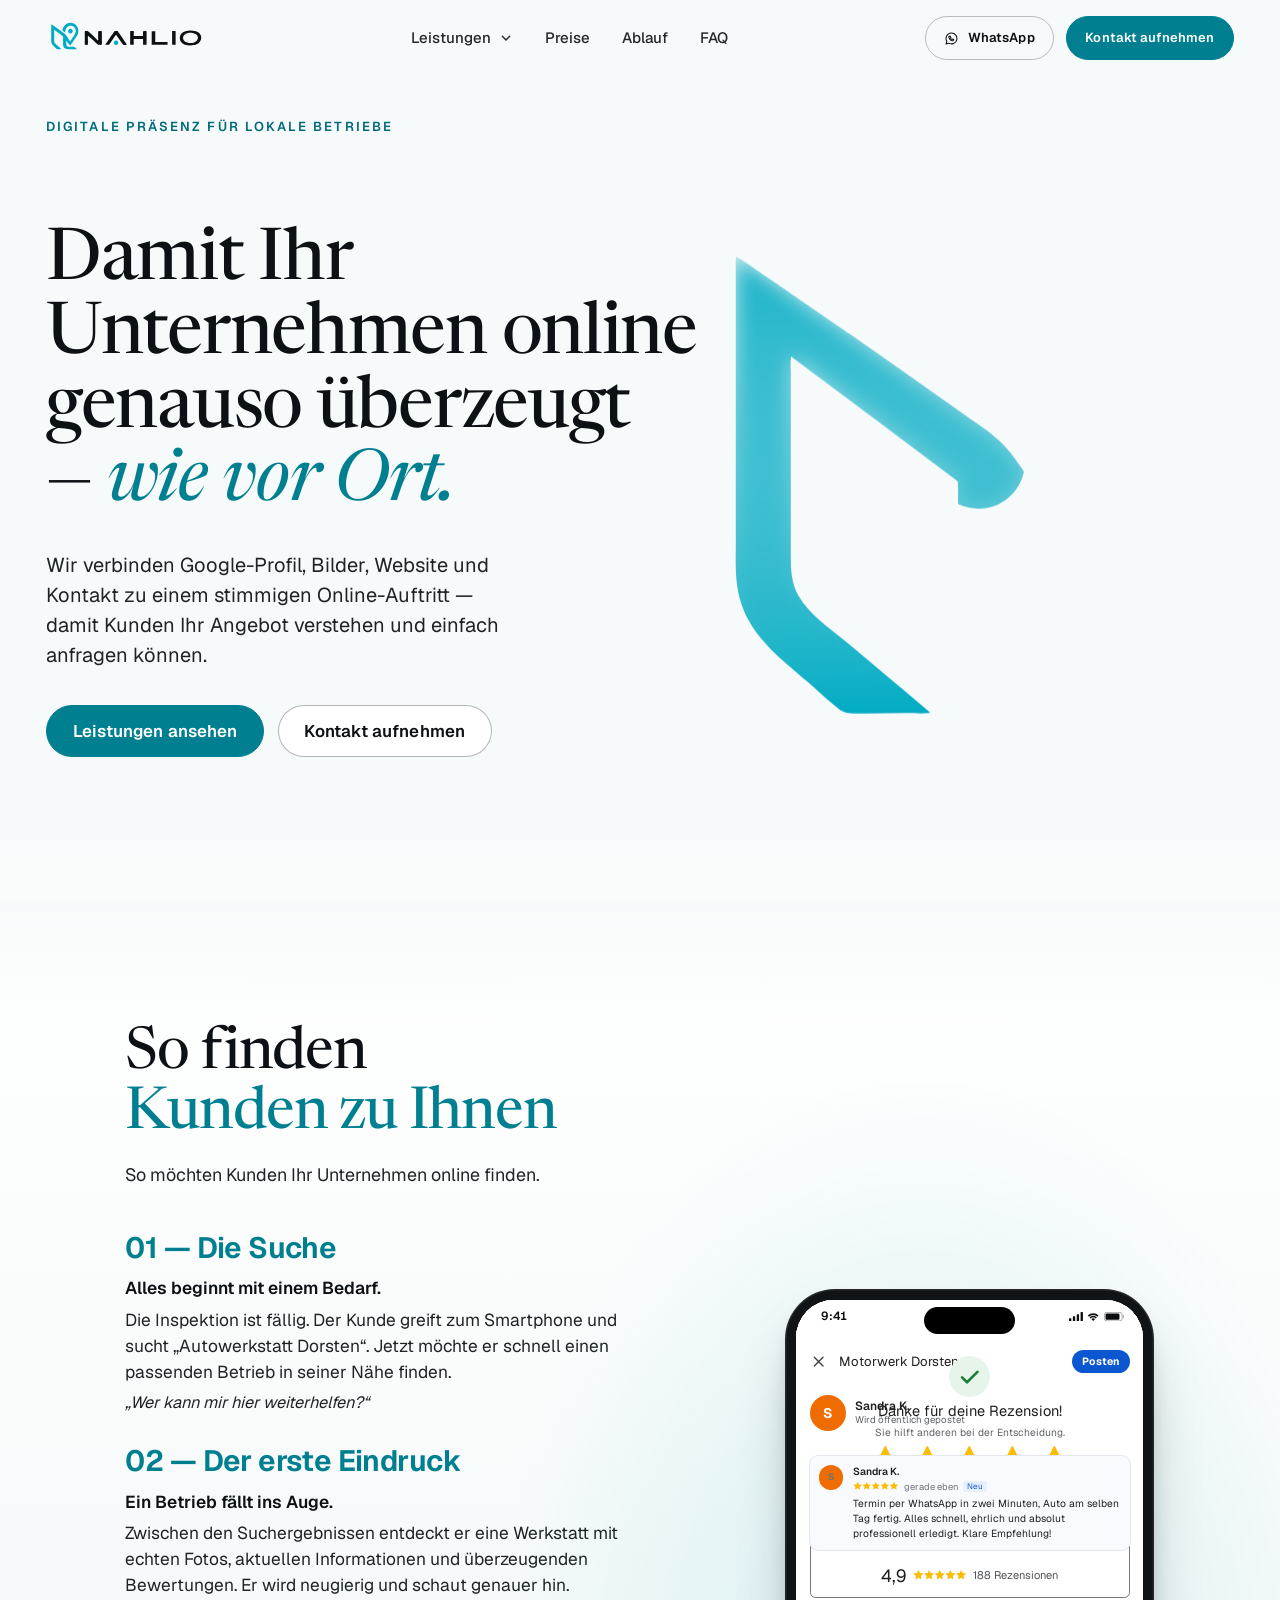
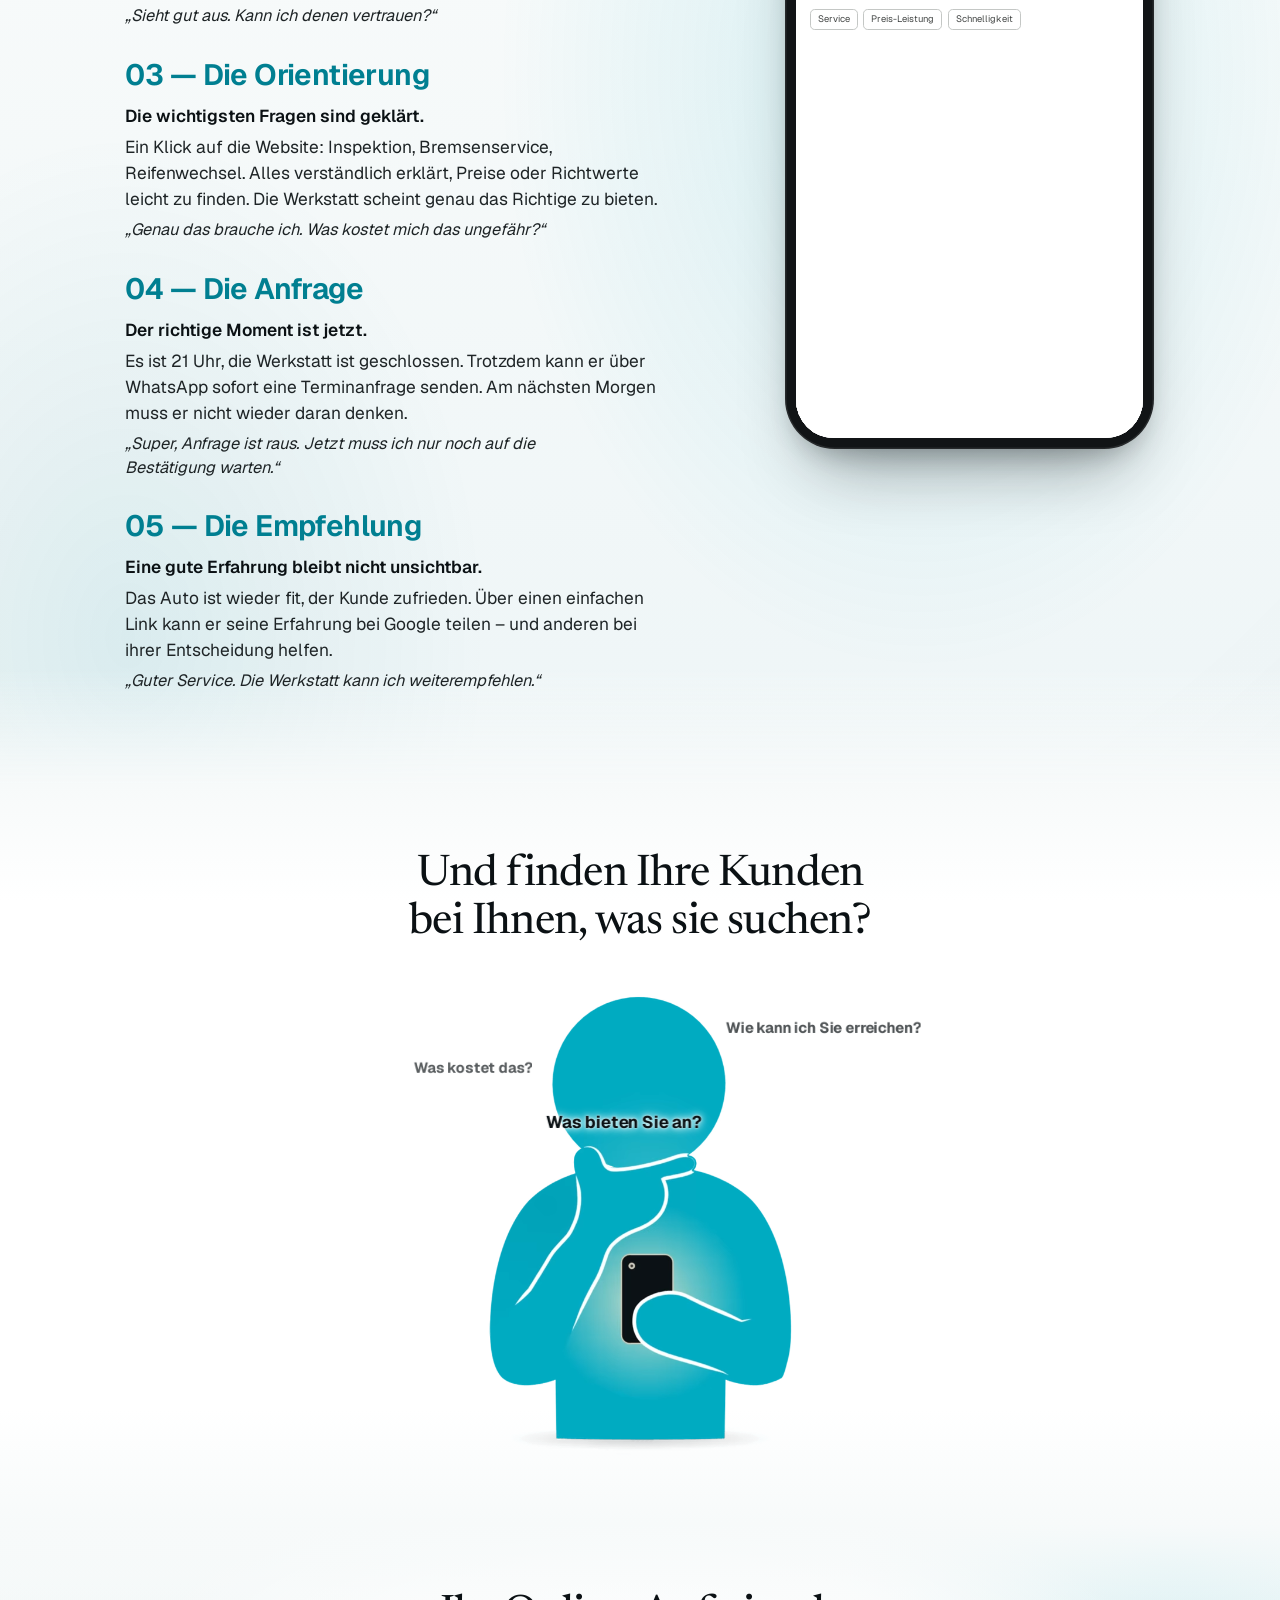
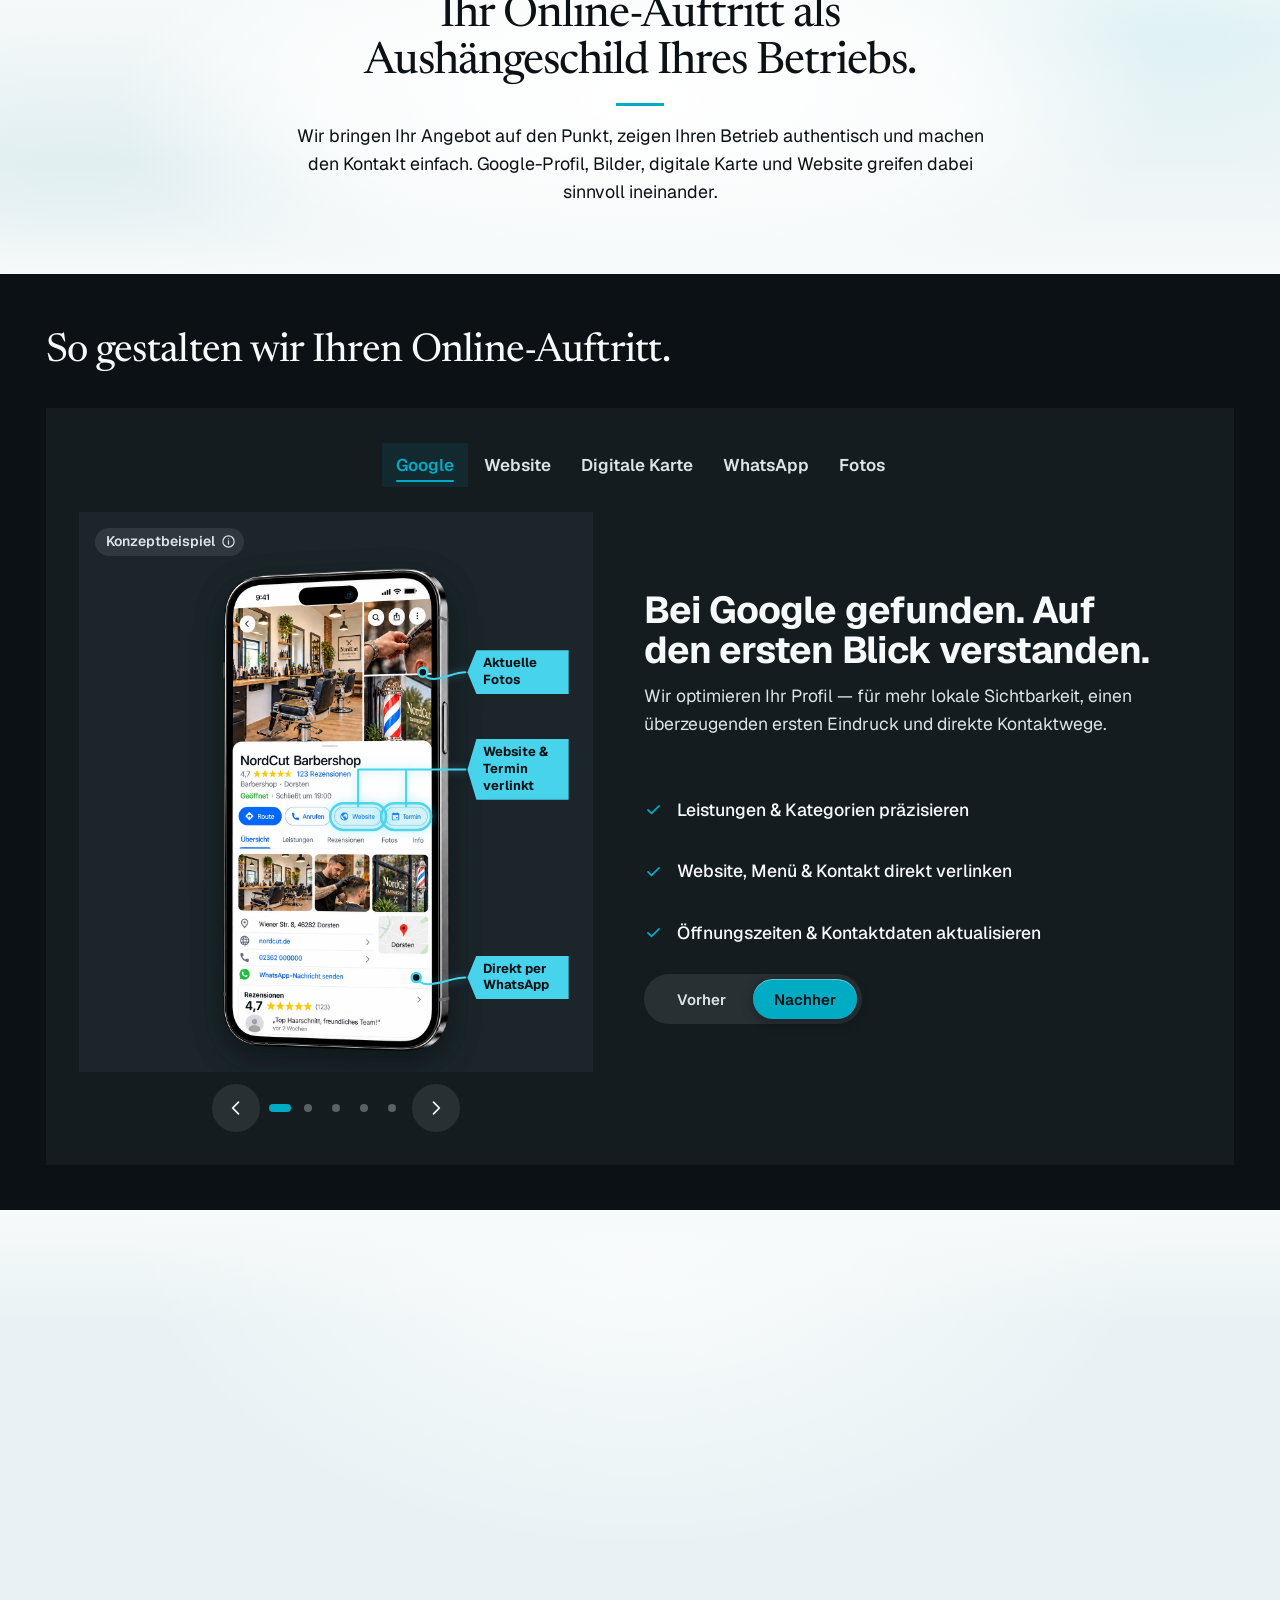
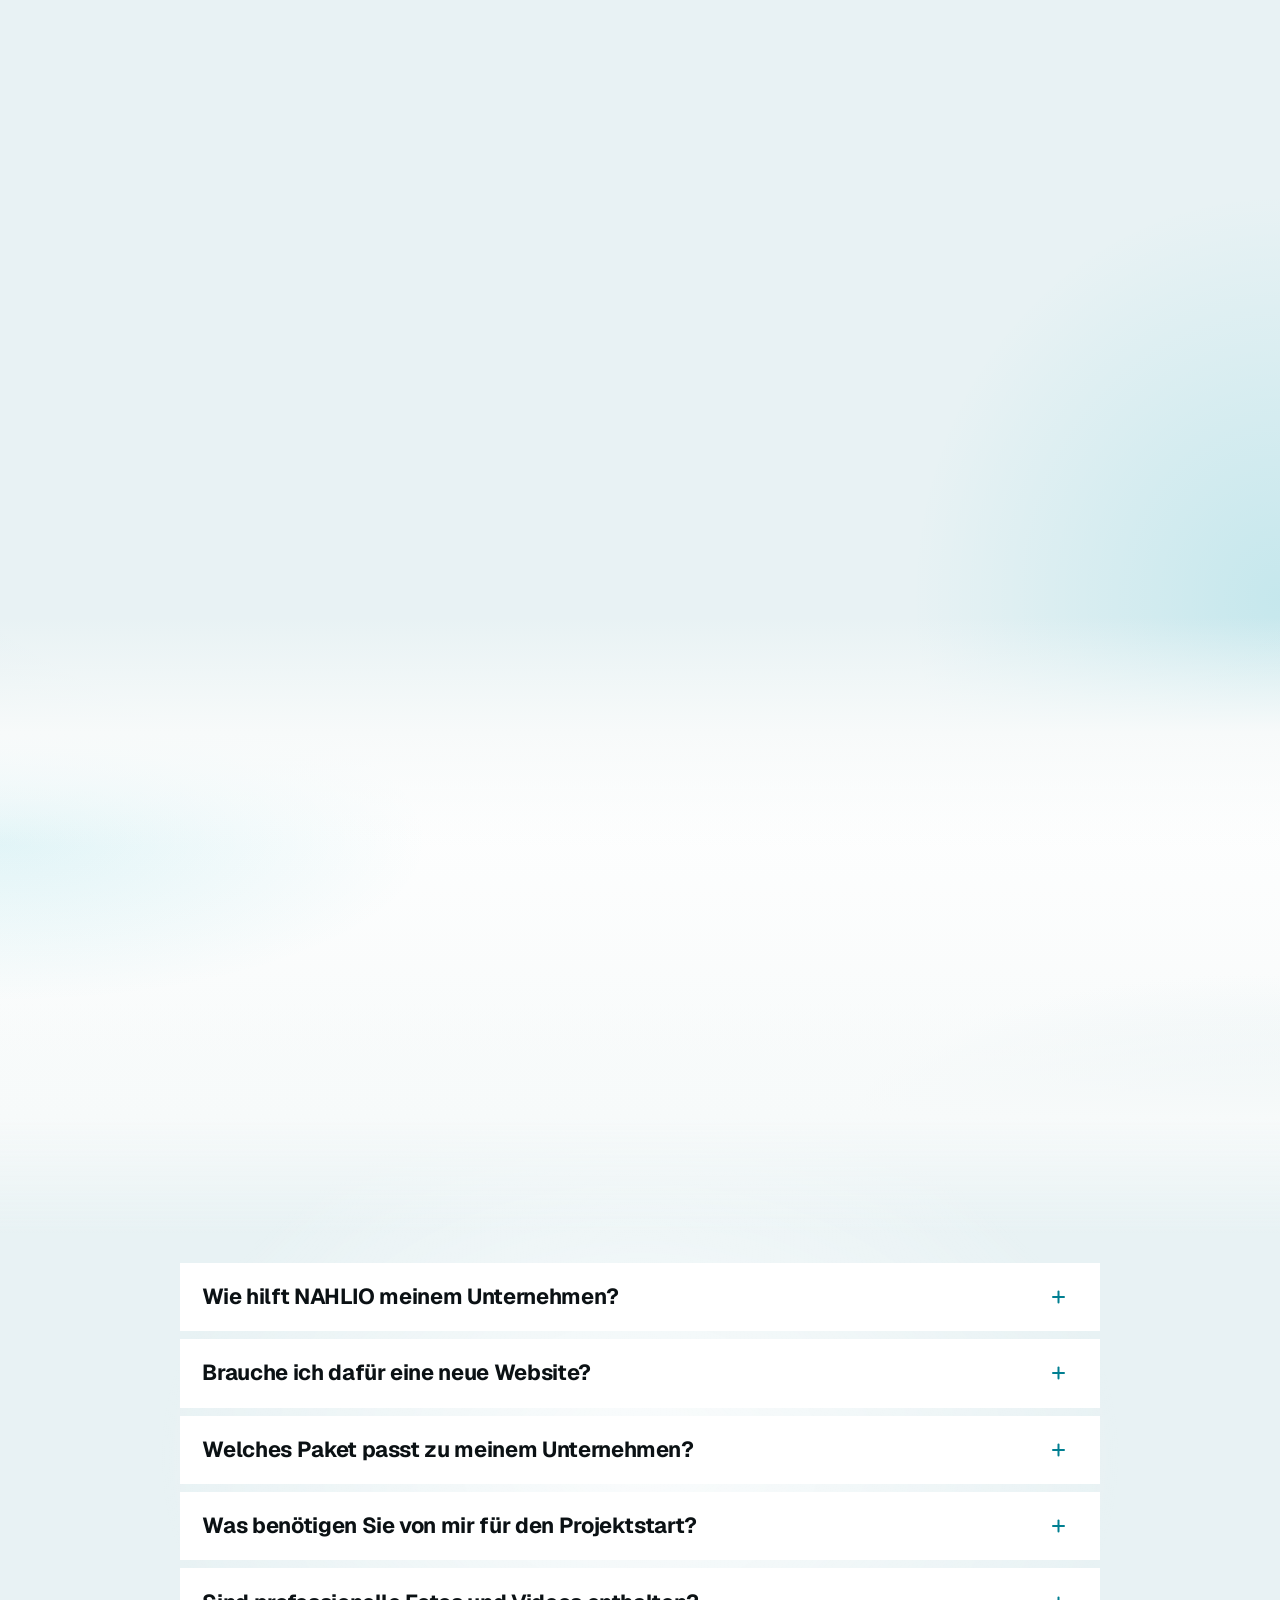
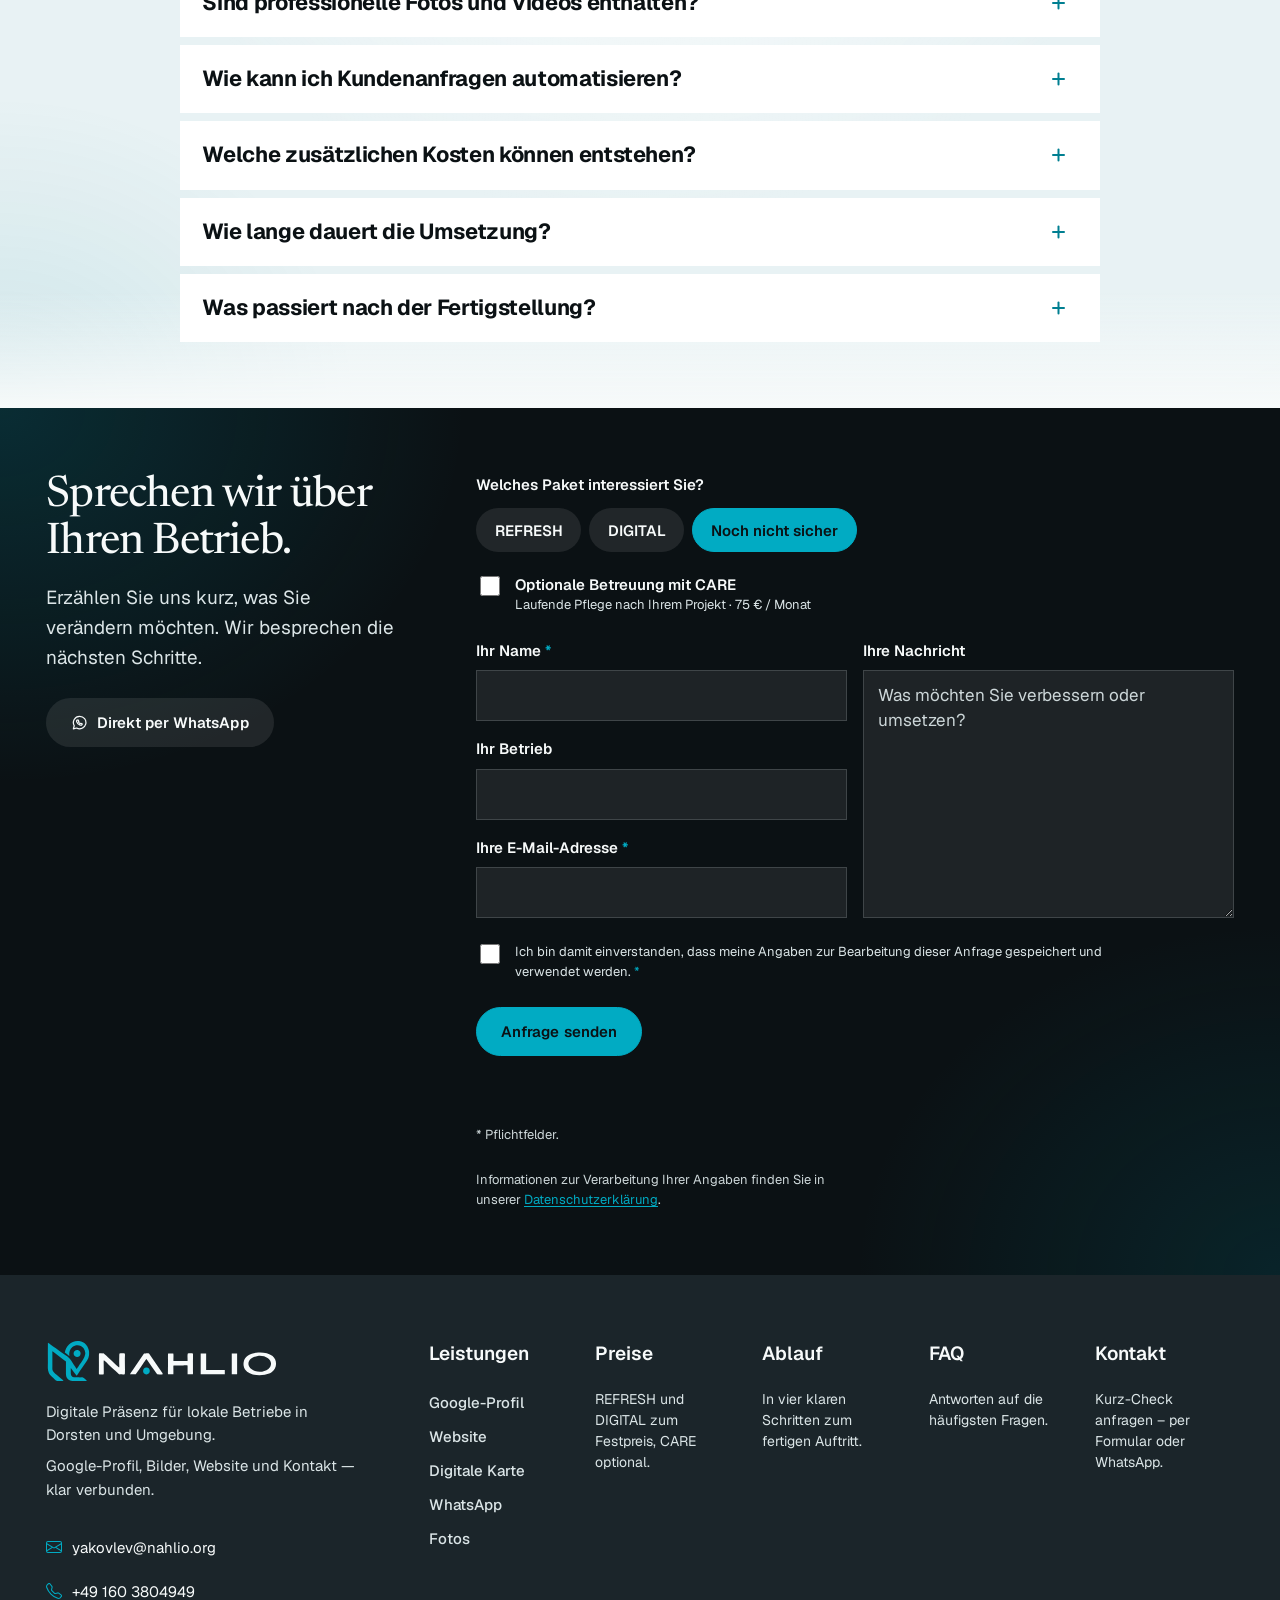
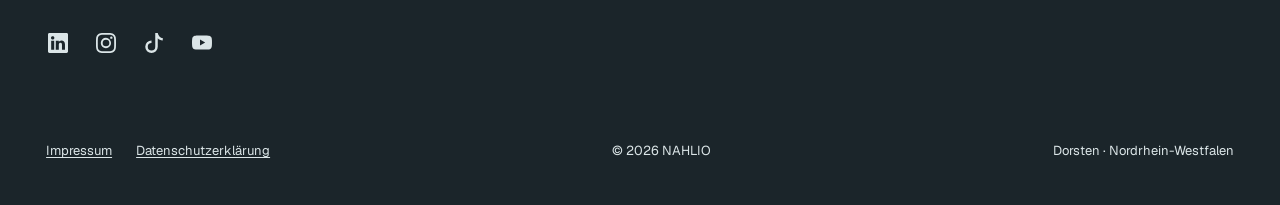
==== commit f5d3b05e: "Neuer Text: Kundenweg (Zeile unter dem Titel, fuenf Schritte mit Kernsatz und Kundengedanke) und Sch" ====
--- a/index.html
+++ b/index.html
@@ -24,7 +24,7 @@
 <link rel="preload" href="fonts/newsreader-latin-standard-normal.woff2" as="font" type="font/woff2" crossorigin>
 <link rel="stylesheet" href="css/styles.css?v=g2">
 <link rel="stylesheet" href="css/premium.css?v=19">
-<link rel="stylesheet" href="css/story.css?v=40">
+<link rel="stylesheet" href="css/story.css?v=41">
 <link rel="stylesheet" href="css/flat.css?v=9">
 <link rel="stylesheet" href="css/szenen.css?v=1">
 <link rel="stylesheet" href="css/space.css?v=5">
@@ -217,12 +217,13 @@
       <div class="shell ks__in">
         <div class="ks__text">
           <h2 class="ks__title" id="kundenweg-titel">So finden <span class="ks__hl">Kunden zu Ihnen</span></h2>
+          <p class="ks__sub">So möchten Kunden Ihr Unternehmen online finden.</p>
           <ol class="ks__steps" role="list">
-            <li class="ks__step is-active" data-step="0"><h3 class="ks__step-title"><span class="ks__hl">Gefunden werden</span></h3><p class="ks__step-text">Jemand sucht „Kfz Mechatroniker“. Unter den Treffern fällt der Betrieb mit den besten Bewertungen sofort auf.</p></li>
-            <li class="ks__step" data-step="1"><h3 class="ks__step-title"><span class="ks__hl">Vertrauen gewinnen</span></h3><p class="ks__step-text">Ein Tipp aufs Foto: echte Bilder aus der Werkstatt und viele gute Bewertungen zeigen, dass hier Profis arbeiten.</p></li>
-            <li class="ks__step" data-step="2"><h3 class="ks__step-title"><span class="ks__hl">Angebot verstehen</span></h3><p class="ks__step-text">Unter „Leistungen“ steht klar, was gemacht wird und womit man ungefähr rechnen kann.</p></li>
-            <li class="ks__step" data-step="3"><h3 class="ks__step-title"><span class="ks__hl">Kontakt aufnehmen</span></h3><p class="ks__step-text">Ein Tipp auf WhatsApp: Der Termin-Assistent antwortet sofort, auch abends. Kurz die Terminanfrage ausfüllen, absenden: Der Termin ist bestätigt und im Kalender.</p></li>
-            <li class="ks__step" data-step="4"><h3 class="ks__step-title"><span class="ks__hl">Weiterempfehlen</span></h3><p class="ks__step-text">Nach dem Termin schreibt der Kunde eine Bewertung: schnell und professionell. Der Nächste findet Sie noch leichter.</p></li>
+            <li class="ks__step is-active" data-step="0"><h3 class="ks__step-title"><span class="ks__hl">01 — Die Suche</span></h3><p class="ks__step-lead"><strong>Alles beginnt mit einem Bedarf.</strong></p><p class="ks__step-text">Die Inspektion ist fällig. Der Kunde greift zum Smartphone und sucht „Autowerkstatt Dorsten“. Jetzt möchte er schnell einen passenden Betrieb in seiner Nähe finden.</p><p class="ks__step-thought"><em>„Wer kann mir hier weiterhelfen?“</em></p></li>
+            <li class="ks__step" data-step="1"><h3 class="ks__step-title"><span class="ks__hl">02 — Der erste Eindruck</span></h3><p class="ks__step-lead"><strong>Ein Betrieb fällt ins Auge.</strong></p><p class="ks__step-text">Zwischen den Suchergebnissen entdeckt er eine Werkstatt mit echten Fotos, aktuellen Informationen und überzeugenden Bewertungen. Er wird neugierig und schaut genauer hin.</p><p class="ks__step-thought"><em>„Sieht gut aus. Kann ich denen vertrauen?“</em></p></li>
+            <li class="ks__step" data-step="2"><h3 class="ks__step-title"><span class="ks__hl">03 — Die Orientierung</span></h3><p class="ks__step-lead"><strong>Die wichtigsten Fragen sind geklärt.</strong></p><p class="ks__step-text">Ein Klick auf die Website: Inspektion, Bremsenservice, Reifenwechsel. Alles verständlich erklärt, Preise oder Richtwerte leicht zu finden. Die Werkstatt scheint genau das Richtige zu bieten.</p><p class="ks__step-thought"><em>„Genau das brauche ich. Was kostet mich das ungefähr?“</em></p></li>
+            <li class="ks__step" data-step="3"><h3 class="ks__step-title"><span class="ks__hl">04 — Die Anfrage</span></h3><p class="ks__step-lead"><strong>Der richtige Moment ist jetzt.</strong></p><p class="ks__step-text">Es ist 21 Uhr, die Werkstatt ist geschlossen. Trotzdem kann er über WhatsApp sofort eine Terminanfrage senden. Am nächsten Morgen muss er nicht wieder daran denken.</p><p class="ks__step-thought"><em>„Super, Anfrage ist raus. Jetzt muss ich nur noch auf die Bestätigung warten.“</em></p></li>
+            <li class="ks__step" data-step="4"><h3 class="ks__step-title"><span class="ks__hl">05 — Die Empfehlung</span></h3><p class="ks__step-lead"><strong>Eine gute Erfahrung bleibt nicht unsichtbar.</strong></p><p class="ks__step-text">Das Auto ist wieder fit, der Kunde zufrieden. Über einen einfachen Link kann er seine Erfahrung bei Google teilen – und anderen bei ihrer Entscheidung helfen.</p><p class="ks__step-thought"><em>„Guter Service. Die Werkstatt kann ich weiterempfehlen.“</em></p></li>
           </ol>
           <div class="ks__bar" aria-hidden="true"><i></i><i></i><i></i><i></i><i></i></div>
         </div>
@@ -363,7 +364,7 @@
 <!-- Wunsch 10.11.: Strichmann nach "So finden Kunden zu Ihnen": nimmt das Handy, das Licht des Bildschirms faellt auf sein
      Gesicht, dann denkt er nach; um seinen Kopf kreisen die drei Fragen. Darunter je eine kurze Erklaerung. -->
 <section class="section frage" id="fragen-kunden" data-frage data-theme="white" data-nav-theme="light" aria-labelledby="frage-titel">
-  <h2 class="frage__title" id="frage-titel">Finden Ihre Kunden online die richtigen Antworten?</h2>
+  <h2 class="frage__title" id="frage-titel">Und finden Ihre Kunden bei Ihnen, was sie suchen?</h2>
   <div class="frage__scene" aria-hidden="true">
     <!-- die drei Fragen kreisen um den Kopf (story.js setzt Lage, Groesse und vorn/hinten); reiner Text, keine Blasen -->
     <span class="frage__q">Was bieten Sie an?</span>
--- a/css/story.css
+++ b/css/story.css
@@ -52,6 +52,12 @@
    Ueberschrift (wie "wie vor Ort." im Hero: --brand-deep, gut lesbar auf Weiss) */
 .ks__hl { color: var(--brand-deep); }
 .ks__step-text { margin: 0; max-width: 31em; font-size: clamp(17px, 0.5vw + 11.5px, 21px); line-height: 1.5; color: var(--text-2); }
+/* Neuer Text (11.11.): Zeile unter dem Titel, Kernsatz je Schritt (fett) und der Gedanke des Kunden (kursiv) */
+.ks__sub { margin: calc(-1 * clamp(14px, 2.6svh, 34px)) 0 clamp(22px, 3.6svh, 40px); max-width: 31em;
+           font-size: clamp(17px, 0.5vw + 11.5px, 21px); line-height: 1.45; color: var(--text-2); }
+.ks__step-lead { margin: 0 0 6px; max-width: 31em; font-size: clamp(17px, 0.5vw + 11.5px, 21px); line-height: 1.4; color: var(--ink); }
+.ks__step-lead strong { font-weight: 600; }
+.ks__step-thought { margin: 12px 0 0; max-width: 31em; font-size: clamp(16px, 0.4vw + 11px, 19px); line-height: 1.45; color: var(--ink-70, var(--text-2)); }
 .ks__bar { display: flex; gap: 8px; margin-top: clamp(22px, 3.4svh, 36px); }
 .ks__bar i { width: 34px; height: 4px; border-radius: 2px; background: color-mix(in srgb, var(--brand-deep) 18%, transparent);
              transition: background-color 300ms ease; }
@@ -450,7 +456,10 @@
             gap: 14px; height: calc(100svh - var(--nav-h)); padding-block: 14px 18px; }
   .ks__title { font-size: clamp(28px, 7.2vw, 44px); max-width: none; margin-bottom: 8px; }
   .ks__step-title { font-size: 21px; margin: 4px 0 5px; }
-  .ks__step-text { font-size: 15px; line-height: 1.45; }
+  .ks__step-text { font-size: 14.5px; line-height: 1.42; }
+  .ks__sub { margin: -4px 0 6px; font-size: 14.5px; }
+  .ks__step-lead { margin-bottom: 2px; font-size: 15px; line-height: 1.35; }
+  .ks__step-thought { margin-top: 5px; font-size: 14px; line-height: 1.38; }
     .ks__bar { margin-top: 10px; }
   .ks__bar i { width: 22px; height: 3px; }
   .ks-phone { justify-self: center; height: 100%; max-height: 720px; min-height: 0; }
@@ -458,7 +467,9 @@
 @media (min-width: 48em) and (max-width: 63.99em) {
   .ks__title { font-size: 46px; }
   .ks__step-title { font-size: 27px; }
-  .ks__step-text { font-size: 18px; }
+  .ks__step-text { font-size: 17px; }
+  .ks__sub, .ks__step-lead { font-size: 17px; }
+  .ks__step-thought { font-size: 16px; }
 }
 
 /* ---------- Ohne Skript / weniger Bewegung --------------------------------------------------------- */
@@ -474,7 +485,8 @@
 .ks.is-done .ks__track { height: auto; }
 .ks.is-done .ks__stage { position: relative; height: auto; padding-block: calc(var(--nav-h) + 48px) 72px; }
 .ks.is-done .ks__step { grid-area: auto; opacity: 1; transform: none; margin-bottom: 20px; }
-.ks.is-done .ks__step-text { font-size: clamp(16px, 0.3vw + 13.5px, 18px); }
+.ks.is-done .ks__step-text, .ks.is-done .ks__step-lead { font-size: clamp(16px, 0.3vw + 13.5px, 18px); }
+.ks.is-done .ks__step-thought { font-size: clamp(15px, 0.3vw + 12.5px, 17px); margin-top: 6px; }
 .ks.is-done .ks__bar { display: none; }
 .ks.is-done *, .ks.is-done *::before, .ks.is-done *::after { transition: none !important; animation: none !important; }
 @media (max-width: 63.99em) {
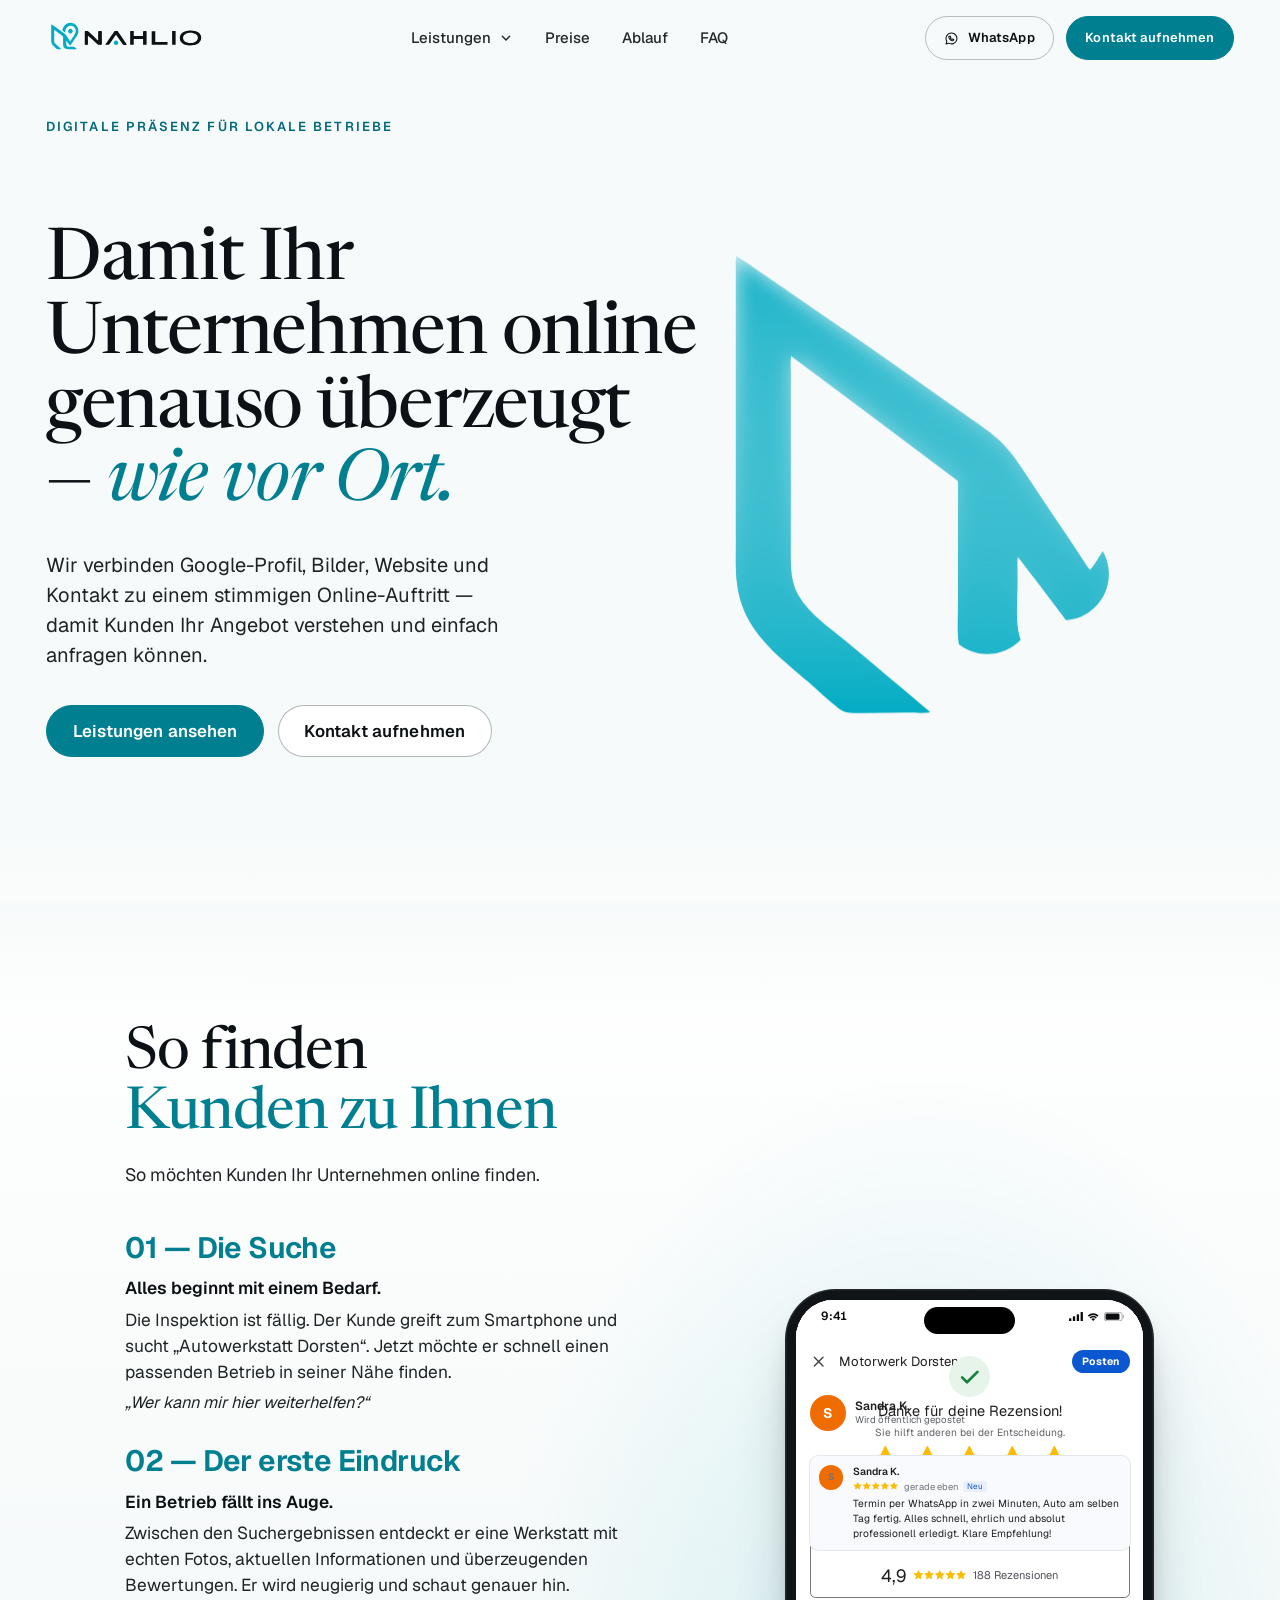
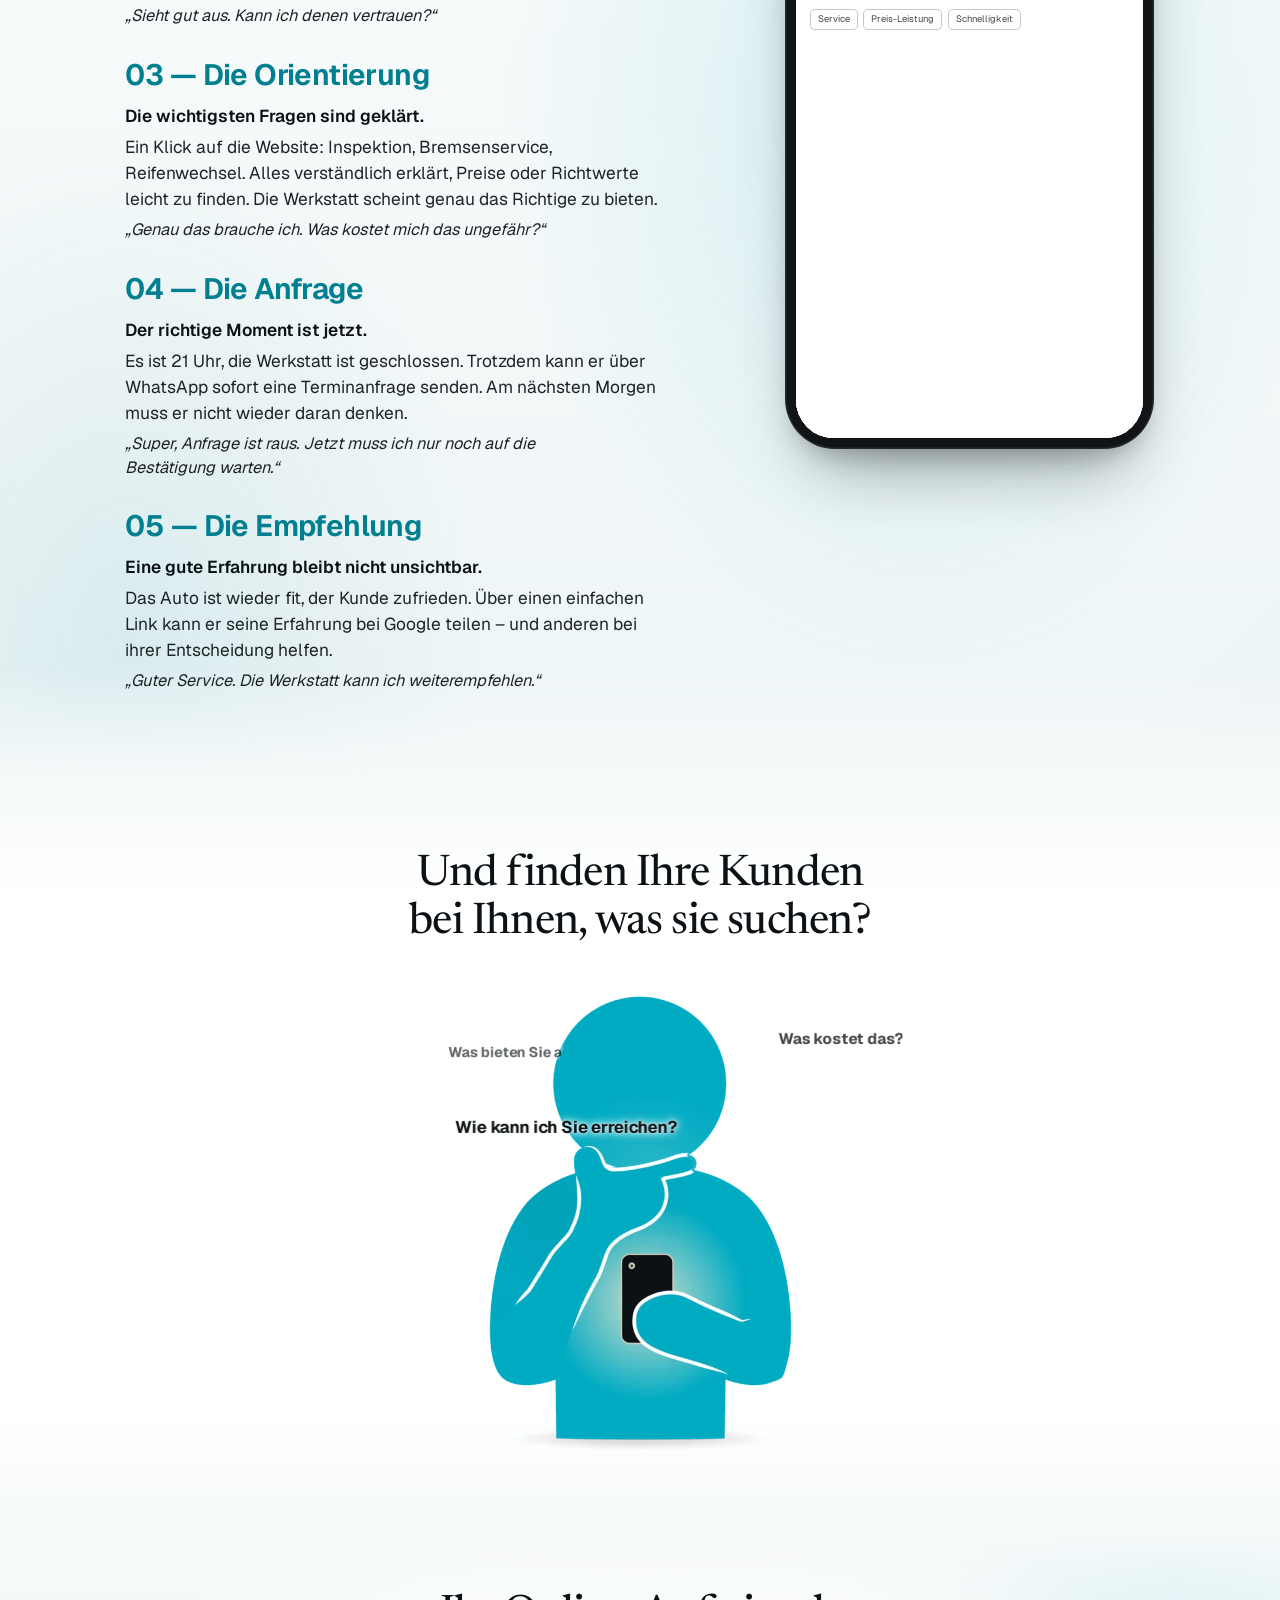
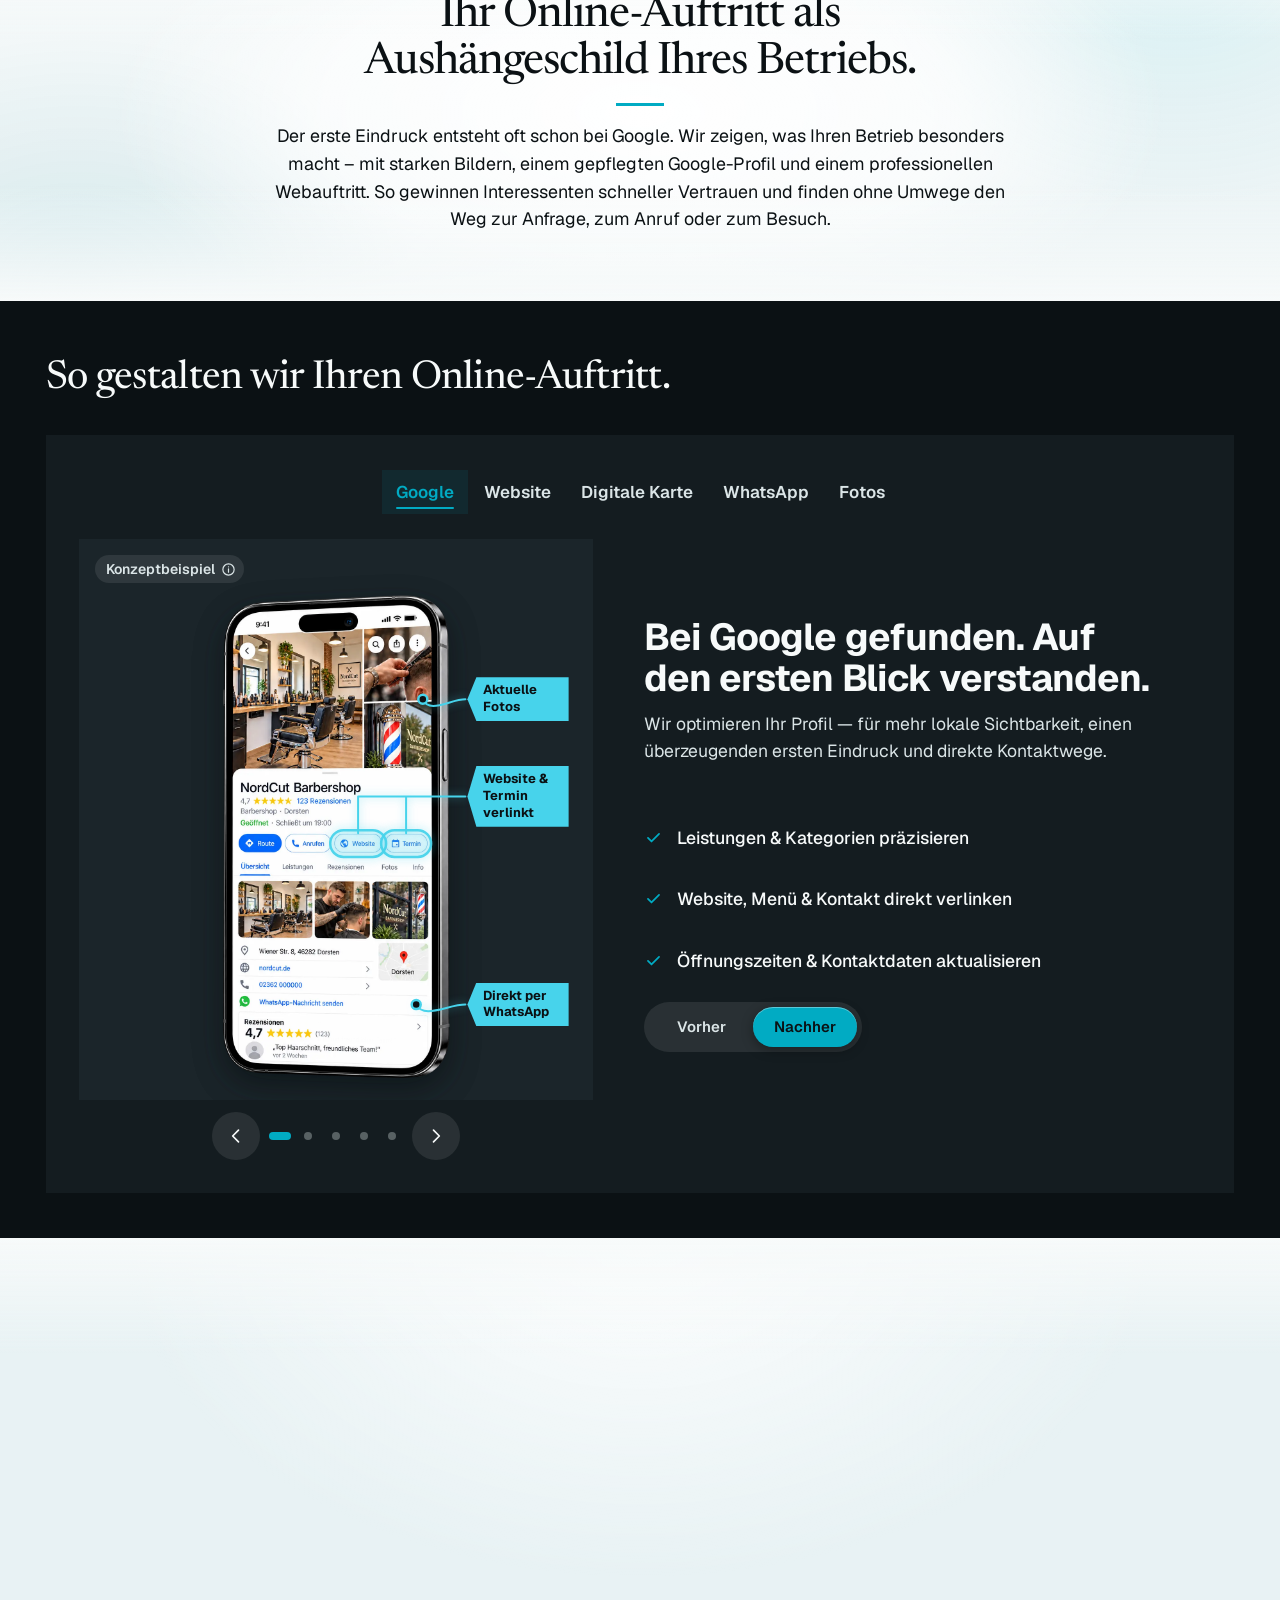
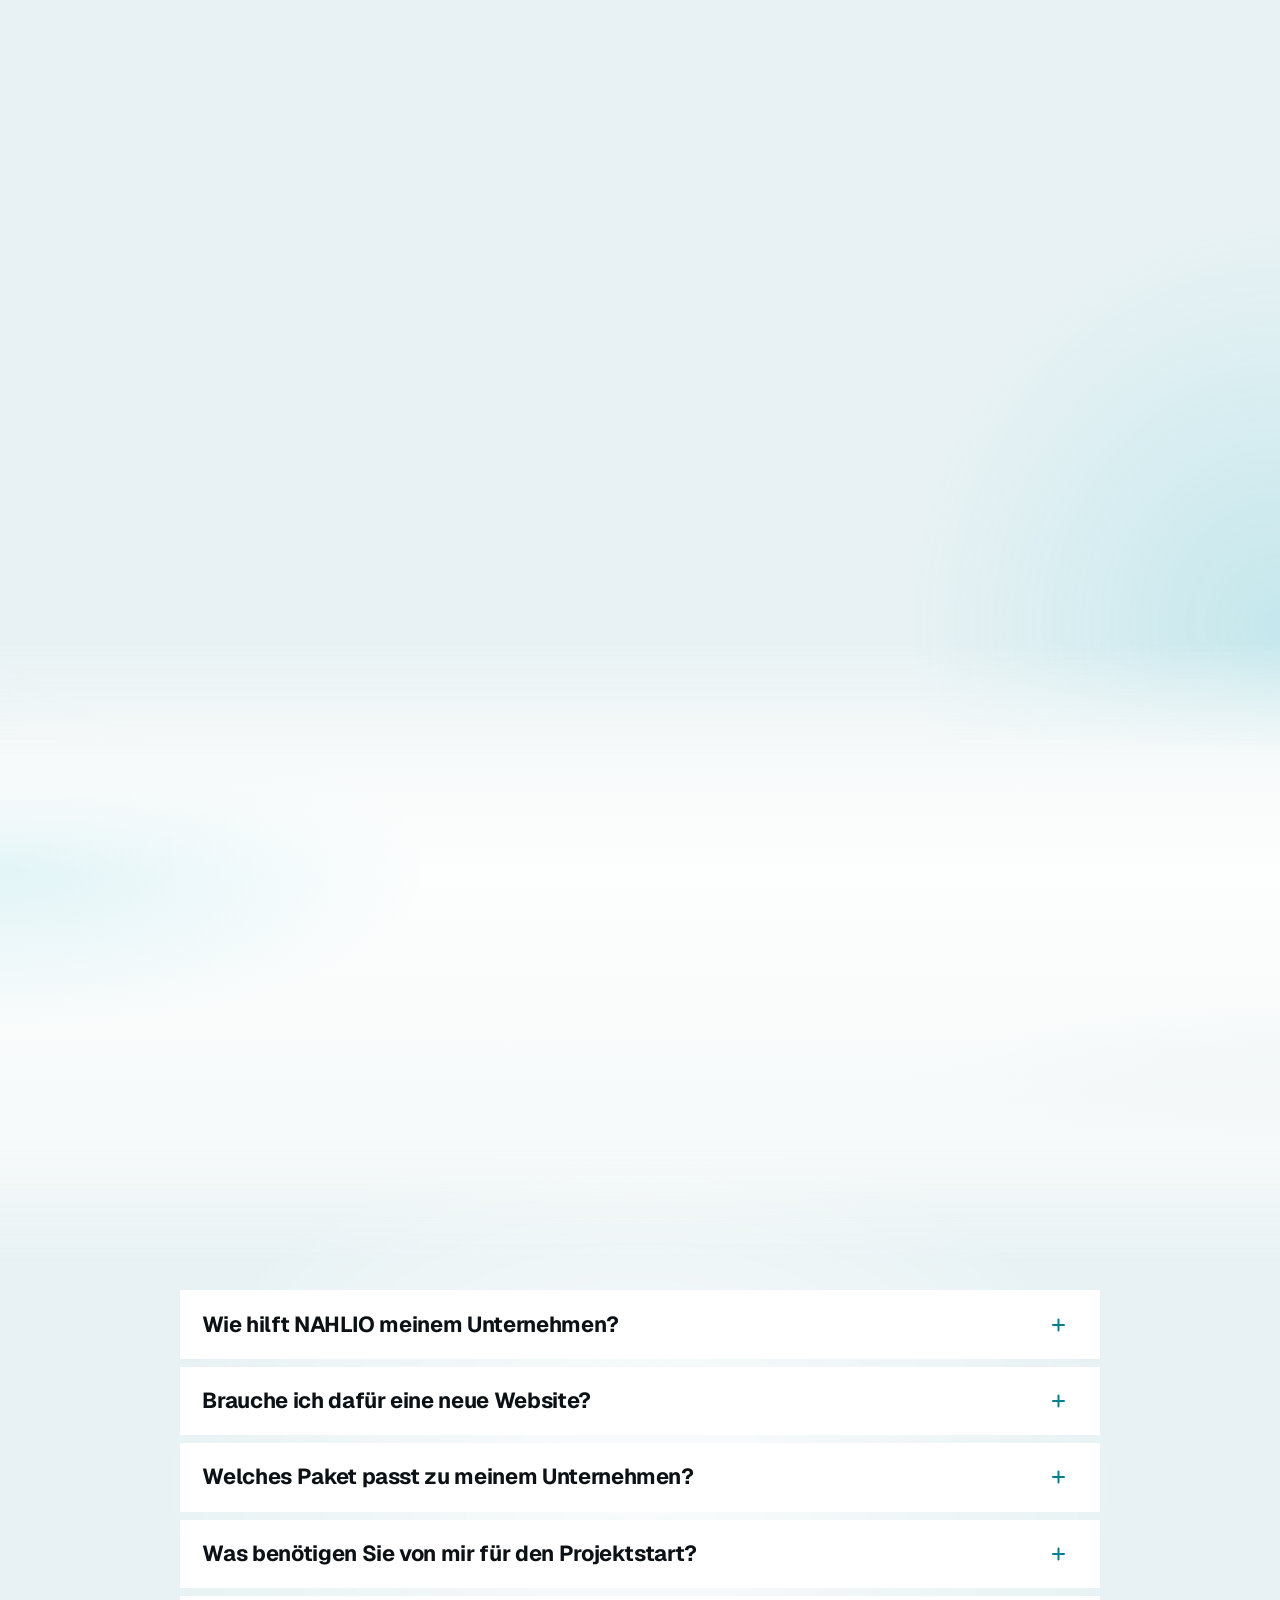
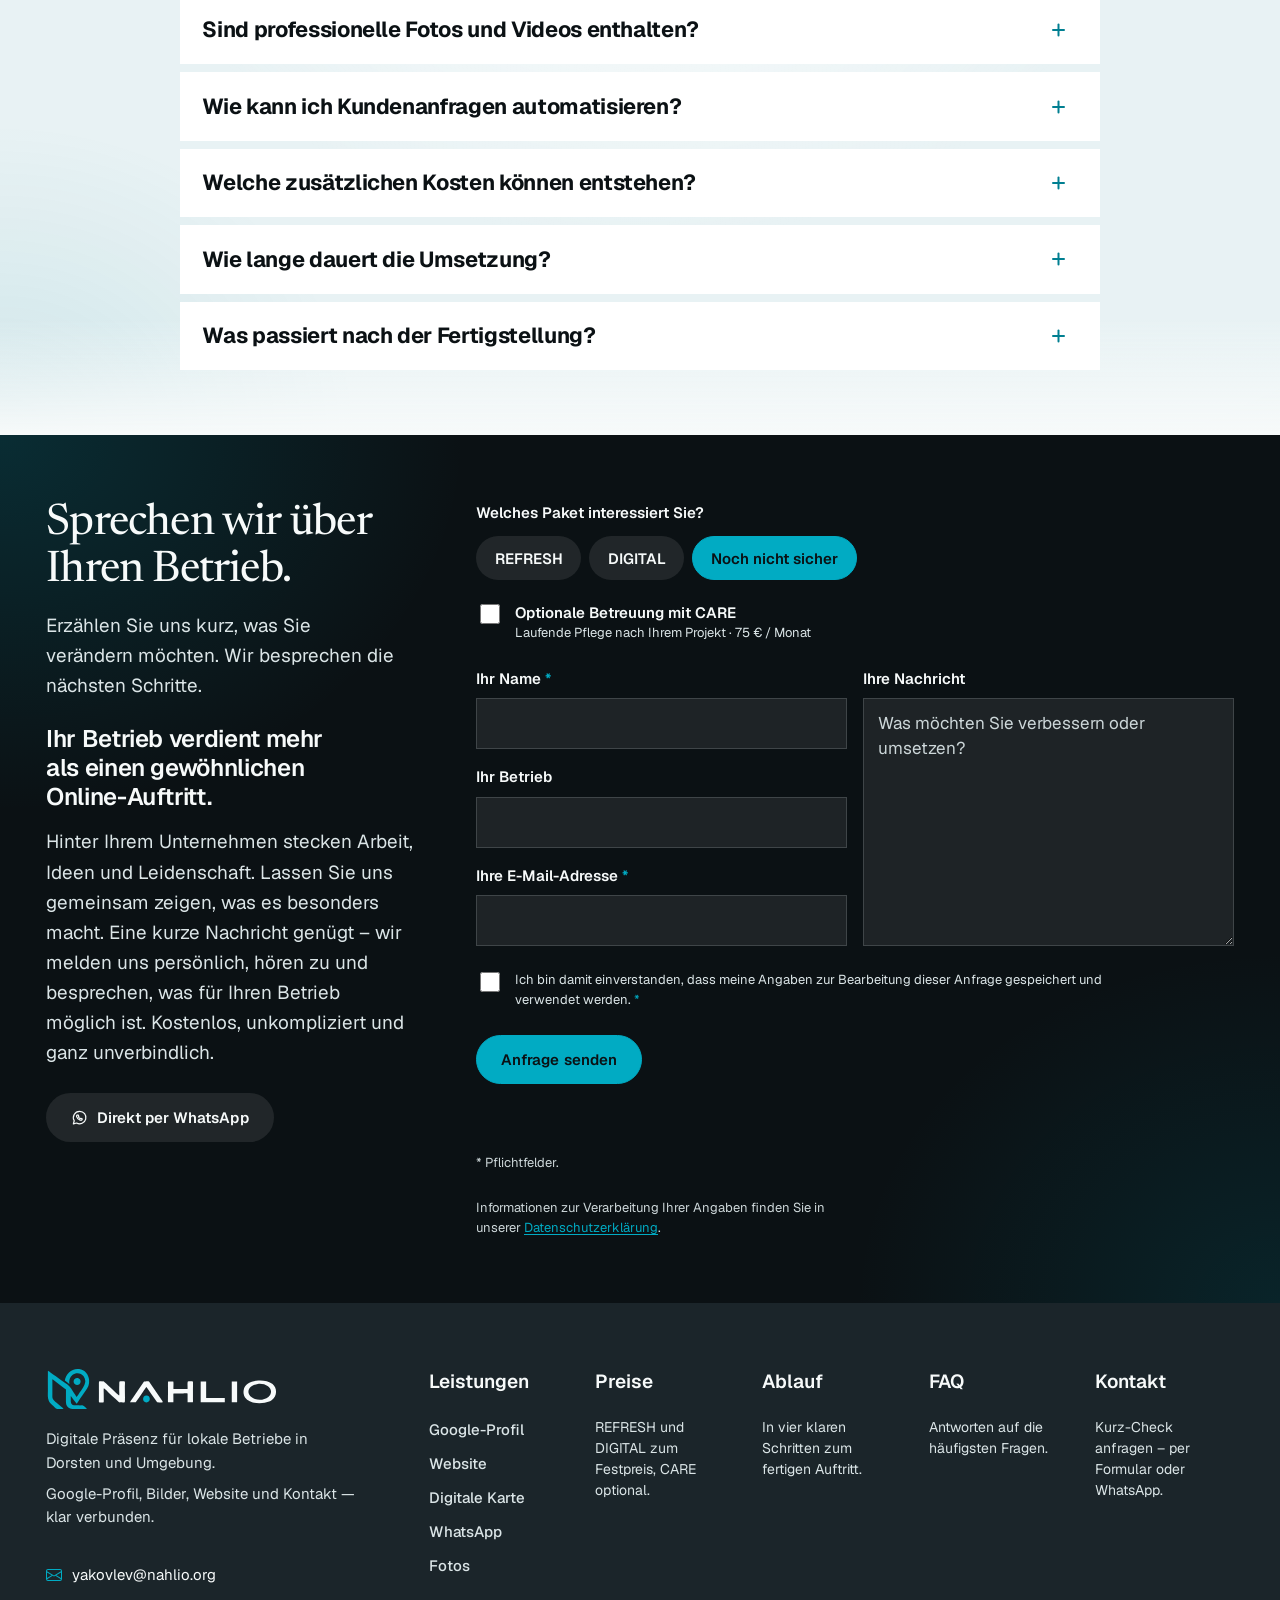
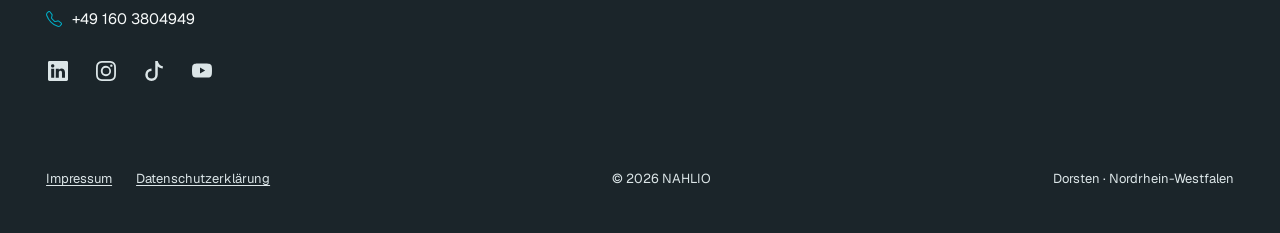
==== commit 7a33b683: "Neuer Text: Band "Aushaengeschild" und Kontakt - Band nach der Figur: neuer Absatz "Der erste Eindru" ====
--- a/index.html
+++ b/index.html
@@ -22,7 +22,7 @@
 <link rel="manifest" href="site.webmanifest">
 <link rel="preload" href="fonts/geist-latin.woff2" as="font" type="font/woff2" crossorigin>
 <link rel="preload" href="fonts/newsreader-latin-standard-normal.woff2" as="font" type="font/woff2" crossorigin>
-<link rel="stylesheet" href="css/styles.css?v=g2">
+<link rel="stylesheet" href="css/styles.css?v=g3">
 <link rel="stylesheet" href="css/premium.css?v=19">
 <link rel="stylesheet" href="css/story.css?v=41">
 <link rel="stylesheet" href="css/flat.css?v=9">
@@ -408,7 +408,7 @@
       <div class="ue__in">
         <h2 class="uebergang__title ue__title" id="uebergang-titel">Ihr <span class="nw">Online-Auftritt</span> als Aushängeschild Ihres Betriebs.</h2>
         <span class="ue__rule" aria-hidden="true"></span>
-        <p class="uebergang__statement ue__text">Wir bringen Ihr Angebot auf den Punkt, zeigen Ihren Betrieb authentisch und machen den Kontakt einfach. <span class="nw">Google-Profil</span>, Bilder, digitale Karte und Website greifen dabei sinnvoll ineinander.</p>
+        <p class="uebergang__statement ue__text">Der erste Eindruck entsteht oft schon bei Google. Wir zeigen, was Ihren Betrieb besonders macht – mit starken Bildern, einem gepflegten <span class="nw">Google-Profil</span> und einem professionellen Webauftritt. So gewinnen Interessenten schneller Vertrauen und finden ohne Umwege den Weg zur Anfrage, zum Anruf oder zum Besuch.</p>
       </div>
     </div>
   </div>
@@ -542,6 +542,8 @@
       <div class="stack cta__intro" data-pop="rise">
         <h2 class="cta__title" id="kontakt-titel">Sprechen wir über Ihren Betrieb.</h2>
         <p class="cta__body">Erzählen Sie uns kurz, was Sie verändern möchten. Wir besprechen die nächsten Schritte.</p>
+        <h3 class="cta__sub">Ihr Betrieb verdient mehr als einen gewöhnlichen Online-Auftritt.</h3>
+        <p class="cta__body">Hinter Ihrem Unternehmen stecken Arbeit, Ideen und Leidenschaft. Lassen Sie uns gemeinsam zeigen, was es besonders macht. Eine kurze Nachricht genügt – wir melden uns persönlich, hören zu und besprechen, was für Ihren Betrieb möglich ist. Kostenlos, unkompliziert und ganz unverbindlich.</p>
         <div class="cta__direct"><a class="btn btn--wa cta__wa" href="https://wa.me/491603804949?text=Hallo%20Artem"><svg class="wa-ico" viewBox="0 0 24 24" aria-hidden="true" focusable="false"><path d="M12 3.2a8.7 8.7 0 0 0-7.5 13.1L3.3 20.7l4.5-1.2A8.7 8.7 0 1 0 12 3.2z"/><path d="M9.2 8.6c.2-.4.5-.4.8-.3l.9 2c0 .3-.3.6-.5.8.5 1 1.3 1.8 2.3 2.3.2-.2.5-.6.8-.5l2 .9c.1.3.1.6-.2 1-.5.8-1.5 1-2.6.7-2.4-.7-4.2-2.5-4.9-4.9-.3-1 0-1.6.4-2z"/></svg><span>Direkt per WhatsApp</span></a></div>
       </div>
       <form class="form" data-form data-pop="rise" method="post" action="kontakt.php" data-packages="{&quot;refresh&quot;: &quot;REFRESH&quot;, &quot;digital&quot;: &quot;DIGITAL&quot;, &quot;unsure&quot;: &quot;Noch nicht sicher&quot;}"
--- a/css/styles.css
+++ b/css/styles.css
@@ -2285,6 +2285,10 @@
 
 .cta__body { color: var(--text-2); max-width: 44ch; font-size: clamp(16px, 15px + 0.3vw, 19px); line-height: 1.6; }
 
+/* Zwischenueberschrift im Kontakt (neuer Text 11.11.) */
+.cta__sub { margin: var(--s-2, 8px) 0 0; font-family: var(--font-display); font-size: clamp(20px, 15px + 0.7vw, 26px); line-height: 1.2;
+            letter-spacing: -0.015em; font-weight: 600; max-width: 26ch; text-wrap: balance; }
+
 .cta__direct { display: grid; justify-items: start; gap: 8px; margin-top: 8px; }
 
 .cta__wa-note { font-size: var(--fs-sm); line-height: 1.5; color: var(--text-2); }
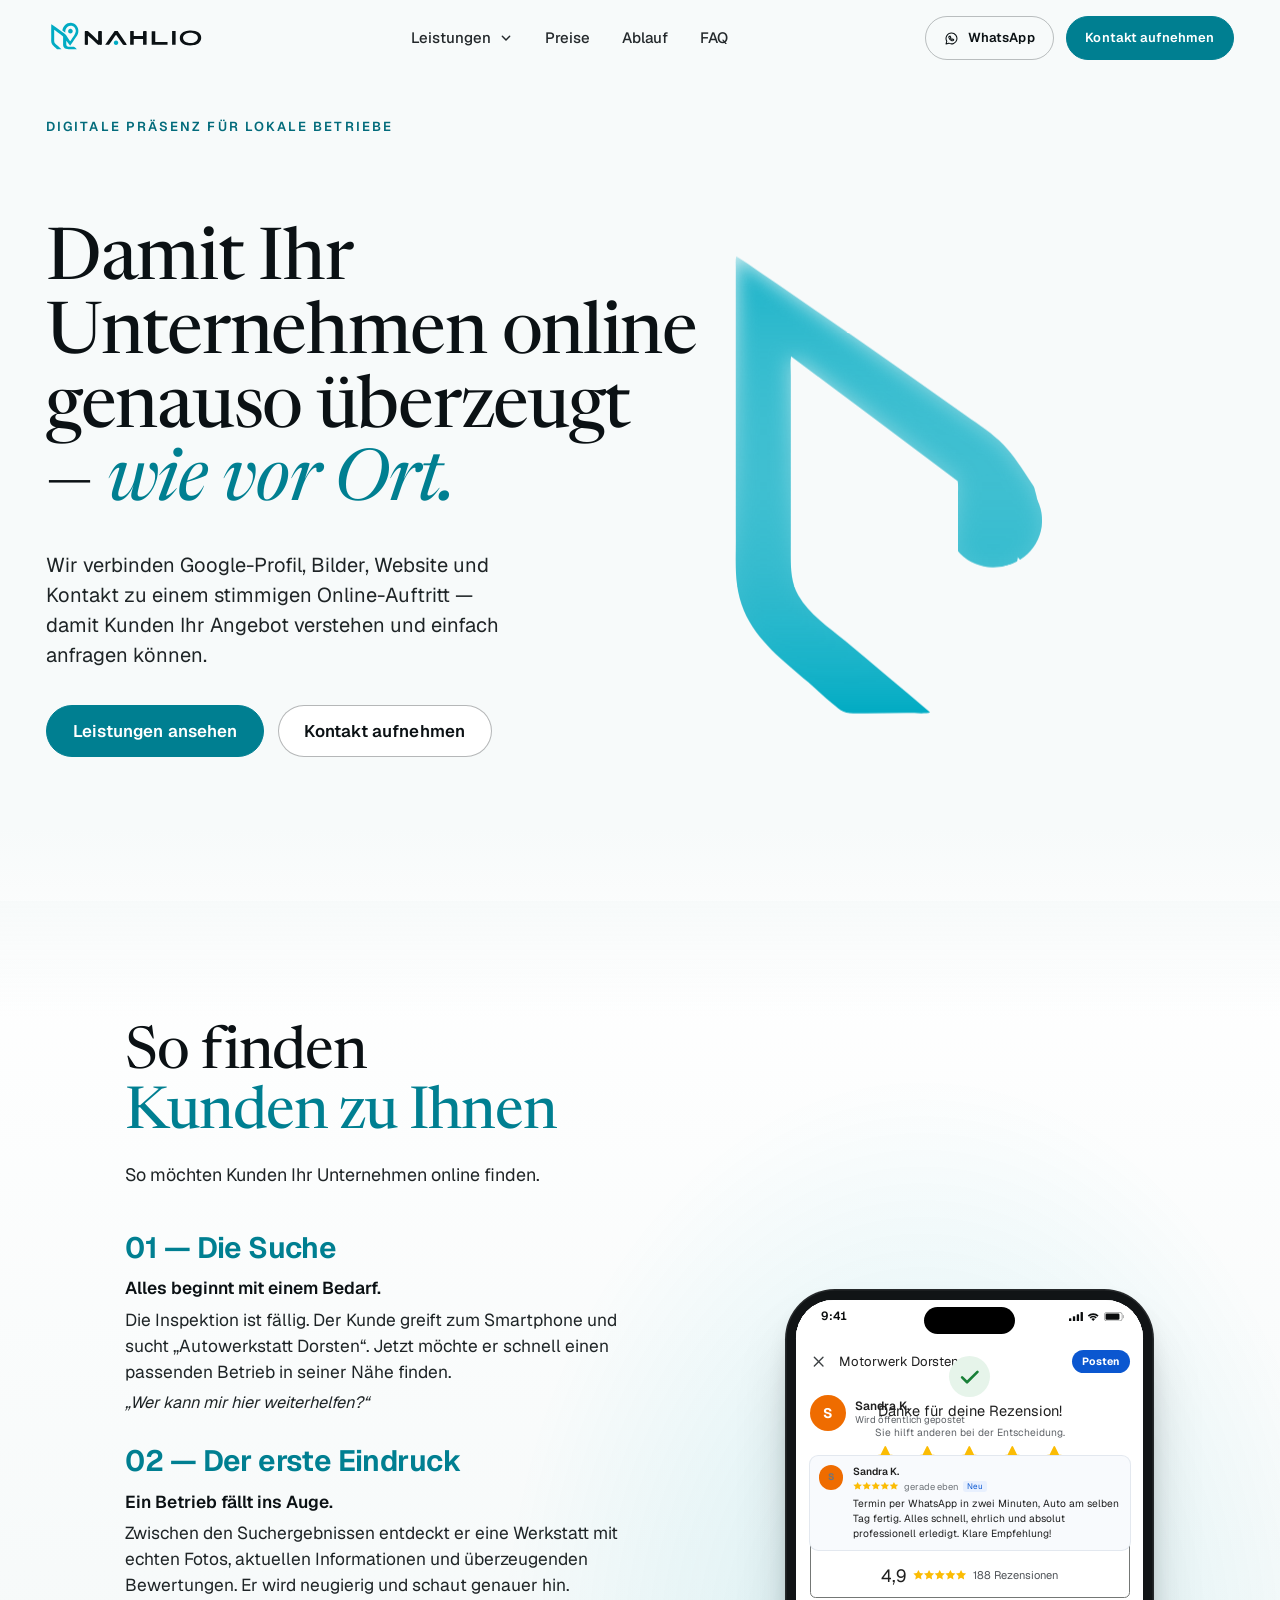
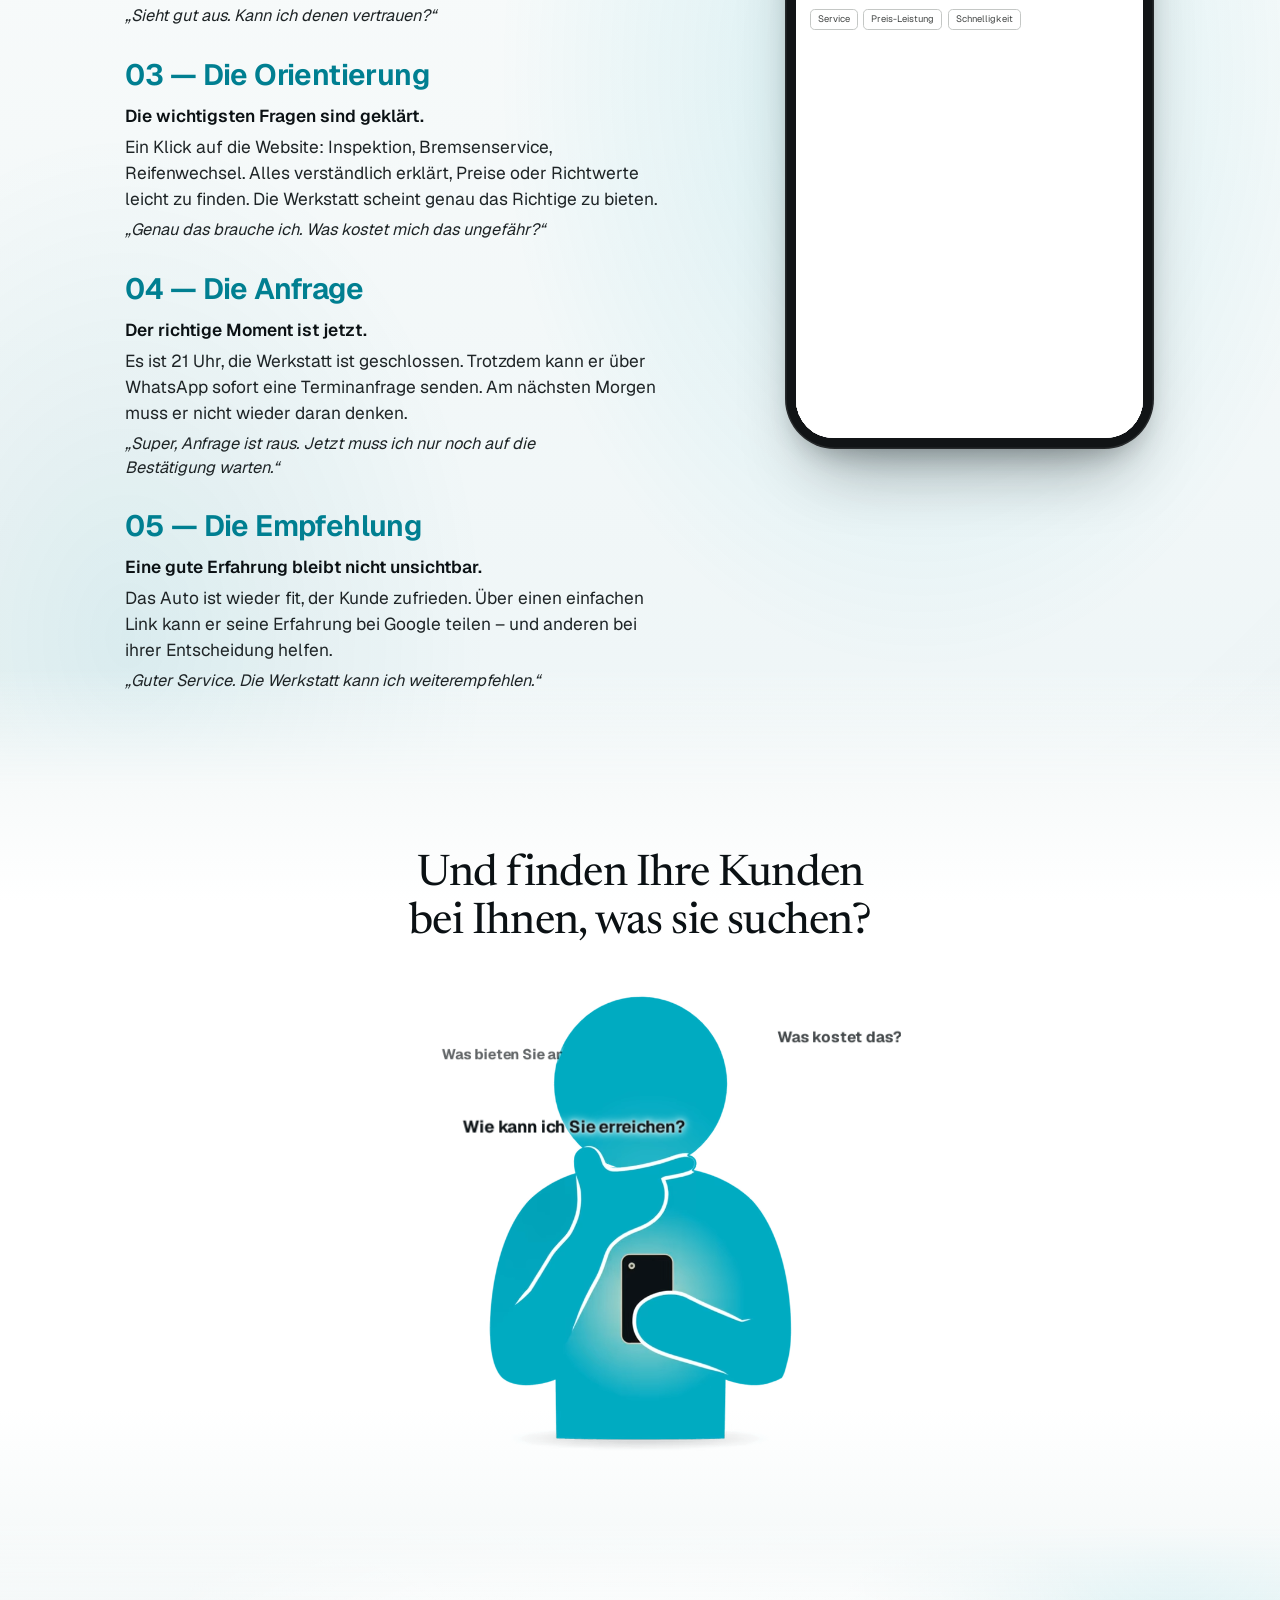
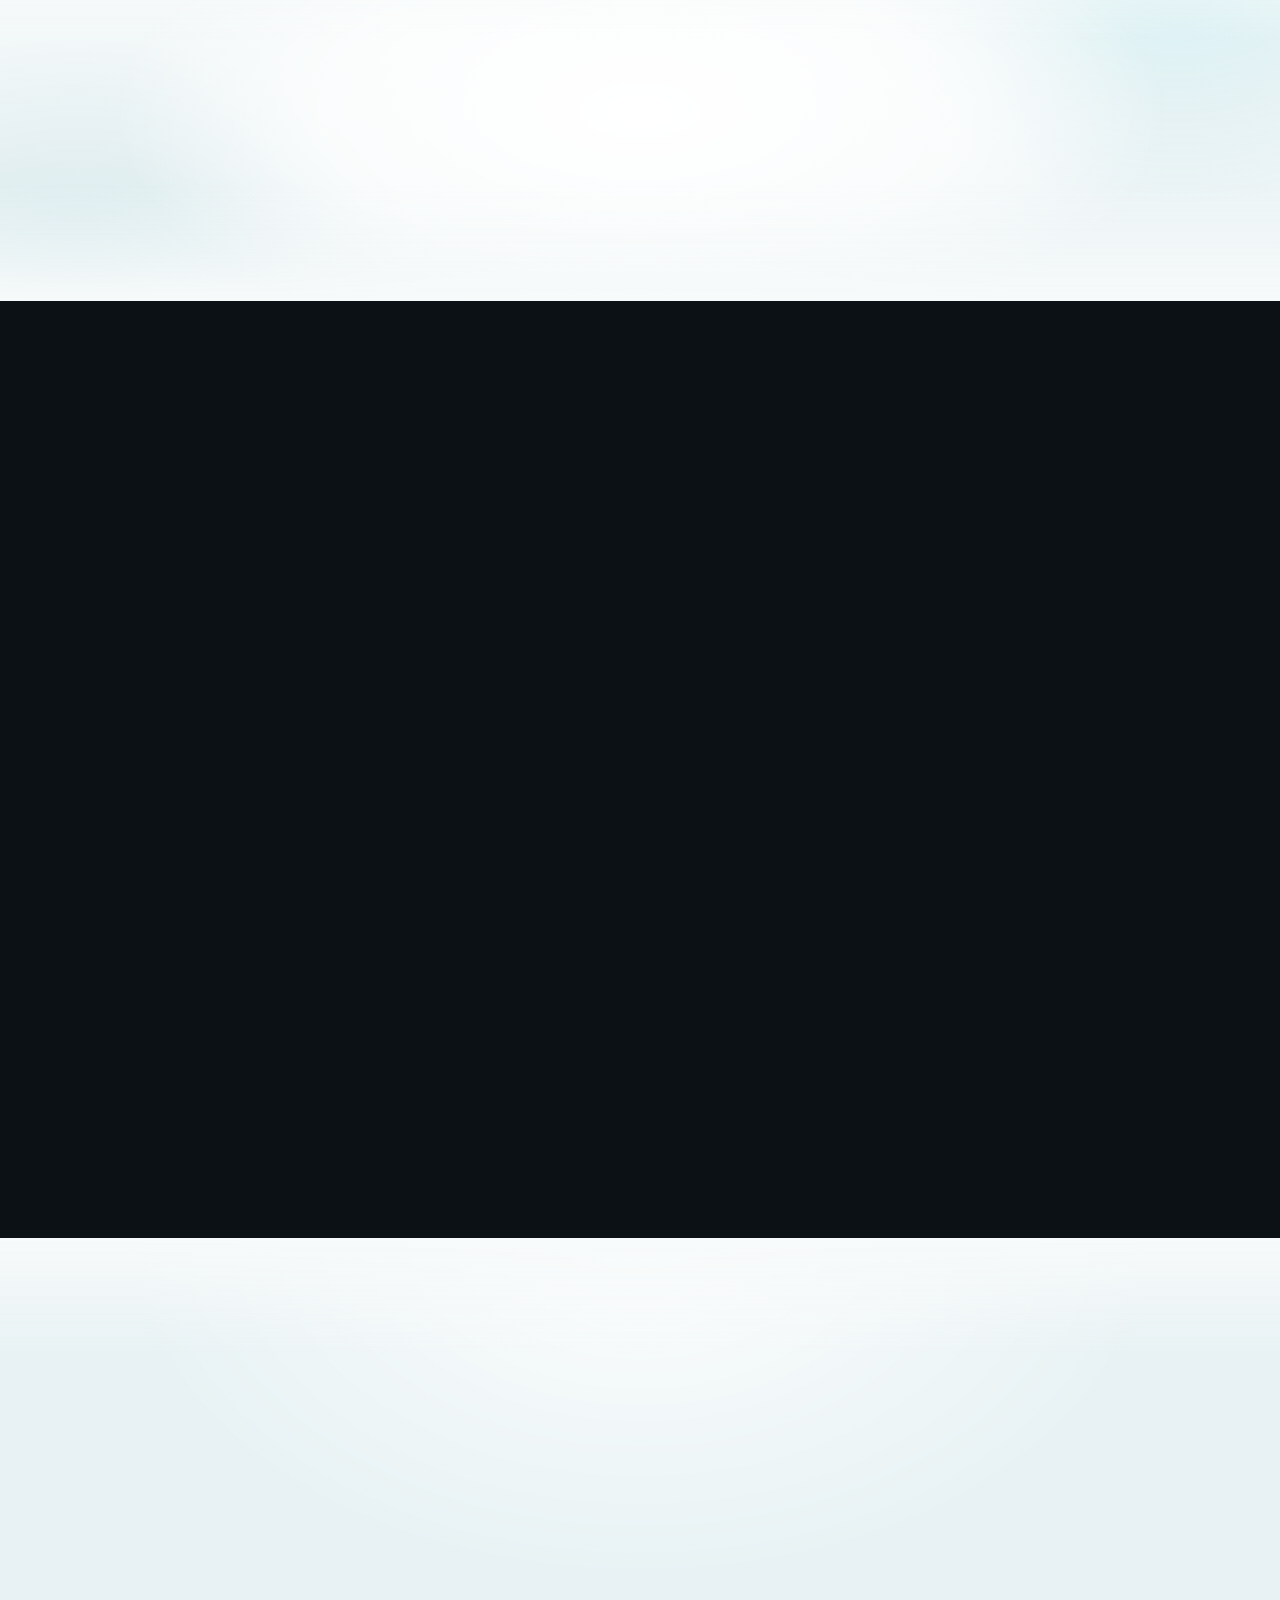
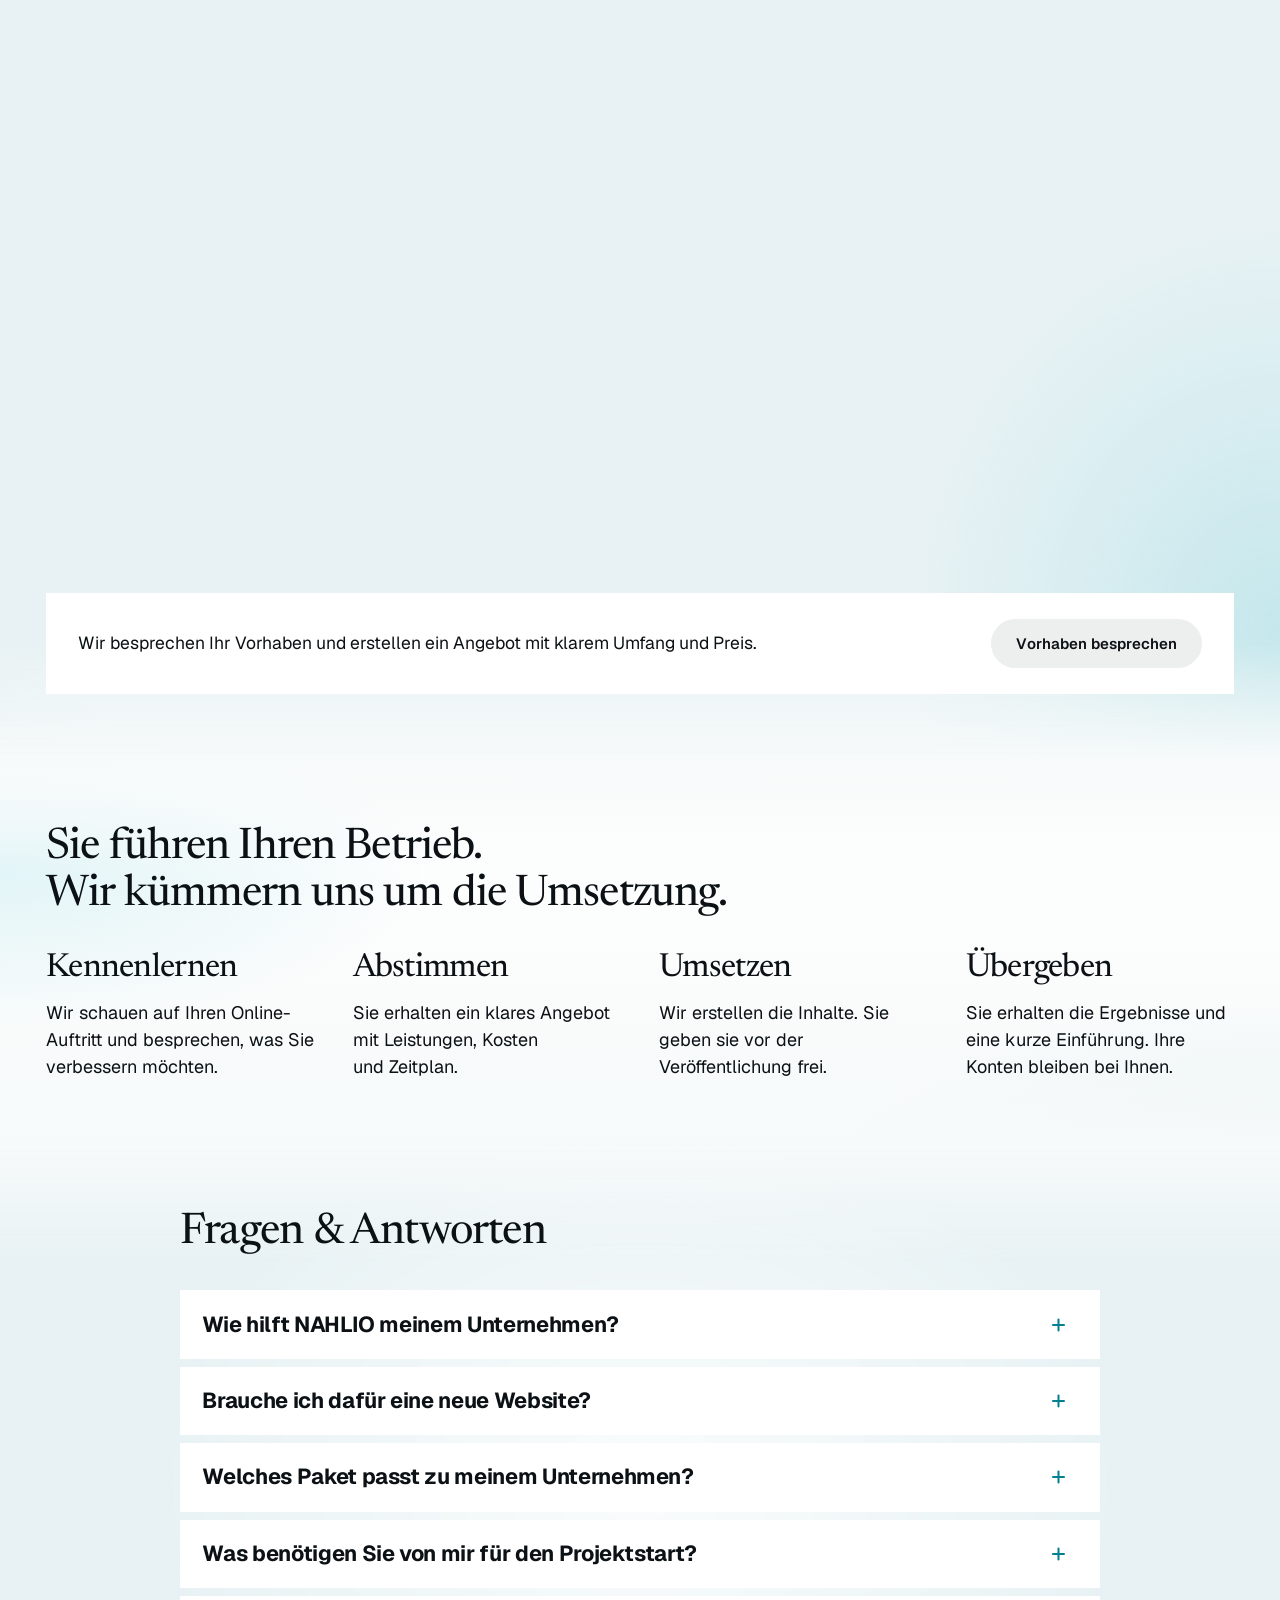
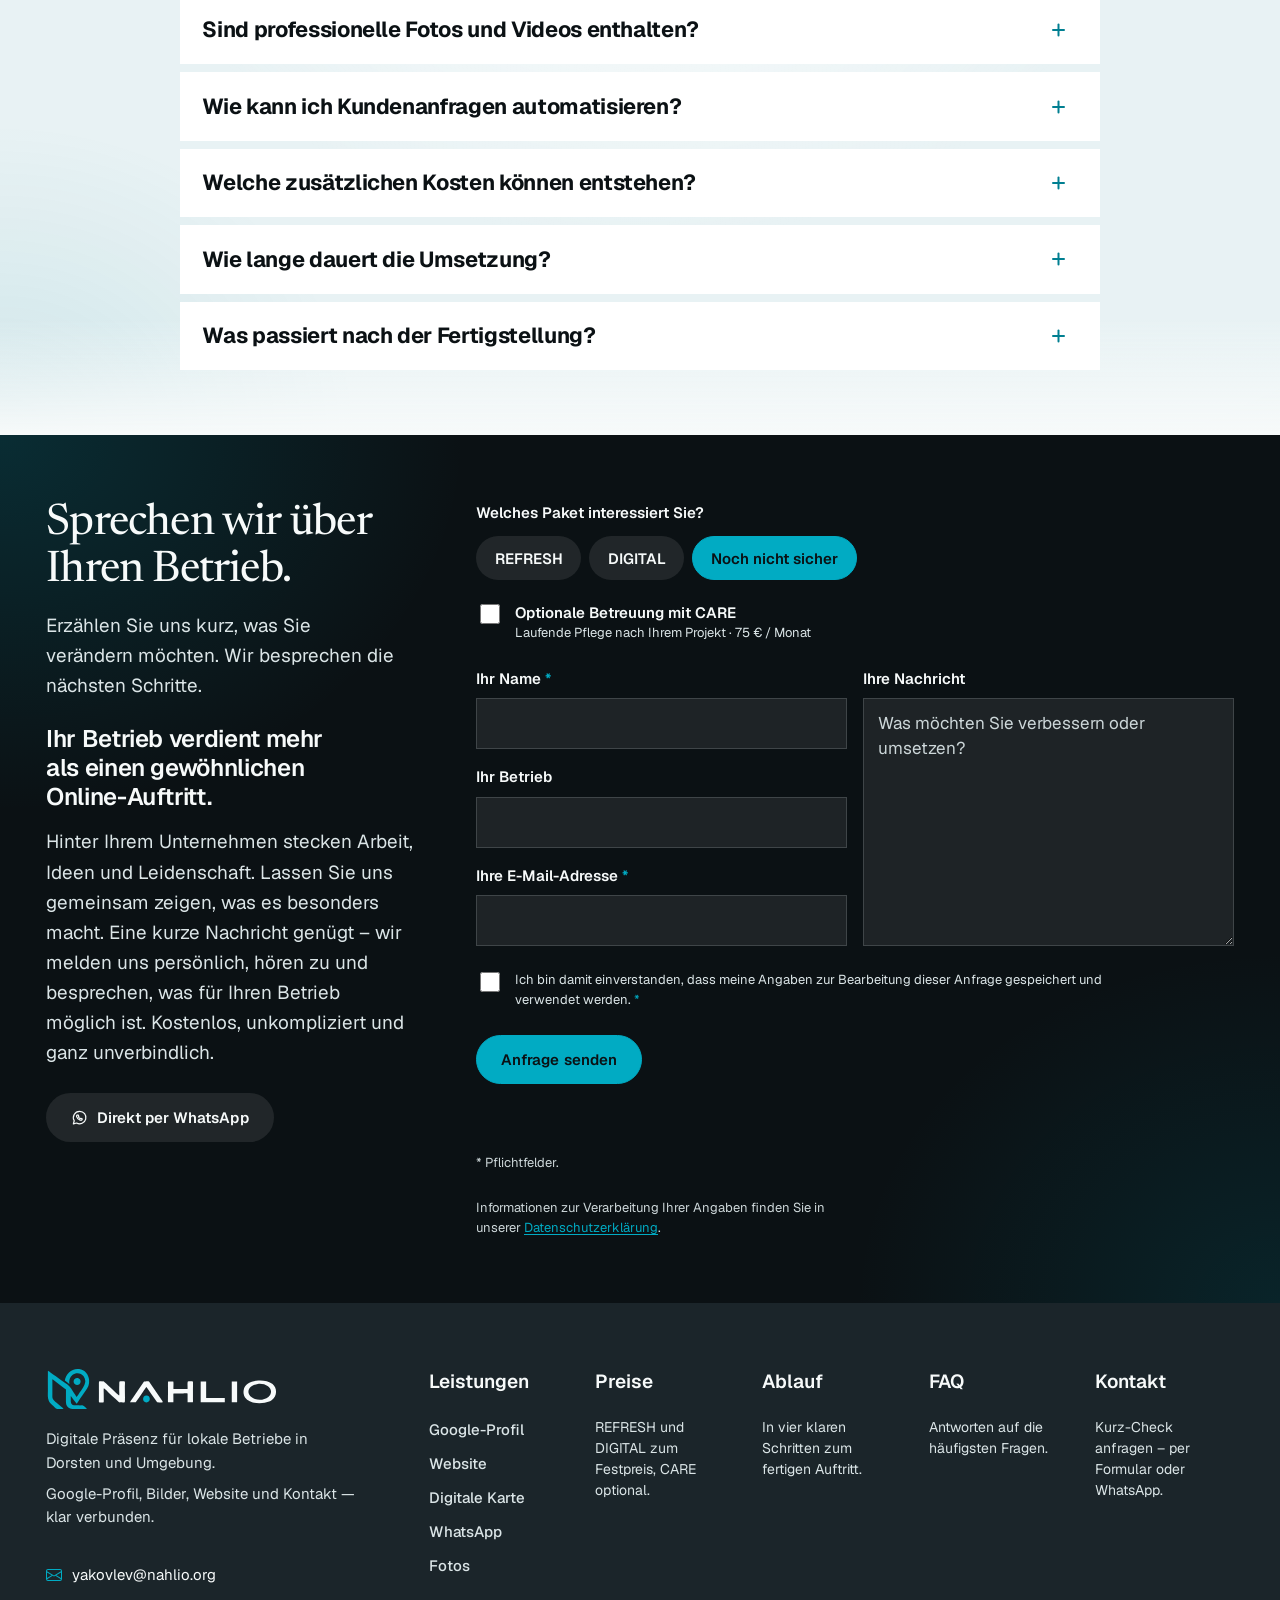
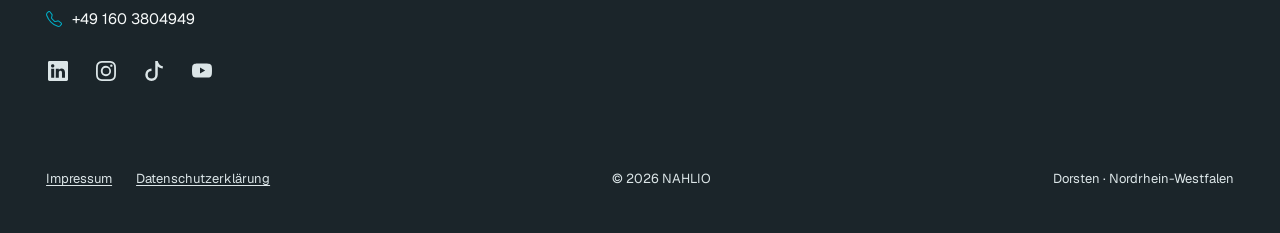
==== commit 2aa586e1: "Kundenweg: Handy sucht "Autowerkstatt Dorsten" (passend zum neuen Text in Schritt 01) Co-Authored-By" ====
--- a/index.html
+++ b/index.html
@@ -236,7 +236,7 @@
             <!-- 1) Google-Suche -->
             <div class="ks-app ks-g">
               <div class="ks-g__top">
-                <div class="ks-g__bar"><svg class="ks-ic" viewBox="0 0 24 24"><circle cx="10.5" cy="10.5" r="6.5"/><path d="m15.5 15.5 5 5"/></svg><span class="ks-g__q"><span data-ks-type="Kfz Mechatroniker"></span><span class="ks-g__ph">Suchen oder URL eingeben</span></span><svg class="ks-ic ks-g__x" viewBox="0 0 24 24"><path d="m6 6 12 12M18 6 6 18"/></svg><svg class="ks-ic ks-g__mic" viewBox="0 0 24 24"><rect x="9" y="3" width="6" height="11" rx="3"/><path d="M5.5 11a6.5 6.5 0 0 0 13 0M12 17.5V21"/></svg></div>
+                <div class="ks-g__bar"><svg class="ks-ic" viewBox="0 0 24 24"><circle cx="10.5" cy="10.5" r="6.5"/><path d="m15.5 15.5 5 5"/></svg><span class="ks-g__q"><span data-ks-type="Autowerkstatt Dorsten"></span><span class="ks-g__ph">Suchen oder URL eingeben</span></span><svg class="ks-ic ks-g__x" viewBox="0 0 24 24"><path d="m6 6 12 12M18 6 6 18"/></svg><svg class="ks-ic ks-g__mic" viewBox="0 0 24 24"><rect x="9" y="3" width="6" height="11" rx="3"/><path d="M5.5 11a6.5 6.5 0 0 0 13 0M12 17.5V21"/></svg></div>
                 <div class="ks-g__tabs"><span class="is-on">Alle</span><span>Maps</span><span>Bilder</span><span>Videos</span><span>News</span><span>Shopping</span></div>
               </div>
               <div class="ks-g__body">
--- a/css/story.css
+++ b/css/story.css
@@ -1,7 +1,7 @@
 /* ==========================================================================
    NAHLIO — Zwei Scroll-Geschichten (Wunsch 05.11.)
    1. "So finden Kunden zu Ihnen" (.ks): eine Seite, die beim Scrollen stehen bleibt. Links in der Mitte der
-      Titel und der aktuelle Schritt, rechts ein Handy: Google-Suche "Kfz Mechatroniker" -> der Betrieb mit den
+      Titel und der aktuelle Schritt, rechts ein Handy: Google-Suche "Autowerkstatt Dorsten" -> der Betrieb mit den
       besten Bewertungen faellt auf -> Tipp aufs Foto: Profil mit Bildern und Bewertungen (Vertrauen) ->
       Leistungen -> Tipp auf WhatsApp: der Termin-Assistent (Bot), Terminanfrage als Formular, bestaetigt, in den
       Kalender -> Bewertung.
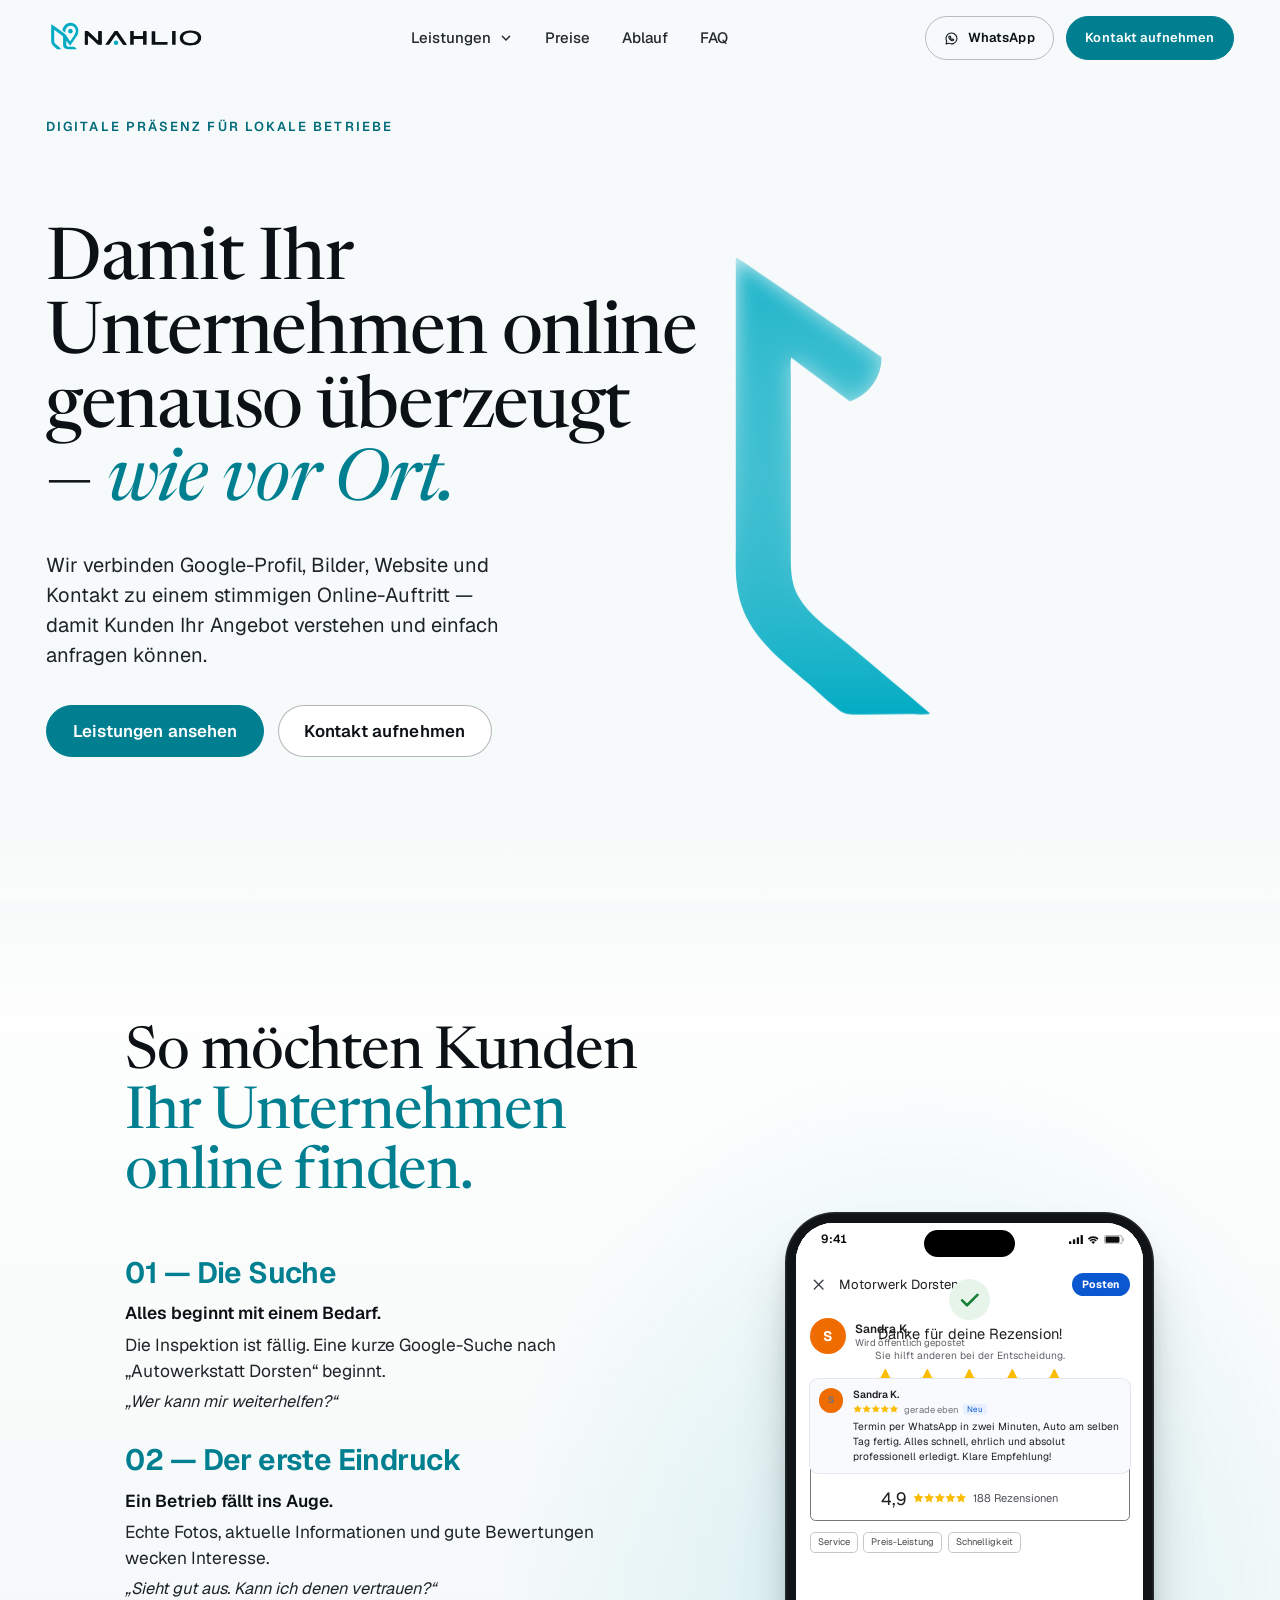
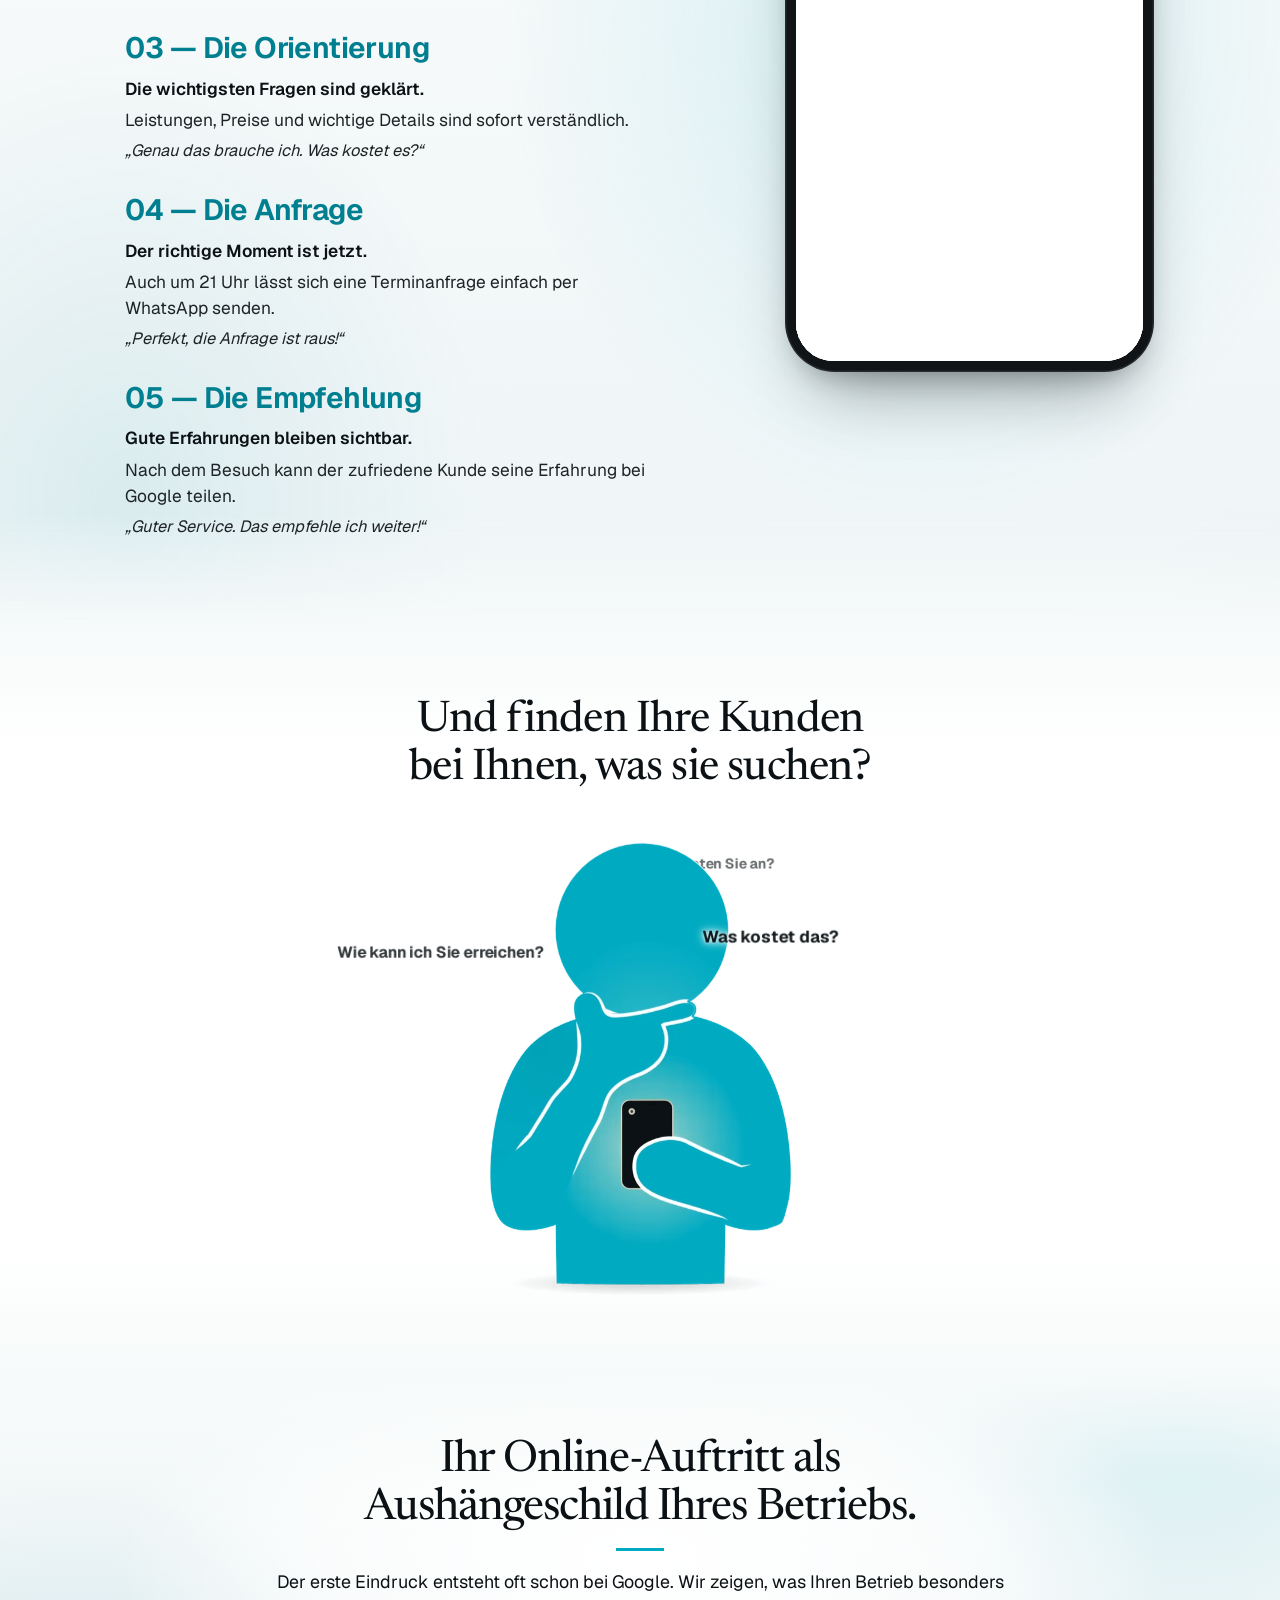
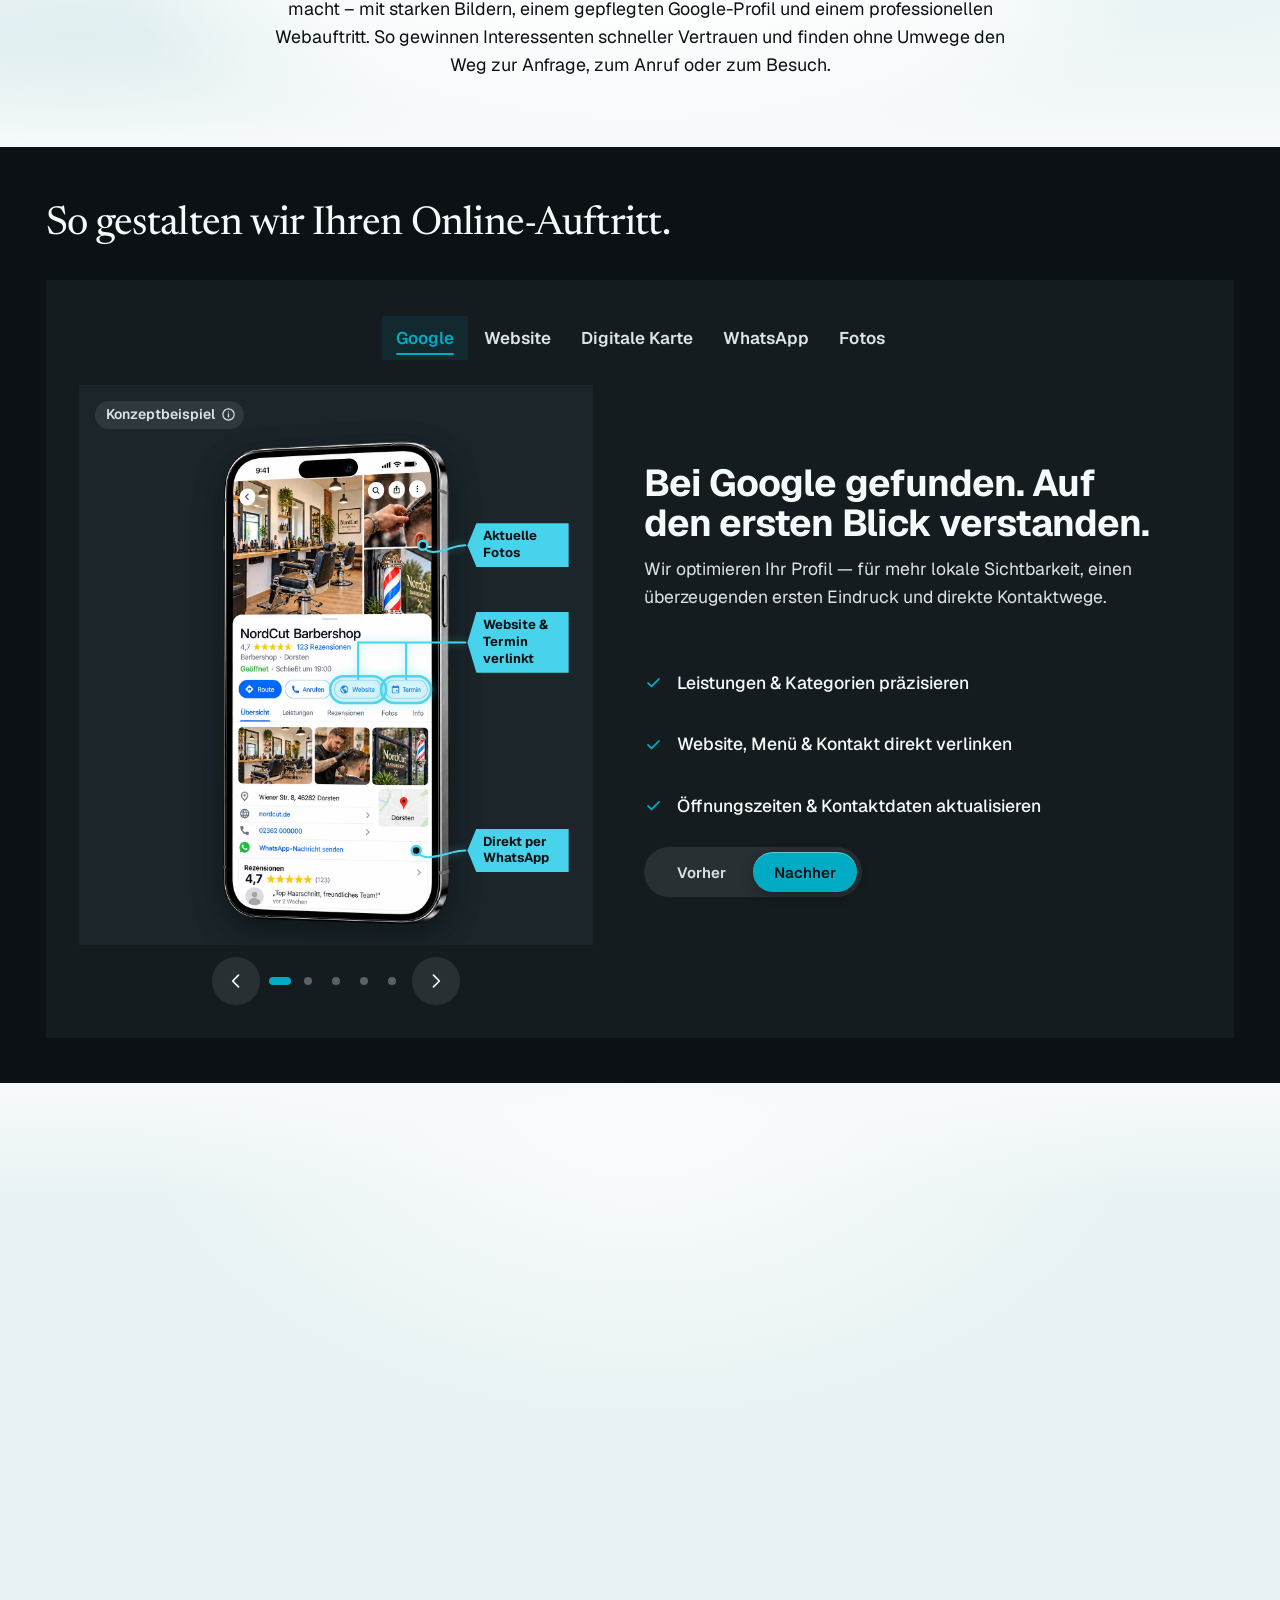
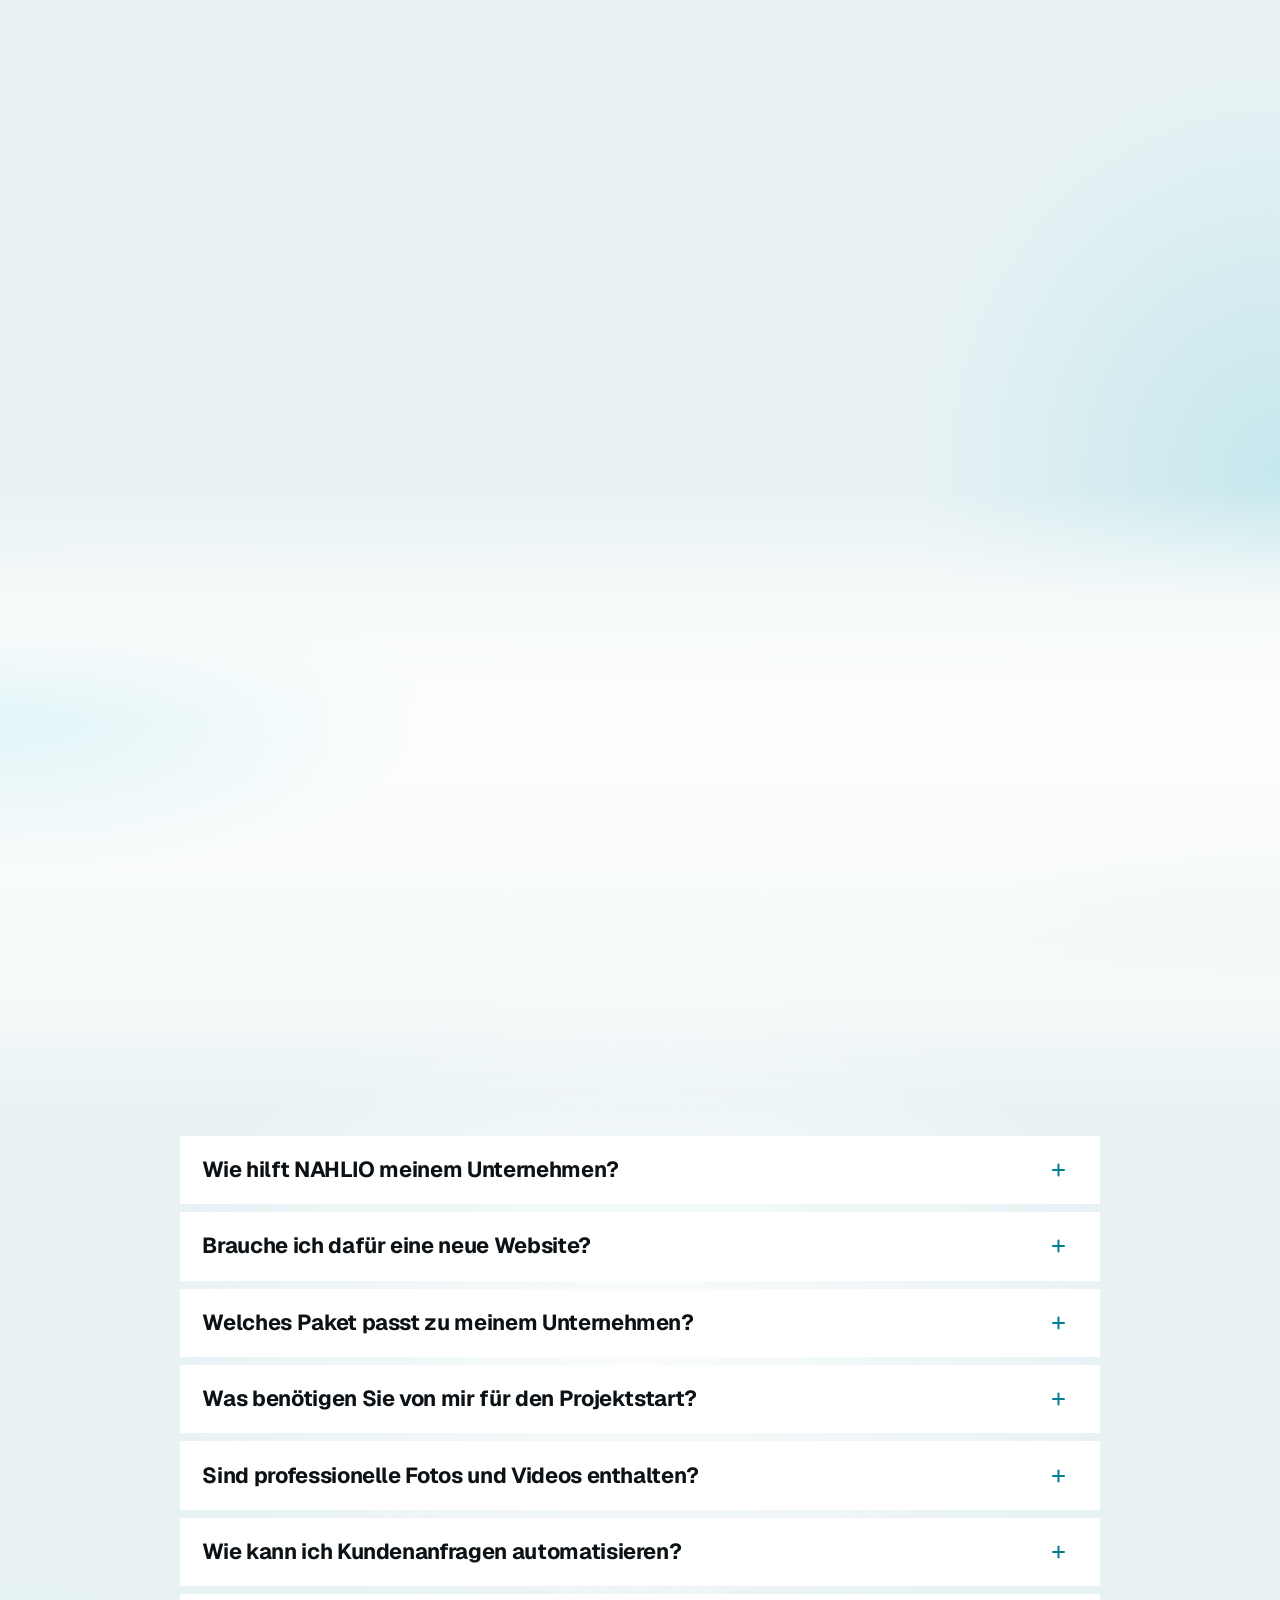
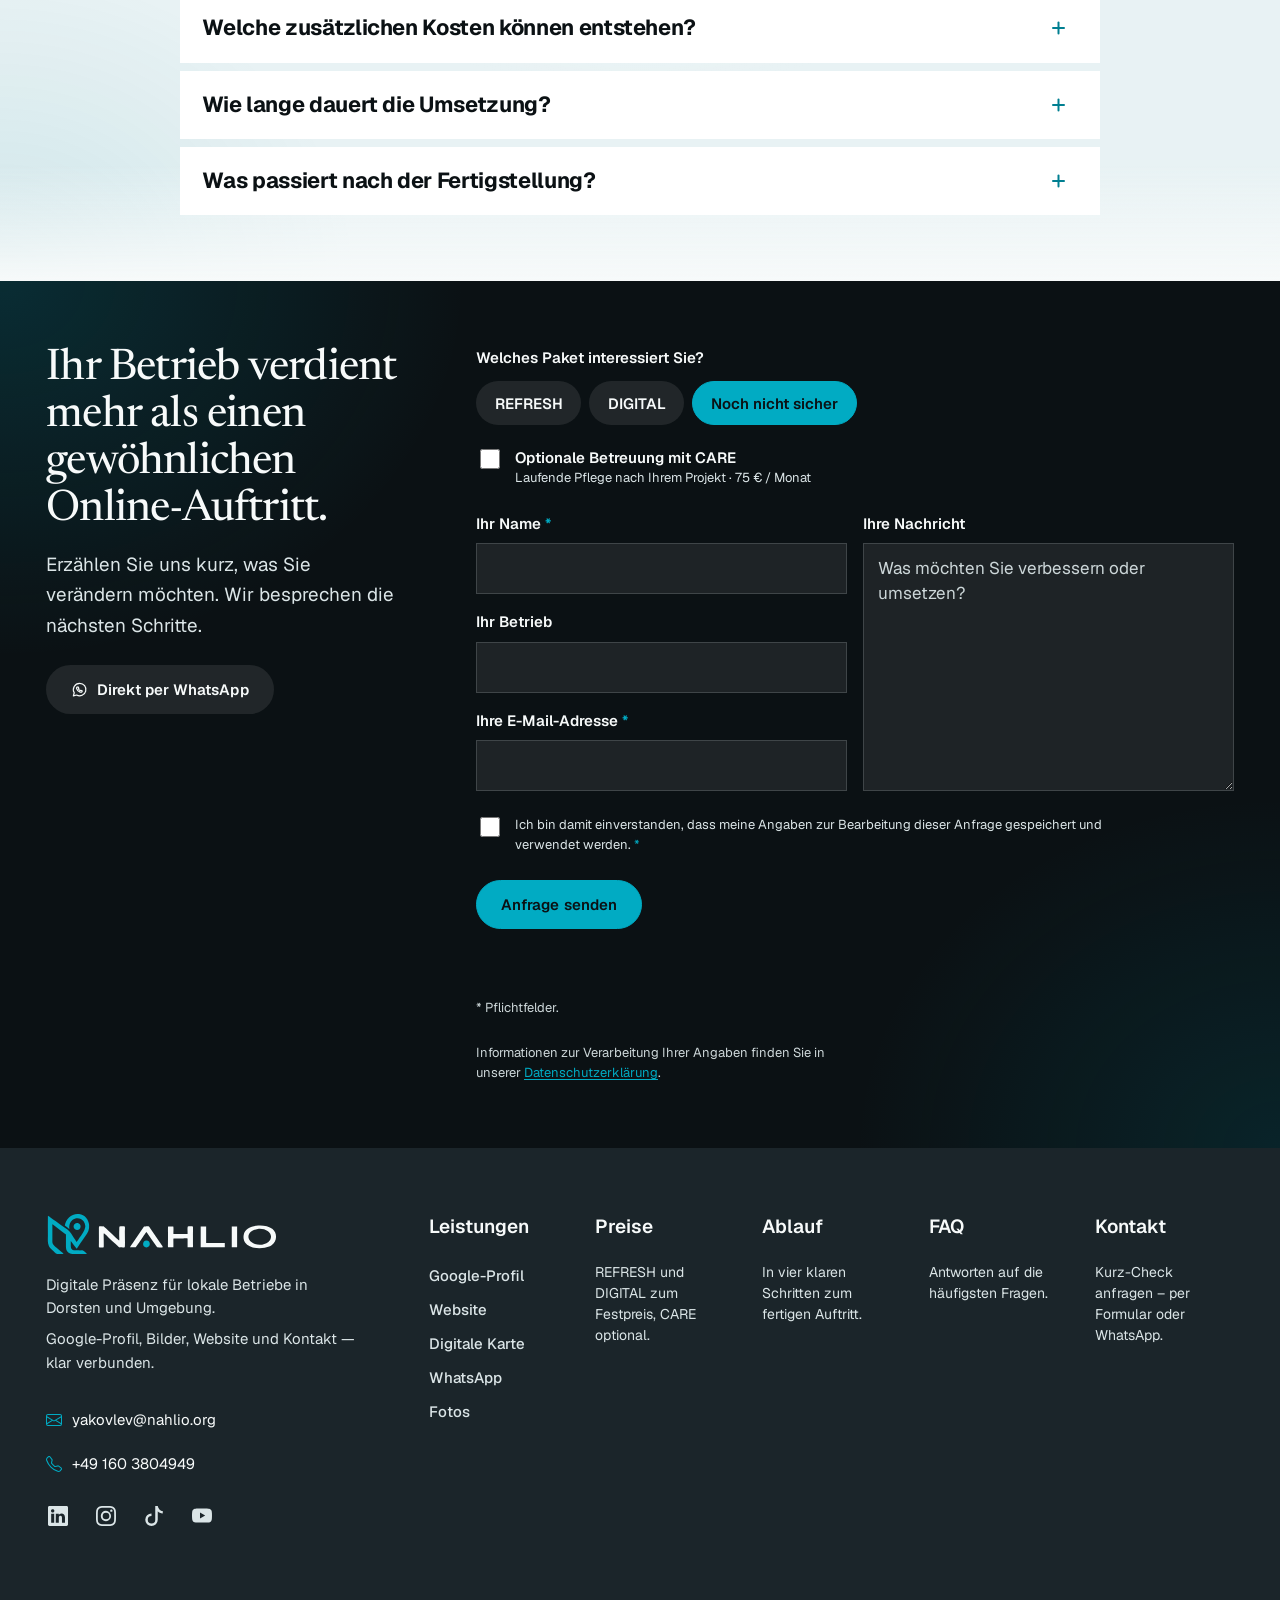
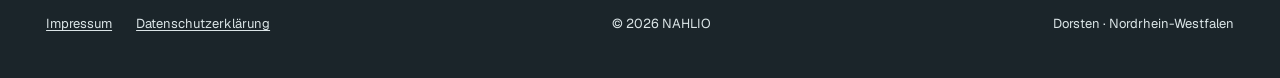
==== commit e061f87c: "Texte richtig zugeordnet, Figur ohne Auftakt - Kundenweg: "So moechten Kunden Ihr Unternehmen online" ====
--- a/index.html
+++ b/index.html
@@ -22,9 +22,9 @@
 <link rel="manifest" href="site.webmanifest">
 <link rel="preload" href="fonts/geist-latin.woff2" as="font" type="font/woff2" crossorigin>
 <link rel="preload" href="fonts/newsreader-latin-standard-normal.woff2" as="font" type="font/woff2" crossorigin>
-<link rel="stylesheet" href="css/styles.css?v=g3">
+<link rel="stylesheet" href="css/styles.css?v=g4">
 <link rel="stylesheet" href="css/premium.css?v=19">
-<link rel="stylesheet" href="css/story.css?v=41">
+<link rel="stylesheet" href="css/story.css?v=42">
 <link rel="stylesheet" href="css/flat.css?v=9">
 <link rel="stylesheet" href="css/szenen.css?v=1">
 <link rel="stylesheet" href="css/space.css?v=5">
@@ -216,14 +216,13 @@
     <div class="ks__stage">
       <div class="shell ks__in">
         <div class="ks__text">
-          <h2 class="ks__title" id="kundenweg-titel">So finden <span class="ks__hl">Kunden zu Ihnen</span></h2>
-          <p class="ks__sub">So möchten Kunden Ihr Unternehmen online finden.</p>
+          <h2 class="ks__title" id="kundenweg-titel">So möchten Kunden <span class="ks__hl">Ihr Unternehmen online finden.</span></h2>
           <ol class="ks__steps" role="list">
-            <li class="ks__step is-active" data-step="0"><h3 class="ks__step-title"><span class="ks__hl">01 — Die Suche</span></h3><p class="ks__step-lead"><strong>Alles beginnt mit einem Bedarf.</strong></p><p class="ks__step-text">Die Inspektion ist fällig. Der Kunde greift zum Smartphone und sucht „Autowerkstatt Dorsten“. Jetzt möchte er schnell einen passenden Betrieb in seiner Nähe finden.</p><p class="ks__step-thought"><em>„Wer kann mir hier weiterhelfen?“</em></p></li>
-            <li class="ks__step" data-step="1"><h3 class="ks__step-title"><span class="ks__hl">02 — Der erste Eindruck</span></h3><p class="ks__step-lead"><strong>Ein Betrieb fällt ins Auge.</strong></p><p class="ks__step-text">Zwischen den Suchergebnissen entdeckt er eine Werkstatt mit echten Fotos, aktuellen Informationen und überzeugenden Bewertungen. Er wird neugierig und schaut genauer hin.</p><p class="ks__step-thought"><em>„Sieht gut aus. Kann ich denen vertrauen?“</em></p></li>
-            <li class="ks__step" data-step="2"><h3 class="ks__step-title"><span class="ks__hl">03 — Die Orientierung</span></h3><p class="ks__step-lead"><strong>Die wichtigsten Fragen sind geklärt.</strong></p><p class="ks__step-text">Ein Klick auf die Website: Inspektion, Bremsenservice, Reifenwechsel. Alles verständlich erklärt, Preise oder Richtwerte leicht zu finden. Die Werkstatt scheint genau das Richtige zu bieten.</p><p class="ks__step-thought"><em>„Genau das brauche ich. Was kostet mich das ungefähr?“</em></p></li>
-            <li class="ks__step" data-step="3"><h3 class="ks__step-title"><span class="ks__hl">04 — Die Anfrage</span></h3><p class="ks__step-lead"><strong>Der richtige Moment ist jetzt.</strong></p><p class="ks__step-text">Es ist 21 Uhr, die Werkstatt ist geschlossen. Trotzdem kann er über WhatsApp sofort eine Terminanfrage senden. Am nächsten Morgen muss er nicht wieder daran denken.</p><p class="ks__step-thought"><em>„Super, Anfrage ist raus. Jetzt muss ich nur noch auf die Bestätigung warten.“</em></p></li>
-            <li class="ks__step" data-step="4"><h3 class="ks__step-title"><span class="ks__hl">05 — Die Empfehlung</span></h3><p class="ks__step-lead"><strong>Eine gute Erfahrung bleibt nicht unsichtbar.</strong></p><p class="ks__step-text">Das Auto ist wieder fit, der Kunde zufrieden. Über einen einfachen Link kann er seine Erfahrung bei Google teilen – und anderen bei ihrer Entscheidung helfen.</p><p class="ks__step-thought"><em>„Guter Service. Die Werkstatt kann ich weiterempfehlen.“</em></p></li>
+            <li class="ks__step is-active" data-step="0"><h3 class="ks__step-title"><span class="ks__hl">01 — Die Suche</span></h3><p class="ks__step-lead"><strong>Alles beginnt mit einem Bedarf.</strong></p><p class="ks__step-text">Die Inspektion ist fällig. Eine kurze Google-Suche nach „Autowerkstatt Dorsten“ beginnt.</p><p class="ks__step-thought"><em>„Wer kann mir weiterhelfen?“</em></p></li>
+            <li class="ks__step" data-step="1"><h3 class="ks__step-title"><span class="ks__hl">02 — Der erste Eindruck</span></h3><p class="ks__step-lead"><strong>Ein Betrieb fällt ins Auge.</strong></p><p class="ks__step-text">Echte Fotos, aktuelle Informationen und gute Bewertungen wecken Interesse.</p><p class="ks__step-thought"><em>„Sieht gut aus. Kann ich denen vertrauen?“</em></p></li>
+            <li class="ks__step" data-step="2"><h3 class="ks__step-title"><span class="ks__hl">03 — Die Orientierung</span></h3><p class="ks__step-lead"><strong>Die wichtigsten Fragen sind geklärt.</strong></p><p class="ks__step-text">Leistungen, Preise und wichtige Details sind sofort verständlich.</p><p class="ks__step-thought"><em>„Genau das brauche ich. Was kostet es?“</em></p></li>
+            <li class="ks__step" data-step="3"><h3 class="ks__step-title"><span class="ks__hl">04 — Die Anfrage</span></h3><p class="ks__step-lead"><strong>Der richtige Moment ist jetzt.</strong></p><p class="ks__step-text">Auch um 21 Uhr lässt sich eine Terminanfrage einfach per WhatsApp senden.</p><p class="ks__step-thought"><em>„Perfekt, die Anfrage ist raus!“</em></p></li>
+            <li class="ks__step" data-step="4"><h3 class="ks__step-title"><span class="ks__hl">05 — Die Empfehlung</span></h3><p class="ks__step-lead"><strong>Gute Erfahrungen bleiben sichtbar.</strong></p><p class="ks__step-text">Nach dem Besuch kann der zufriedene Kunde seine Erfahrung bei Google teilen.</p><p class="ks__step-thought"><em>„Guter Service. Das empfehle ich weiter!“</em></p></li>
           </ol>
           <div class="ks__bar" aria-hidden="true"><i></i><i></i><i></i><i></i><i></i></div>
         </div>
@@ -361,7 +360,7 @@
   </div>
 </section>
 </div>
-<!-- Wunsch 10.11.: Strichmann nach "So finden Kunden zu Ihnen": nimmt das Handy, das Licht des Bildschirms faellt auf sein
+<!-- Wunsch 10.11.: Strichmann nach dem Kundenweg: nimmt das Handy, das Licht des Bildschirms faellt auf sein
      Gesicht, dann denkt er nach; um seinen Kopf kreisen die drei Fragen. Darunter je eine kurze Erklaerung. -->
 <section class="section frage" id="fragen-kunden" data-frage data-theme="white" data-nav-theme="light" aria-labelledby="frage-titel">
   <h2 class="frage__title" id="frage-titel">Und finden Ihre Kunden bei Ihnen, was sie suchen?</h2>
@@ -370,9 +369,8 @@
     <span class="frage__q">Was bieten Sie an?</span>
     <span class="frage__q">Was kostet das?</span>
     <span class="frage__q">Wie kann ich Sie erreichen?</span>
-    <!-- Figur als Video (Auftakt, dann ruhige Schleife). Jedes Bild traegt Farbe und Deckkraft nebeneinander; story.js
+    <!-- Figur als Video (ruhige Schleife in der Endhaltung; Wunsch 12.11.: ohne Auftakt). Jedes Bild traegt Farbe und Deckkraft nebeneinander; story.js
          setzt sie im WebGL-Canvas zusammen: die Figur mit durchsichtigem Grund, hell wie dunkel gleich (kein Umfaerben). -->
-    <video class="frage__src" data-src="intro" muted playsinline preload="auto" aria-hidden="true" tabindex="-1"><source src="media/frage-intro.mp4?v=11" type="video/mp4"><source src="media/frage-intro.webm?v=11" type="video/webm"></video>
     <video class="frage__src" data-src="loop" muted playsinline loop preload="auto" aria-hidden="true" tabindex="-1"><source src="media/frage-ruhe.mp4?v=4" type="video/mp4"><source src="media/frage-ruhe.webm?v=4" type="video/webm"></video>
     <canvas class="frage__gl" aria-hidden="true"></canvas>
     <svg class="frage__art" viewBox="90 96 586 484" focusable="false">
@@ -540,10 +538,8 @@
   <div class="shell">
     <div class="cta__grid">
       <div class="stack cta__intro" data-pop="rise">
-        <h2 class="cta__title" id="kontakt-titel">Sprechen wir über Ihren Betrieb.</h2>
+        <h2 class="cta__title" id="kontakt-titel">Ihr Betrieb verdient mehr als einen gewöhnlichen Online-Auftritt.</h2>
         <p class="cta__body">Erzählen Sie uns kurz, was Sie verändern möchten. Wir besprechen die nächsten Schritte.</p>
-        <h3 class="cta__sub">Ihr Betrieb verdient mehr als einen gewöhnlichen Online-Auftritt.</h3>
-        <p class="cta__body">Hinter Ihrem Unternehmen stecken Arbeit, Ideen und Leidenschaft. Lassen Sie uns gemeinsam zeigen, was es besonders macht. Eine kurze Nachricht genügt – wir melden uns persönlich, hören zu und besprechen, was für Ihren Betrieb möglich ist. Kostenlos, unkompliziert und ganz unverbindlich.</p>
         <div class="cta__direct"><a class="btn btn--wa cta__wa" href="https://wa.me/491603804949?text=Hallo%20Artem"><svg class="wa-ico" viewBox="0 0 24 24" aria-hidden="true" focusable="false"><path d="M12 3.2a8.7 8.7 0 0 0-7.5 13.1L3.3 20.7l4.5-1.2A8.7 8.7 0 1 0 12 3.2z"/><path d="M9.2 8.6c.2-.4.5-.4.8-.3l.9 2c0 .3-.3.6-.5.8.5 1 1.3 1.8 2.3 2.3.2-.2.5-.6.8-.5l2 .9c.1.3.1.6-.2 1-.5.8-1.5 1-2.6.7-2.4-.7-4.2-2.5-4.9-4.9-.3-1 0-1.6.4-2z"/></svg><span>Direkt per WhatsApp</span></a></div>
       </div>
       <form class="form" data-form data-pop="rise" method="post" action="kontakt.php" data-packages="{&quot;refresh&quot;: &quot;REFRESH&quot;, &quot;digital&quot;: &quot;DIGITAL&quot;, &quot;unsure&quot;: &quot;Noch nicht sicher&quot;}"
@@ -615,6 +611,6 @@
 </footer>
 <script src="js/app.js?v=w1" defer></script>
 <script src="js/hero-mark.js?v=15" defer></script>
-<script src="js/story.js?v=31" defer></script>
+<script src="js/story.js?v=32" defer></script>
 </body>
 </html>
--- a/css/styles.css
+++ b/css/styles.css
@@ -2285,10 +2285,6 @@
 
 .cta__body { color: var(--text-2); max-width: 44ch; font-size: clamp(16px, 15px + 0.3vw, 19px); line-height: 1.6; }
 
-/* Zwischenueberschrift im Kontakt (neuer Text 11.11.) */
-.cta__sub { margin: var(--s-2, 8px) 0 0; font-family: var(--font-display); font-size: clamp(20px, 15px + 0.7vw, 26px); line-height: 1.2;
-            letter-spacing: -0.015em; font-weight: 600; max-width: 26ch; text-wrap: balance; }
-
 .cta__direct { display: grid; justify-items: start; gap: 8px; margin-top: 8px; }
 
 .cta__wa-note { font-size: var(--fs-sm); line-height: 1.5; color: var(--text-2); }
--- a/css/story.css
+++ b/css/story.css
@@ -52,9 +52,7 @@
    Ueberschrift (wie "wie vor Ort." im Hero: --brand-deep, gut lesbar auf Weiss) */
 .ks__hl { color: var(--brand-deep); }
 .ks__step-text { margin: 0; max-width: 31em; font-size: clamp(17px, 0.5vw + 11.5px, 21px); line-height: 1.5; color: var(--text-2); }
-/* Neuer Text (11.11.): Zeile unter dem Titel, Kernsatz je Schritt (fett) und der Gedanke des Kunden (kursiv) */
-.ks__sub { margin: calc(-1 * clamp(14px, 2.6svh, 34px)) 0 clamp(22px, 3.6svh, 40px); max-width: 31em;
-           font-size: clamp(17px, 0.5vw + 11.5px, 21px); line-height: 1.45; color: var(--text-2); }
+/* Neuer Text (11./12.11.): Kernsatz je Schritt (fett) und der Gedanke des Kunden (kursiv) */
 .ks__step-lead { margin: 0 0 6px; max-width: 31em; font-size: clamp(17px, 0.5vw + 11.5px, 21px); line-height: 1.4; color: var(--ink); }
 .ks__step-lead strong { font-weight: 600; }
 .ks__step-thought { margin: 12px 0 0; max-width: 31em; font-size: clamp(16px, 0.4vw + 11px, 19px); line-height: 1.45; color: var(--ink-70, var(--text-2)); }
@@ -457,7 +455,6 @@
   .ks__title { font-size: clamp(28px, 7.2vw, 44px); max-width: none; margin-bottom: 8px; }
   .ks__step-title { font-size: 21px; margin: 4px 0 5px; }
   .ks__step-text { font-size: 14.5px; line-height: 1.42; }
-  .ks__sub { margin: -4px 0 6px; font-size: 14.5px; }
   .ks__step-lead { margin-bottom: 2px; font-size: 15px; line-height: 1.35; }
   .ks__step-thought { margin-top: 5px; font-size: 14px; line-height: 1.38; }
     .ks__bar { margin-top: 10px; }
@@ -468,7 +465,7 @@
   .ks__title { font-size: 46px; }
   .ks__step-title { font-size: 27px; }
   .ks__step-text { font-size: 17px; }
-  .ks__sub, .ks__step-lead { font-size: 17px; }
+  .ks__step-lead { font-size: 17px; }
   .ks__step-thought { font-size: 16px; }
 }
 
@@ -583,8 +580,8 @@
 .fig__breath { transform-origin: 383px 560px; }
 .fig__head { transform-origin: 383px 300px; }
 .frage__art { z-index: 2; }
-/* Figur als Video (tools/figur): Auftakt (90 Bilder, 60 fps, 1,5 s), danach eine ruhige Schleife (8 s: Atmen, Kopf,
-   Licht). Figur in Markenfarbe (Wunsch 11.11.), auf hellem wie dunklem Grund gleich. Jedes Videobild traegt Farbe und
+/* Figur als Video (tools/figur): eine ruhige Schleife in der Endhaltung (8 s: Atmen, Kopf, Licht); der Auftakt mit
+   Hand und Handy entfaellt (Wunsch 12.11.). Figur in Markenfarbe (Wunsch 11.11.), auf hellem wie dunklem Grund gleich. Jedes Videobild traegt Farbe und
    Deckkraft nebeneinander; story.js setzt sie in einem WebGL-Canvas zusammen -> echter durchsichtiger Grund in jedem
    Browser. Video und Canvas faerbt auch der erzwungene Dunkelmodus von Samsung Internet nicht um (nicht abschaltbar,
    nicht erkennbar): die Figur bleibt blau, ohne Kasten. Die SVG-Zeichnung (.frage__art) bleibt fuer ohne Skript und
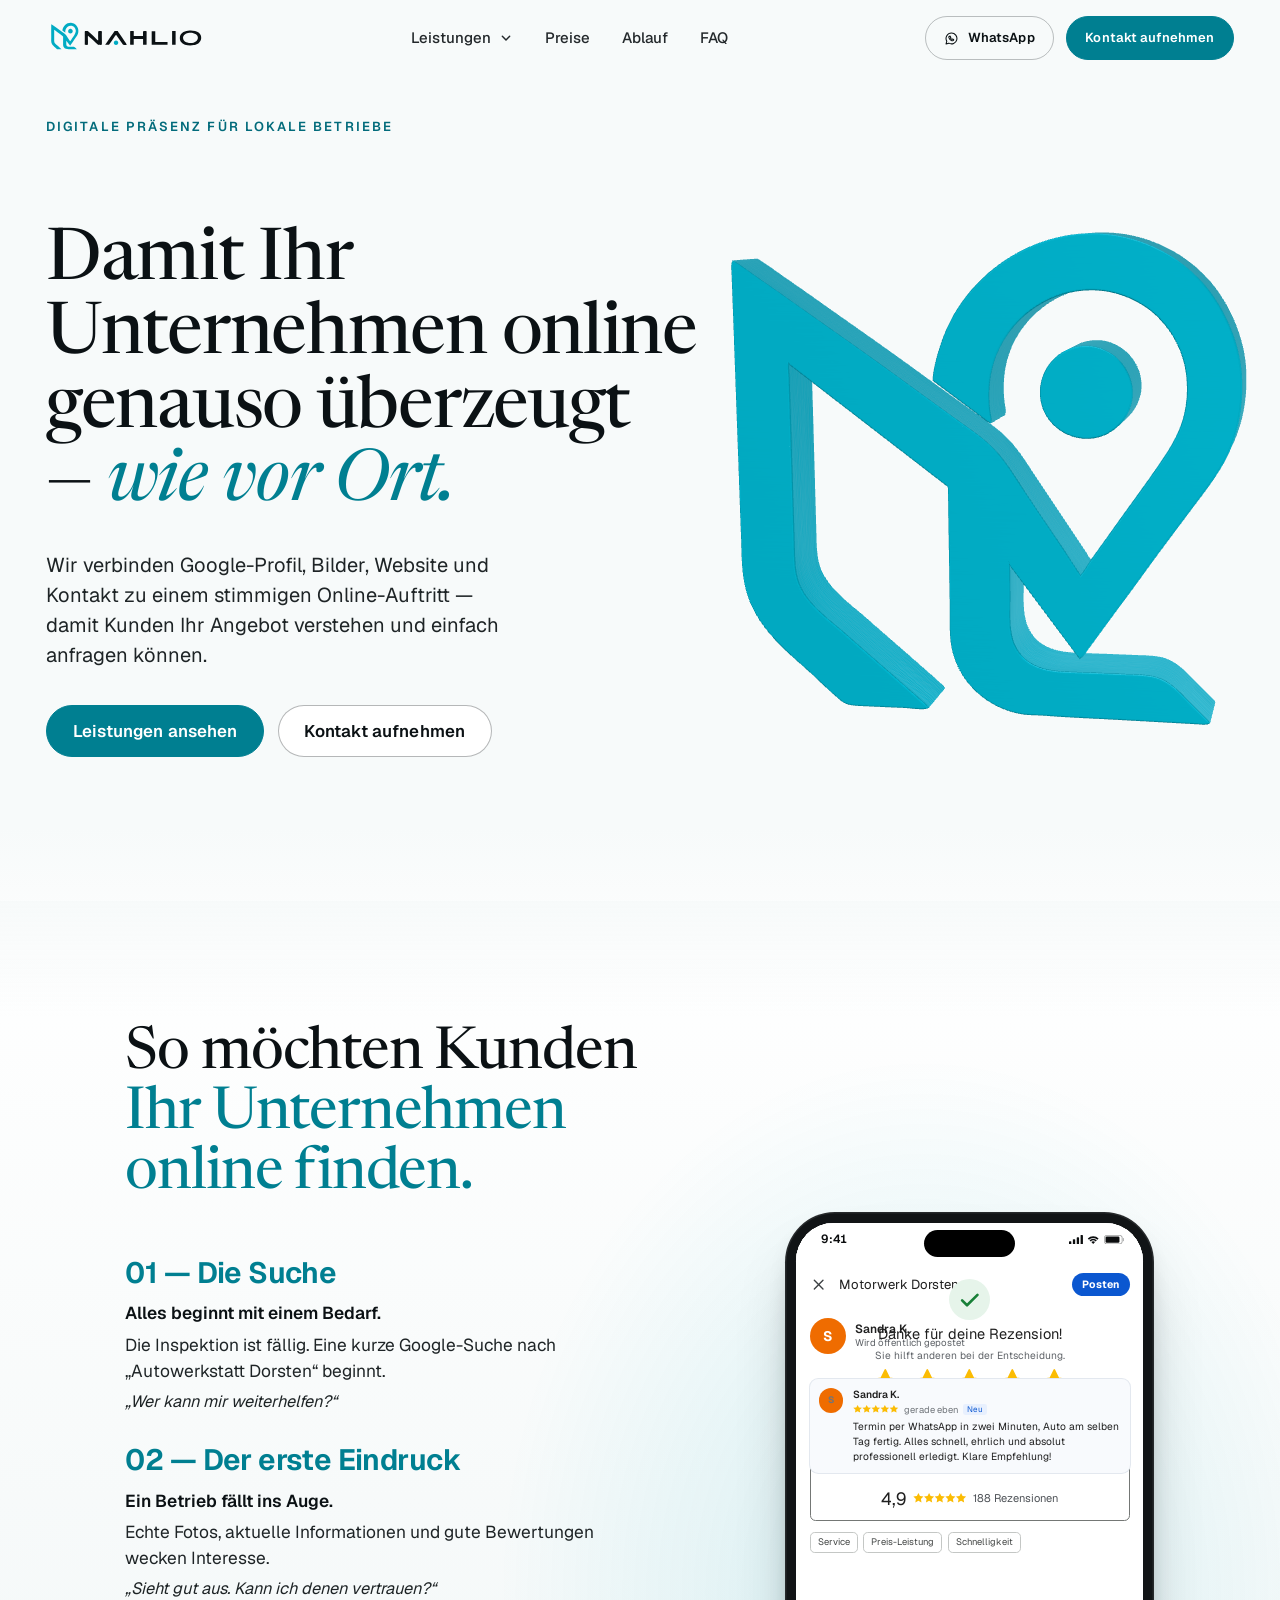
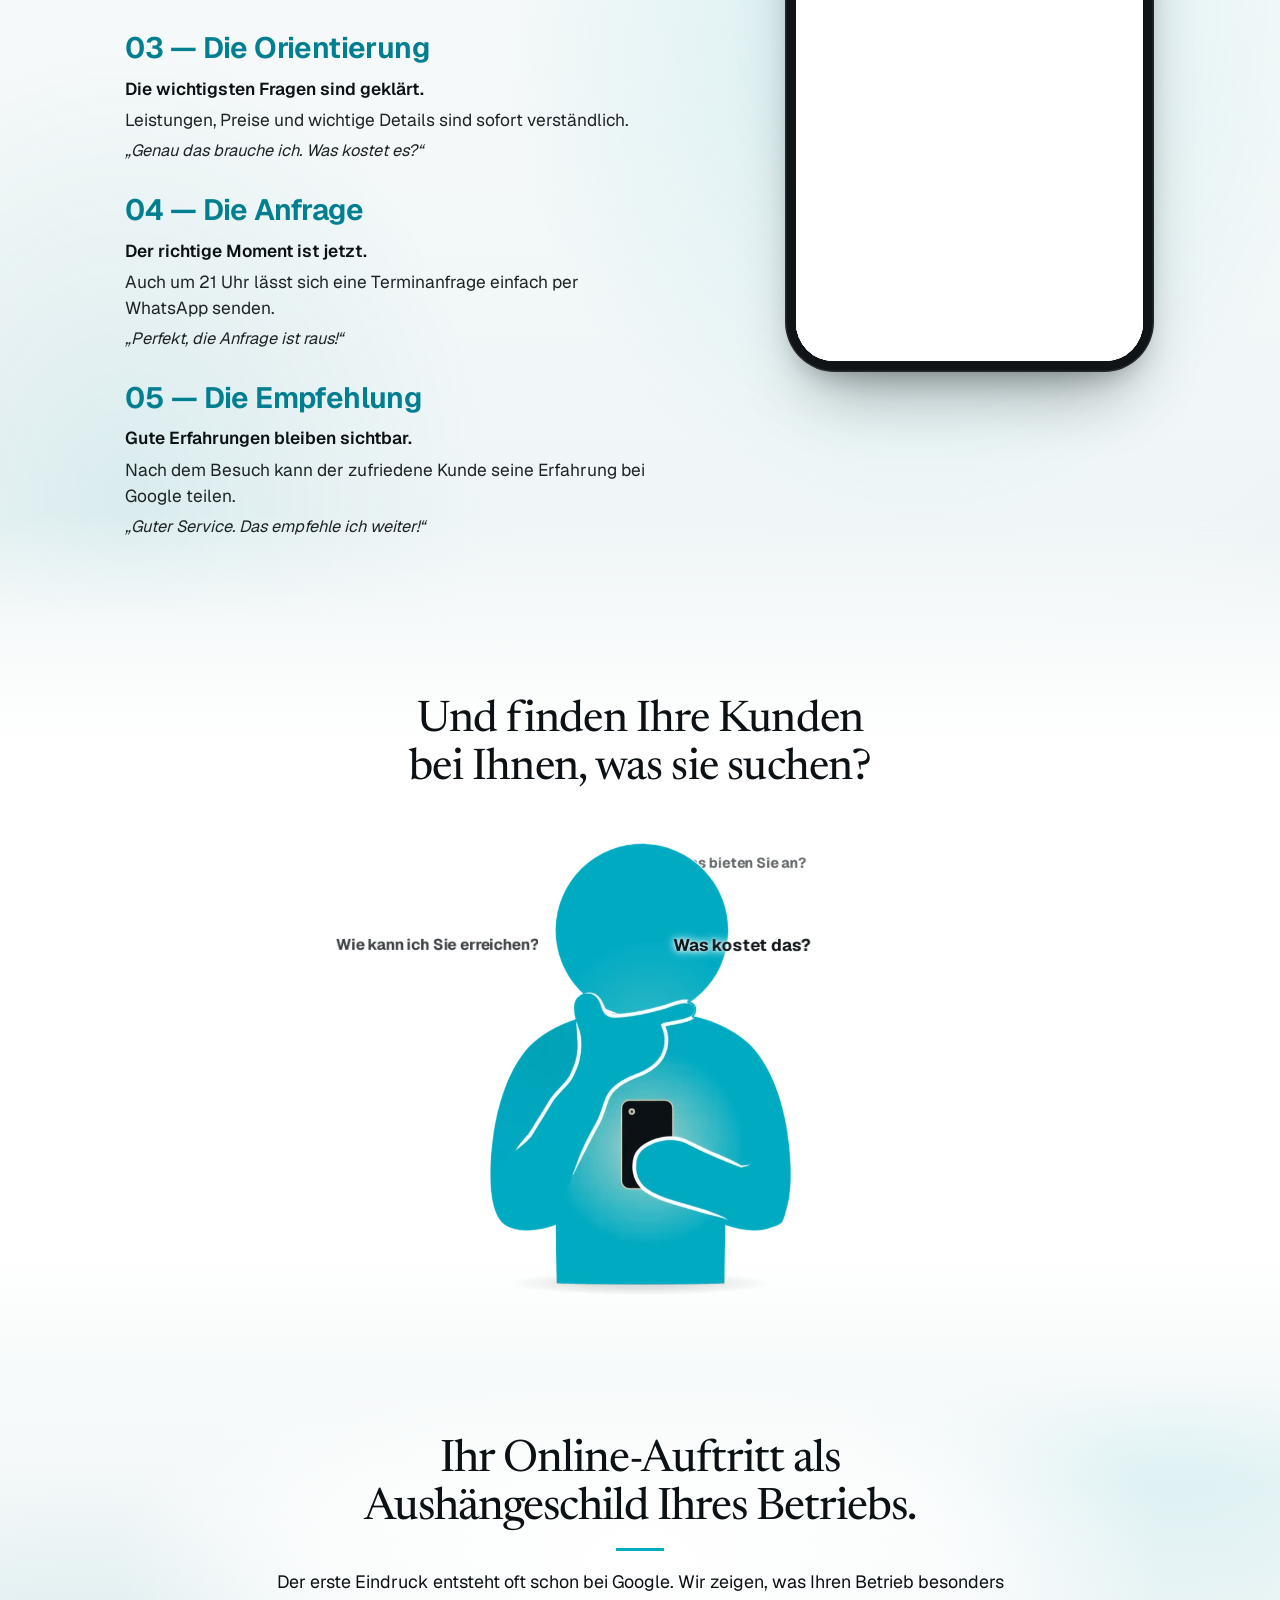
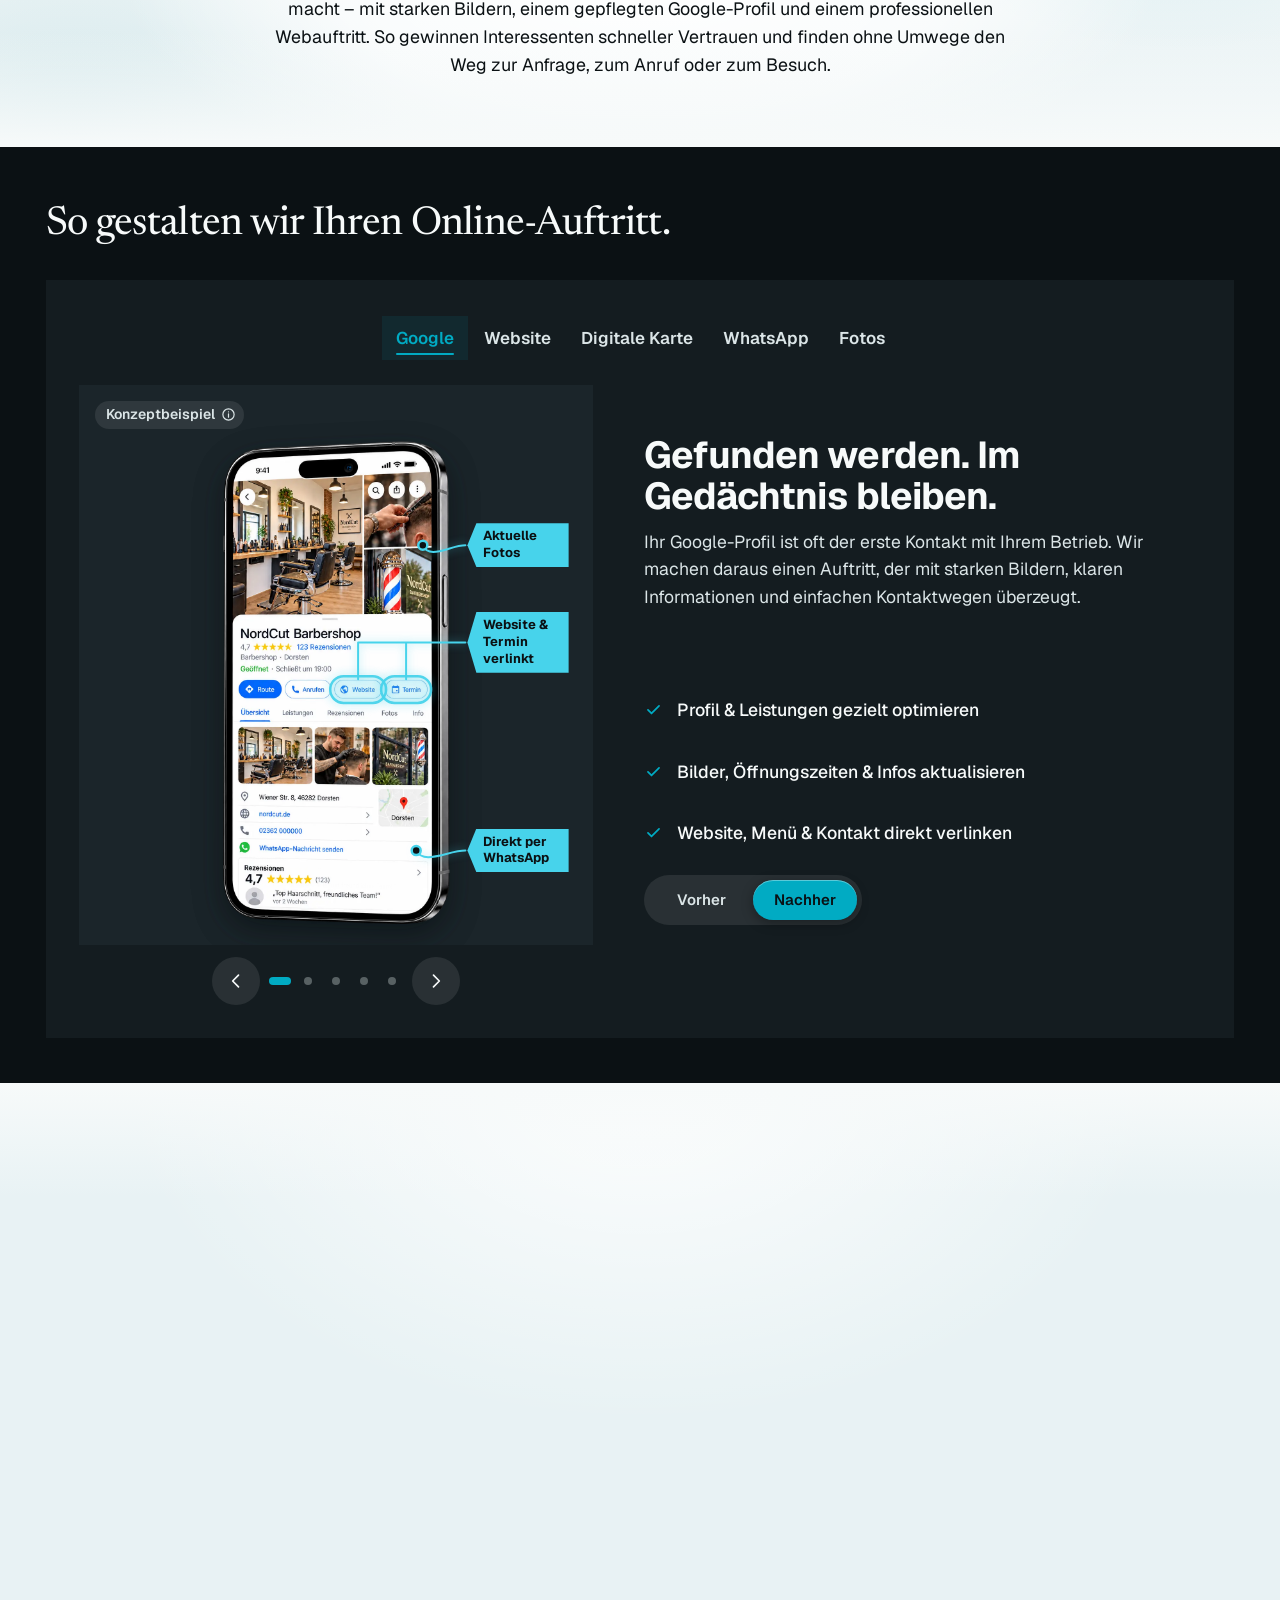
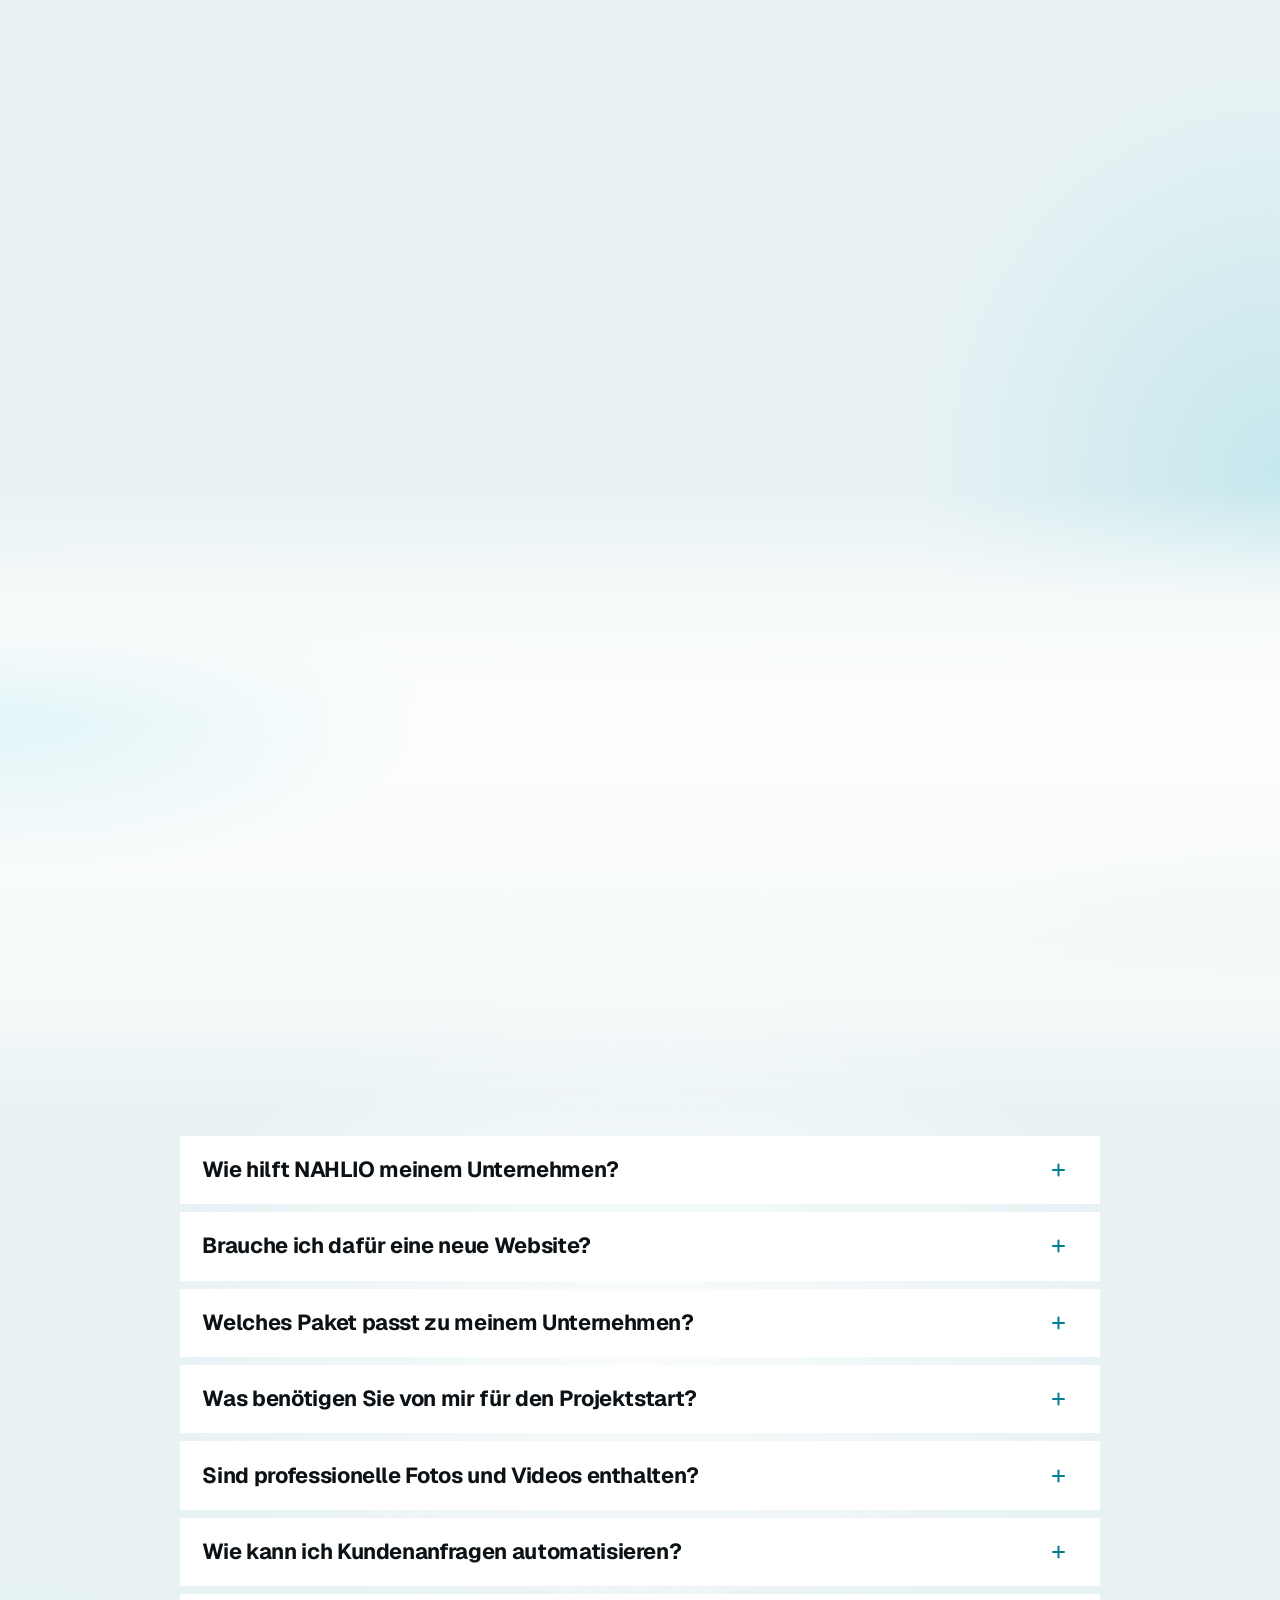
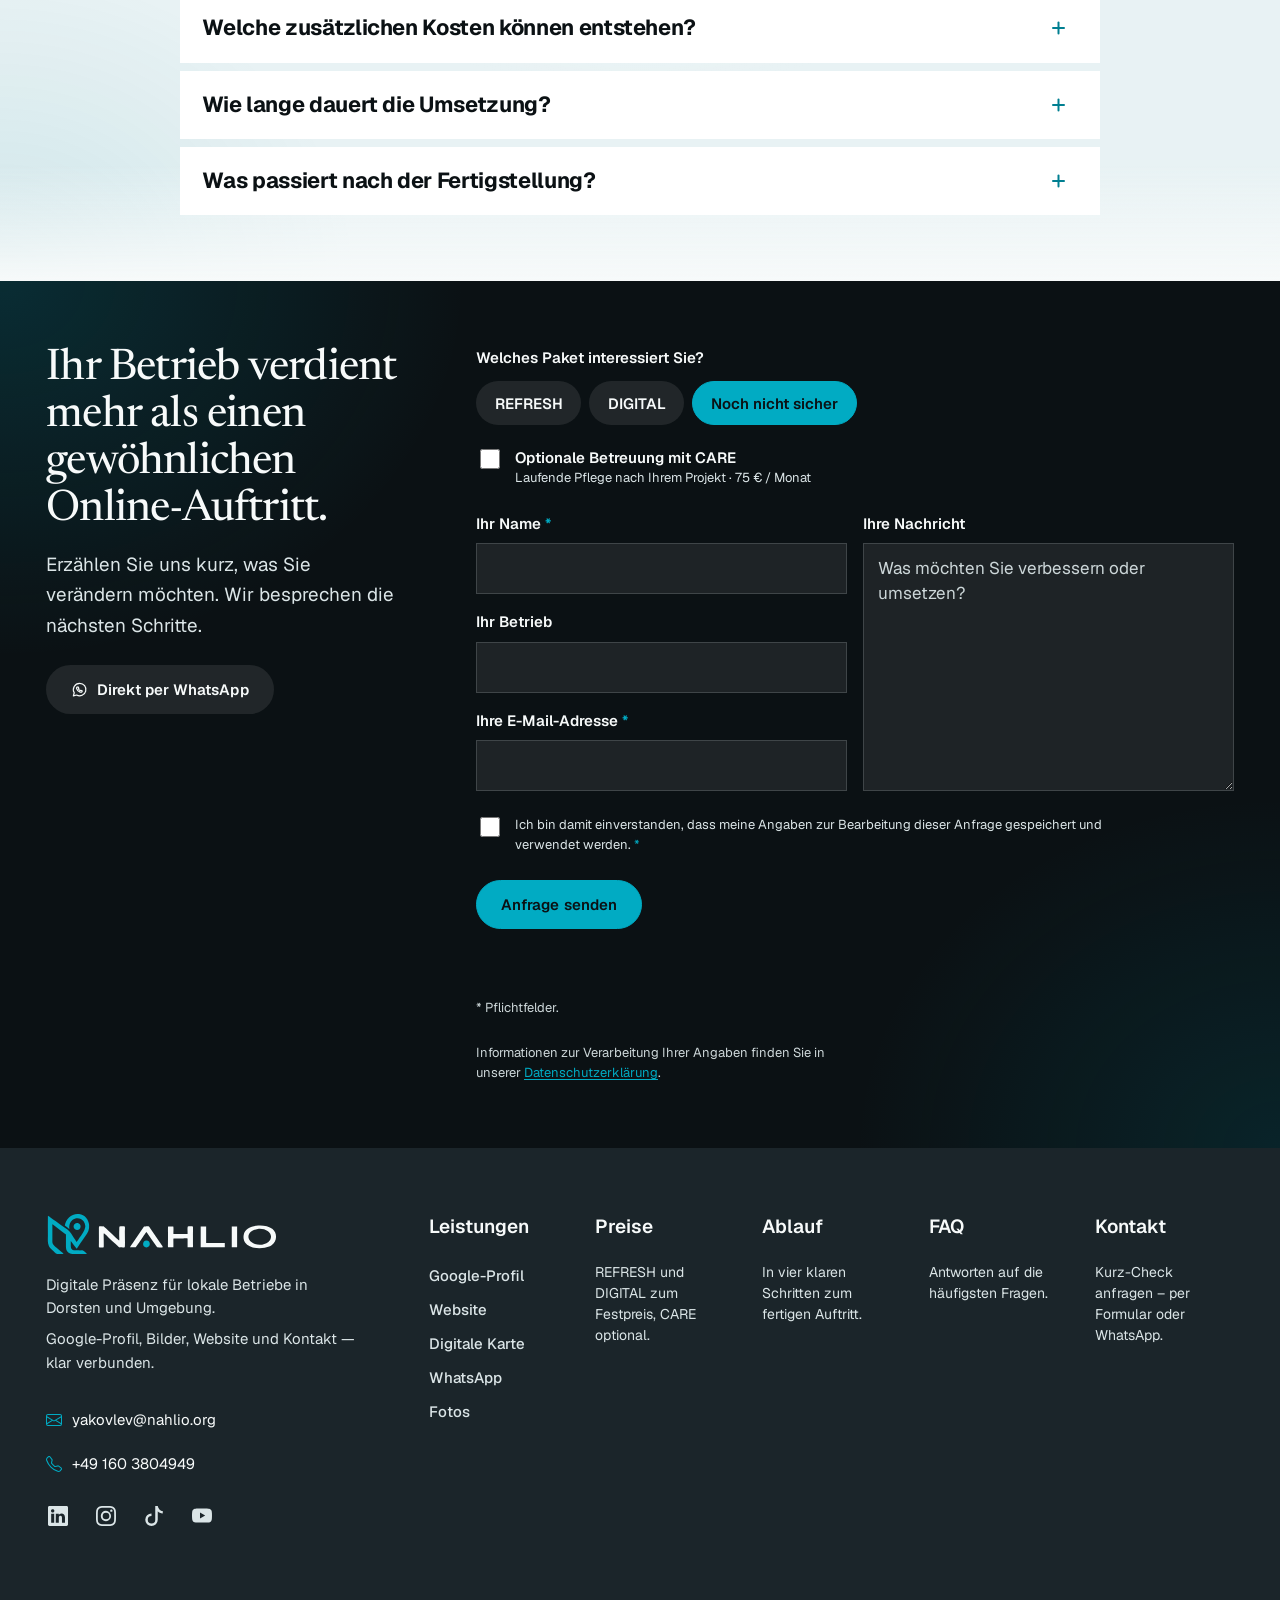
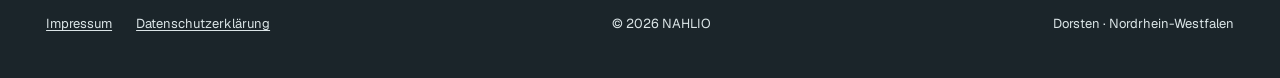
==== commit 6502b240: "Hero-Marke ohne Unschaerfe, 3D-Vorderseite in Markenfarbe; neue Texte der fuenf Leistungen - Hero: U" ====
--- a/index.html
+++ b/index.html
@@ -419,7 +419,7 @@
     <div class="sc__card">
       <div class="sc__tabs" role="tablist" aria-label="Beispiel auswählen" data-sc-tabs><button class="sc__tab" type="button" role="tab" id="sc-tab-google" data-key="google" aria-controls="sc-panel" aria-selected="true" tabindex="0">Google</button><button class="sc__tab" type="button" role="tab" id="sc-tab-website" data-key="website" aria-controls="sc-panel" aria-selected="false" tabindex="-1">Website</button><button class="sc__tab" type="button" role="tab" id="sc-tab-karte" data-key="karte" aria-controls="sc-panel" aria-selected="false" tabindex="-1">Digitale Karte</button><button class="sc__tab" type="button" role="tab" id="sc-tab-kontakt" data-key="kontakt" aria-controls="sc-panel" aria-selected="false" tabindex="-1">WhatsApp</button><button class="sc__tab" type="button" role="tab" id="sc-tab-fotos" data-key="fotos" aria-controls="sc-panel" aria-selected="false" tabindex="-1">Fotos</button></div>
       <div class="sc__panel" id="sc-panel" role="tabpanel" aria-labelledby="sc-tab-google" tabindex="0" data-sc-panel>
-        <div class="sc__stack sc__text"><div class="sc__item sc__copy is-active" data-sc-item data-key="google" style="--k:0"><h3 class="sc__h">Bei Google gefunden. Auf den ersten Blick verstanden.</h3><p class="sc__p">Wir optimieren Ihr Profil — für mehr lokale Sichtbarkeit, einen überzeugenden ersten Eindruck und direkte Kontaktwege.</p></div><div class="sc__item sc__copy" data-sc-item data-key="website" style="--k:1"><h3 class="sc__h">Ihr Betrieb. Alles auf einer Seite.</h3><p class="sc__p">Wir gestalten Ihren Webauftritt — mit Bildern, Angeboten und direkten Kontaktwegen. Ihre digitale Menü-, Preis- oder Servicekarte ist integriert.</p></div><div class="sc__item sc__copy" data-sc-item data-key="karte" style="--k:2"><h3 class="sc__h">Ihr Angebot. Auf einen Blick.</h3><p class="sc__p">Wir erstellen digitale Speisekarten, Preislisten und Leistungskataloge — damit Kunden schnell finden, was zu ihnen passt.</p></div><div class="sc__item sc__copy" data-sc-item data-key="kontakt" style="--k:3"><h3 class="sc__h">Aus einer Frage wird eine Anfrage.</h3><p class="sc__p">Preise klären, Termine anfragen oder direkt mit Ihnen schreiben — alles in WhatsApp.</p></div><div class="sc__item sc__copy" data-sc-item data-key="fotos" style="--k:4"><h3 class="sc__h">Ihr Betrieb. Echt im Bild.</h3><p class="sc__p">Wir fotografieren und filmen bei Ihnen vor Ort — Räume, Angebote und Ihre Arbeit im Detail.</p></div></div>
+        <div class="sc__stack sc__text"><div class="sc__item sc__copy is-active" data-sc-item data-key="google" style="--k:0"><h3 class="sc__h">Gefunden werden. Im Gedächtnis bleiben.</h3><p class="sc__p">Ihr Google-Profil ist oft der erste Kontakt mit Ihrem Betrieb. Wir machen daraus einen Auftritt, der mit starken Bildern, klaren Informationen und einfachen Kontaktwegen überzeugt.</p></div><div class="sc__item sc__copy" data-sc-item data-key="website" style="--k:1"><h3 class="sc__h">Ein Klick. Ihr ganzer Betrieb.</h3><p class="sc__p">Ein Kunde klickt auf Ihre Website – und findet alles, was ihn überzeugt. Wir bringen Ihre Leistungen, Bilder und Angebote auf einer modernen Seite zusammen. Klar präsentiert, einfach zu bedienen und mit direktem Weg zur Anfrage.</p></div><div class="sc__item sc__copy" data-sc-item data-key="karte" style="--k:2"><h3 class="sc__h">Alles im Blick. Alles, was Sie bieten.</h3><p class="sc__p">Ob Speisekarte, Preisliste oder Servicekatalog – wir verwandeln Ihr Angebot in eine moderne, digitale Übersicht. Ansprechend gestaltet, klar strukturiert und auf jedem Smartphone bequem durchzusehen. Als eigenständige Seite oder direkt in Ihre Website integriert.</p></div><div class="sc__item sc__copy" data-sc-item data-key="kontakt" style="--k:3"><h3 class="sc__h">Ihr Betrieb macht Feierabend. Ihr WhatsApp-Assistent nicht.</h3><p class="sc__p">Ein Kunde hat eine Frage – vielleicht gerade dann, wenn Sie beschäftigt sind oder längst Feierabend haben. Ihr WhatsApp-Assistent ist auch dann erreichbar, beantwortet häufige Fragen automatisch und nimmt Terminanfragen entgegen. Damit kein Anliegen bis zum nächsten Morgen warten muss.</p></div><div class="sc__item sc__copy" data-sc-item data-key="fotos" style="--k:4"><h3 class="sc__h">Ihr Betrieb. Von seiner besten Seite.</h3><p class="sc__p">Zeigen Sie, was Ihren Betrieb besonders macht. Wir halten echte Momente, Menschen und Details in professionellen Fotos und Kurzvideos fest – direkt bei Ihnen vor Ort. Für frische Bilder, die Eindruck hinterlassen und Ihren Online-Auftritt aufwerten.</p></div></div>
         <div class="sc__media">
           <div class="sc__stage" data-sc-stage>
             <button class="sc__concept-trigger" type="button" popovertarget="sc-concept" aria-controls="sc-concept" aria-expanded="false" data-sc-concept-trigger>Konzeptbeispiel<svg viewBox="0 0 24 24" aria-hidden="true" focusable="false"><circle cx="12" cy="12" r="9"/><path d="M12 11v5.2M12 7.7h.01"/></svg></button>
@@ -469,7 +469,7 @@
             <button class="sc__arrow" type="button" data-slide-next aria-label="Nächstes Beispiel"><svg viewBox="0 0 24 24" aria-hidden="true" focusable="false"><path d="m9 5 7 7-7 7"/></svg></button>
           </div>
         </div>
-        <div class="sc__stack sc__details"><div class="sc__item sc__more is-active" data-sc-item data-key="google" style="--k:0"><ul class="sc__list"><li><svg viewBox="0 0 24 24" aria-hidden="true" focusable="false"><path d="m5 12.5 4.5 4.5L19 7.5"/></svg><span>Leistungen &amp; Kategorien präzisieren</span></li><li><svg viewBox="0 0 24 24" aria-hidden="true" focusable="false"><path d="m5 12.5 4.5 4.5L19 7.5"/></svg><span>Website, Menü &amp; Kontakt direkt verlinken</span></li><li><svg viewBox="0 0 24 24" aria-hidden="true" focusable="false"><path d="m5 12.5 4.5 4.5L19 7.5"/></svg><span>Öffnungszeiten &amp; Kontaktdaten aktualisieren</span></li></ul><div class="sc__links"><div class="sc__compare" role="group" aria-label="Ansicht des Google-Profils"><button class="sc__seg" type="button" data-compare="before" aria-pressed="false">Vorher</button><button class="sc__seg" type="button" data-compare="after" aria-pressed="true">Nachher</button></div></div><p class="sc__gnotes" data-g-list><span class="sc__gnotes-k">Im Nachher-Bild:</span> <span class="sc__gnote">Aktuelle Fotos</span><span class="sc__gnotes-sep" aria-hidden="true"> · </span><span class="sc__gnote">Website &amp; Termin verlinkt</span><span class="sc__gnotes-sep" aria-hidden="true"> · </span><span class="sc__gnote">Direkt per WhatsApp</span></p></div><div class="sc__item sc__more" data-sc-item data-key="website" style="--k:1"><ul class="sc__list"><li><svg viewBox="0 0 24 24" aria-hidden="true" focusable="false"><path d="m5 12.5 4.5 4.5L19 7.5"/></svg><span>Individuelles Design für Ihren Betrieb</span></li><li><svg viewBox="0 0 24 24" aria-hidden="true" focusable="false"><path d="m5 12.5 4.5 4.5L19 7.5"/></svg><span>Klar strukturiert auf Smartphone &amp; Desktop</span></li><li><svg viewBox="0 0 24 24" aria-hidden="true" focusable="false"><path d="m5 12.5 4.5 4.5L19 7.5"/></svg><span>Anrufen, schreiben oder einen Termin anfragen</span></li></ul><div class="sc__links"><button class="sc__link" type="button" data-slide-action="goto" data-target="karte">Digitale Karte ansehen<svg viewBox="0 0 24 24" aria-hidden="true" focusable="false"><path d="m9 5 7 7-7 7"/></svg></button></div></div><div class="sc__item sc__more" data-sc-item data-key="karte" style="--k:2"><ul class="sc__list"><li><svg viewBox="0 0 24 24" aria-hidden="true" focusable="false"><path d="m5 12.5 4.5 4.5L19 7.5"/></svg><span>Übersichtlich nach Kategorien</span></li><li><svg viewBox="0 0 24 24" aria-hidden="true" focusable="false"><path d="m5 12.5 4.5 4.5L19 7.5"/></svg><span>Auf dem Smartphone leicht lesbar</span></li><li><svg viewBox="0 0 24 24" aria-hidden="true" focusable="false"><path d="m5 12.5 4.5 4.5L19 7.5"/></svg><span>Leistungen und Preise direkt vergleichen</span></li></ul><div class="sc__links"><button class="sc__link" type="button" data-slide-action="goto" data-target="website">Website-Beispiel ansehen<svg viewBox="0 0 24 24" aria-hidden="true" focusable="false"><path d="m9 5 7 7-7 7"/></svg></button></div></div><div class="sc__item sc__more" data-sc-item data-key="kontakt" style="--k:3"><ul class="sc__list"><li><svg viewBox="0 0 24 24" aria-hidden="true" focusable="false"><path d="m5 12.5 4.5 4.5L19 7.5"/></svg><span>Termin anfragen</span></li><li><svg viewBox="0 0 24 24" aria-hidden="true" focusable="false"><path d="m5 12.5 4.5 4.5L19 7.5"/></svg><span>Preise &amp; Leistungen ansehen</span></li><li><svg viewBox="0 0 24 24" aria-hidden="true" focusable="false"><path d="m5 12.5 4.5 4.5L19 7.5"/></svg><span>Direkt mit Ihnen schreiben</span></li></ul><p class="sc__closing">Auf Wunsch mit automatischen Antworten.</p><div class="sc__links"><button class="sc__link" type="button" data-slide-action="replay">Vorführung neu starten<svg viewBox="0 0 24 24" aria-hidden="true" focusable="false"><path d="m9 5 7 7-7 7"/></svg></button></div></div><div class="sc__item sc__more" data-sc-item data-key="fotos" style="--k:4"><ul class="sc__list"><li><svg viewBox="0 0 24 24" aria-hidden="true" focusable="false"><path d="m5 12.5 4.5 4.5L19 7.5"/></svg><span>15–20 bearbeitete Fotos</span></li><li><svg viewBox="0 0 24 24" aria-hidden="true" focusable="false"><path d="m5 12.5 4.5 4.5L19 7.5"/></svg><span>Kurzclips à 15 Sekunden</span></li><li><svg viewBox="0 0 24 24" aria-hidden="true" focusable="false"><path d="m5 12.5 4.5 4.5L19 7.5"/></svg><span>Für Google, Website &amp; Social Media</span></li></ul></div></div>
+        <div class="sc__stack sc__details"><div class="sc__item sc__more is-active" data-sc-item data-key="google" style="--k:0"><ul class="sc__list"><li><svg viewBox="0 0 24 24" aria-hidden="true" focusable="false"><path d="m5 12.5 4.5 4.5L19 7.5"/></svg><span>Profil &amp; Leistungen gezielt optimieren</span></li><li><svg viewBox="0 0 24 24" aria-hidden="true" focusable="false"><path d="m5 12.5 4.5 4.5L19 7.5"/></svg><span>Bilder, Öffnungszeiten &amp; Infos aktualisieren</span></li><li><svg viewBox="0 0 24 24" aria-hidden="true" focusable="false"><path d="m5 12.5 4.5 4.5L19 7.5"/></svg><span>Website, Menü &amp; Kontakt direkt verlinken</span></li></ul><div class="sc__links"><div class="sc__compare" role="group" aria-label="Ansicht des Google-Profils"><button class="sc__seg" type="button" data-compare="before" aria-pressed="false">Vorher</button><button class="sc__seg" type="button" data-compare="after" aria-pressed="true">Nachher</button></div></div><p class="sc__gnotes" data-g-list><span class="sc__gnotes-k">Im Nachher-Bild:</span> <span class="sc__gnote">Aktuelle Fotos</span><span class="sc__gnotes-sep" aria-hidden="true"> · </span><span class="sc__gnote">Website &amp; Termin verlinkt</span><span class="sc__gnotes-sep" aria-hidden="true"> · </span><span class="sc__gnote">Direkt per WhatsApp</span></p></div><div class="sc__item sc__more" data-sc-item data-key="website" style="--k:1"><ul class="sc__list"><li><svg viewBox="0 0 24 24" aria-hidden="true" focusable="false"><path d="m5 12.5 4.5 4.5L19 7.5"/></svg><span>Individuelles Design, das zu Ihrem Betrieb passt</span></li><li><svg viewBox="0 0 24 24" aria-hidden="true" focusable="false"><path d="m5 12.5 4.5 4.5L19 7.5"/></svg><span>Leistungen, Bilder &amp; Preise übersichtlich vereint</span></li><li><svg viewBox="0 0 24 24" aria-hidden="true" focusable="false"><path d="m5 12.5 4.5 4.5L19 7.5"/></svg><span>Mobil optimiert &amp; direkte Kontaktmöglichkeiten</span></li></ul><div class="sc__links"><button class="sc__link" type="button" data-slide-action="goto" data-target="karte">Digitale Karte ansehen<svg viewBox="0 0 24 24" aria-hidden="true" focusable="false"><path d="m9 5 7 7-7 7"/></svg></button></div></div><div class="sc__item sc__more" data-sc-item data-key="karte" style="--k:2"><ul class="sc__list"><li><svg viewBox="0 0 24 24" aria-hidden="true" focusable="false"><path d="m5 12.5 4.5 4.5L19 7.5"/></svg><span>Speisekarten, Preislisten &amp; Leistungen digital gestalten</span></li><li><svg viewBox="0 0 24 24" aria-hidden="true" focusable="false"><path d="m5 12.5 4.5 4.5L19 7.5"/></svg><span>Bilder, Beschreibungen &amp; Preise übersichtlich präsentieren</span></li><li><svg viewBox="0 0 24 24" aria-hidden="true" focusable="false"><path d="m5 12.5 4.5 4.5L19 7.5"/></svg><span>Mobil optimiert – eigenständig oder in Ihre Website integriert</span></li></ul><div class="sc__links"><button class="sc__link" type="button" data-slide-action="goto" data-target="website">Website-Beispiel ansehen<svg viewBox="0 0 24 24" aria-hidden="true" focusable="false"><path d="m9 5 7 7-7 7"/></svg></button></div></div><div class="sc__item sc__more" data-sc-item data-key="kontakt" style="--k:3"><ul class="sc__list"><li><svg viewBox="0 0 24 24" aria-hidden="true" focusable="false"><path d="m5 12.5 4.5 4.5L19 7.5"/></svg><span>Häufige Fragen automatisch beantworten</span></li><li><svg viewBox="0 0 24 24" aria-hidden="true" focusable="false"><path d="m5 12.5 4.5 4.5L19 7.5"/></svg><span>Leistungen &amp; Preise direkt im Chat zeigen</span></li><li><svg viewBox="0 0 24 24" aria-hidden="true" focusable="false"><path d="m5 12.5 4.5 4.5L19 7.5"/></svg><span>Terminanfragen jederzeit entgegennehmen</span></li></ul><p class="sc__closing">Auf Wunsch mit automatischen Antworten.</p><div class="sc__links"><button class="sc__link" type="button" data-slide-action="replay">Vorführung neu starten<svg viewBox="0 0 24 24" aria-hidden="true" focusable="false"><path d="m9 5 7 7-7 7"/></svg></button></div></div><div class="sc__item sc__more" data-sc-item data-key="fotos" style="--k:4"><ul class="sc__list"><li><svg viewBox="0 0 24 24" aria-hidden="true" focusable="false"><path d="m5 12.5 4.5 4.5L19 7.5"/></svg><span>Echte Einblicke in Räume, Team, Angebote &amp; Details</span></li><li><svg viewBox="0 0 24 24" aria-hidden="true" focusable="false"><path d="m5 12.5 4.5 4.5L19 7.5"/></svg><span>Lebendige Kurzvideos, die Ihren Betrieb erlebbar machen</span></li><li><svg viewBox="0 0 24 24" aria-hidden="true" focusable="false"><path d="m5 12.5 4.5 4.5L19 7.5"/></svg><span>Professionell bearbeitet für Google, Website, Menüs &amp; Social Media</span></li></ul></div></div>
       </div>
     </div>
     <p class="visually-hidden" aria-live="polite" data-sc-live data-announce="Beispiel {n} von {total}: {name}"></p>
@@ -610,7 +610,7 @@
   </div>
 </footer>
 <script src="js/app.js?v=w1" defer></script>
-<script src="js/hero-mark.js?v=15" defer></script>
+<script src="js/hero-mark.js?v=16" defer></script>
 <script src="js/story.js?v=32" defer></script>
 </body>
 </html>
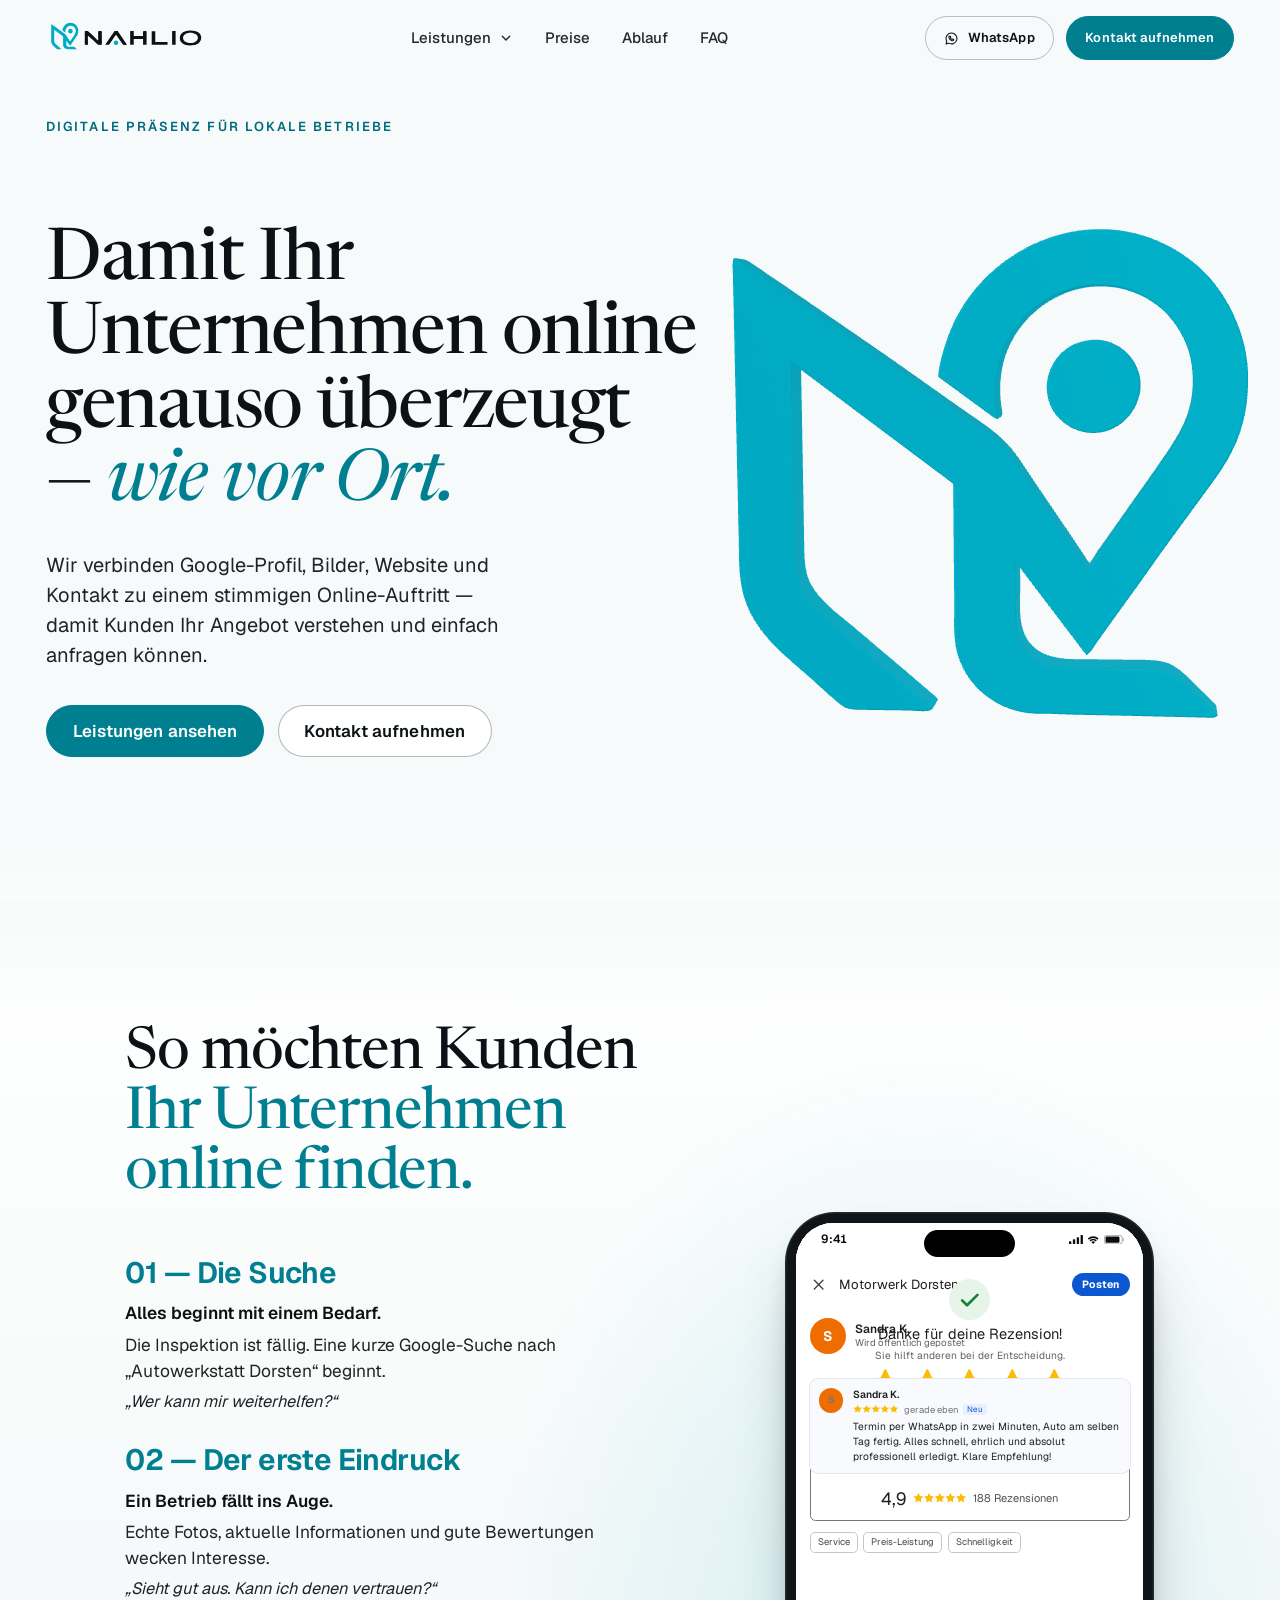
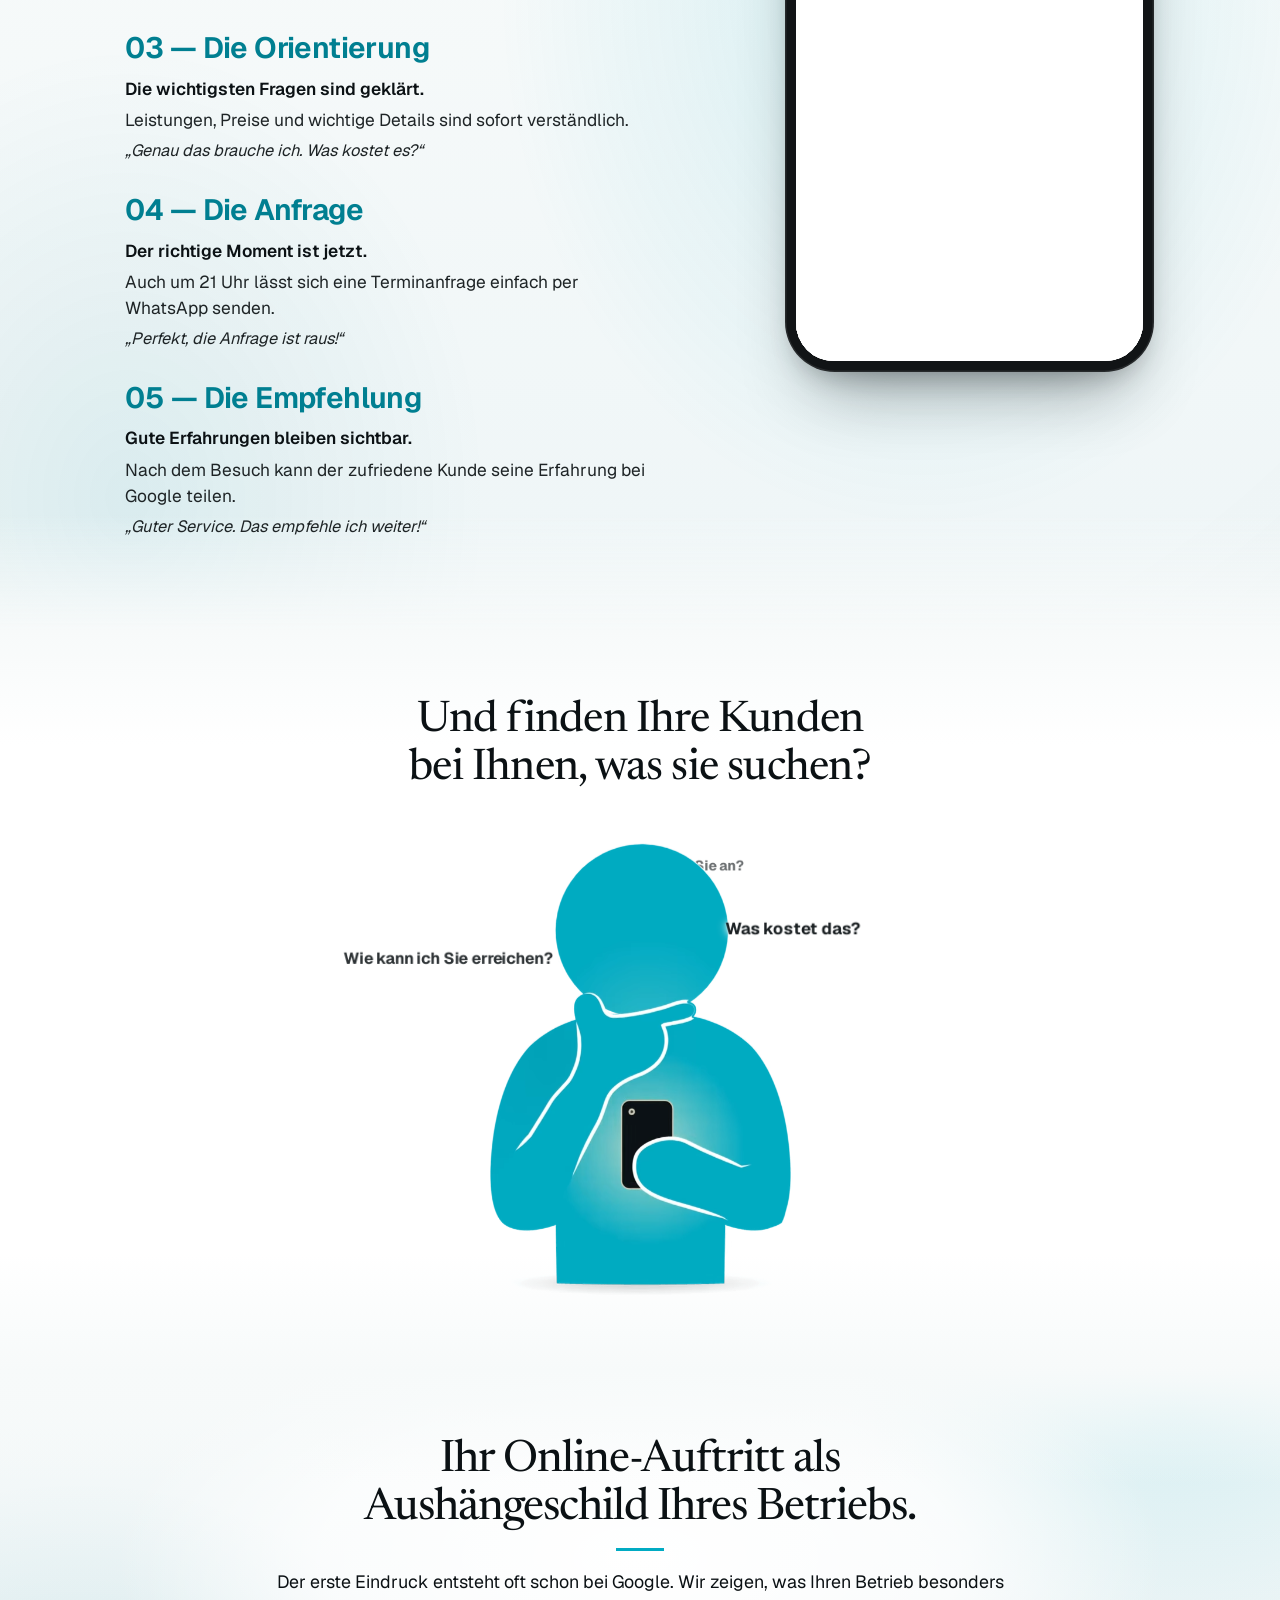
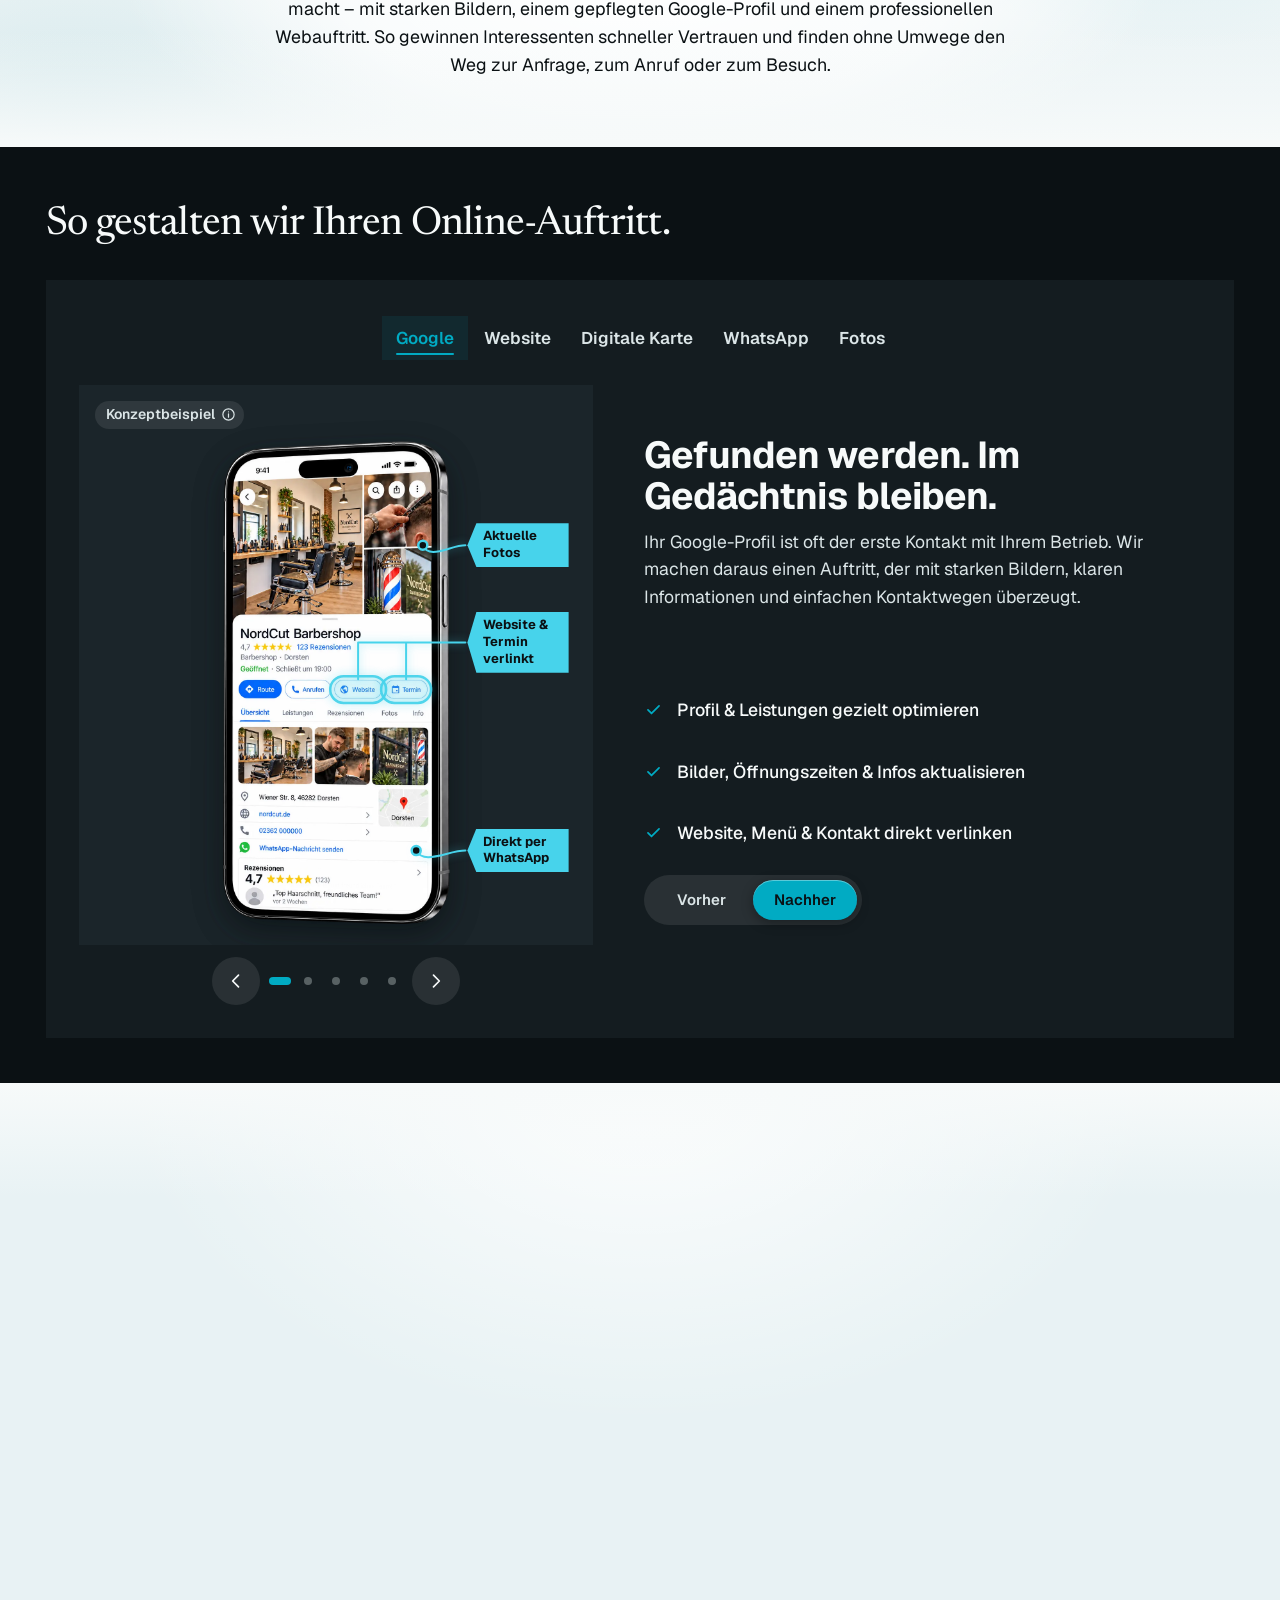
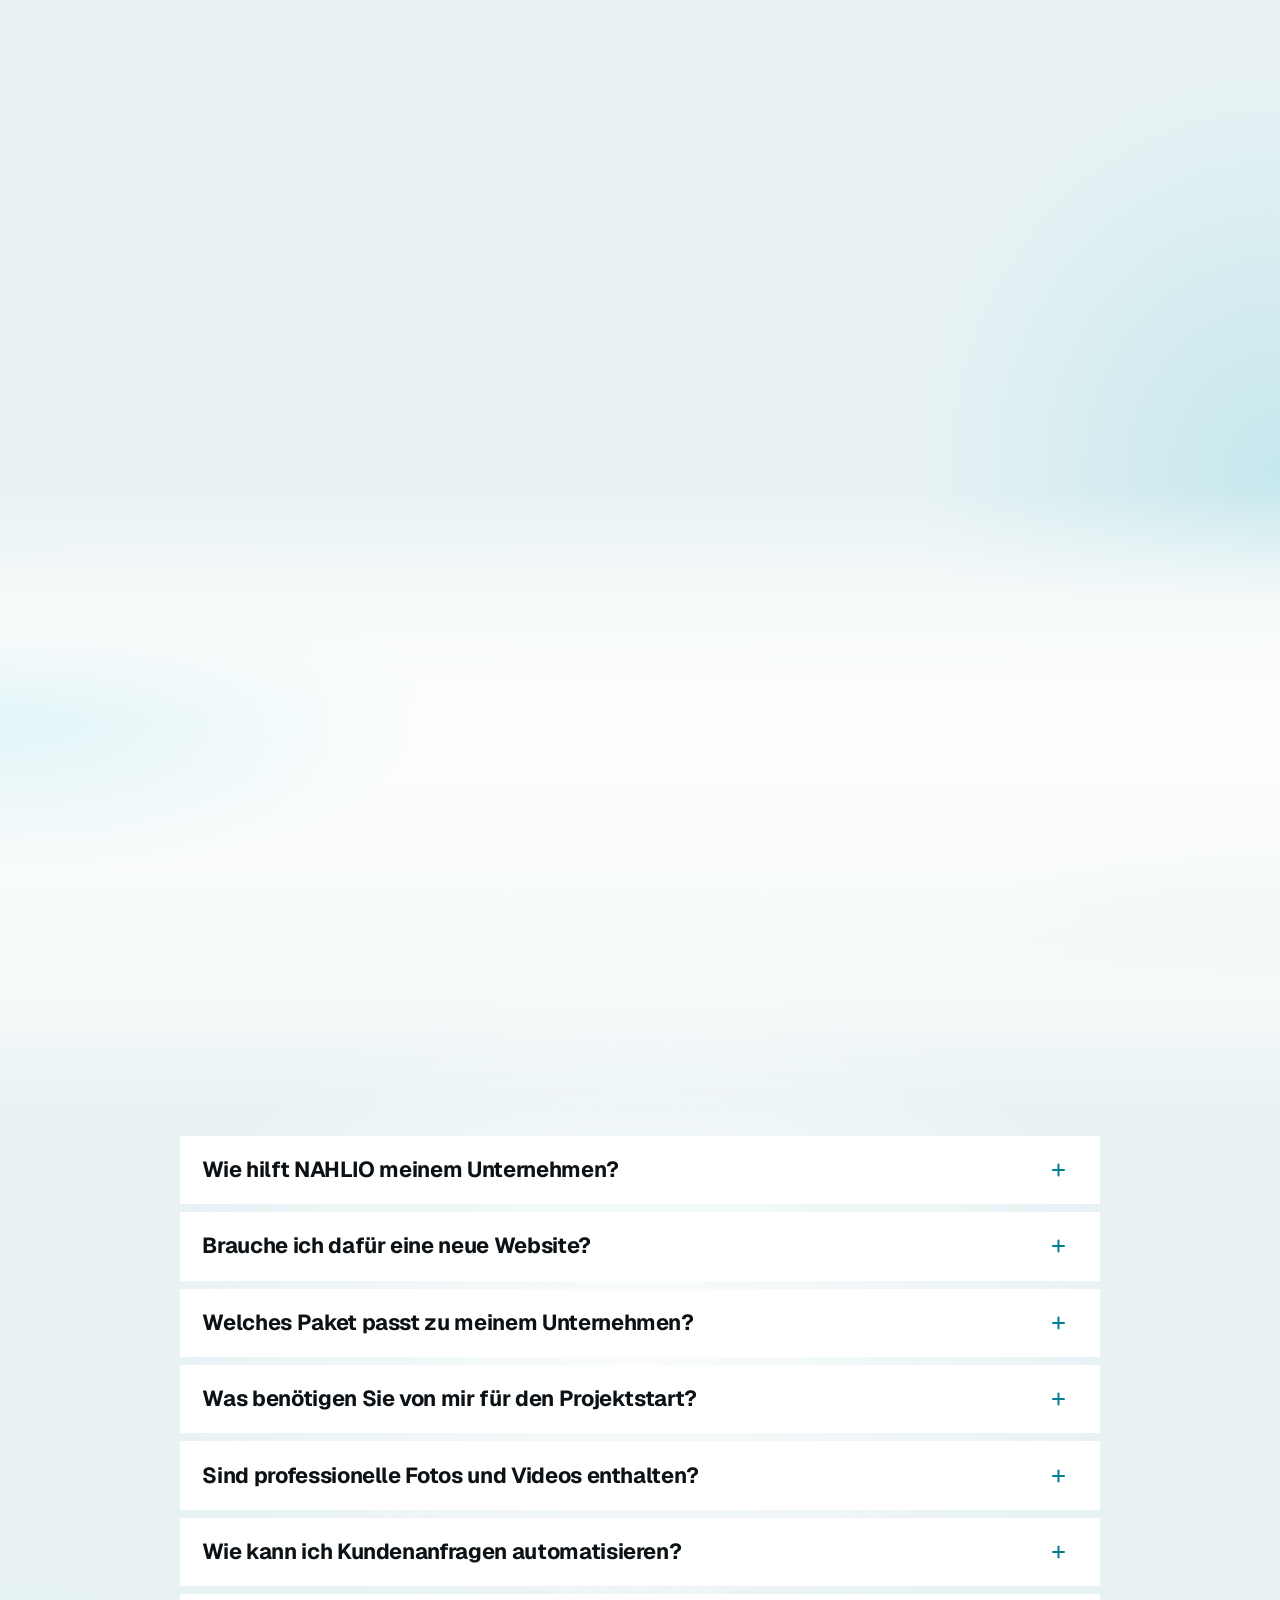
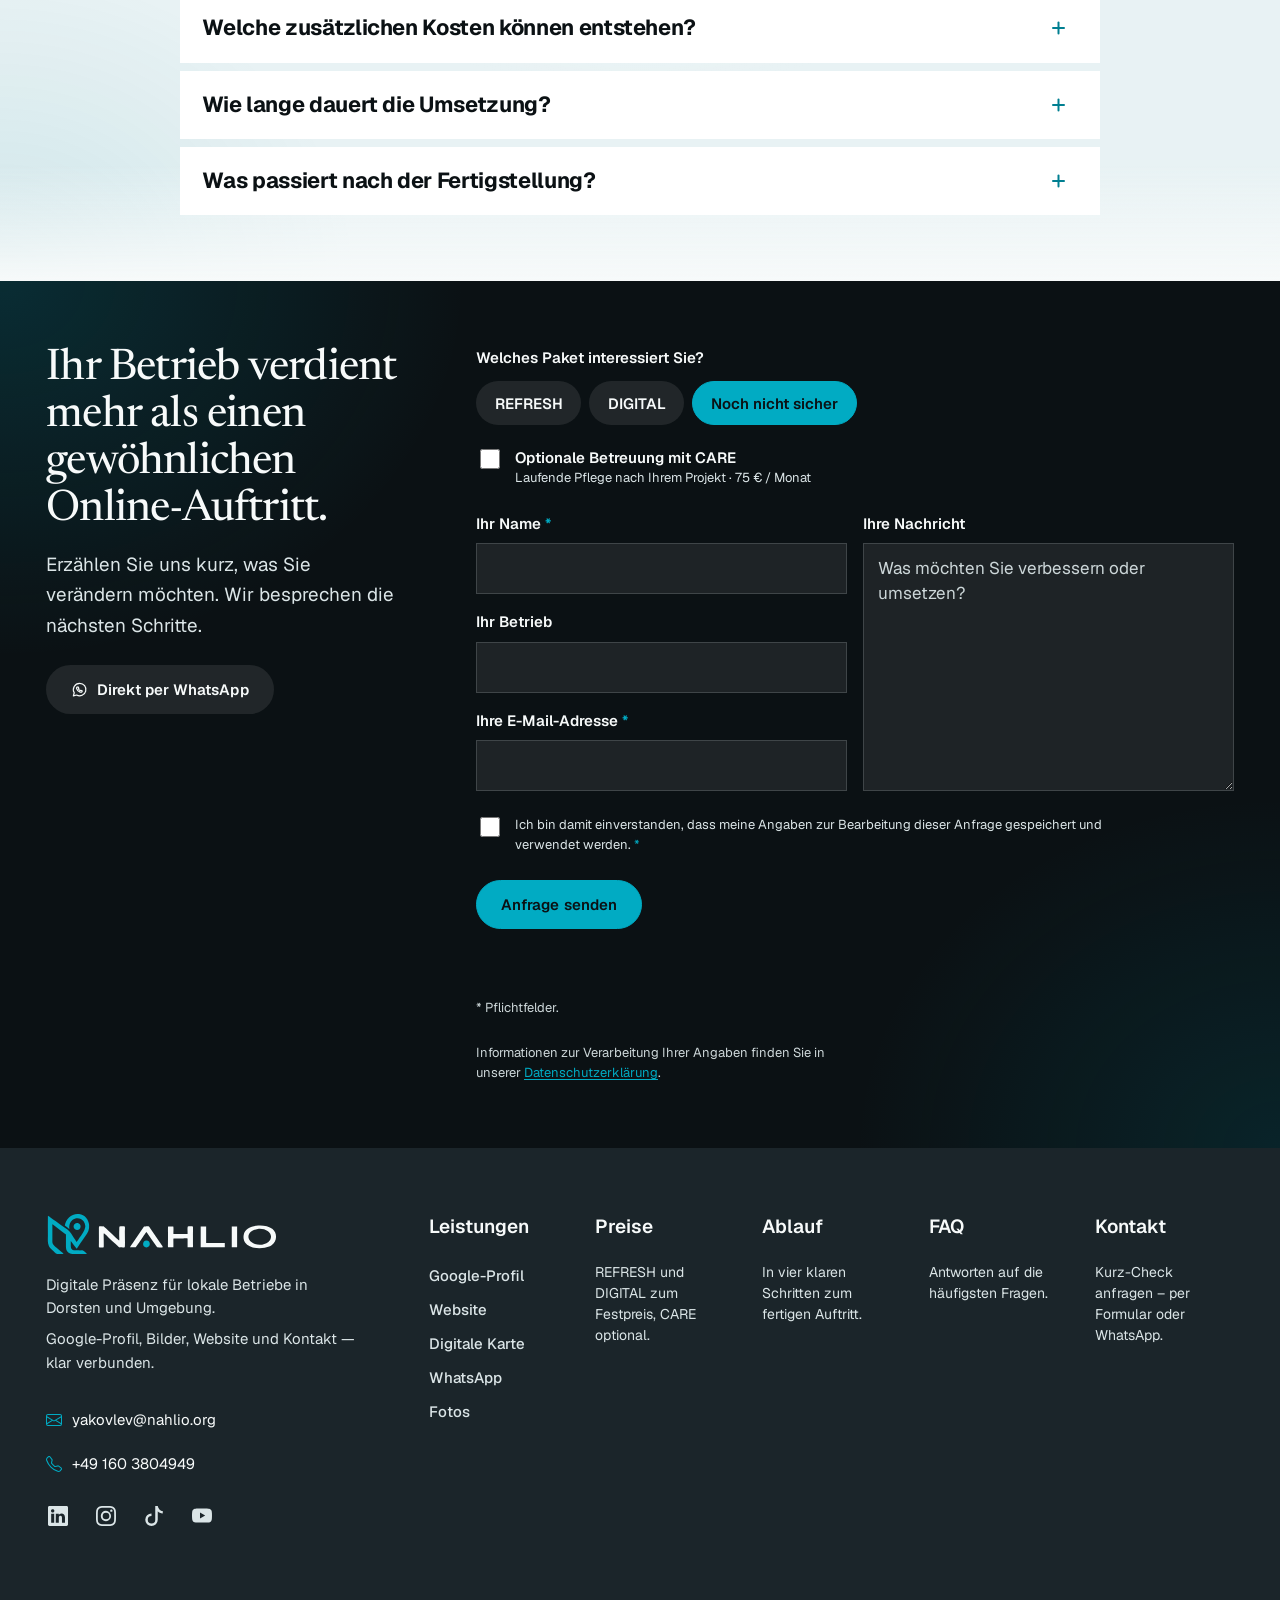
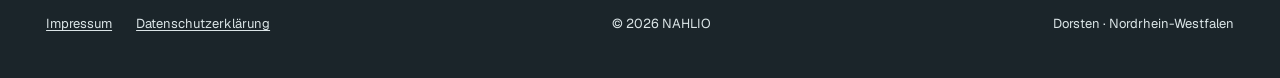
==== commit 78f72bc5: "Fotos-Beispiel: Hinweise ohne Mengenangaben ("Bearbeitete Fotos", "Kurzvideos") Co-Authored-By: Clau" ====
--- a/index.html
+++ b/index.html
@@ -461,7 +461,7 @@
   <span class="cl__side"><svg class="ic" viewBox="0 0 24 24" aria-hidden="true" focusable="false"><path d="M12 20s-7.5-4.4-7.5-10.2A4.3 4.3 0 0 1 12 7.2a4.3 4.3 0 0 1 7.5 2.6C19.5 15.6 12 20 12 20z"/></svg><svg class="ic" viewBox="0 0 24 24" aria-hidden="true" focusable="false"><path d="M20 12a8 8 0 0 1-11.6 7.1L4 20l.9-4.1A8 8 0 1 1 20 12z"/></svg><svg class="ic" viewBox="0 0 24 24" aria-hidden="true" focusable="false"><path d="M12 15V3.5M7.5 8 12 3.5 16.5 8"/><path d="M5 12.5V20h14v-7.5"/></svg></span>
   <div class="cl__bottom"><span class="cl__cap">Frisch gebrüht. Jeden Morgen.</span>
     <span class="cl__bar"><i></i></span><span class="cl__time">0:12 / 0:15</span></div>
-</div></div><span class="dv-phone__island" aria-hidden="true"></span><span class="dv-phone__glare" aria-hidden="true"></span></div><div class="sz__float ft-chips"><span class="ft-chip"><svg class="ic" viewBox="0 0 24 24" aria-hidden="true" focusable="false"><rect x="3.5" y="6.5" width="13" height="13" rx="2.2"/><path d="M7.5 3.5h11a2 2 0 0 1 2 2v11"/></svg><span>15–20 bearbeitete Fotos</span></span><span class="ft-chip"><svg class="ic" viewBox="0 0 24 24" aria-hidden="true" focusable="false"><rect x="3.5" y="4.5" width="17" height="15" rx="2.4"/><path d="m10 9.2 5 2.8-5 2.8z"/></svg><span>Kurzclips à 15 Sekunden</span></span></div></div></div></div></div></div>
+</div></div><span class="dv-phone__island" aria-hidden="true"></span><span class="dv-phone__glare" aria-hidden="true"></span></div><div class="sz__float ft-chips"><span class="ft-chip"><svg class="ic" viewBox="0 0 24 24" aria-hidden="true" focusable="false"><rect x="3.5" y="6.5" width="13" height="13" rx="2.2"/><path d="M7.5 3.5h11a2 2 0 0 1 2 2v11"/></svg><span>Bearbeitete Fotos</span></span><span class="ft-chip"><svg class="ic" viewBox="0 0 24 24" aria-hidden="true" focusable="false"><rect x="3.5" y="4.5" width="17" height="15" rx="2.4"/><path d="m10 9.2 5 2.8-5 2.8z"/></svg><span>Kurzvideos</span></span></div></div></div></div></div></div>
           </div>
           <div class="sc__controls">
             <button class="sc__arrow" type="button" data-slide-prev aria-label="Vorheriges Beispiel"><svg viewBox="0 0 24 24" aria-hidden="true" focusable="false"><path d="M15 5 8 12l7 7"/></svg></button>
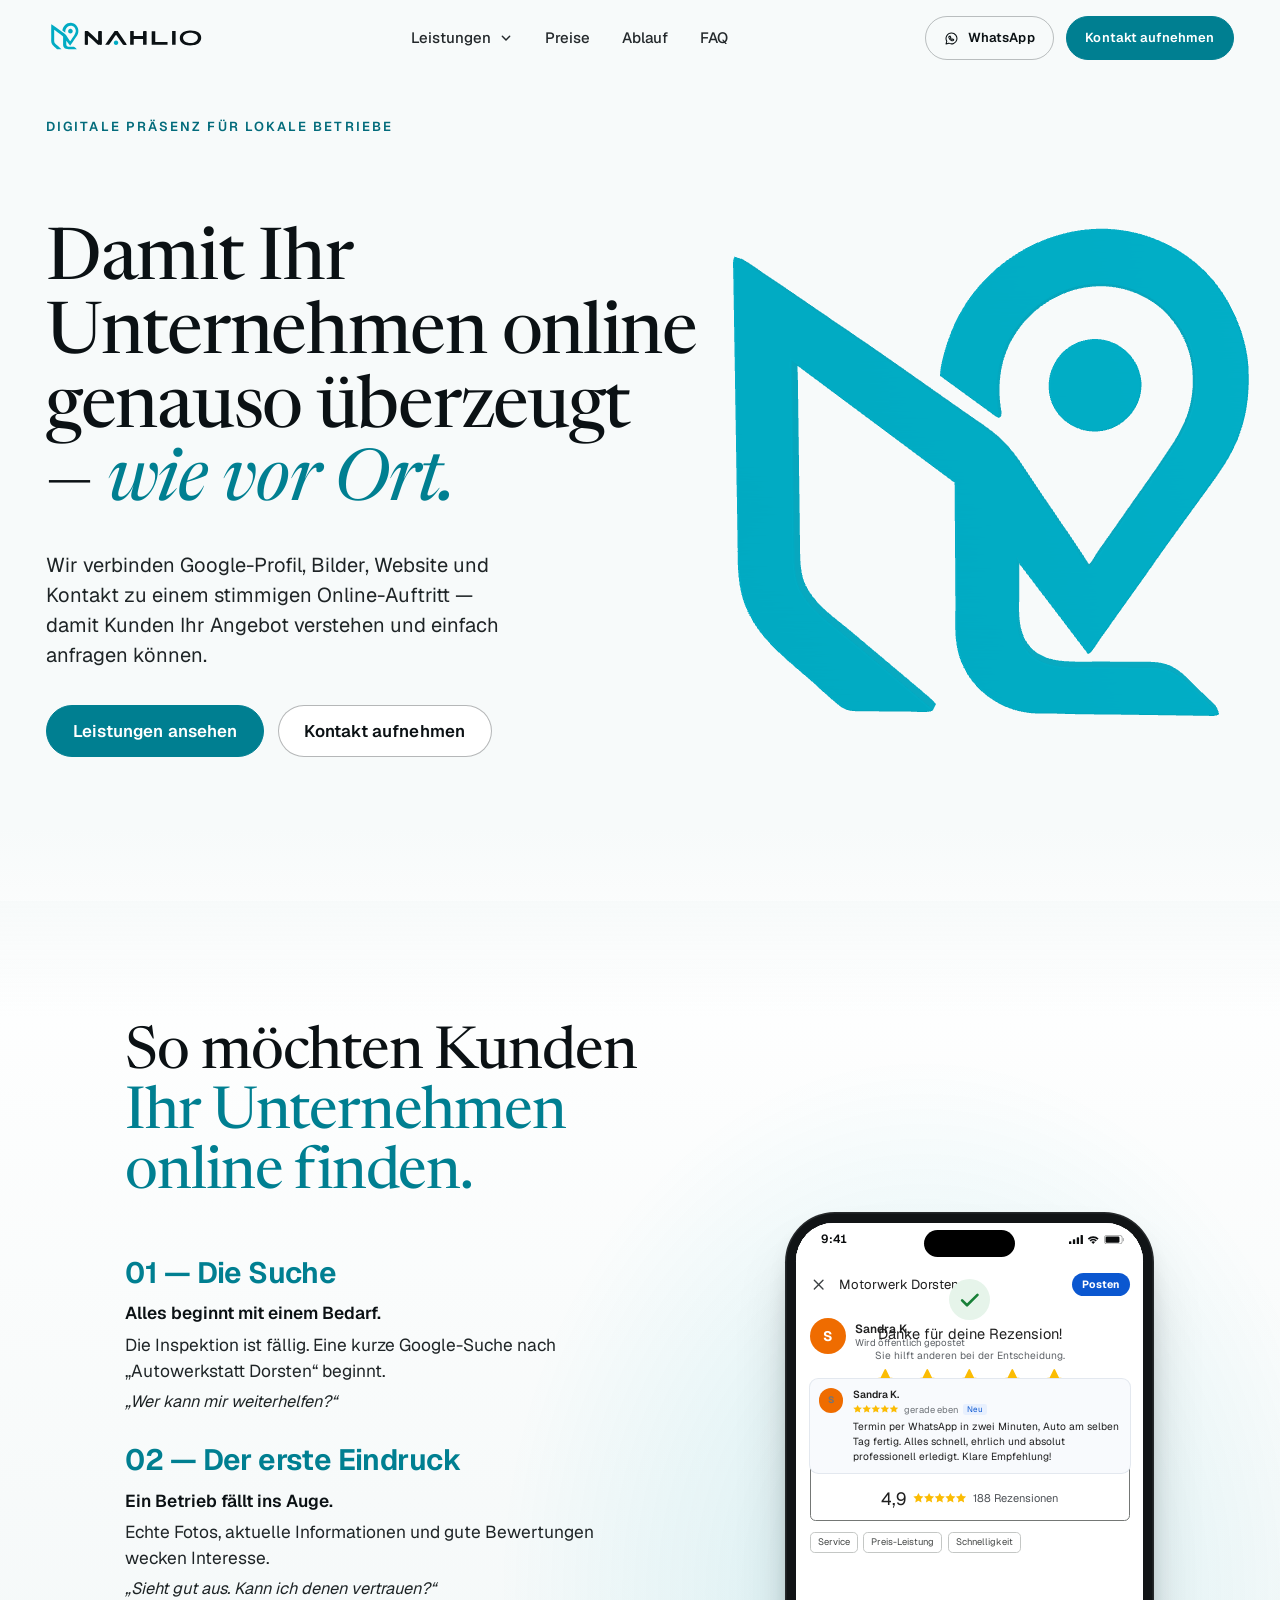
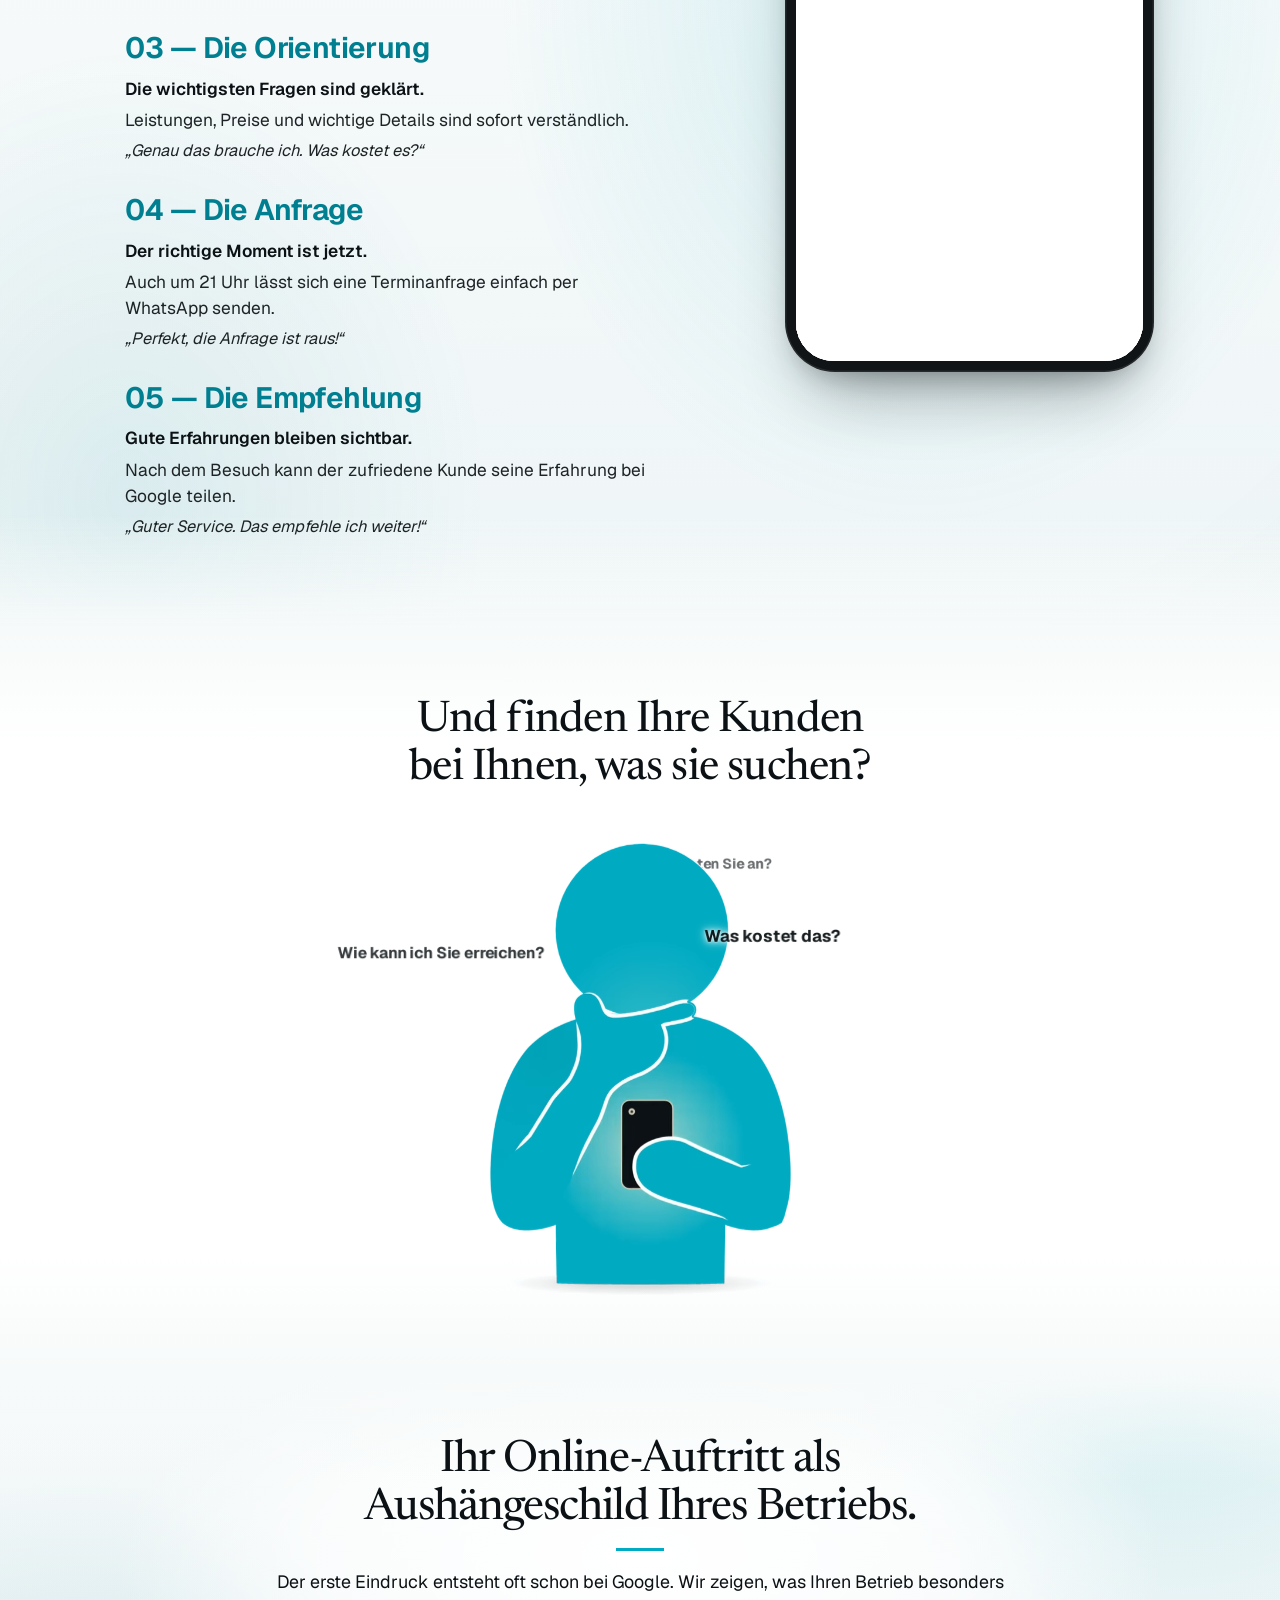
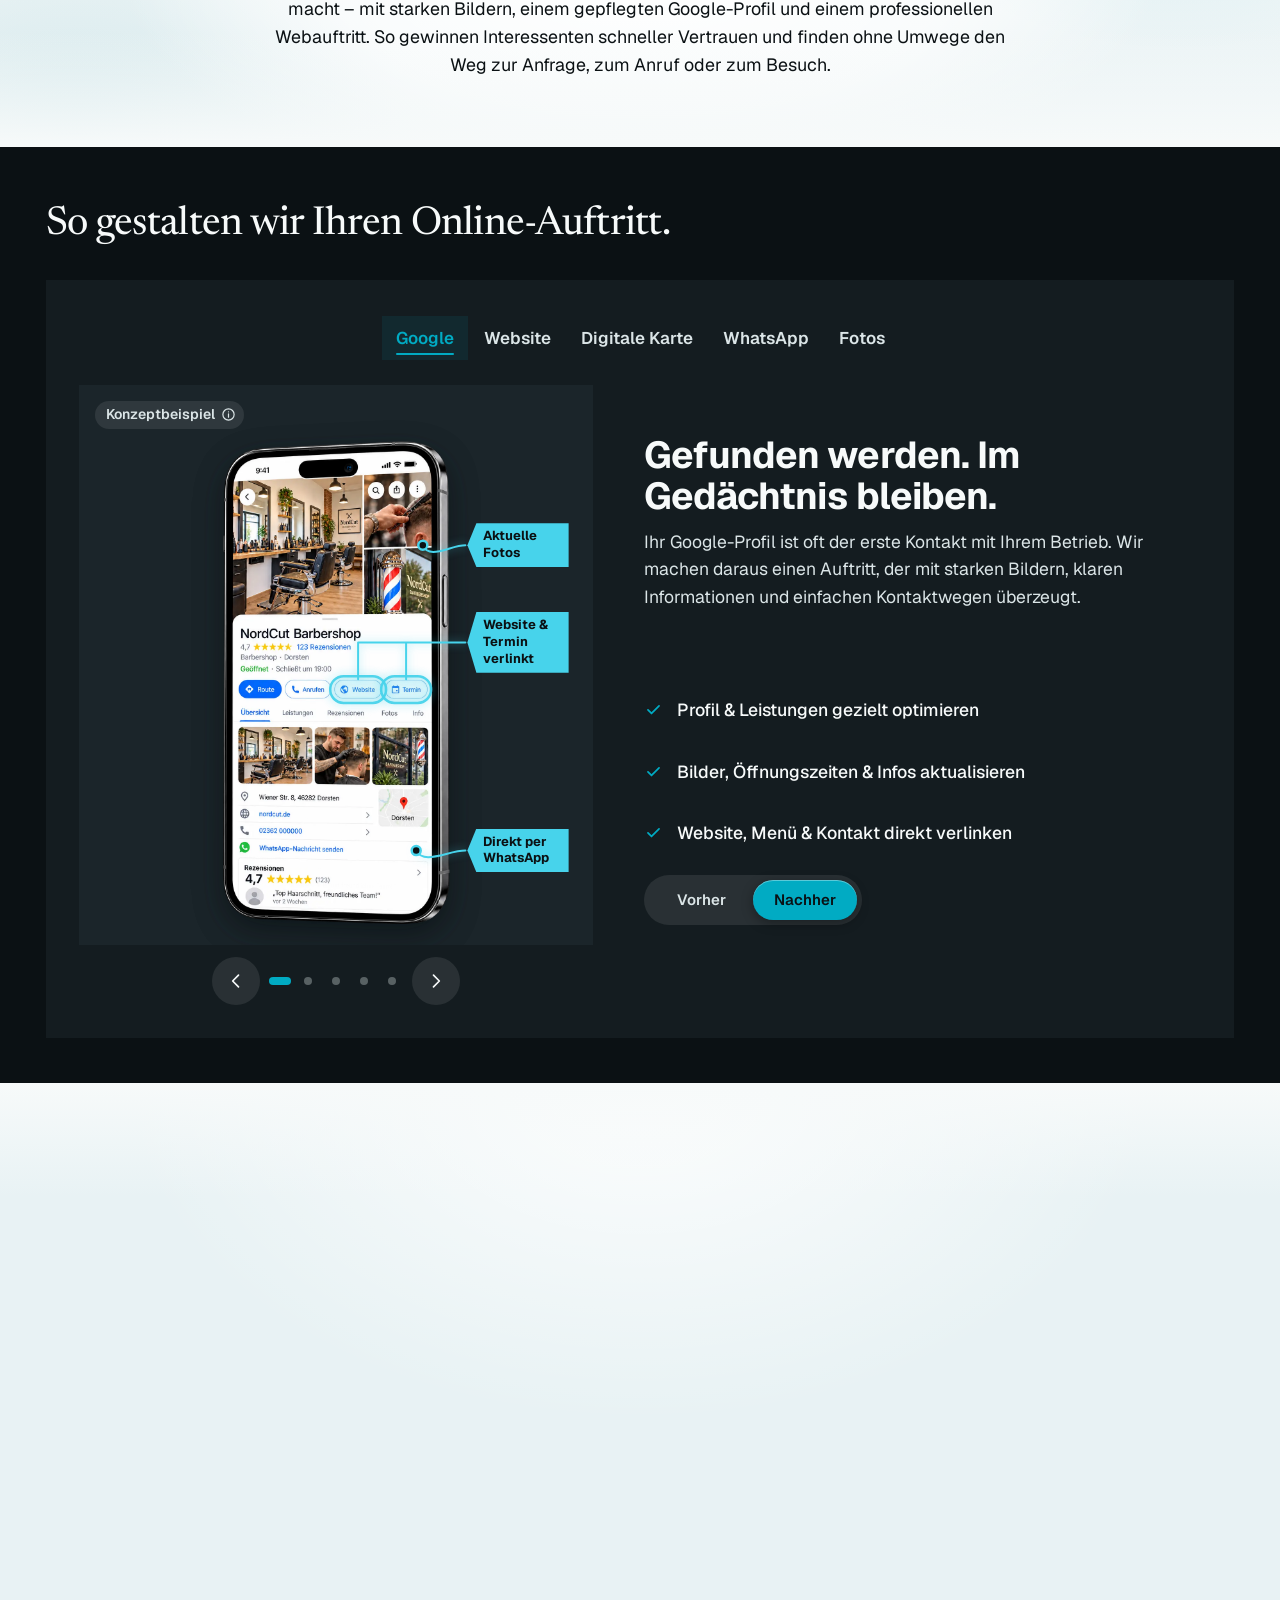
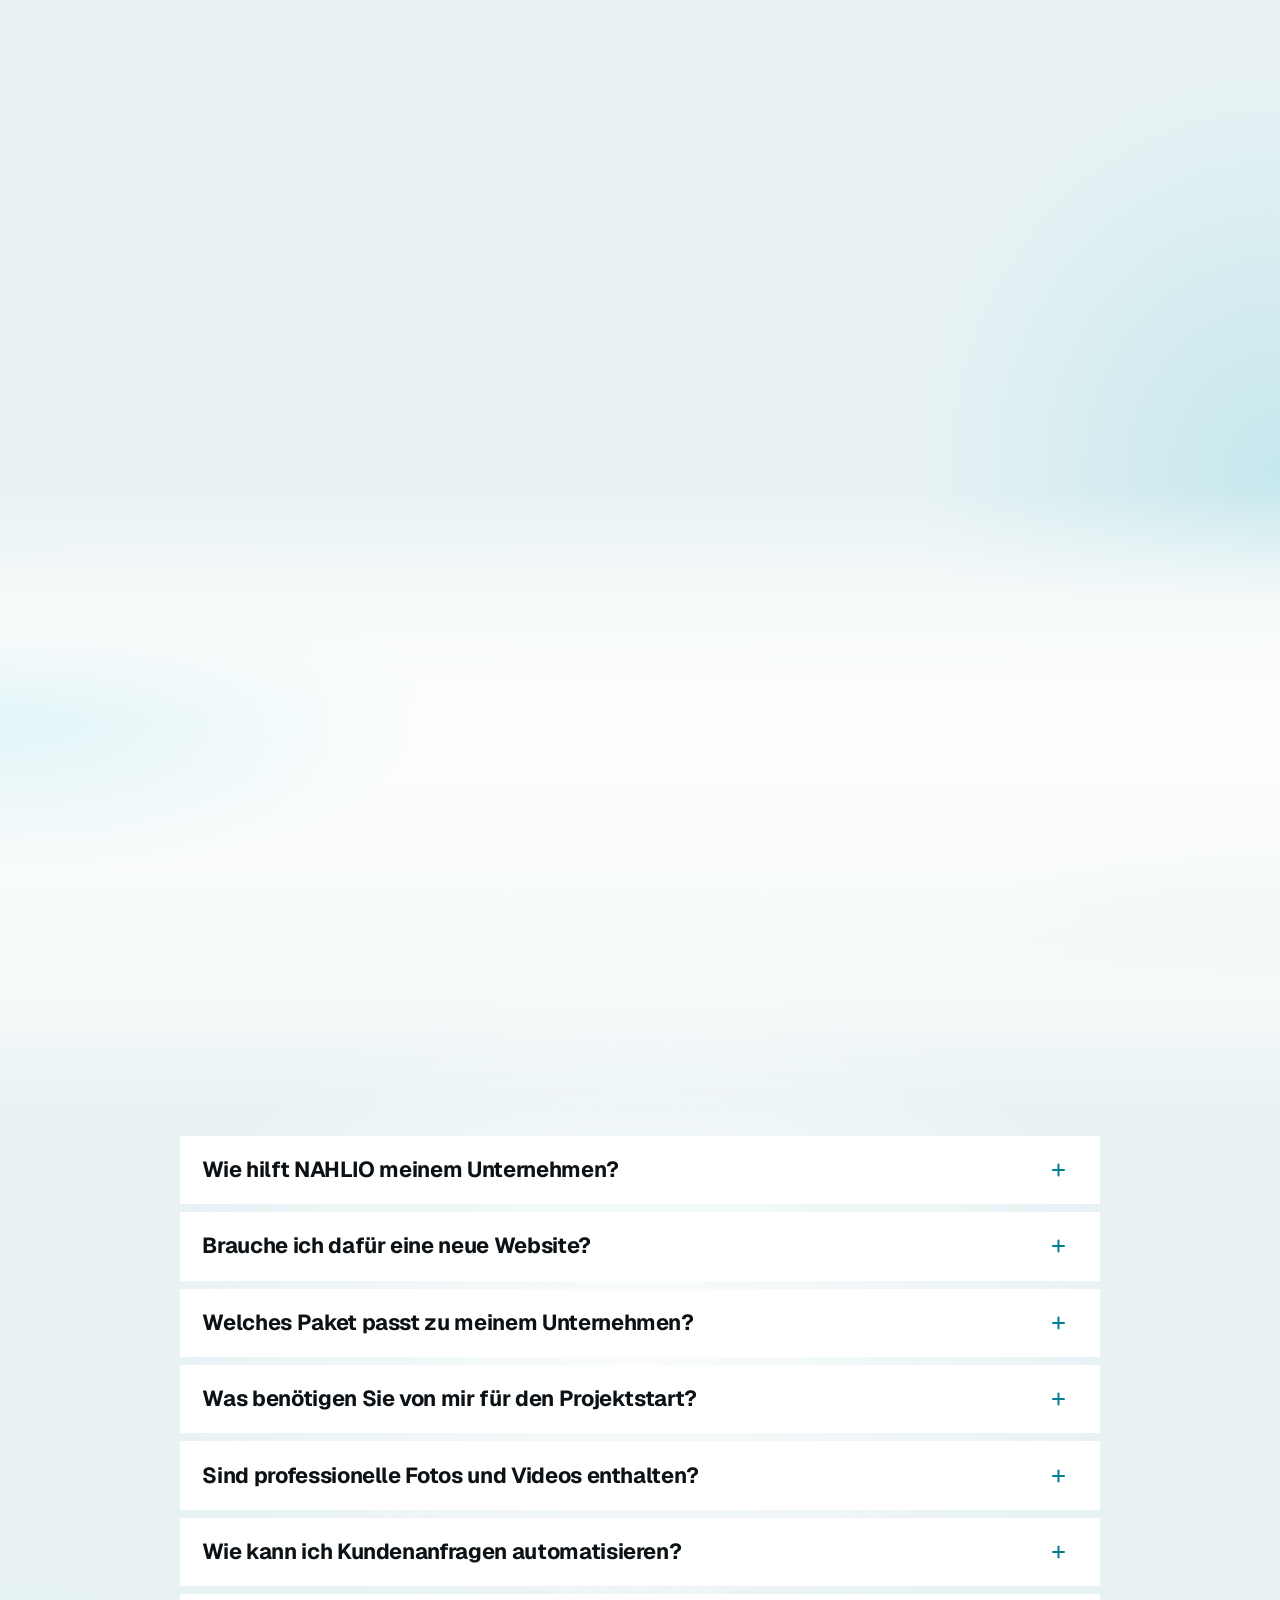
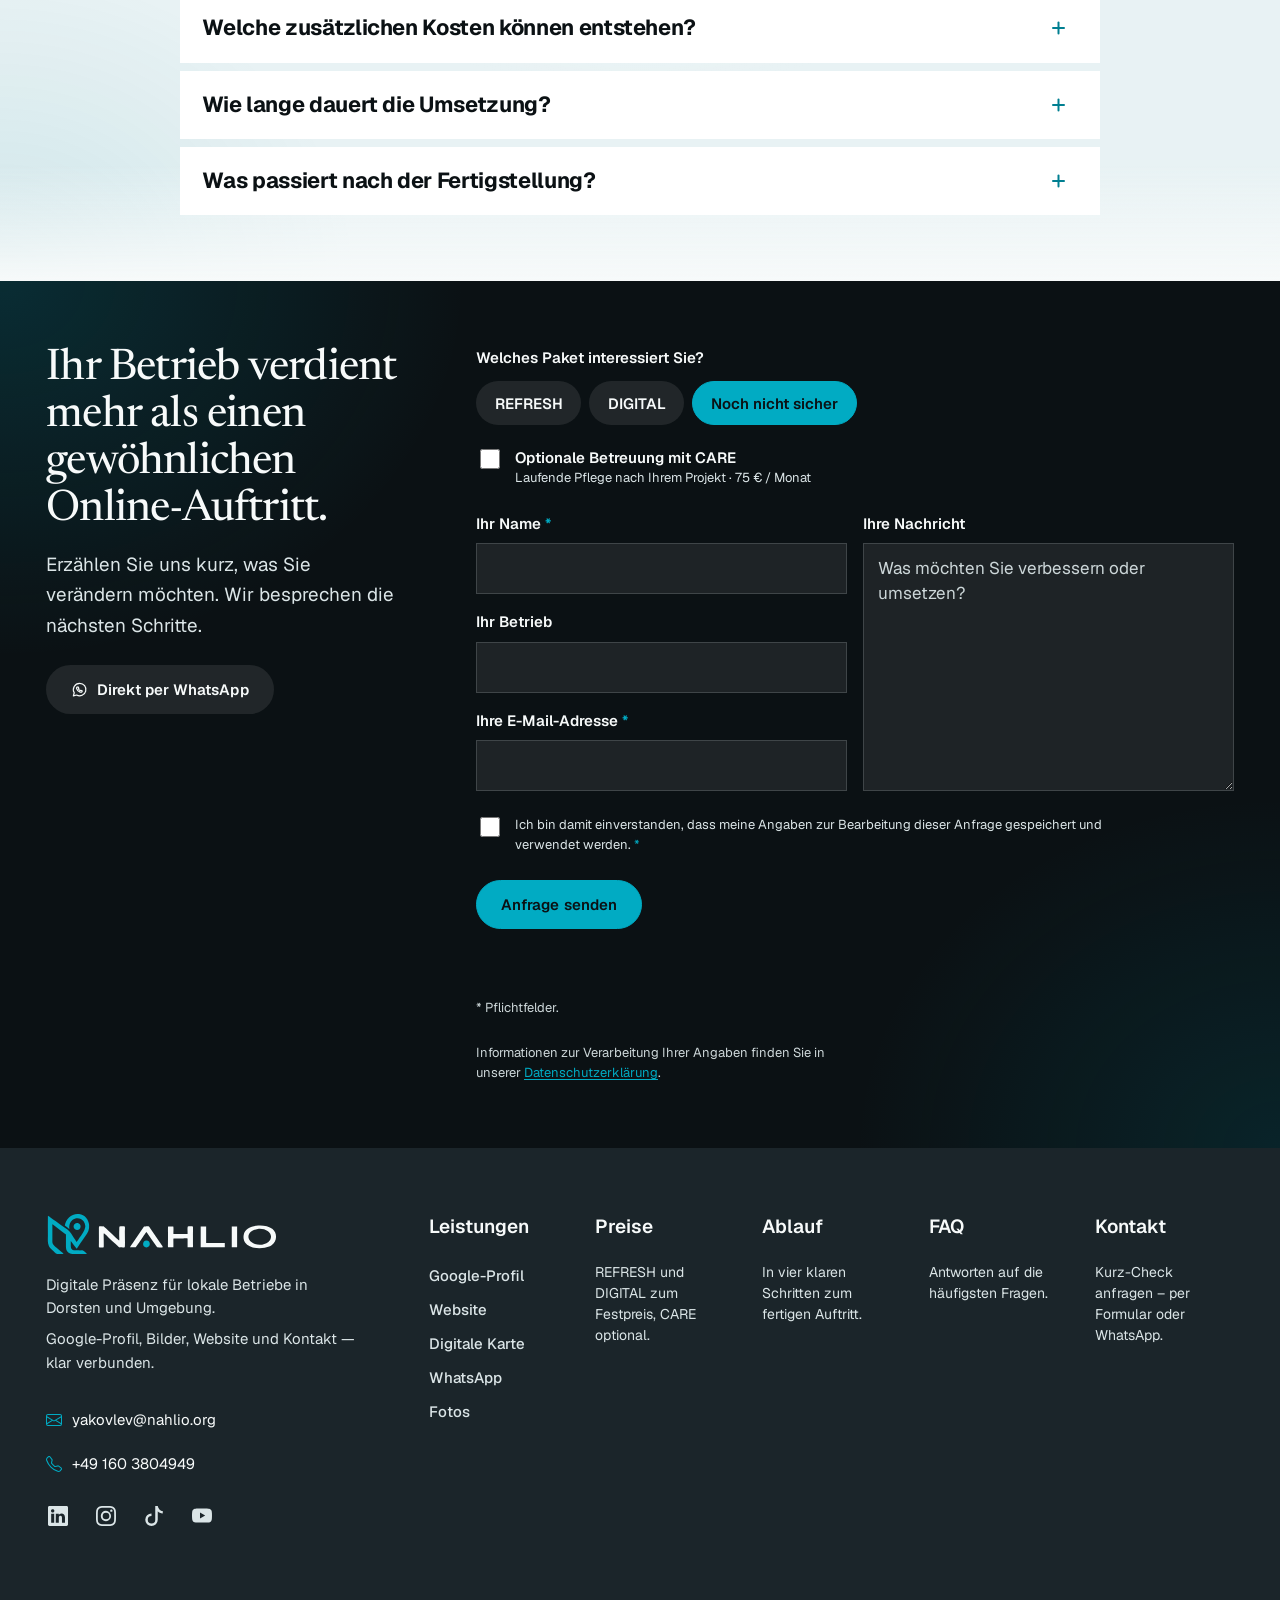
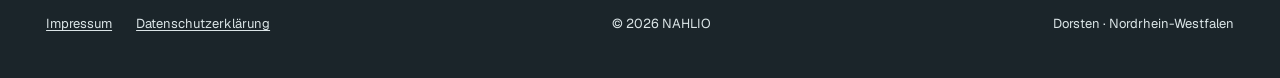
==== commit c1644b7a: "Leistungen-Menue neu: nur Text, neue Bewegung - keine Symbole mehr in der Liste (Desktop-Menue und H" ====
--- a/index.html
+++ b/index.html
@@ -22,7 +22,7 @@
 <link rel="manifest" href="site.webmanifest">
 <link rel="preload" href="fonts/geist-latin.woff2" as="font" type="font/woff2" crossorigin>
 <link rel="preload" href="fonts/newsreader-latin-standard-normal.woff2" as="font" type="font/woff2" crossorigin>
-<link rel="stylesheet" href="css/styles.css?v=g4">
+<link rel="stylesheet" href="css/styles.css?v=g5">
 <link rel="stylesheet" href="css/premium.css?v=19">
 <link rel="stylesheet" href="css/story.css?v=42">
 <link rel="stylesheet" href="css/flat.css?v=9">
@@ -167,7 +167,7 @@
   <path class="logo__mark" d="M297.05 183.99C298.52 186.97 298.58 192.54 297.05 195.47C297.05 191.64 297.05 187.82 297.05 183.99ZM266.85 187.21C266.96 189.56 267.07 191.92 267.18 194.28C266.94 194.42 266.7 194.56 266.46 194.7C266.34 192.34 266.23 189.98 266.11 187.62C266.36 187.48 266.6 187.35 266.85 187.21ZM192.36 203.02C192.6 203.15 192.84 203.29 193.08 203.43C193.23 204.82 193.38 206.21 193.54 207.59C191.79 207.26 191.37 207.09 190.32 205.64C190.93 205.46 191.55 205.28 192.17 205.1C192.23 204.4 192.3 203.71 192.36 203.02ZM222.94 346.81C225.73 346.93 228.52 347.06 231.31 347.18C231.17 347.45 231.03 347.72 230.89 347.99C228.39 347.85 225.9 347.71 223.4 347.57C223.25 347.32 223.1 347.06 222.94 346.81ZM257.1 347.15C261.81 347.15 266.53 347.15 271.24 347.15C271.1 347.43 270.97 347.7 270.83 347.97C266.39 347.97 261.95 347.97 257.51 347.96C257.38 347.69 257.24 347.42 257.1 347.15Z" fill="#01ABC3" fill-rule="evenodd"/>
 </svg></a>
       <nav class="nav__links" aria-label="Hauptnavigation">
-        <ul class="nav__list"><li class="nav__item nav__item--sub" data-nav-sub><span class="nav__subhead"><a class="nav__link" data-nav-link href="#beispiele">Leistungen</a><button class="nav__subbtn" type="button" aria-expanded="false" aria-controls="nav-sub" data-nav-subbtn><span class="visually-hidden">Leistungen anzeigen</span><svg viewBox="0 0 24 24" aria-hidden="true" focusable="false"><path d="m6.5 9.5 5.5 5.5 5.5-5.5"/></svg></button></span><div class="nav__sub" id="nav-sub" data-nav-subpanel><ul class="nav__sublist"><li><a class="nav__sublink" href="#beispiele" data-show-slide="google"><span class="nav__sublink-ic" aria-hidden="true"><svg viewBox="0 0 24 24" focusable="false"><path class="d" d="M12 21.2s-6.8-6.2-6.8-11.6a6.8 6.8 0 0 1 13.6 0c0 5.4-6.8 11.6-6.8 11.6z"/><path d="M12 21.2s-6.8-6.2-6.8-11.6a6.8 6.8 0 0 1 13.6 0c0 5.4-6.8 11.6-6.8 11.6z"/><path d="m12 6.4 1.05 2.15 2.35.34-1.7 1.66.4 2.34L12 11.8l-2.1 1.1.4-2.34-1.7-1.66 2.35-.34z"/></svg></span><span class="nav__sublink-txt"><b>Google-Profil</b><small>Informationen, Leistungen und Kontakt</small></span></a></li><li><a class="nav__sublink" href="#beispiele" data-show-slide="website"><span class="nav__sublink-ic" aria-hidden="true"><svg viewBox="0 0 24 24" focusable="false"><rect class="d" x="3" y="4.5" width="18" height="15" rx="1.6"/><rect x="3" y="4.5" width="18" height="15" rx="1.6"/><path d="M3 8.5h18M5.6 6.5h.01M7.8 6.5h.01"/><rect x="6" y="11" width="6" height="5.5" rx=".6"/><path d="M14.5 11.6h3.5M14.5 14h3.5M14.5 16.4h2.2"/></svg></span><span class="nav__sublink-txt"><b>One-Page-Website</b><small>Ihr Betrieb auf einer Seite</small></span></a></li><li><a class="nav__sublink" href="#beispiele" data-show-slide="karte"><span class="nav__sublink-ic" aria-hidden="true"><svg viewBox="0 0 24 24" focusable="false"><rect class="d" x="5" y="3" width="14" height="18" rx="1.8"/><rect x="5" y="3" width="14" height="18" rx="1.8"/><path d="M9 7h6M8.2 10.8h5M15.6 10.8h.4M8.2 13.8h5M15.6 13.8h.4M8.2 16.8h5M15.6 16.8h.4"/></svg></span><span class="nav__sublink-txt"><b>Digitale Karte</b><small>Menüs, Preise und Leistungen</small></span></a></li><li><a class="nav__sublink" href="#beispiele" data-show-slide="kontakt"><span class="nav__sublink-ic" aria-hidden="true"><svg viewBox="0 0 24 24" focusable="false"><path class="d" d="M4 5h16v11h-8.4L7 19.8V16H4z"/><path d="M4 5h16v11h-8.4L7 19.8V16H4z"/><path d="M7.4 8.6h9.2M7.4 11.6h4.4"/><path d="m13.4 11.9 1.2 1.2 2.6-2.8"/></svg></span><span class="nav__sublink-txt"><b>Kontakt &amp; WhatsApp</b><small>Einfach schreiben und anfragen</small></span></a></li><li><a class="nav__sublink" href="#beispiele" data-show-slide="fotos"><span class="nav__sublink-ic" aria-hidden="true"><svg viewBox="0 0 24 24" focusable="false"><rect class="d" x="2.5" y="6.5" width="13.5" height="11" rx="1.6"/><rect x="2.5" y="6.5" width="13.5" height="11" rx="1.6"/><path d="m16 10.4 5.5-3v9.2l-5.5-3"/><circle cx="9.2" cy="12" r="2.6"/></svg></span><span class="nav__sublink-txt"><b>Fotos &amp; Kurzvideos</b><small>Ihr Betrieb authentisch im Bild</small></span></a></li></ul></div></li><li class="nav__item"><a class="nav__link" data-nav-link href="#preise">Preise</a></li><li class="nav__item"><a class="nav__link" data-nav-link href="#ablauf">Ablauf</a></li><li class="nav__item"><a class="nav__link" data-nav-link href="#fragen">FAQ</a></li></ul>
+        <ul class="nav__list"><li class="nav__item nav__item--sub" data-nav-sub><span class="nav__subhead"><a class="nav__link" data-nav-link href="#beispiele">Leistungen</a><button class="nav__subbtn" type="button" aria-expanded="false" aria-controls="nav-sub" data-nav-subbtn><span class="visually-hidden">Leistungen anzeigen</span><svg viewBox="0 0 24 24" aria-hidden="true" focusable="false"><path d="m6.5 9.5 5.5 5.5 5.5-5.5"/></svg></button></span><div class="nav__sub" id="nav-sub" data-nav-subpanel><ul class="nav__sublist"><li><a class="nav__sublink" href="#beispiele" data-show-slide="google"><span class="nav__sublink-txt"><b>Google-Profil</b><small>Informationen, Leistungen und Kontakt</small></span></a></li><li><a class="nav__sublink" href="#beispiele" data-show-slide="website"><span class="nav__sublink-txt"><b>One-Page-Website</b><small>Ihr Betrieb auf einer Seite</small></span></a></li><li><a class="nav__sublink" href="#beispiele" data-show-slide="karte"><span class="nav__sublink-txt"><b>Digitale Karte</b><small>Menüs, Preise und Leistungen</small></span></a></li><li><a class="nav__sublink" href="#beispiele" data-show-slide="kontakt"><span class="nav__sublink-txt"><b>Kontakt &amp; WhatsApp</b><small>Einfach schreiben und anfragen</small></span></a></li><li><a class="nav__sublink" href="#beispiele" data-show-slide="fotos"><span class="nav__sublink-txt"><b>Fotos &amp; Kurzvideos</b><small>Ihr Betrieb authentisch im Bild</small></span></a></li></ul></div></li><li class="nav__item"><a class="nav__link" data-nav-link href="#preise">Preise</a></li><li class="nav__item"><a class="nav__link" data-nav-link href="#ablauf">Ablauf</a></li><li class="nav__item"><a class="nav__link" data-nav-link href="#fragen">FAQ</a></li></ul>
       </nav>
       <div class="nav__actions">
         <a class="btn btn--sm btn--wa nav__wa" href="https://wa.me/491603804949?text=Hallo%20Artem"><svg class="wa-ico" viewBox="0 0 24 24" aria-hidden="true" focusable="false"><path d="M12 3.2a8.7 8.7 0 0 0-7.5 13.1L3.3 20.7l4.5-1.2A8.7 8.7 0 1 0 12 3.2z"/><path d="M9.2 8.6c.2-.4.5-.4.8-.3l.9 2c0 .3-.3.6-.5.8.5 1 1.3 1.8 2.3 2.3.2-.2.5-.6.8-.5l2 .9c.1.3.1.6-.2 1-.5.8-1.5 1-2.6.7-2.4-.7-4.2-2.5-4.9-4.9-.3-1 0-1.6.4-2z"/></svg><span>WhatsApp</span></a>
@@ -181,7 +181,7 @@
     </div>
   </div>
   <nav class="nav__panel" id="nav-panel" aria-label="Hauptnavigation" hidden>
-    <div class="nav__panel-group" data-nav-panel-sub><span class="nav__panel-row"><a class="nav__panel-link" data-nav-panel-link href="#beispiele">Leistungen</a><button class="nav__panel-subbtn" type="button" aria-expanded="false" aria-controls="nav-panel-sub" data-nav-panel-subbtn><span class="visually-hidden">Leistungen anzeigen</span><svg viewBox="0 0 24 24" aria-hidden="true" focusable="false"><path d="m6.5 9.5 5.5 5.5 5.5-5.5"/></svg></button></span><ul class="nav__panel-sub" id="nav-panel-sub" hidden><li><a class="nav__panel-sublink" href="#beispiele" data-show-slide="google"><span class="nav__panel-sublink-ic" aria-hidden="true"><svg viewBox="0 0 24 24" focusable="false"><path class="d" d="M12 21.2s-6.8-6.2-6.8-11.6a6.8 6.8 0 0 1 13.6 0c0 5.4-6.8 11.6-6.8 11.6z"/><path d="M12 21.2s-6.8-6.2-6.8-11.6a6.8 6.8 0 0 1 13.6 0c0 5.4-6.8 11.6-6.8 11.6z"/><path d="m12 6.4 1.05 2.15 2.35.34-1.7 1.66.4 2.34L12 11.8l-2.1 1.1.4-2.34-1.7-1.66 2.35-.34z"/></svg></span><span class="nav__panel-sublink-txt"><b>Google-Profil</b><small>Informationen, Leistungen und Kontakt</small></span></a></li><li><a class="nav__panel-sublink" href="#beispiele" data-show-slide="website"><span class="nav__panel-sublink-ic" aria-hidden="true"><svg viewBox="0 0 24 24" focusable="false"><rect class="d" x="3" y="4.5" width="18" height="15" rx="1.6"/><rect x="3" y="4.5" width="18" height="15" rx="1.6"/><path d="M3 8.5h18M5.6 6.5h.01M7.8 6.5h.01"/><rect x="6" y="11" width="6" height="5.5" rx=".6"/><path d="M14.5 11.6h3.5M14.5 14h3.5M14.5 16.4h2.2"/></svg></span><span class="nav__panel-sublink-txt"><b>One-Page-Website</b><small>Ihr Betrieb auf einer Seite</small></span></a></li><li><a class="nav__panel-sublink" href="#beispiele" data-show-slide="karte"><span class="nav__panel-sublink-ic" aria-hidden="true"><svg viewBox="0 0 24 24" focusable="false"><rect class="d" x="5" y="3" width="14" height="18" rx="1.8"/><rect x="5" y="3" width="14" height="18" rx="1.8"/><path d="M9 7h6M8.2 10.8h5M15.6 10.8h.4M8.2 13.8h5M15.6 13.8h.4M8.2 16.8h5M15.6 16.8h.4"/></svg></span><span class="nav__panel-sublink-txt"><b>Digitale Karte</b><small>Menüs, Preise und Leistungen</small></span></a></li><li><a class="nav__panel-sublink" href="#beispiele" data-show-slide="kontakt"><span class="nav__panel-sublink-ic" aria-hidden="true"><svg viewBox="0 0 24 24" focusable="false"><path class="d" d="M4 5h16v11h-8.4L7 19.8V16H4z"/><path d="M4 5h16v11h-8.4L7 19.8V16H4z"/><path d="M7.4 8.6h9.2M7.4 11.6h4.4"/><path d="m13.4 11.9 1.2 1.2 2.6-2.8"/></svg></span><span class="nav__panel-sublink-txt"><b>Kontakt &amp; WhatsApp</b><small>Einfach schreiben und anfragen</small></span></a></li><li><a class="nav__panel-sublink" href="#beispiele" data-show-slide="fotos"><span class="nav__panel-sublink-ic" aria-hidden="true"><svg viewBox="0 0 24 24" focusable="false"><rect class="d" x="2.5" y="6.5" width="13.5" height="11" rx="1.6"/><rect x="2.5" y="6.5" width="13.5" height="11" rx="1.6"/><path d="m16 10.4 5.5-3v9.2l-5.5-3"/><circle cx="9.2" cy="12" r="2.6"/></svg></span><span class="nav__panel-sublink-txt"><b>Fotos &amp; Kurzvideos</b><small>Ihr Betrieb authentisch im Bild</small></span></a></li></ul></div><a class="nav__panel-link" data-nav-panel-link href="#preise">Preise</a><a class="nav__panel-link" data-nav-panel-link href="#ablauf">Ablauf</a><a class="nav__panel-link" data-nav-panel-link href="#fragen">FAQ</a>
+    <div class="nav__panel-group" data-nav-panel-sub><span class="nav__panel-row"><a class="nav__panel-link" data-nav-panel-link href="#beispiele">Leistungen</a><button class="nav__panel-subbtn" type="button" aria-expanded="false" aria-controls="nav-panel-sub" data-nav-panel-subbtn><span class="visually-hidden">Leistungen anzeigen</span><svg viewBox="0 0 24 24" aria-hidden="true" focusable="false"><path d="m6.5 9.5 5.5 5.5 5.5-5.5"/></svg></button></span><ul class="nav__panel-sub" id="nav-panel-sub" hidden><li><a class="nav__panel-sublink" href="#beispiele" data-show-slide="google"><span class="nav__panel-sublink-txt"><b>Google-Profil</b><small>Informationen, Leistungen und Kontakt</small></span></a></li><li><a class="nav__panel-sublink" href="#beispiele" data-show-slide="website"><span class="nav__panel-sublink-txt"><b>One-Page-Website</b><small>Ihr Betrieb auf einer Seite</small></span></a></li><li><a class="nav__panel-sublink" href="#beispiele" data-show-slide="karte"><span class="nav__panel-sublink-txt"><b>Digitale Karte</b><small>Menüs, Preise und Leistungen</small></span></a></li><li><a class="nav__panel-sublink" href="#beispiele" data-show-slide="kontakt"><span class="nav__panel-sublink-txt"><b>Kontakt &amp; WhatsApp</b><small>Einfach schreiben und anfragen</small></span></a></li><li><a class="nav__panel-sublink" href="#beispiele" data-show-slide="fotos"><span class="nav__panel-sublink-txt"><b>Fotos &amp; Kurzvideos</b><small>Ihr Betrieb authentisch im Bild</small></span></a></li></ul></div><a class="nav__panel-link" data-nav-panel-link href="#preise">Preise</a><a class="nav__panel-link" data-nav-panel-link href="#ablauf">Ablauf</a><a class="nav__panel-link" data-nav-panel-link href="#fragen">FAQ</a>
     <div class="nav__panel-cta">
       <a class="btn" href="#kontakt">Kontakt aufnehmen</a>
       <a class="btn btn--wa" href="https://wa.me/491603804949?text=Hallo%20Artem"><svg class="wa-ico" viewBox="0 0 24 24" aria-hidden="true" focusable="false"><path d="M12 3.2a8.7 8.7 0 0 0-7.5 13.1L3.3 20.7l4.5-1.2A8.7 8.7 0 1 0 12 3.2z"/><path d="M9.2 8.6c.2-.4.5-.4.8-.3l.9 2c0 .3-.3.6-.5.8.5 1 1.3 1.8 2.3 2.3.2-.2.5-.6.8-.5l2 .9c.1.3.1.6-.2 1-.5.8-1.5 1-2.6.7-2.4-.7-4.2-2.5-4.9-4.9-.3-1 0-1.6.4-2z"/></svg><span>WhatsApp</span></a>
@@ -609,7 +609,7 @@
     </div>
   </div>
 </footer>
-<script src="js/app.js?v=w1" defer></script>
+<script src="js/app.js?v=w2" defer></script>
 <script src="js/hero-mark.js?v=16" defer></script>
 <script src="js/story.js?v=32" defer></script>
 </body>
--- a/css/styles.css
+++ b/css/styles.css
@@ -627,13 +627,14 @@
   .nav__subbtn svg { width: 16px; height: 16px; fill: none; stroke: currentColor; stroke-width: 2.2; stroke-linecap: round; stroke-linejoin: round;
                      transition: transform 200ms var(--ease-out); }
   .nav__subbtn[aria-expanded="true"] svg { transform: rotate(180deg); }
-  /* Wunsch 29.10.: Das Menue ist eine Verlaengerung der Leiste: es schliesst buendig an ihre Unterkante an, gleiche
-     Flaeche, eckig. Es waechst von der linken oberen Ecke aus als Rechteck (clip-path an der Liste). Die Bruecke
+  /* Das Menue ist eine Verlaengerung der Leiste (Wunsch 29.10.): buendig an ihrer Unterkante, gleiche Flaeche, eckig.
+     Wunsch 12.11.: neu, nur Text (keine Symbole), andere Bewegung: die Flaeche rollt von der Leiste nach unten auf
+     (clip-path), die fuenf Eintraege folgen kurz versetzt von oben; zu geht es schneller und ohne Versatz. Die Bruecke
      (::before) fuellt den Weg vom Link bis zur Unterkante der Leiste, damit der Zeiger den Bereich nie verlaesst. */
   .nav__sub {
     position: absolute; top: calc(50% + var(--nav-h) / 2); left: -18px; z-index: 2;
-    width: 320px; visibility: hidden;
-    transition: visibility 0s linear 360ms;
+    width: 300px; visibility: hidden;
+    transition: visibility 0s linear 200ms;
   }
   .nav__sub::before { content: ""; position: absolute; left: 0; right: 0; bottom: 100%; height: calc(var(--nav-h) / 2); }
   .nav__sub.is-open { visibility: visible; transition-delay: 0s; }
@@ -642,40 +643,52 @@
   html:not(.js) .nav__item--sub:focus-within .nav__sub { visibility: visible; transition-delay: 0s; }
   html:not(.js) .nav__subbtn { display: none; }
   .nav__sublist {
-    display: grid; gap: 0; padding: 6px;
+    display: grid; gap: 0; padding: 8px 0 10px;
     border-radius: 0; color: var(--nav-fg);
     background: var(--nav-bg);
     border: 1px solid var(--nav-line); border-top: 0;
     box-shadow: 0 16px 28px -14px color-mix(in srgb, var(--ink) 30%, transparent);
-    clip-path: inset(0 100% 100% 0);
-    transition: clip-path 360ms cubic-bezier(0.3, 0.7, 0.2, 1);
+    clip-path: inset(0 -40px 100% -40px);
+    transition: clip-path 180ms var(--ease-out);
   }
+  .nav__sublist > li { opacity: 0; transform: translate3d(0, -8px, 0); transition: opacity 120ms ease, transform 180ms var(--ease-out); }
   .nav__sub.is-open .nav__sublist,
   html:not(.js) .nav__item--sub:hover .nav__sublist,
-  html:not(.js) .nav__item--sub:focus-within .nav__sublist { clip-path: inset(0 -40px -40px -40px); }
+  html:not(.js) .nav__item--sub:focus-within .nav__sublist { clip-path: inset(0 -40px -40px -40px); transition-duration: 300ms; }
+  .nav__sub.is-open .nav__sublist > li,
+  html:not(.js) .nav__item--sub:hover .nav__sublist > li,
+  html:not(.js) .nav__item--sub:focus-within .nav__sublist > li {
+    opacity: 1; transform: none;
+    transition: opacity 240ms ease, transform 420ms var(--ease-out);
+    transition-delay: calc(50ms + var(--n, 0) * 38ms);
+  }
+  .nav__sublist > li:nth-child(2) { --n: 1; } .nav__sublist > li:nth-child(3) { --n: 2; }
+  .nav__sublist > li:nth-child(4) { --n: 3; } .nav__sublist > li:nth-child(5) { --n: 4; }
   .nav__sublink {
-    display: grid; grid-template-columns: 32px minmax(0, 1fr); align-items: center; gap: 10px;
-    min-height: 46px; padding: 6px 8px; border-radius: 0;
-    color: inherit; text-decoration: none; transform-origin: 50% 50%;
-    transition: background-color 200ms var(--ease-out), box-shadow 200ms var(--ease-out),
-                transform 240ms cubic-bezier(0.3, 1.4, 0.5, 1);
+    position: relative; display: block; padding: 9px 20px 10px;
+    color: inherit; text-decoration: none;
+    transition: background-color 180ms var(--ease-out);
   }
-  .nav__sublink:hover, .nav__sublink:focus-visible {
-    transform: scale(1.03);
-    background: color-mix(in srgb, var(--brand) 20%, var(--nav-bg));
-    box-shadow: inset 3px 0 0 var(--nav-accent);
+  /* Zeigen: Akzentstrich links waechst, der Text rueckt ein Stueck ein, der Name nimmt die Akzentfarbe an */
+  .nav__sublink::before { content: ""; position: absolute; left: 0; top: 8px; bottom: 8px; width: 3px; background: var(--nav-accent);
+                          transform: scaleY(0); transform-origin: 50% 0; transition: transform 220ms var(--ease-out); }
+  .nav__sublink-txt { display: grid; gap: 1px; min-width: 0; transition: transform 220ms var(--ease-out); }
+  .nav__sublink-txt b { font-size: 15px; font-weight: 600; line-height: 1.3; transition: color 180ms var(--ease-out); }
+  .nav__sublink-txt small { font-size: 13px; line-height: 1.35; color: var(--nav-fg-2); }
+  .nav__sublink:focus-visible { background: color-mix(in srgb, var(--brand) 12%, var(--nav-bg)); }
+  .nav__sublink:focus-visible::before { transform: none; }
+  .nav__sublink:focus-visible .nav__sublink-txt { transform: translate3d(6px, 0, 0); }
+  .nav__sublink:focus-visible .nav__sublink-txt b { color: var(--nav-accent); }
+  @media (hover: hover) and (pointer: fine) {
+    .nav__sublink:hover { background: color-mix(in srgb, var(--brand) 12%, var(--nav-bg)); }
+    .nav__sublink:hover::before { transform: none; }
+    .nav__sublink:hover .nav__sublink-txt { transform: translate3d(6px, 0, 0); }
+    .nav__sublink:hover .nav__sublink-txt b { color: var(--nav-accent); }
   }
-  .nav__sublink-ic { display: grid; place-items: center; width: 32px; height: 32px; border-radius: 0;
-                     background: color-mix(in srgb, var(--brand) 12%, transparent); color: var(--nav-accent);
-                     transition: background-color 200ms var(--ease-out), color 200ms var(--ease-out); }
-  .nav__sublink:hover .nav__sublink-ic, .nav__sublink:focus-visible .nav__sublink-ic { background: var(--nav-accent); color: var(--white); }
-  .nav:where([data-state="dark"]) .nav__sublink:hover .nav__sublink-ic { color: var(--ink); }
-  .nav__sublink-ic svg { width: 19px; height: 19px; fill: none; stroke: currentColor; stroke-width: 1.7; stroke-linecap: round; stroke-linejoin: round; }
-  .nav__sublink-txt { display: grid; gap: 0; min-width: 0; }
-  .nav__sublink-txt b { font-size: 14.5px; font-weight: 600; line-height: 1.3; transition: color 200ms var(--ease-out); }
-  .nav__sublink:hover .nav__sublink-txt b { color: var(--nav-accent); }
-  .nav__sublink-txt small { font-size: 12.5px; line-height: 1.35; color: var(--nav-fg-2); }
-  @media (prefers-reduced-motion: reduce) { .nav__sublist { transition: none; } }
+  @media (prefers-reduced-motion: reduce) {
+    .nav__sublist, .nav__sublist > li, .nav__sublink::before, .nav__sublink-txt { transition: none !important; }
+    .nav__sublist > li { transform: none; }
+  }
 }
 
 .nav__actions { display: none; }
@@ -787,15 +800,18 @@
 .nav__panel-subbtn svg { width: 22px; height: 22px; fill: none; stroke: currentColor; stroke-width: 2; stroke-linecap: round; stroke-linejoin: round;
                          transition: transform 200ms var(--ease-out); }
 .nav__panel-subbtn[aria-expanded="true"] svg { transform: rotate(180deg); }
-.nav__panel-sub { display: grid; gap: 2px; padding: 0 0 var(--s-4) 25px; }
+/* Wunsch 12.11.: nur Text (keine Symbole); eine feine Linie links fasst die fuenf Leistungen zusammen. Beim Aufklappen
+   kommen sie kurz versetzt von oben. */
+.nav__panel-sub { display: grid; gap: 0; margin: 0 0 var(--s-4) 2px; padding: 0 0 0 18px;
+                  border-left: 1px solid color-mix(in srgb, var(--brand) 45%, transparent); }
 .nav__panel-sub[hidden] { display: none; }
-.nav__panel-sublink {
-  display: grid; grid-template-columns: 34px minmax(0, 1fr); align-items: center; gap: 12px;
-  min-height: 48px; padding: 6px 0; color: var(--soft); text-decoration: none;
-}
-.nav__panel-sublink-ic { display: grid; place-items: center; width: 34px; height: 34px; border-radius: 50%;
-                         background: color-mix(in srgb, var(--brand) 14%, transparent); color: var(--brand); }
-.nav__panel-sublink-ic svg { width: 18px; height: 18px; fill: none; stroke: currentColor; stroke-width: 1.8; stroke-linecap: round; stroke-linejoin: round; }
+.nav__panel-sub > li { animation: nav-sub-in 420ms var(--ease-out) both; animation-delay: calc(var(--n, 0) * 40ms); }
+.nav__panel-sub > li:nth-child(2) { --n: 1; } .nav__panel-sub > li:nth-child(3) { --n: 2; }
+.nav__panel-sub > li:nth-child(4) { --n: 3; } .nav__panel-sub > li:nth-child(5) { --n: 4; }
+@keyframes nav-sub-in { from { opacity: 0; transform: translate3d(0, -8px, 0); } to { opacity: 1; transform: none; } }
+@media (prefers-reduced-motion: reduce) { .nav__panel-sub > li { animation: none; } }
+.nav__panel-sublink { display: block; min-height: 48px; padding: 8px 0; color: var(--soft); text-decoration: none; }
+.nav__panel-sublink:active .nav__panel-sublink-txt b { color: var(--brand); }
 .nav__panel-sublink-txt { display: grid; gap: 1px; min-width: 0; }
 .nav__panel-sublink-txt b { font-size: 16px; font-weight: 600; line-height: 1.3; }
 .nav__panel-sublink-txt small { font-size: 14px; line-height: 1.35; color: var(--mist-70); }
@@ -805,9 +821,6 @@
 .nav__panel-cta .btn--wa { --btn-bg: transparent; --btn-fg: var(--soft); --btn-bd: color-mix(in srgb, var(--mist) 40%, transparent); }
 
 body.nav-open { overflow: hidden; }
-
-/* Neue Leistungs-Symbole (components.SERVICE_ICONS): Flaechen .d leicht getoent, Striche in currentColor. */
-.nav__sublink-ic svg .d, .nav__panel-sublink-ic svg .d { fill: currentColor; opacity: 0.18; stroke: none; }
 
 /* ==== line.css ==== */
 /* ==========================================================================
